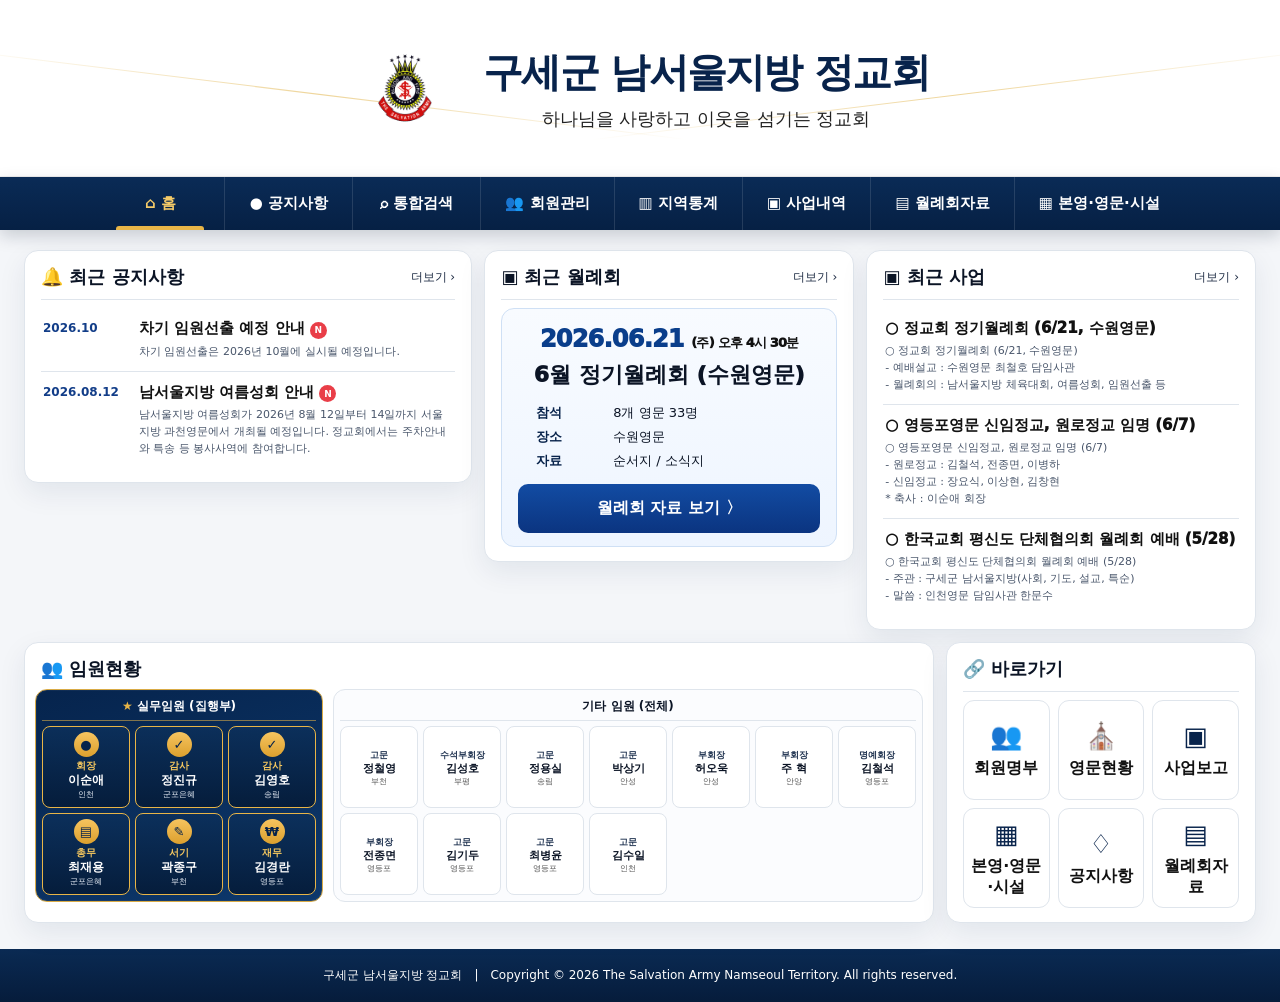
==== index.html @ 32d31b60 "Add files via upload" ====
<!doctype html>
<html lang="ko">
<head>
<meta charset="utf-8">
<meta name="viewport" content="width=device-width,initial-scale=1,viewport-fit=cover">
<meta name="theme-color" content="#08234b">
<title>구세군 남서울지방 정교회</title>
<style>
:root{
 --navy:#08234b;--navy2:#0d376e;--gold:#e8b547;--gold2:#f4ca68;
 --ink:#0b1425;--muted:#586579;--line:#dfe5ec;--bg:#f4f6f9;--card:#fff;
 --blue:#0d3d84;--shadow:0 10px 28px rgba(18,41,74,.08)
}
*{box-sizing:border-box}html{scroll-behavior:smooth}body{margin:0;background:var(--bg);color:var(--ink);font-family:system-ui,-apple-system,"Noto Sans KR","Malgun Gothic",sans-serif}
button,input,select{font:inherit}button{cursor:pointer}
.header{background:#fff;position:relative;overflow:hidden;border-bottom:1px solid #eee}
.header:before,.header:after{content:"";position:absolute;width:58%;height:1px;background:linear-gradient(90deg,transparent,#e7c36f,transparent);top:94px;transform:rotate(7deg);opacity:.7}
.header:before{left:-4%}.header:after{right:-4%;transform:rotate(-7deg)}
.brand{height:176px;display:flex;align-items:center;justify-content:center;gap:24px;position:relative;z-index:1}
.brand img{width:108px;height:108px;object-fit:contain}
.brand h1{font-size:40px;letter-spacing:-1.7px;margin:0;color:var(--navy);font-weight:900}
.brand p{font-size:18px;margin:7px 0 0;text-align:center;color:#222}
.nav{background:linear-gradient(180deg,#0a2b56,#062044);display:flex;justify-content:center;align-items:center;gap:0;box-shadow:0 6px 16px rgba(4,21,46,.18);position:sticky;top:0;z-index:30}
.nav button{border:0;background:transparent;color:#fff;padding:17px 24px;font-weight:850;font-size:15px;min-width:128px;position:relative}
.nav button+button{border-left:1px solid rgba(255,255,255,.12)}
.nav button:hover{background:rgba(255,255,255,.06)}.nav button.active{color:var(--gold2)}.nav button.active:after{content:"";position:absolute;left:20px;right:20px;bottom:0;height:4px;background:var(--gold);border-radius:3px 3px 0 0}
main{max-width:1500px;margin:auto;padding:20px 24px 26px}.page{display:none}.page.active{display:block}
.dashboard-grid{display:grid;grid-template-columns:1.15fr .95fr 1fr;gap:12px;align-items:start}
.card{background:#fff;border:1px solid var(--line);border-radius:14px;padding:14px 16px;box-shadow:var(--shadow)}
.card-head{display:flex;justify-content:space-between;align-items:center;padding-bottom:10px;border-bottom:1px solid var(--line);margin-bottom:8px}
.card-head h2{font-size:18px;margin:0;display:flex;align-items:center;gap:8px}.more{border:0;background:none;color:#1d2b43;font-size:12px;padding:3px 0}
.notice-item,.biz-item{padding:11px 2px;border-bottom:1px solid var(--line)}.notice-item:last-child,.biz-item:last-child{border-bottom:0}
.notice-row{display:grid;grid-template-columns:88px 1fr;gap:8px;align-items:start}.date{color:#123d88;font-weight:900;font-size:12px;padding-top:2px}
.notice-title,.biz-title{font-size:15px;font-weight:950;color:#111}.notice-text,.biz-text{font-size:11px;color:#49566b;line-height:1.55;margin-top:4px}
.newdot{display:inline-flex;align-items:center;justify-content:center;width:17px;height:17px;border-radius:50%;background:#e93e48;color:#fff;font-size:9px;font-weight:900;margin-left:5px}
.meeting-feature{background:linear-gradient(180deg,#f8fbff,#eef5ff);border:1px solid #cfe0f5;border-radius:13px;padding:16px 16px 13px;text-align:left}
.meeting-date{font-size:24px;color:#0a3e8b;font-weight:950;text-align:center;letter-spacing:-.8px}.meeting-title{font-size:22px;text-align:center;font-weight:950;margin:7px 0 14px}
.meeting-info{display:grid;grid-template-columns:70px 1fr;gap:7px;font-size:13px;margin:6px 18px}.meeting-info b{color:var(--navy)}
.primary{display:block;width:100%;border:0;border-radius:10px;padding:14px 18px;background:linear-gradient(180deg,#124ca3,#0b3480);color:white;font-weight:900;font-size:16px;margin-top:14px}
.lower-grid{display:grid;grid-template-columns:2.15fr 1fr;gap:12px;margin-top:12px}
.officers-wrap{padding:0}.officers-head{padding:14px 16px 8px;display:flex;justify-content:space-between;align-items:center}.officers-head h2{font-size:18px;margin:0}
.officers-body{display:grid;grid-template-columns:1.05fr .95fr;gap:8px;padding:0 12px 12px}
.exec-box{background:linear-gradient(160deg,#06244d,#0d386c);border:1px solid #d9ab46;border-radius:12px;padding:7px;box-shadow:inset 0 0 0 1px rgba(255,255,255,.04)}
.exec-title{text-align:center;color:#fff;border-bottom:1px solid rgba(232,181,71,.55);padding:3px 0 7px;font-weight:900;font-size:13px}.exec-title span{color:var(--gold)}
.exec-grid{display:grid;grid-template-columns:repeat(5,1fr);gap:5px;margin-top:7px}
.exec-card{border:1px solid var(--gold);border-radius:10px;padding:10px 5px;text-align:center;min-height:150px;background:linear-gradient(180deg,rgba(12,48,91,.85),rgba(5,28,58,.96))}
.exec-icon{width:40px;height:40px;border-radius:50%;margin:0 auto 8px;background:linear-gradient(180deg,#f6c45f,#dca02e);color:#07234b;display:flex;align-items:center;justify-content:center;font-size:20px;font-weight:900}
.exec-role{color:#f3c65f;font-weight:900;font-size:13px}.exec-name{color:#fff;font-weight:900;font-size:14px;margin-top:5px}.exec-meta{color:#e8eef7;font-size:10px;margin-top:4px;line-height:1.3}
.other-box{border:1px solid var(--line);border-radius:12px;padding:7px;background:#fbfcfe}.other-title{text-align:center;font-weight:900;border-bottom:1px solid var(--line);padding:3px 0 7px}
.other-grid{display:grid;grid-template-columns:repeat(4,1fr);gap:6px;margin-top:7px}.other-card{border:1px solid var(--line);border-radius:10px;background:#fff;padding:10px 4px;text-align:center;min-height:150px}
.other-icon{display:none!important;font-size:25px;color:var(--navy);margin-top:5px}.other-role{font-size:13px;font-weight:900;margin-top:8px}.other-name{font-size:14px;font-weight:900;margin-top:6px}.other-meta{font-size:10px;color:#555;margin-top:4px}
.quick-grid{display:grid;grid-template-columns:repeat(3,1fr);gap:8px}.quick-btn{border:1px solid var(--line);border-radius:11px;background:#fff;min-height:100px;display:flex;flex-direction:column;align-items:center;justify-content:center;gap:7px;font-weight:900;color:#111}
.quick-btn:hover{background:#f7faff;border-color:#c9d8ec}.quick-icon{font-size:26px;color:var(--navy)}.footer{background:linear-gradient(180deg,#0a2a53,#061c3b);color:#fff;padding:18px 20px;text-align:center;font-size:12px}
.subpage{background:#fff;border:1px solid var(--line);border-radius:16px;padding:20px;box-shadow:var(--shadow)}.subpage h2{margin:0 0 15px;font-size:24px;color:var(--navy)}.tools{display:flex;gap:8px;flex-wrap:wrap;margin-bottom:12px}input,select{border:1px solid var(--line);border-radius:9px;padding:9px 10px;outline:0;color:#111;background:#fff}.smallbtn{border:0;background:var(--navy);color:#fff;border-radius:9px;padding:9px 11px;font-weight:800}.light{background:#eef2f7;color:#111}
.table-wrap{overflow:auto;border:1px solid var(--line);border-radius:10px}table{width:100%;border-collapse:collapse;min-width:760px}th,td{padding:10px;border-bottom:1px solid var(--line);text-align:left;font-size:12px;color:#111}th{background:#f4f7fb}
.chart{display:grid;gap:9px}.barrow{display:grid;grid-template-columns:90px 1fr 40px;gap:8px;align-items:center;font-size:12px}.track{height:14px;background:#edf1f6;border-radius:999px;overflow:hidden}.fill{height:100%;background:linear-gradient(90deg,#0b3f85,#2c67b5);border-radius:999px}
.search-result{background:#fff;border:1px solid var(--line);border-radius:10px;padding:11px;margin:8px 0}.search-result strong{font-size:13px}.search-result p{font-size:11px;color:#555;margin:4px 0 0}
.archive-item{display:flex;justify-content:space-between;gap:12px;align-items:center;border:1px solid var(--line);border-radius:12px;padding:14px;margin:10px 0}.archive-item a{text-decoration:none;background:var(--navy);color:#fff;padding:8px 10px;border-radius:8px;font-size:11px;font-weight:800}
@media(max-width:1050px){.brand{height:140px}.brand h1{font-size:30px}.brand img{width:85px;height:85px}.nav{overflow:auto;justify-content:flex-start}.nav button{min-width:110px;padding:15px 16px;font-size:13px}.dashboard-grid,.lower-grid,.officers-body{grid-template-columns:1fr}.exec-grid{grid-template-columns:repeat(3,1fr)}.other-grid{grid-template-columns:repeat(2,1fr)}}
@media(max-width:640px){main{padding:12px 10px 20px}.brand{height:116px;gap:10px}.brand img{width:62px;height:62px}.brand h1{font-size:20px}.brand p{font-size:12px}.dashboard-grid{grid-template-columns:1fr}.exec-grid{grid-template-columns:repeat(2,1fr)}.quick-grid{grid-template-columns:repeat(2,1fr)}}

/* V5.7 compact officer layout */
.officers-body{
  grid-template-columns:1fr;
  gap:10px;
}
.exec-box,.other-box{
  width:100%;
}
.exec-grid{
  grid-template-columns:repeat(5,minmax(105px,1fr));
  gap:6px;
}
.exec-card{
  min-height:112px;
  padding:7px 4px;
}
.exec-icon{
  width:32px;height:32px;font-size:16px;margin-bottom:5px;
}
.exec-role{font-size:11px}
.exec-name{font-size:13px;margin-top:3px}
.exec-meta{font-size:9px;margin-top:2px}
.other-grid{
  grid-template-columns:repeat(6,minmax(105px,1fr));
  gap:6px;
}
.other-card{
  min-height:102px;
  padding:7px 4px;
}
.other-icon{display:none!important;font-size:19px;margin-top:2px}
.other-role{font-size:11px;margin-top:5px}
.other-name{font-size:13px;margin-top:4px}
.other-meta{font-size:9px;margin-top:2px}
.other-section-label{
  grid-column:1/-1;
  display:flex;
  align-items:center;
  gap:7px;
  font-size:12px;
  font-weight:900;
  color:#0b2c59;
  padding:3px 4px 0;
}
.other-section-label:before{
  content:"";
  width:4px;height:14px;border-radius:99px;background:#d9aa45;
}
@media(max-width:1200px){
  .other-grid{grid-template-columns:repeat(4,minmax(105px,1fr))}
}
@media(max-width:820px){
  .exec-grid{grid-template-columns:repeat(3,1fr)}
  .other-grid{grid-template-columns:repeat(3,1fr)}
}
@media(max-width:540px){
  .exec-grid{grid-template-columns:repeat(2,1fr)}
  .other-grid{grid-template-columns:repeat(2,1fr)}
  .exec-card,.other-card{min-height:96px}
}


/* V5.7 GitHub Pages final - compact officers */
.officers-body{
  display:grid !important;
  grid-template-columns: 0.78fr 1.22fr !important;
  gap:10px !important;
  padding:0 10px 10px !important;
}
.exec-box,.other-box{
  width:100%;
  padding:6px !important;
}
.exec-title,.other-title{
  padding:2px 0 5px !important;
  font-size:12px !important;
}
.exec-grid{
  grid-template-columns:repeat(3,minmax(88px,1fr)) !important;
  gap:5px !important;
  margin-top:5px !important;
}
.exec-card{
  min-height:82px !important;
  padding:5px 3px !important;
  border-radius:8px !important;
}
.exec-icon{
  width:25px !important;
  height:25px !important;
  font-size:13px !important;
  margin:0 auto 3px !important;
}
.exec-role{
  font-size:10px !important;
  line-height:1.15 !important;
}
.exec-name{
  font-size:12px !important;
  line-height:1.15 !important;
  margin-top:2px !important;
}
.exec-meta{
  font-size:8px !important;
  margin-top:2px !important;
  line-height:1.15 !important;
}
.other-grid{
  grid-template-columns:repeat(7,minmax(78px,1fr)) !important;
  gap:5px !important;
  margin-top:5px !important;
}
.other-card{
  min-height:82px !important;
  padding:5px 3px !important;
  border-radius:8px !important;
  display:flex;
  flex-direction:column;
  align-items:center;
  justify-content:center;
}
.other-icon{display:none!important;
  font-size:15px !important;
  margin:0 0 2px !important;
}
.other-role{
  font-size:9px !important;
  line-height:1.1 !important;
  margin-top:2px !important;
  color:#233653;
  font-weight:850;
}
.other-name{
  font-size:11px !important;
  line-height:1.15 !important;
  margin-top:2px !important;
}
.other-meta{
  font-size:8px !important;
  line-height:1.15 !important;
  margin-top:2px !important;
}
@media(max-width:1250px){
  .officers-body{grid-template-columns:1fr !important}
  .other-grid{grid-template-columns:repeat(7,minmax(76px,1fr)) !important}
}
@media(max-width:900px){
  .exec-grid{grid-template-columns:repeat(3,1fr) !important}
  .other-grid{grid-template-columns:repeat(4,1fr) !important}
}
@media(max-width:560px){
  .exec-grid{grid-template-columns:repeat(3,1fr) !important}
  .other-grid{grid-template-columns:repeat(3,1fr) !important}
  .exec-card,.other-card{min-height:76px !important}
}


.admin-unlocked{color:#0b6b3a!important;font-weight:900}
.pastor-badge{display:inline-block;padding:3px 7px;border-radius:999px;background:#eef4fb;color:#08234b;font-size:10px;font-weight:850}


.region-divider td{
  background:#eaf0f8!important;
  color:#08234b!important;
  font-weight:950!important;
  font-size:12px!important;
  border-top:2px solid #c9d5e5;
}


/* V5.7 본영·사회복지시설 테이블 디자인 개선 */
#orgs h3{
  font-size:15px;
  letter-spacing:-.2px;
}
#orgRows tr:first-child td{
  background:linear-gradient(90deg,#fff8e8,#fffdf7);
  border-top:2px solid #d4a84d;
  border-bottom:1px solid #ead8ae;
  font-weight:800;
}
#orgRows tr:first-child td:first-child{
  color:#8a6417;
}
#orgRows tr:not(:first-child) td{
  background:#fbfcfe;
}
#orgRows tr:not(:first-child):hover td{
  background:#f5f8fc;
}
#orgs .table-wrap{
  box-shadow:0 8px 22px rgba(20,40,70,.05);
}
#orgs th{
  background:#eef3f8;
  color:#111827;
  font-weight:900;
}


.admin-unlocked{color:#087343!important;font-weight:900!important}


/* V5.7 모바일 가로 본영·영문·시설 최적화 */
.pastor-table-wrap{overflow-x:auto}
.pastor-table{
  width:100%;
  min-width:0!important;
  table-layout:fixed;
}
.pastor-table th,.pastor-table td{
  padding:7px 6px!important;
  font-size:11px!important;
  white-space:normal!important;
  word-break:keep-all;
  line-height:1.25;
}
.pastor-table th:nth-child(1),.pastor-table td:nth-child(1),
.pastor-table th:nth-child(2),.pastor-table td:nth-child(2){
  text-align:center;
}
.pastor-table .region-divider td{
  padding:5px 7px!important;
  font-size:10px!important;
  text-align:left!important;
}
@media(max-width:900px) and (orientation:landscape){
  #orgs .subpage{padding:12px!important}
  #orgs h2{font-size:20px!important;margin-bottom:10px!important}
  #orgs h3{font-size:13px!important;margin-bottom:7px!important}
  .pastor-table th,.pastor-table td{
    padding:5px 4px!important;
    font-size:10px!important;
    line-height:1.15;
  }
  .pastor-table .region-divider td{
    padding:4px 5px!important;
    font-size:9px!important;
  }
}
@media(max-width:640px){
  .pastor-table th,.pastor-table td{
    padding:5px 3px!important;
    font-size:9.5px!important;
  }
}

/* V5.7 앱 내부 PDF 뷰어 */
.pdf-viewer-shell{
  height:calc(100vh - 62px);
  min-height:520px;
  background:#e9edf3;
  border-radius:14px;
  overflow:hidden;
  border:1px solid var(--line);
  box-shadow:var(--shadow);
}
.pdf-toolbar{
  min-height:56px;
  background:linear-gradient(180deg,#0a2b56,#062044);
  color:#fff;
  display:grid;
  grid-template-columns:auto 1fr auto;
  align-items:center;
  gap:10px;
  padding:8px 10px;
  position:sticky;
  top:0;
  z-index:2;
}
.pdf-toolbar-left{display:flex;gap:7px}
.pdf-nav-btn{
  border:1px solid rgba(255,255,255,.25);
  background:rgba(255,255,255,.10);
  color:#fff;
  text-decoration:none;
  padding:8px 10px;
  border-radius:9px;
  font-size:12px;
  font-weight:850;
  white-space:nowrap;
}
.pdf-nav-btn.home{
  background:linear-gradient(180deg,#f2c65e,#dba43a);
  color:#08234b;
  border-color:#f2d68b;
}
.pdf-nav-btn.external{justify-self:end}
.pdf-title{
  text-align:center;
  font-size:14px;
  font-weight:900;
  overflow:hidden;
  text-overflow:ellipsis;
  white-space:nowrap;
}
#pdfFrame{
  display:block;
  width:100%;
  height:calc(100% - 56px);
  border:0;
  background:#fff;
}
@media(max-width:640px){
  .pdf-viewer-shell{
    height:calc(100vh - 20px);
    min-height:0;
    border-radius:10px;
  }
  .pdf-toolbar{
    grid-template-columns:1fr auto;
    min-height:52px;
  }
  .pdf-toolbar-left{grid-column:1/2}
  .pdf-title{
    grid-column:1/-1;
    grid-row:2;
    font-size:11px;
    padding-bottom:2px;
  }
  .pdf-nav-btn{padding:7px 8px;font-size:10px}
  .pdf-nav-btn.external{grid-column:2;grid-row:1}
  #pdfFrame{height:calc(100% - 78px)}
}

</style>
</head>
<body>
<header class="header">
  <div class="brand">
    <img src="logo.png" alt="구세군 면류관">
    <div><h1>구세군 남서울지방 정교회</h1><p>하나님을 사랑하고 이웃을 섬기는 정교회</p></div>
  </div>
</header>

<nav class="nav">
<button class="active" data-page="home">⌂ 홈</button>
<button data-page="notices">● 공지사항</button>
<button data-page="search">⌕ 통합검색</button>
<button data-page="members">👥 회원관리</button>
<button data-page="stats">▥ 지역통계</button>
<button data-page="business">▣ 사업내역</button>
<button data-page="meetings">▤ 월례회자료</button>
<button data-page="orgs">▦ 본영·영문·시설</button>
</nav>

<main>
<section id="home" class="page active">
  <div class="dashboard-grid">
    <div class="card">
      <div class="card-head"><h2>🔔 최근 공지사항</h2><button class="more" onclick="showPage('notices')">더보기 ›</button></div>
      <div id="homeNotices"></div>
    </div>
    <div class="card">
      <div class="card-head"><h2>▣ 최근 월례회</h2><button class="more" onclick="showPage('meetings')">더보기 ›</button></div>
      <div class="meeting-feature">
        <div class="meeting-date">2026.06.21 <span style="font-size:13px;color:#111">(주) 오후 4시 30분</span></div>
        <div class="meeting-title">6월 정기월례회 (수원영문)</div>
        <div class="meeting-info"><b>참석</b><span>8개 영문 33명</span></div>
        <div class="meeting-info"><b>장소</b><span>수원영문</span></div>
        <div class="meeting-info"><b>자료</b><span>순서지 / 소식지</span></div>
        <button class="primary" onclick="showPage('meetings')">월례회 자료 보기 〉</button>
      </div>
    </div>
    <div class="card">
      <div class="card-head"><h2>▣ 최근 사업</h2><button class="more" onclick="showPage('business')">더보기 ›</button></div>
      <div id="homeBusiness"></div>
    </div>
  </div>

  <div class="lower-grid">
    <div class="card officers-wrap">
      <div class="officers-head"><h2>👥 임원현황</h2></div>
      <div class="officers-body">
        <div class="exec-box">
          <div class="exec-title"><span>★</span> 실무임원 (집행부)</div>
          <div class="exec-grid" id="execGrid"></div>
        </div>
        <div class="other-box">
          <div class="other-title">기타 임원 (전체)</div>
          <div class="other-grid" id="otherGrid"></div>
        </div>
      </div>
    </div>
    <div class="card">
      <div class="card-head"><h2>🔗 바로가기</h2></div>
      <div class="quick-grid">
        <button class="quick-btn" onclick="showPage('members')"><div class="quick-icon">👥</div>회원명부</button>
        <button class="quick-btn" onclick="showPage('stats')"><div class="quick-icon">⛪</div>영문현황</button>
        <button class="quick-btn" onclick="showPage('business')"><div class="quick-icon">▣</div>사업보고</button>
        <button class="quick-btn" onclick="showPage('orgs')"><div class="quick-icon">▦</div>본영·영문·시설</button>
        <button class="quick-btn" onclick="showPage('notices')"><div class="quick-icon">♢</div>공지사항</button>
        <button class="quick-btn" onclick="showPage('meetings')"><div class="quick-icon">▤</div>월례회자료</button>
      </div>
    </div>
  </div>
</section>

<section id="notices" class="page"><div class="subpage"><h2>공지사항</h2><div id="noticeList"></div></div></section>

<section id="search" class="page"><div class="subpage"><h2>통합검색</h2><div class="tools"><input id="globalSearch" style="min-width:280px" placeholder="이름, 영문, 직분, 사업내용, 시설명 검색"><button class="smallbtn" id="globalSearchBtn">검색</button></div><div id="searchResults"></div></div></section>

<section id="members" class="page"><div class="subpage"><h2>회원관리</h2><div class="tools"><input id="memberSearch" placeholder="회원 검색"><select id="regionFilter"><option value="">전체 지역</option></select><select id="corpsFilter"><option value="">전체 영문</option></select><button class="smallbtn" id="adminPhoneBtn">관리자 연락처 보기</button>
<button class="smallbtn light" id="changeAdminPwBtn">비밀번호 변경</button>
<button class="smallbtn light" id="lockPhoneBtn" style="display:none">관리자 로그아웃</button>
<span id="adminPhoneStatus" style="font-size:11px;color:#666">일반모드</span><span id="memberCount"></span></div><div class="table-wrap"><table><thead><tr><th>번호</th><th>지역</th><th>영문</th><th>직분</th><th>성명</th><th>연락처</th><th>임원</th></tr></thead><tbody id="memberRows"></tbody></table></div></div></section>

<section id="stats" class="page"><div class="subpage"><h2>지역통계</h2><div style="display:grid;grid-template-columns:1fr 1fr;gap:14px"><div><h3>지역별 회원 현황</h3><div class="chart" id="regionChart"></div></div><div><h3>직분별 회원 현황</h3><div class="chart" id="roleChart"></div></div></div><h3 style="margin-top:20px">영문별 회원 현황</h3><div class="chart" id="corpsChart"></div></div></section>

<section id="business" class="page"><div class="subpage"><h2>사업내역</h2><div id="businessList"></div></div></section>

<section id="meetings" class="page"><div class="subpage">
<h2>월례회자료</h2>
<div class="archive-item">
  <div>
    <strong>2026년 6월 정기월례회</strong>
    <p style="font-size:12px;color:#555">2026.06.21 · 수원영문 · 순서지 / 소식지</p>
  </div>
  <div style="display:flex;gap:7px;flex-wrap:wrap">
    <button class="smallbtn" type="button" onclick="openPdfViewer('2026-06_monthly_order.pdf','2026년 6월 월례회 순서지')">순서지 보기</button>
    <button class="smallbtn light" type="button" onclick="openPdfViewer('2026-06_newsletter.pdf','2026년 6월 월례회 소식지')">소식지 보기</button>
  </div>
</div>
</div></section>

<section id="pdfViewer" class="page">
  <div class="pdf-viewer-shell">
    <div class="pdf-toolbar">
      <div class="pdf-toolbar-left">
        <button class="pdf-nav-btn" type="button" onclick="closePdfViewer()">← 월례회자료</button>
        <button class="pdf-nav-btn home" type="button" onclick="goPdfHome()">⌂ 홈</button>
      </div>
      <div id="pdfViewerTitle" class="pdf-title">PDF 자료</div>
      <a id="pdfOpenExternal" class="pdf-nav-btn external" href="#" target="_blank" rel="noopener">새 창으로 열기</a>
    </div>
    <iframe id="pdfFrame" title="PDF 문서 보기"></iframe>
  </div>
</section>

<section id="orgs" class="page"><div class="subpage">
<h2>본영·영문·시설</h2>
<h3 style="margin:4px 0 10px;color:#08234b">영문별 담임사관 · 목양사관</h3>
<div class="table-wrap pastor-table-wrap"><table class="pastor-table"><colgroup><col style="width:14%"><col style="width:20%"><col style="width:33%"><col style="width:33%"></colgroup><thead><tr><th>지역</th><th>영문</th><th>담임사관</th><th>목양사관</th></tr></thead><tbody id="corpsPastorRows"></tbody></table></div>
<h3 style="margin:22px 0 10px;color:#08234b">지방본영 · 사회복지시설</h3>

<div class="table-wrap"><table><thead><tr><th>구분</th><th>기관/시설</th><th>대표1</th><th>대표2</th><th>연락처</th></tr></thead><tbody id="orgRows"></tbody></table></div>
</div></section>
</main>

<footer class="footer">구세군 남서울지방 정교회　|　Copyright © 2026 The Salvation Army Namseoul Territory. All rights reserved.</footer>

<script>
window.APP_DATA={"meta": {"version": "V5.7", "asOf": "2026년 7월"}, "members": [{"번호": "1", "지역": "중부", "영문": "강남", "직분": "서기", "성명": "신동수", "연락처": "010-****-3077", "남서울지방정교회 임원": "", "담임사관": "참령 안근정", "목양사관": "참령 김은애"}, {"번호": "2", "지역": "중부", "영문": "강남", "직분": "자산", "성명": "정구종", "연락처": "010-****-1653", "남서울지방정교회 임원": "", "담임사관": "참령 안근정", "목양사관": "참령 김은애"}, {"번호": "3", "지역": "강남", "영문": "관악", "직분": "선교", "성명": "김장호", "연락처": "010-****-0848", "남서울지방정교회 임원": "", "담임사관": "참령 이용운", "목양사관": "참령 김은주"}, {"번호": "4", "지역": "강남", "영문": "군포은혜", "직분": "선교", "성명": "김종찬", "연락처": "010-****-6225", "남서울지방정교회 임원": "", "담임사관": "정위 윤현충", "목양사관": "정위 김선화"}, {"번호": "5", "지역": "강남", "영문": "군포은혜", "직분": "서기", "성명": "최재용", "연락처": "010-****-0521", "남서울지방정교회 임원": "총무", "담임사관": "정위 윤현충", "목양사관": "정위 김선화"}, {"번호": "6", "지역": "강남", "영문": "군포은혜", "직분": "원로", "성명": "김윤수", "연락처": "010-****-3656", "남서울지방정교회 임원": "", "담임사관": "정위 윤현충", "목양사관": "정위 김선화"}, {"번호": "7", "지역": "강남", "영문": "군포은혜", "직분": "원로", "성명": "방기호", "연락처": "010-****-3112", "남서울지방정교회 임원": "", "담임사관": "정위 윤현충", "목양사관": "정위 김선화"}, {"번호": "8", "지역": "강남", "영문": "군포은혜", "직분": "원로", "성명": "정진규", "연락처": "010-****-1865", "남서울지방정교회 임원": "감사", "담임사관": "정위 윤현충", "목양사관": "정위 김선화"}, {"번호": "9", "지역": "중부", "영문": "남서울", "직분": "선교", "성명": "김수균", "연락처": "010-****-8866", "남서울지방정교회 임원": "", "담임사관": "참령 이재성", "목양사관": "참령 이은경"}, {"번호": "10", "지역": "중부", "영문": "남서울", "직분": "서기", "성명": "홍왕표", "연락처": "010-****-9855", "남서울지방정교회 임원": "", "담임사관": "참령 이재성", "목양사관": "참령 이은경"}, {"번호": "11", "지역": "중부", "영문": "남서울", "직분": "재무", "성명": "권영남", "연락처": "010-****-1504", "남서울지방정교회 임원": "", "담임사관": "참령 이재성", "목양사관": "참령 이은경"}, {"번호": "12", "지역": "중부", "영문": "남서울", "직분": "원로", "성명": "서판용", "연락처": "010-****-6455", "남서울지방정교회 임원": "", "담임사관": "참령 이재성", "목양사관": "참령 이은경"}, {"번호": "13", "지역": "인천", "영문": "만수", "직분": "선교", "성명": "서민석", "연락처": "010-****-0733", "남서울지방정교회 임원": "", "담임사관": "참령 박종서", "목양사관": "참령 김영순"}, {"번호": "14", "지역": "강남", "영문": "부천", "직분": "선교", "성명": "정철영", "연락처": "010-****-8331", "남서울지방정교회 임원": "고문", "담임사관": "참령 조한근", "목양사관": "참령 김선화"}, {"번호": "15", "지역": "강남", "영문": "부천", "직분": "서기", "성명": "곽종구", "연락처": "010-****-7921", "남서울지방정교회 임원": "서기", "담임사관": "참령 조한근", "목양사관": "참령 김선화"}, {"번호": "16", "지역": "강남", "영문": "부천", "직분": "재무", "성명": "송웅섭", "연락처": "010-****-9830", "남서울지방정교회 임원": "", "담임사관": "참령 조한근", "목양사관": "참령 김선화"}, {"번호": "17", "지역": "강남", "영문": "부천", "직분": "청년", "성명": "고성규", "연락처": "010-****-6150", "남서울지방정교회 임원": "", "담임사관": "참령 조한근", "목양사관": "참령 김선화"}, {"번호": "18", "지역": "강남", "영문": "부천", "직분": "원로", "성명": "이만희", "연락처": "010-****-6684", "남서울지방정교회 임원": "", "담임사관": "참령 조한근", "목양사관": "참령 김선화"}, {"번호": "19", "지역": "강남", "영문": "부천", "직분": "원로", "성명": "문공주", "연락처": "010-****-3117", "남서울지방정교회 임원": "", "담임사관": "참령 조한근", "목양사관": "참령 김선화"}, {"번호": "20", "지역": "인천", "영문": "부평", "직분": "서기", "성명": "천정수", "연락처": "010-****-5704", "남서울지방정교회 임원": "", "담임사관": "참령 염용돈", "목양사관": "참령 고현옥"}, {"번호": "21", "지역": "인천", "영문": "부평", "직분": "교육", "성명": "김성호", "연락처": "010-****-5032", "남서울지방정교회 임원": "수석부회장", "담임사관": "참령 염용돈", "목양사관": "참령 고현옥"}, {"번호": "22", "지역": "인천", "영문": "부평", "직분": "자산", "성명": "김재국", "연락처": "010-****-5722", "남서울지방정교회 임원": "", "담임사관": "참령 염용돈", "목양사관": "참령 고현옥"}, {"번호": "23", "지역": "인천", "영문": "부평", "직분": "청년", "성명": "최용호", "연락처": "010-****-6526", "남서울지방정교회 임원": "", "담임사관": "참령 염용돈", "목양사관": "참령 고현옥"}, {"번호": "24", "지역": "인천", "영문": "부평", "직분": "협동", "성명": "이순애", "연락처": "010-****-3232", "남서울지방정교회 임원": "", "담임사관": "참령 염용돈", "목양사관": "참령 고현옥"}, {"번호": "25", "지역": "인천", "영문": "부평", "직분": "원로", "성명": "한영식", "연락처": "010-****-3230", "남서울지방정교회 임원": "", "담임사관": "참령 염용돈", "목양사관": "참령 고현옥"}, {"번호": "26", "지역": "인천", "영문": "부평", "직분": "원로", "성명": "최광선", "연락처": "010-****-6526", "남서울지방정교회 임원": "", "담임사관": "참령 염용돈", "목양사관": "참령 고현옥"}, {"번호": "27", "지역": "인천", "영문": "부평", "직분": "원로", "성명": "이명자", "연락처": "010-****-7070", "남서울지방정교회 임원": "", "담임사관": "참령 염용돈", "목양사관": "참령 고현옥"}, {"번호": "28", "지역": "인천", "영문": "부평", "직분": "원로", "성명": "최승천", "연락처": "010-****-7251", "남서울지방정교회 임원": "", "담임사관": "참령 염용돈", "목양사관": "참령 고현옥"}, {"번호": "29", "지역": "인천", "영문": "송림", "직분": "선교", "성명": "정용실", "연락처": "010-****-3728", "남서울지방정교회 임원": "고문", "담임사관": "참령 임효민", "목양사관": "참령 김민정"}, {"번호": "30", "지역": "인천", "영문": "송림", "직분": "서기", "성명": "김영호", "연락처": "010-****-6208", "남서울지방정교회 임원": "감사", "담임사관": "참령 임효민", "목양사관": "참령 김민정"}, {"번호": "31", "지역": "인천", "영문": "송림", "직분": "재무", "성명": "이정관", "연락처": "010-****-0697", "남서울지방정교회 임원": "", "담임사관": "참령 임효민", "목양사관": "참령 김민정"}, {"번호": "32", "지역": "인천", "영문": "송림", "직분": "원로", "성명": "정영자", "연락처": "010-****-9880", "남서울지방정교회 임원": "", "담임사관": "참령 임효민", "목양사관": "참령 김민정"}, {"번호": "33", "지역": "인천", "영문": "송림", "직분": "원로", "성명": "김재규", "연락처": "010-****-6649", "남서울지방정교회 임원": "", "담임사관": "참령 임효민", "목양사관": "참령 김민정"}, {"번호": "34", "지역": "경기", "영문": "송탄", "직분": "선교", "성명": "서종근", "연락처": "010-****-5779", "남서울지방정교회 임원": "", "담임사관": "참령 유계준", "목양사관": "참령 김한정"}, {"번호": "35", "지역": "경기", "영문": "송탄", "직분": "서기", "성명": "최종기", "연락처": "010-****-1681", "남서울지방정교회 임원": "", "담임사관": "참령 유계준", "목양사관": "참령 김한정"}, {"번호": "36", "지역": "경기", "영문": "송탄", "직분": "원로", "성명": "박용세", "연락처": "010-****-7147", "남서울지방정교회 임원": "", "담임사관": "참령 유계준", "목양사관": "참령 김한정"}, {"번호": "37", "지역": "중부", "영문": "수원", "직분": "선교", "성명": "유현구", "연락처": "010-****-4470", "남서울지방정교회 임원": "", "담임사관": "정위 최철호", "목양사관": "정위 김유미"}, {"번호": "38", "지역": "중부", "영문": "수원", "직분": "서기", "성명": "최상욱", "연락처": "010-****-8423", "남서울지방정교회 임원": "", "담임사관": "정위 최철호", "목양사관": "정위 김유미"}, {"번호": "39", "지역": "중부", "영문": "수원", "직분": "자산", "성명": "김종호", "연락처": "010-****-2363", "남서울지방정교회 임원": "", "담임사관": "정위 최철호", "목양사관": "정위 김유미"}, {"번호": "40", "지역": "중부", "영문": "수원", "직분": "청년", "성명": "신훈영", "연락처": "010-****-0051", "남서울지방정교회 임원": "", "담임사관": "정위 최철호", "목양사관": "정위 김유미"}, {"번호": "41", "지역": "중부", "영문": "수원", "직분": "원로", "성명": "최경락", "연락처": "010-****-5053", "남서울지방정교회 임원": "", "담임사관": "정위 최철호", "목양사관": "정위 김유미"}, {"번호": "42", "지역": "중부", "영문": "수원", "직분": "원로", "성명": "최태석", "연락처": "010-****-7867", "남서울지방정교회 임원": "", "담임사관": "정위 최철호", "목양사관": "정위 김유미"}, {"번호": "43", "지역": "경기", "영문": "안성", "직분": "선교", "성명": "박상기", "연락처": "010-****-3859", "남서울지방정교회 임원": "고문", "담임사관": "참령 이덕균", "목양사관": "참령 장영주"}, {"번호": "44", "지역": "경기", "영문": "안성", "직분": "서기", "성명": "서정식", "연락처": "010-****-4704", "남서울지방정교회 임원": "", "담임사관": "참령 이덕균", "목양사관": "참령 장영주"}, {"번호": "45", "지역": "경기", "영문": "안성", "직분": "재무", "성명": "허오욱", "연락처": "010-****-3961", "남서울지방정교회 임원": "부회장", "담임사관": "참령 이덕균", "목양사관": "참령 장영주"}, {"번호": "46", "지역": "경기", "영문": "안성", "직분": "자산", "성명": "배인환", "연락처": "010-****-8572", "남서울지방정교회 임원": "", "담임사관": "참령 이덕균", "목양사관": "참령 장영주"}, {"번호": "47", "지역": "경기", "영문": "안성", "직분": "청년", "성명": "김은주", "연락처": "010-****-9586", "남서울지방정교회 임원": "", "담임사관": "참령 이덕균", "목양사관": "참령 장영주"}, {"번호": "48", "지역": "경기", "영문": "안성", "직분": "원로", "성명": "윤용민", "연락처": "010-****-3179", "남서울지방정교회 임원": "", "담임사관": "참령 이덕균", "목양사관": "참령 장영주"}, {"번호": "49", "지역": "경기", "영문": "안성", "직분": "원로", "성명": "윤종홍", "연락처": "010-****-3396", "남서울지방정교회 임원": "", "담임사관": "참령 이덕균", "목양사관": "참령 장영주"}, {"번호": "50", "지역": "중부", "영문": "안양", "직분": "서기", "성명": "주  혁", "연락처": "010-****-2451", "남서울지방정교회 임원": "부회장", "담임사관": "참령 김성순", "목양사관": "참령 김양희"}, {"번호": "51", "지역": "중부", "영문": "안양", "직분": "재무", "성명": "김상규", "연락처": "010-****-1990", "남서울지방정교회 임원": "", "담임사관": "참령 김성순", "목양사관": "참령 김양희"}, {"번호": "52", "지역": "중부", "영문": "안양", "직분": "원로", "성명": "고용운", "연락처": "010-****-9779", "남서울지방정교회 임원": "", "담임사관": "참령 김성순", "목양사관": "참령 김양희"}, {"번호": "53", "지역": "강남", "영문": "연합", "직분": "재무", "성명": "강근식", "연락처": "010-****-1913", "남서울지방정교회 임원": "", "담임사관": "정위 이상근", "목양사관": "정위 이한나"}, {"번호": "54", "지역": "강남", "영문": "영등포", "직분": "선교", "성명": "장요식", "연락처": "", "남서울지방정교회 임원": "", "담임사관": "참령 김병선", "목양사관": "참령 박윤희"}, {"번호": "55", "지역": "강남", "영문": "영등포", "직분": "서기", "성명": "이상현", "연락처": "", "남서울지방정교회 임원": "", "담임사관": "참령 김병선", "목양사관": "참령 박윤희"}, {"번호": "56", "지역": "강남", "영문": "영등포", "직분": "교육", "성명": "김찬현", "연락처": "", "남서울지방정교회 임원": "", "담임사관": "참령 김병선", "목양사관": "참령 박윤희"}, {"번호": "57", "지역": "강남", "영문": "영등포", "직분": "재무", "성명": "김경란", "연락처": "010-****-3080", "남서울지방정교회 임원": "재무", "담임사관": "참령 김병선", "목양사관": "참령 박윤희"}, {"번호": "58", "지역": "강남", "영문": "영등포", "직분": "청년", "성명": "강수형", "연락처": "010-****-6251", "남서울지방정교회 임원": "", "담임사관": "참령 김병선", "목양사관": "참령 박윤희"}, {"번호": "59", "지역": "강남", "영문": "영등포", "직분": "사회복지", "성명": "노숙희", "연락처": "010-****-2062", "남서울지방정교회 임원": "", "담임사관": "참령 김병선", "목양사관": "참령 박윤희"}, {"번호": "60", "지역": "강남", "영문": "영등포", "직분": "원로", "성명": "김철석", "연락처": "010-****-8156", "남서울지방정교회 임원": "명예회장", "담임사관": "참령 김병선", "목양사관": "참령 박윤희"}, {"번호": "61", "지역": "강남", "영문": "영등포", "직분": "원로", "성명": "이병하", "연락처": "010-****-2571", "남서울지방정교회 임원": "", "담임사관": "참령 김병선", "목양사관": "참령 박윤희"}, {"번호": "62", "지역": "강남", "영문": "영등포", "직분": "원로", "성명": "전종면", "연락처": "010-****-8254", "남서울지방정교회 임원": "부회장", "담임사관": "참령 김병선", "목양사관": "참령 박윤희"}, {"번호": "63", "지역": "강남", "영문": "영등포", "직분": "원로", "성명": "강  옥", "연락처": "010-****-6635", "남서울지방정교회 임원": "", "담임사관": "참령 김병선", "목양사관": "참령 박윤희"}, {"번호": "64", "지역": "강남", "영문": "영등포", "직분": "원로", "성명": "임세영", "연락처": "010-****-9171", "남서울지방정교회 임원": "", "담임사관": "참령 김병선", "목양사관": "참령 박윤희"}, {"번호": "65", "지역": "강남", "영문": "영등포", "직분": "원로", "성명": "이상국", "연락처": "010-****-0091", "남서울지방정교회 임원": "", "담임사관": "참령 김병선", "목양사관": "참령 박윤희"}, {"번호": "66", "지역": "강남", "영문": "영등포", "직분": "원로", "성명": "권승남", "연락처": "010-****-4764", "남서울지방정교회 임원": "", "담임사관": "참령 김병선", "목양사관": "참령 박윤희"}, {"번호": "67", "지역": "강남", "영문": "영등포", "직분": "원로", "성명": "김기두", "연락처": "010-****-2928", "남서울지방정교회 임원": "고문", "담임사관": "참령 김병선", "목양사관": "참령 박윤희"}, {"번호": "68", "지역": "강남", "영문": "영등포", "직분": "원로", "성명": "최병윤", "연락처": "010-****-5991", "남서울지방정교회 임원": "고문", "담임사관": "참령 김병선", "목양사관": "참령 박윤희"}, {"번호": "69", "지역": "강남", "영문": "영등포", "직분": "원로", "성명": "윤경용", "연락처": "010-****-2147", "남서울지방정교회 임원": "", "담임사관": "참령 김병선", "목양사관": "참령 박윤희"}, {"번호": "70", "지역": "강남", "영문": "영등포", "직분": "원로", "성명": "윤병기", "연락처": "010-****-7963", "남서울지방정교회 임원": "", "담임사관": "참령 김병선", "목양사관": "참령 박윤희"}, {"번호": "71", "지역": "경기", "영문": "이천", "직분": "서기", "성명": "신종만", "연락처": "010-****-2975", "남서울지방정교회 임원": "", "담임사관": "참령 정택영", "목양사관": "참령 박혜수"}, {"번호": "72", "지역": "경기", "영문": "이천", "직분": "재무", "성명": "김은수", "연락처": "010-****-5870", "남서울지방정교회 임원": "", "담임사관": "참령 정택영", "목양사관": "참령 박혜수"}, {"번호": "73", "지역": "경기", "영문": "이천", "직분": "원로", "성명": "박기우", "연락처": "010-****-7262", "남서울지방정교회 임원": "", "담임사관": "참령 정택영", "목양사관": "참령 박혜수"}, {"번호": "74", "지역": "인천", "영문": "인천", "직분": "선교", "성명": "이순애", "연락처": "010-****-8357", "남서울지방정교회 임원": "회장", "담임사관": "정위 한문수", "목양사관": "정위 구민정"}, {"번호": "75", "지역": "인천", "영문": "인천", "직분": "서기", "성명": "전두수", "연락처": "010-****-6276", "남서울지방정교회 임원": "", "담임사관": "정위 한문수", "목양사관": "정위 구민정"}, {"번호": "76", "지역": "인천", "영문": "인천", "직분": "복지", "성명": "김인곤", "연락처": "010-****-2877", "남서울지방정교회 임원": "", "담임사관": "정위 한문수", "목양사관": "정위 구민정"}, {"번호": "77", "지역": "인천", "영문": "인천", "직분": "교육", "성명": "최병우", "연락처": "010-****-5211", "남서울지방정교회 임원": "", "담임사관": "정위 한문수", "목양사관": "정위 구민정"}, {"번호": "78", "지역": "인천", "영문": "인천", "직분": "자산", "성명": "안병은", "연락처": "010-****-3815", "남서울지방정교회 임원": "", "담임사관": "정위 한문수", "목양사관": "정위 구민정"}, {"번호": "79", "지역": "인천", "영문": "인천", "직분": "원로", "성명": "손철헌", "연락처": "010-****-6475", "남서울지방정교회 임원": "", "담임사관": "정위 한문수", "목양사관": "정위 구민정"}, {"번호": "80", "지역": "인천", "영문": "인천", "직분": "원로", "성명": "홍순모", "연락처": "010-****-2320", "남서울지방정교회 임원": "", "담임사관": "정위 한문수", "목양사관": "정위 구민정"}, {"번호": "81", "지역": "인천", "영문": "인천", "직분": "원로", "성명": "배형선", "연락처": "010-****-0515", "남서울지방정교회 임원": "", "담임사관": "정위 한문수", "목양사관": "정위 구민정"}, {"번호": "82", "지역": "인천", "영문": "인천", "직분": "원로", "성명": "이경숙", "연락처": "010-****-4342", "남서울지방정교회 임원": "", "담임사관": "정위 한문수", "목양사관": "정위 구민정"}, {"번호": "83", "지역": "인천", "영문": "인천", "직분": "원로", "성명": "김수일", "연락처": "010-****-2031", "남서울지방정교회 임원": "고문", "담임사관": "정위 한문수", "목양사관": "정위 구민정"}, {"번호": "84", "지역": "인천", "영문": "인천", "직분": "원로", "성명": "권병돈", "연락처": "010-****-5448", "남서울지방정교회 임원": "", "담임사관": "정위 한문수", "목양사관": "정위 구민정"}, {"번호": "85", "지역": "인천", "영문": "인천", "직분": "원로", "성명": "이명섭", "연락처": "010-****-3362", "남서울지방정교회 임원": "", "담임사관": "정위 한문수", "목양사관": "정위 구민정"}, {"번호": "86", "지역": "인천", "영문": "인평", "직분": "선교", "성명": "손현식", "연락처": "010-****-7061", "남서울지방정교회 임원": "", "담임사관": "정위 정일해", "목양사관": "정위 윤효정"}, {"번호": "87", "지역": "경기", "영문": "오산", "직분": "선교", "성명": "강인구", "연락처": "010-****-1156", "남서울지방정교회 임원": "", "담임사관": "정위 정상혁", "목양사관": "정위 전혜원"}, {"번호": "88", "지역": "경기", "영문": "평택", "직분": "선교", "성명": "이기창", "연락처": "010-****-8159", "남서울지방정교회 임원": "", "담임사관": "참령 김필용", "목양사관": "참령 윤희정"}, {"번호": "89", "지역": "경기", "영문": "평택", "직분": "서기", "성명": "강이임", "연락처": "010-****-6296", "남서울지방정교회 임원": "", "담임사관": "참령 김필용", "목양사관": "참령 윤희정"}], "organizations": [{"번호": "90", "지역": "중부", "영문": "안산", "직분": "", "성명": "", "연락처": "", "남서울지방정교회 임원": "", "담임사관": "참령 김진태", "목양사관": "참령 정강숙"}, {"번호": "91", "지역": "중부", "영문": "밀알", "직분": "", "성명": "", "연락처": "", "남서울지방정교회 임원": "", "담임사관": "참령 김기태", "목양사관": "-"}, {"번호": "92", "지역": "인천", "영문": "평강", "직분": "", "성명": "", "연락처": "", "남서울지방정교회 임원": "", "담임사관": "참령 정홍례", "목양사관": "-"}, {"번호": "93", "지역": "인천", "영문": "미추홀", "직분": "", "성명": "", "연락처": "", "남서울지방정교회 임원": "", "담임사관": "부위 구현모", "목양사관": "부위 김수경"}, {"번호": "94", "지역": "경기", "영문": "남안성", "직분": "", "성명": "", "연락처": "", "남서울지방정교회 임원": "", "담임사관": "정위 현은숙", "목양사관": "-"}, {"번호": "95", "지역": "경기", "영문": "북안성", "직분": "", "성명": "", "연락처": "", "남서울지방정교회 임원": "", "담임사관": "참령 이종우", "목양사관": "참령 김회경"}, {"번호": "96", "지역": "사회복지시설", "영문": "합정노인복지세터", "직분": "", "성명": "", "연락처": "", "남서울지방정교회 임원": "", "담임사관": "센터장 참령 김필용", "목양사관": "-"}, {"번호": "97", "지역": "사회복지시설", "영문": "샛별어린이집", "직분": "", "성명": "", "연락처": "", "남서울지방정교회 임원": "", "담임사관": "대표 정위 전혜원", "목양사관": "-"}, {"번호": "98", "지역": "사회복지시설", "영문": "와동지역어린이센터", "직분": "", "성명": "", "연락처": "", "남서울지방정교회 임원": "", "담임사관": "센터장 참령 정강숙", "목양사관": "-"}, {"번호": "99", "지역": "사회복지시설", "영문": "평택재가복지센터", "직분": "", "성명": "", "연락처": "", "남서울지방정교회 임원": "", "담임사관": "센터장 참령 변진옥", "목양사관": "-"}, {"번호": "100", "지역": "지방본영", "영문": "지방본영", "직분": "", "성명": "", "연락처": "031-236-7811", "남서울지방정교회 임원": "", "담임사관": "지방장관 부정령 조진호", "목양사관": "지방여성사역서기관 부정령 김주연"}], "business": [{"month": "'25.10월", "detail": "○ 영등포영문 이병하 정교 장모 소천 (10/11)", "note": "근조화 전달"}, {"month": "'25.10월", "detail": "○ 인천영문 신임정교 및 원로정교 임명 (10/26)\n     - 원로정교 : 전두수\n     - 신임정교 : 최광복", "note": "축하화분 전달"}, {"month": "11월", "detail": "○ 정교회 정기월례회 (11/9, 영등포영문), 8개 영문/27명 참석\n     - 예배설교 : 영등포영문 김병선 담임사관\n     - 월례회의 : '26년 사관,정교 신년하례회 시행건 토의", "note": "참석인원 : 8개 영문 22명\n식사 : 영등포영문 가정단"}, {"month": "12월", "detail": "○ 남서울지방 자선냄비 봉사자 헌신예배 참석 (12/7)\n     - 장소 : 영등포영문", "note": "각 영문별 자선냄비 봉사"}, {"month": "'26.1월", "detail": "○ 신년축복성회 참석 (1/1~3)\n     - 장소 : 백화산수련원", "note": ""}, {"month": "'26.1월", "detail": "○ 남서울지방 신앙전진대회 (1/18, 영등포영문)\n ○ 임원 임시회의 (1/18, 영등포 영문 14:30~15:10)\n     - 참석자 : 이순애 회장 등 7명\n     - 안건 : '26년 사관.정교 신년하례회 시행안건 토의", "note": "태국 서비스코어 100만원 후원"}, {"month": "2월", "detail": "○ 남서울지방 지방장관, 지방여성사역서기관 환영예배\n       - 일시/장소 : 2월 1일, 영등포영문", "note": ""}, {"month": "2월", "detail": "○ '26년 사관.정교 신년하례회 (2/7, 인천영문)\n      - 예배설교 : 조진호 신임 지방장관\n      - 장학금(중,고등학생), 후원금 전달, 행운권 추첨 등", "note": "참석인원 : 70명\n정교/사관,지방장관"}, {"month": "4월", "detail": "○ 한국구세군 정교연합회 제38차 정기총회 참석 (4/25) \n     - 장소 : 충청지방 청주영문\n     - 연합회장 제38기 추대 : 부평명문 김재국 정교", "note": "참석인원 : 10개영문 25명"}, {"month": "4월", "detail": "○ 은퇴사관 봄 나들이 후원 (4/27)\n      - 춘천 제이든 가든 수목원", "note": "지방장관님 인솔 37명\n(100만원 후원)"}, {"month": "5월", "detail": "○ 한국교회 평신도 단체협의회 월례회 예배 (5/28)\n      - 주관 : 구세군 남서울지방(사회, 기도, 설교, 특순)\n      - 말씀 : 인천영문 담임사관 한문수", "note": "이순애 정교 등 9명 참석\n(선물비 70만원/사례비 20만원 후원)"}, {"month": "6월", "detail": "○ 영등포영문 신임정교, 원로정교 임명 (6/7)\n      - 원로정교 : 김철석, 전종면, 이병하\n      - 신임정교 : 장요식, 이상현, 김창현\n      * 축사 : 이순애 회장", "note": "축하화분 전달"}, {"month": "6월", "detail": "○ 정교회 정기월례회 (6/21, 수원영문)\n     - 예배설교 : 수원영문 최철호 담임사관\n     - 월례회의 : 남서울지방 체육대회, 여름성회, 임원선출 등", "note": "참석인원 : 8개영문 33명"}], "corpsPastors": [{"지역": "중부", "영문": "강남", "담임사관": "참령 안근정", "목양사관": "참령 김은애"}, {"지역": "중부", "영문": "남서울", "담임사관": "참령 이재성", "목양사관": "참령 이은경"}, {"지역": "중부", "영문": "밀알", "담임사관": "참령 김기태", "목양사관": "-"}, {"지역": "중부", "영문": "수원", "담임사관": "정위 최철호", "목양사관": "정위 김유미"}, {"지역": "중부", "영문": "안산", "담임사관": "참령 김진태", "목양사관": "참령 정강숙"}, {"지역": "중부", "영문": "안양", "담임사관": "참령 김성순", "목양사관": "참령 김양희"}, {"지역": "강남", "영문": "관악", "담임사관": "참령 이용운", "목양사관": "참령 김은주"}, {"지역": "강남", "영문": "군포은혜", "담임사관": "정위 윤현충", "목양사관": "정위 김선화"}, {"지역": "강남", "영문": "부천", "담임사관": "참령 조한근", "목양사관": "참령 김선화"}, {"지역": "강남", "영문": "연합", "담임사관": "정위 이상근", "목양사관": "정위 이한나"}, {"지역": "강남", "영문": "영등포", "담임사관": "참령 김병선", "목양사관": "참령 박윤희"}, {"지역": "경기", "영문": "남안성", "담임사관": "정위 현은숙", "목양사관": "-"}, {"지역": "경기", "영문": "북안성", "담임사관": "참령 이종우", "목양사관": "참령 김회경"}, {"지역": "경기", "영문": "송탄", "담임사관": "참령 유계준", "목양사관": "참령 김한정"}, {"지역": "경기", "영문": "안성", "담임사관": "참령 이덕균", "목양사관": "참령 장영주"}, {"지역": "경기", "영문": "오산", "담임사관": "정위 정상혁", "목양사관": "정위 전혜원"}, {"지역": "경기", "영문": "이천", "담임사관": "참령 정택영", "목양사관": "참령 박혜수"}, {"지역": "경기", "영문": "평택", "담임사관": "참령 김필용", "목양사관": "참령 윤희정"}, {"지역": "인천", "영문": "만수", "담임사관": "참령 박종서", "목양사관": "참령 김영순"}, {"지역": "인천", "영문": "미추홀", "담임사관": "부위 구현모", "목양사관": "부위 김수경"}, {"지역": "인천", "영문": "부평", "담임사관": "참령 염용돈", "목양사관": "참령 고현옥"}, {"지역": "인천", "영문": "송림", "담임사관": "참령 임효민", "목양사관": "참령 김민정"}, {"지역": "인천", "영문": "인천", "담임사관": "정위 한문수", "목양사관": "정위 구민정"}, {"지역": "인천", "영문": "인평", "담임사관": "정위 정일해", "목양사관": "정위 윤효정"}, {"지역": "인천", "영문": "평강", "담임사관": "참령 정홍례", "목양사관": "-"}]};
window.NOTICES=[{"date": "2026-08-12", "title": "남서울지방 여름성회 안내", "body": "남서울지방 여름성회가 2026년 8월 12일부터 14일까지 서울지방 과천영문에서 개최될 예정입니다. 정교회에서는 주차안내와 특송 등 봉사사역에 참여합니다.", "attachment": ""}, {"date": "2026-10", "title": "차기 임원선출 예정 안내", "body": "차기 임원선출은 2026년 10월에 실시될 예정입니다.", "attachment": ""}];
window.PHONE_CRYPTO={"salt": "ijgmB9rjrlAUuLFgxF2nWA==", "iv": "ajxGxCQwIRCQWf0B", "data": "Ay2hZ34hjummywlXlUwQl5/ZSGvaLr3suqASr5J1B7KPbw5yfhMU/SH7DVfXb4LKVXL7gMOV5NM+JvWnCpJDpuJq8WskWXCbnqGAdT2nYUc0JuAvjnTpSyXTPxmnpaa3hS28eiovtEV5aCHBu3+rYtDV/5+SDaZHN49wcbUIHskev8bFZ34fjaEbB+dpHjydIn4y5SpbwVNm0aBZDvXPDOo/OR3t4xlV7W4oFdc2Rp/WTPgj3pUkoyPRol/RFi+ptAEwlumUcmXzHlpmJlhz0EFZp8H9O4xfRtCmwC8WnXuqjqPn0dKoXAR2+T/bkk8yM3W0iPT8G9KkXyC2+7M/J4KyxUqbYXx03yz8zhyHouCfn0PTlT8nJbQrHcVM+RnNFv3NSIPHduQ/[base64]/m/WyDTsdmvXs21qJriNo2evdlsXC54gxIPyVaQQXtOurLQO0uDcPn7hbdT8Wl1H1xBn31T6v2A5KQ7urj6DRHfU8ZWMbriWmRqZTKAqSkiyco1FBVTblWR5HJ1doCmUdVGVoAPML/ZsTm7n3qKMWJFTURMUdsUBepAjJ7xErvwHlWyhaSCIOleZuN/f4YcEre1Acu9DZ1OaLWcbHe+BiJCN4m3xLkcFgplGu8Wuy6yTjmz7RAQZRHOY0QG1MNrsLnrRos+nl2JiGZnb3P8WzBbfX1730HN02Gb5Du0QAQNUFsUIS3gwLnU0wRjFF0gTlgTe6yH5JTYUV476/xAi3gTKEQqTY+JRg/XhG2YtuXCenBhbFld6PAJQ1kX9Uv6Ck7TY73q/gp2UE0//IVxz5okxruI4ipu7DDZz5f8WguQey4fgxUKgzlwR/Lrca1by6fGdKBj4xpFu0U+kATUbF+W8YT2WeEXW5qPlJVGNe70KOfG4qqsHhM2jSOrwXCuAFMuGu664PHgdbR+mRhHyltRfQYLESKuJ1fdxS737syFEbW48a4jg08wU8afA/0rtftD2FMrJDqXkrSBTXbrdorn2TeQSzbGTCjFcbt1oZDXLNb3yvGg6VelcJW6mGOjrl2PhO2TZzb23X578EMDV2Vw6eieDCF7se9EXacequ3UDQCKHxdxOkPtRfu2He2CvhD5gRMBQkRPTHPozDbrUVcgYj+NmuvOlXpBB0XB91Ai7s/erRLvQNj/rO06XOpC0nNmo6w8UV3YTT5Jj03AUkiMWhc1ZwKdU2PXuNMtJhPWW8+2Si4ilaeaZ3s0Tt4ygA5zCC5wbPO6E6G0+wJxyf+FCO3Z/[base64]/3bbAAKkVU3FMKubUT7Ld6+SkmlIAC9k0T1FzYpp/+5I64KLUDWVVdcn8R/NHyZt0+OETrbm0VO8j3PKOPObOweG+FFoYiQ/[base64]/OLDpKZBRj1ZdwNy8EZDhrelsO/WoSDIRt5Ml8EXL/H0W17uMcif86PKJ3jg34kJR9i/[base64]/L3aBtxi8in2nJ6THh7EgZe1oCE/LU0ot9fqix+ISSnxisqbaVXEmH8TT7b3f08rJVNA+oUFDTLxWN1gm5j4A8B2t2W4egEd9uOvHJeit9SZzBqwduQ8oPBEJ4c8VmocG5OW5HYbtgjh2y0BeqvC5YiOdKmBdJMusmZNZrBPHsCXhPP6QY//baHfnZfndwRLJo9c9OjQmKjF0EFQcj2BQvC5OgAXYHhDf3KFDoWku+AzSJP+m15hqbG3mHKIACZuc7jMlMxkipgPhxWRv01rCtrrQR2nZjYCStEyLL/gpPriUj/LywSE2sO+Q1xSOKrRrNc9yyZ3qlCu/QioMi", "iterations": 150000};
window.DEFAULT_PHONE_CRYPTO=window.PHONE_CRYPTO;
try{
  const saved=localStorage.getItem("nsjPhoneCryptoOverride");
  if(saved) window.PHONE_CRYPTO=JSON.parse(saved);
}catch(e){}

(function(){
"use strict";
const D=window.APP_DATA||{},members=D.members||[],business=D.business||[],orgs=D.organizations||[],corpsPastors=D.corpsPastors||[],notices=window.NOTICES||[];
const $=id=>document.getElementById(id),by=(a,k)=>a.reduce((o,x)=>(o[x[k]||"미분류"]=(o[x[k]||"미분류"]||0)+1,o),{}),unique=a=>Array.from(new Set(a.filter(Boolean)));
const officers=members.filter(x=>x["남서울지방정교회 임원"]);
window.showPage=function(page){
 document.querySelectorAll(".page").forEach(x=>x.classList.remove("active"));
 $(page)?.classList.add("active");
 document.querySelectorAll(".nav button").forEach(x=>x.classList.toggle("active",x.dataset.page===page));
 window.scrollTo(0,0);
};
document.querySelectorAll(".nav button").forEach(b=>b.onclick=()=>showPage(b.dataset.page));

// Notices
function noticeHTML(n){
 const d=String(n.date||"").replaceAll("-",".");
 return `<div class="notice-item"><div class="notice-row"><div class="date">${d}</div><div><div class="notice-title">${n.title}<span class="newdot">N</span></div><div class="notice-text">${n.body}</div></div></div></div>`;
}
const sortedNotices=notices.slice().sort((a,b)=>String(b.date).localeCompare(String(a.date)));
$("homeNotices").innerHTML=sortedNotices.slice(0,3).map(noticeHTML).join("");
$("noticeList").innerHTML=sortedNotices.map(n=>`<div class="search-result"><strong>${n.title}</strong><p>${n.date} · ${n.body}</p></div>`).join("");

// Business
const recentBiz=business.slice(-3).reverse();
$("homeBusiness").innerHTML=recentBiz.map(e=>`<div class="biz-item"><div class="biz-title">${(e.detail||"").split("\n")[0]}</div><div class="biz-text">${String(e.detail||"").replace(/\n/g,"<br>")}</div></div>`).join("");
$("businessList").innerHTML=business.map(e=>{
  const lines=String(e.detail||"").split("\n");
  const first=(lines.shift()||"").replace(/^○\s*/,"");
  const rest=lines.join(" · ").trim();
  return `<div class="search-result"><div style="font-size:14px;font-weight:950;color:#111">${first}</div><p><b>${e.month||""}</b>${rest?" · "+rest:""}${e.note?" · "+e.note:""}</p></div>`;
}).join("");

// Officers

const practicalOrder=["회장","감사","총무","서기","재무"];
const practicalOfficers=officers
  .filter(x=>practicalOrder.includes(x["남서울지방정교회 임원"]))
  .sort((a,b)=>{
    const ra=practicalOrder.indexOf(a["남서울지방정교회 임원"]);
    const rb=practicalOrder.indexOf(b["남서울지방정교회 임원"]);
    return ra-rb;
  });
const otherOfficers=officers.filter(x=>!practicalOrder.includes(x["남서울지방정교회 임원"]));

const iconMap={"회장":"●","감사":"✓","총무":"▤","서기":"✎","재무":"₩"};
$("execGrid").innerHTML=practicalOfficers.map(x=>`
  <div class="exec-card">
    <div class="exec-icon">${iconMap[x["남서울지방정교회 임원"]]||"★"}</div>
    <div class="exec-role">${x["남서울지방정교회 임원"]}</div>
    <div class="exec-name">${x["성명"]}</div>
    <div class="exec-meta">${x["영문"]}</div>
  </div>`).join("");

$("otherGrid").innerHTML=otherOfficers.map(x=>`
  <div class="other-card">
    <div class="other-role">${x["남서울지방정교회 임원"]}</div>
    <div class="other-name">${x["성명"]}</div>
    <div class="other-meta">${x["영문"]}</div>
  </div>`).join("");


// Member table
const regionFilter=$("regionFilter"),corpsFilter=$("corpsFilter");
unique(members.map(x=>x["지역"])).sort().forEach(v=>regionFilter.insertAdjacentHTML("beforeend",`<option>${v}</option>`));
unique(members.map(x=>x["영문"])).sort().forEach(v=>corpsFilter.insertAdjacentHTML("beforeend",`<option>${v}</option>`));


let adminUnlocked=false;
let decryptedPhones={};
let activeAdminPassword="";

function currentPhone(key,masked){
  return adminUnlocked ? (decryptedPhones[key]||masked||"-") : (masked||"-");
}
function renderMembers(){
 const q=$("memberSearch").value.trim().toLowerCase(),r=regionFilter.value,c=corpsFilter.value;
 const f=members.filter(x=>(!r||x["지역"]===r)&&(!c||x["영문"]===c)&&(!q||Object.values(x).some(v=>String(v||"").toLowerCase().includes(q))));
 $("memberCount").textContent=f.length+"명";
 $("memberRows").innerHTML=f.map(x=>{
   const key="m:"+x["번호"];
   return `<tr><td>${x["번호"]}</td><td>${x["지역"]}</td><td>${x["영문"]}</td><td>${x["직분"]||"-"}</td><td><b>${x["성명"]}</b></td><td class="phone">${currentPhone(key,x["연락처"])}</td><td>${x["남서울지방정교회 임원"]||"-"}</td></tr>`;
 }).join("");
}
$("memberSearch").oninput=renderMembers;regionFilter.onchange=renderMembers;corpsFilter.onchange=renderMembers;renderMembers();

function b64bytes(s){return Uint8Array.from(atob(s),c=>c.charCodeAt(0));}
function bytesB64(arr){return btoa(String.fromCharCode(...new Uint8Array(arr)));}

async function decryptPhoneMap(password,cfg){
  const km=await crypto.subtle.importKey("raw",new TextEncoder().encode(password),"PBKDF2",false,["deriveKey"]);
  const key=await crypto.subtle.deriveKey(
    {name:"PBKDF2",salt:b64bytes(cfg.salt),iterations:cfg.iterations,hash:"SHA-256"},
    km,{name:"AES-GCM",length:256},false,["decrypt"]
  );
  const plain=await crypto.subtle.decrypt({name:"AES-GCM",iv:b64bytes(cfg.iv)},key,b64bytes(cfg.data));
  return JSON.parse(new TextDecoder().decode(plain));
}

async function encryptPhoneMap(password,map){
  const salt=crypto.getRandomValues(new Uint8Array(16));
  const iv=crypto.getRandomValues(new Uint8Array(12));
  const iterations=150000;
  const km=await crypto.subtle.importKey("raw",new TextEncoder().encode(password),"PBKDF2",false,["deriveKey"]);
  const key=await crypto.subtle.deriveKey(
    {name:"PBKDF2",salt,iterations,hash:"SHA-256"},
    km,{name:"AES-GCM",length:256},false,["encrypt"]
  );
  const data=await crypto.subtle.encrypt(
    {name:"AES-GCM",iv},
    key,
    new TextEncoder().encode(JSON.stringify(map))
  );
  return {salt:bytesB64(salt),iv:bytesB64(iv),data:bytesB64(data),iterations};
}

function applyAdminSession(map,password){
  decryptedPhones=map||{};
  activeAdminPassword=password||"";
  adminUnlocked=true;
  $("adminPhoneStatus").textContent="관리자 모드";
  $("adminPhoneStatus").className="admin-unlocked";
  $("adminPhoneBtn").style.display="none";
  $("lockPhoneBtn").style.display="";
  renderMembers();
  if(typeof renderOrgs==="function")renderOrgs();
  try{sessionStorage.setItem("nsjAdminPhoneMap",JSON.stringify(decryptedPhones));}catch(e){}
}

async function unlockPhones(){
  const pw=prompt("관리자 연락처 암호를 입력하세요.");
  if(!pw)return;
  try{
    const map=await decryptPhoneMap(pw,window.PHONE_CRYPTO);
    applyAdminSession(map,pw);
  }catch(e){
    alert("관리자 암호가 올바르지 않습니다.");
  }
}

function lockPhones(){
  adminUnlocked=false;
  decryptedPhones={};
  activeAdminPassword="";
  $("adminPhoneStatus").textContent="일반모드";
  $("adminPhoneStatus").className="";
  $("adminPhoneBtn").style.display="";
  $("lockPhoneBtn").style.display="none";
  try{sessionStorage.removeItem("nsjAdminPhoneMap");}catch(e){}
  renderMembers();
  if(typeof renderOrgs==="function")renderOrgs();
}

async function changeAdminPassword(){
  let map=decryptedPhones;
  let currentPw=activeAdminPassword;
  if(!adminUnlocked){
    currentPw=prompt("현재 관리자 암호를 입력하세요.");
    if(!currentPw)return;
    try{
      map=await decryptPhoneMap(currentPw,window.PHONE_CRYPTO);
    }catch(e){
      alert("현재 관리자 암호가 올바르지 않습니다.");
      return;
    }
  }
  const newPw=prompt("새 관리자 암호를 입력하세요. (8자 이상)");
  if(!newPw)return;
  if(newPw.length<8){alert("보안을 위해 8자 이상으로 설정해 주세요.");return;}
  const confirmPw=prompt("새 관리자 암호를 다시 입력하세요.");
  if(newPw!==confirmPw){alert("새 암호가 일치하지 않습니다.");return;}
  try{
    const newCfg=await encryptPhoneMap(newPw,map);
    localStorage.setItem("nsjPhoneCryptoOverride",JSON.stringify(newCfg));
    window.PHONE_CRYPTO=newCfg;
    applyAdminSession(map,newPw);
    alert("관리자 암호가 변경되었습니다.\n이 브라우저에서 다음 로그인부터 새 암호를 사용하세요.");
  }catch(e){
    alert("암호 변경 중 오류가 발생했습니다.");
  }
}

$("adminPhoneBtn").onclick=unlockPhones;
$("lockPhoneBtn").onclick=lockPhones;
$("changeAdminPwBtn").onclick=changeAdminPassword;

try{
  const savedMap=sessionStorage.getItem("nsjAdminPhoneMap");
  if(savedMap) applyAdminSession(JSON.parse(savedMap),"");
}catch(e){}



// Charts
function chart(el,obj){
 const a=Object.entries(obj).sort((x,y)=>y[1]-x[1]),m=Math.max(...a.map(x=>x[1]),1);
 el.innerHTML=a.map(([k,v])=>`<div class="barrow"><span>${k}</span><div class="track"><div class="fill" style="width:${(v/m*100).toFixed(1)}%"></div></div><b>${v}</b></div>`).join("");
}
chart($("regionChart"),by(members,"지역"));chart($("roleChart"),by(members,"직분"));chart($("corpsChart"),by(members,"영문"));

// Organizations / corps pastors
let lastRegion="";
$("corpsPastorRows").innerHTML=corpsPastors.map(o=>{
  const header=o["지역"]!==lastRegion ? `<tr class="region-divider"><td colspan="4">${o["지역"]} 지역</td></tr>` : "";
  lastRegion=o["지역"];
  return header+`<tr><td>${o["지역"]}</td><td><b>${o["영문"]}</b></td><td>${o["담임사관"]||"-"}</td><td>${o["목양사관"]||"-"}</td></tr>`;
}).join("");
function renderOrgs(){
 const visibleOrgs=orgs.map((o,i)=>({o,i}))
   .filter(x=>x.o["지역"]==="지방본영" || x.o["지역"]==="사회복지시설")
   .sort((a,b)=>{
     const ar=a.o["지역"]==="지방본영"?0:1;
     const br=b.o["지역"]==="지방본영"?0:1;
     return ar-br || String(a.o["영문"]).localeCompare(String(b.o["영문"]),"ko");
   });
 $("orgRows").innerHTML=visibleOrgs.map(({o,i})=>{
   const phone=o["지역"]==="지방본영" ? (o["연락처"]||"-") : currentPhone("o:"+i,o["연락처"]);
   return `<tr><td>${o["지역"]}</td><td><b>${o["영문"]}</b></td><td>${o["담임사관"]||"-"}</td><td>${o["목양사관"]||"-"}</td><td>${phone}</td></tr>`;
 }).join("");
}
renderOrgs();


// Search
function doSearch(q){
 q=(q||"").trim().toLowerCase();
 if(!q){$("searchResults").innerHTML='<div class="search-result"><p>검색어를 입력하세요.</p></div>';return}
 let h="";
 notices.filter(x=>(x.title+" "+x.body+" "+x.date).toLowerCase().includes(q)).forEach(x=>h+=`<div class="search-result"><strong>공지 · ${x.title}</strong><p>${x.date} · ${x.body}</p></div>`);
 members.filter(x=>Object.values(x).some(v=>String(v||"").toLowerCase().includes(q))).slice(0,30).forEach(x=>h+=`<div class="search-result"><strong>회원 · ${x["성명"]}</strong><p>${x["지역"]} · ${x["영문"]} · ${x["직분"]||"-"}</p></div>`);
 business.filter(x=>(x.month+" "+x.detail+" "+x.note).toLowerCase().includes(q)).forEach(x=>h+=`<div class="search-result"><strong>사업 · ${x.month}</strong><p>${x.detail.replace(/\n/g," · ")}</p></div>`);
 orgs.filter(x=>Object.values(x).some(v=>String(v||"").toLowerCase().includes(q))).forEach(x=>h+=`<div class="search-result"><strong>시설 · ${x["영문"]}</strong><p>${x["지역"]} · ${x["담임사관"]||"-"}</p></div>`);
 $("searchResults").innerHTML=h||'<div class="search-result"><p>검색 결과가 없습니다.</p></div>';
}

let pdfReturnPage="meetings";
window.openPdfViewer=function(file,title){
  pdfReturnPage="meetings";
  $("pdfViewerTitle").textContent=title||"PDF 자료";
  $("pdfFrame").src=file;
  $("pdfOpenExternal").href=file;
  showPage("pdfViewer");
};
window.closePdfViewer=function(){
  $("pdfFrame").src="about:blank";
  showPage(pdfReturnPage||"meetings");
};
window.goPdfHome=function(){
  $("pdfFrame").src="about:blank";
  showPage("home");
};
$("globalSearchBtn").onclick=()=>doSearch($("globalSearch").value);$("globalSearch").onkeydown=e=>{if(e.key==="Enter")doSearch(e.target.value)};
})();
</script>
</body></html>
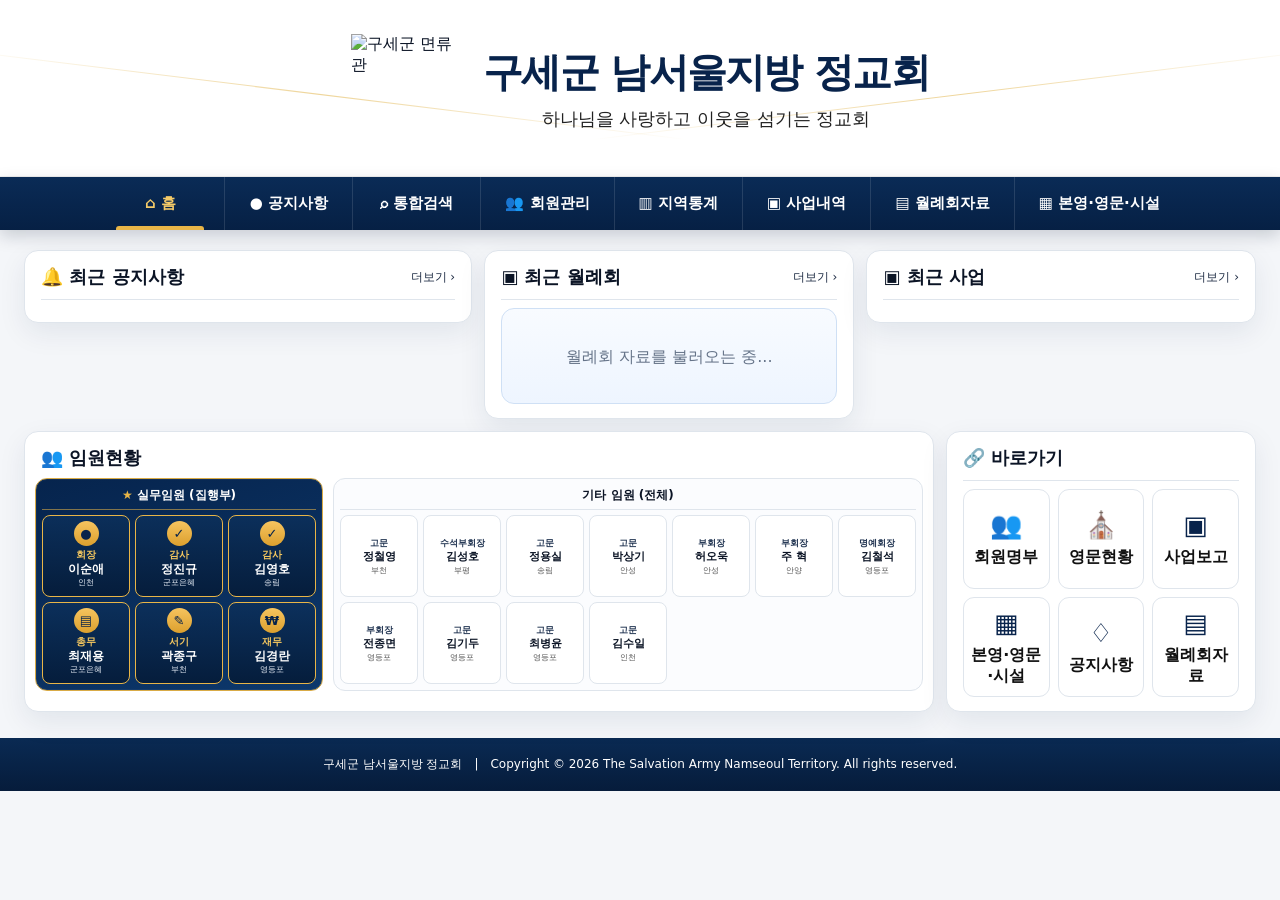
==== commit a925cce1: "Add files via upload" ====
--- a/index.html
+++ b/index.html
@@ -59,7 +59,7 @@
 @media(max-width:1050px){.brand{height:140px}.brand h1{font-size:30px}.brand img{width:85px;height:85px}.nav{overflow:auto;justify-content:flex-start}.nav button{min-width:110px;padding:15px 16px;font-size:13px}.dashboard-grid,.lower-grid,.officers-body{grid-template-columns:1fr}.exec-grid{grid-template-columns:repeat(3,1fr)}.other-grid{grid-template-columns:repeat(2,1fr)}}
 @media(max-width:640px){main{padding:12px 10px 20px}.brand{height:116px;gap:10px}.brand img{width:62px;height:62px}.brand h1{font-size:20px}.brand p{font-size:12px}.dashboard-grid{grid-template-columns:1fr}.exec-grid{grid-template-columns:repeat(2,1fr)}.quick-grid{grid-template-columns:repeat(2,1fr)}}
 
-/* V5.7 compact officer layout */
+/* V6.0 compact officer layout */
 .officers-body{
   grid-template-columns:1fr;
   gap:10px;
@@ -121,7 +121,7 @@
 }
 
 
-/* V5.7 GitHub Pages final - compact officers */
+/* V6.0 GitHub Pages final - compact officers */
 .officers-body{
   display:grid !important;
   grid-template-columns: 0.78fr 1.22fr !important;
@@ -229,7 +229,7 @@
 }
 
 
-/* V5.7 본영·사회복지시설 테이블 디자인 개선 */
+/* V6.0 본영·사회복지시설 테이블 디자인 개선 */
 #orgs h3{
   font-size:15px;
   letter-spacing:-.2px;
@@ -262,7 +262,7 @@
 .admin-unlocked{color:#087343!important;font-weight:900!important}
 
 
-/* V5.7 모바일 가로 본영·영문·시설 최적화 */
+/* V6.0 모바일 가로 본영·영문·시설 최적화 */
 .pastor-table-wrap{overflow-x:auto}
 .pastor-table{
   width:100%;
@@ -306,7 +306,7 @@
   }
 }
 
-/* V5.7 앱 내부 PDF 뷰어 */
+/* V6.0 앱 내부 PDF 뷰어 */
 .pdf-viewer-shell{
   height:calc(100vh - 62px);
   min-height:520px;
@@ -355,12 +355,38 @@
   text-overflow:ellipsis;
   white-space:nowrap;
 }
-#pdfFrame{
+#pdfPageContainer{
+  height:calc(100% - 56px);
+  overflow-y:auto;
+  overflow-x:hidden;
+  background:#dfe4eb;
+  padding:14px 10px 22px;
+  scroll-behavior:smooth;
+}
+.pdf-page{
+  width:min(100%,920px);
+  margin:0 auto 14px;
+  background:#fff;
+  border-radius:4px;
+  overflow:hidden;
+  box-shadow:0 4px 18px rgba(0,0,0,.14);
+  position:relative;
+}
+.pdf-page img{
   display:block;
   width:100%;
-  height:calc(100% - 56px);
-  border:0;
-  background:#fff;
+  height:auto;
+}
+.pdf-page-number{
+  position:absolute;
+  right:8px;
+  bottom:8px;
+  background:rgba(6,32,68,.82);
+  color:#fff;
+  padding:3px 7px;
+  border-radius:999px;
+  font-size:10px;
+  font-weight:850;
 }
 @media(max-width:640px){
   .pdf-viewer-shell{
@@ -381,15 +407,24 @@
   }
   .pdf-nav-btn{padding:7px 8px;font-size:10px}
   .pdf-nav-btn.external{grid-column:2;grid-row:1}
-  #pdfFrame{height:calc(100% - 78px)}
-}
-
+  #pdfPageContainer{height:calc(100% - 78px);padding:8px 5px 16px}.pdf-page{margin-bottom:8px;border-radius:2px}
+}
+
+
+.meeting-month-card{display:grid;grid-template-columns:1fr auto;gap:12px;align-items:center;background:#fff;border:1px solid var(--line);border-radius:12px;padding:14px;margin:9px 0}
+.meeting-month-card h3{margin:0 0 5px;font-size:15px;color:#08234b}
+.meeting-month-card p{margin:0;font-size:11px;color:#566377;line-height:1.55}
+.meeting-links{display:flex;gap:7px;flex-wrap:wrap}
+.meeting-links a{text-decoration:none;background:#08234b;color:#fff;padding:9px 11px;border-radius:9px;font-size:11px;font-weight:850}
+.meeting-links a.light{background:#eef2f7;color:#111;border:1px solid var(--line)}
+.data-help{margin-top:14px;padding:12px;background:#fff8e8;border:1px solid #ead6a4;border-radius:10px;font-size:11px;line-height:1.7;color:#57451e}
+@media(max-width:640px){.meeting-month-card{grid-template-columns:1fr}.meeting-links{justify-content:flex-start}}
 </style>
 </head>
 <body>
 <header class="header">
   <div class="brand">
-    <img src="logo.png" alt="구세군 면류관">
+    <img src="assets/logo.png" alt="구세군 면류관">
     <div><h1>구세군 남서울지방 정교회</h1><p>하나님을 사랑하고 이웃을 섬기는 정교회</p></div>
   </div>
 </header>
@@ -414,14 +449,7 @@
     </div>
     <div class="card">
       <div class="card-head"><h2>▣ 최근 월례회</h2><button class="more" onclick="showPage('meetings')">더보기 ›</button></div>
-      <div class="meeting-feature">
-        <div class="meeting-date">2026.06.21 <span style="font-size:13px;color:#111">(주) 오후 4시 30분</span></div>
-        <div class="meeting-title">6월 정기월례회 (수원영문)</div>
-        <div class="meeting-info"><b>참석</b><span>8개 영문 33명</span></div>
-        <div class="meeting-info"><b>장소</b><span>수원영문</span></div>
-        <div class="meeting-info"><b>자료</b><span>순서지 / 소식지</span></div>
-        <button class="primary" onclick="showPage('meetings')">월례회 자료 보기 〉</button>
-      </div>
+      <div class="meeting-feature" id="homeMeetingFeature"><div style="padding:22px;text-align:center;color:#667489">월례회 자료를 불러오는 중...</div></div>
     </div>
     <div class="card">
       <div class="card-head"><h2>▣ 최근 사업</h2><button class="more" onclick="showPage('business')">더보기 ›</button></div>
@@ -472,31 +500,11 @@
 
 <section id="meetings" class="page"><div class="subpage">
 <h2>월례회자료</h2>
-<div class="archive-item">
-  <div>
-    <strong>2026년 6월 정기월례회</strong>
-    <p style="font-size:12px;color:#555">2026.06.21 · 수원영문 · 순서지 / 소식지</p>
-  </div>
-  <div style="display:flex;gap:7px;flex-wrap:wrap">
-    <button class="smallbtn" type="button" onclick="openPdfViewer('2026-06_monthly_order.pdf','2026년 6월 월례회 순서지')">순서지 보기</button>
-    <button class="smallbtn light" type="button" onclick="openPdfViewer('2026-06_newsletter.pdf','2026년 6월 월례회 소식지')">소식지 보기</button>
-  </div>
-</div>
+<p style="font-size:12px;color:#556277;margin:-4px 0 12px">PDF는 새 창으로 열립니다. 모든 페이지를 본 뒤 새 창을 닫으면 앱 화면으로 바로 돌아옵니다.</p>
+<div id="meetingArchive"></div>
 </div></section>
 
-<section id="pdfViewer" class="page">
-  <div class="pdf-viewer-shell">
-    <div class="pdf-toolbar">
-      <div class="pdf-toolbar-left">
-        <button class="pdf-nav-btn" type="button" onclick="closePdfViewer()">← 월례회자료</button>
-        <button class="pdf-nav-btn home" type="button" onclick="goPdfHome()">⌂ 홈</button>
-      </div>
-      <div id="pdfViewerTitle" class="pdf-title">PDF 자료</div>
-      <a id="pdfOpenExternal" class="pdf-nav-btn external" href="#" target="_blank" rel="noopener">새 창으로 열기</a>
-    </div>
-    <iframe id="pdfFrame" title="PDF 문서 보기"></iframe>
-  </div>
-</section>
+
 
 <section id="orgs" class="page"><div class="subpage">
 <h2>본영·영문·시설</h2>
@@ -511,8 +519,8 @@
 <footer class="footer">구세군 남서울지방 정교회　|　Copyright © 2026 The Salvation Army Namseoul Territory. All rights reserved.</footer>
 
 <script>
-window.APP_DATA={"meta": {"version": "V5.7", "asOf": "2026년 7월"}, "members": [{"번호": "1", "지역": "중부", "영문": "강남", "직분": "서기", "성명": "신동수", "연락처": "010-****-3077", "남서울지방정교회 임원": "", "담임사관": "참령 안근정", "목양사관": "참령 김은애"}, {"번호": "2", "지역": "중부", "영문": "강남", "직분": "자산", "성명": "정구종", "연락처": "010-****-1653", "남서울지방정교회 임원": "", "담임사관": "참령 안근정", "목양사관": "참령 김은애"}, {"번호": "3", "지역": "강남", "영문": "관악", "직분": "선교", "성명": "김장호", "연락처": "010-****-0848", "남서울지방정교회 임원": "", "담임사관": "참령 이용운", "목양사관": "참령 김은주"}, {"번호": "4", "지역": "강남", "영문": "군포은혜", "직분": "선교", "성명": "김종찬", "연락처": "010-****-6225", "남서울지방정교회 임원": "", "담임사관": "정위 윤현충", "목양사관": "정위 김선화"}, {"번호": "5", "지역": "강남", "영문": "군포은혜", "직분": "서기", "성명": "최재용", "연락처": "010-****-0521", "남서울지방정교회 임원": "총무", "담임사관": "정위 윤현충", "목양사관": "정위 김선화"}, {"번호": "6", "지역": "강남", "영문": "군포은혜", "직분": "원로", "성명": "김윤수", "연락처": "010-****-3656", "남서울지방정교회 임원": "", "담임사관": "정위 윤현충", "목양사관": "정위 김선화"}, {"번호": "7", "지역": "강남", "영문": "군포은혜", "직분": "원로", "성명": "방기호", "연락처": "010-****-3112", "남서울지방정교회 임원": "", "담임사관": "정위 윤현충", "목양사관": "정위 김선화"}, {"번호": "8", "지역": "강남", "영문": "군포은혜", "직분": "원로", "성명": "정진규", "연락처": "010-****-1865", "남서울지방정교회 임원": "감사", "담임사관": "정위 윤현충", "목양사관": "정위 김선화"}, {"번호": "9", "지역": "중부", "영문": "남서울", "직분": "선교", "성명": "김수균", "연락처": "010-****-8866", "남서울지방정교회 임원": "", "담임사관": "참령 이재성", "목양사관": "참령 이은경"}, {"번호": "10", "지역": "중부", "영문": "남서울", "직분": "서기", "성명": "홍왕표", "연락처": "010-****-9855", "남서울지방정교회 임원": "", "담임사관": "참령 이재성", "목양사관": "참령 이은경"}, {"번호": "11", "지역": "중부", "영문": "남서울", "직분": "재무", "성명": "권영남", "연락처": "010-****-1504", "남서울지방정교회 임원": "", "담임사관": "참령 이재성", "목양사관": "참령 이은경"}, {"번호": "12", "지역": "중부", "영문": "남서울", "직분": "원로", "성명": "서판용", "연락처": "010-****-6455", "남서울지방정교회 임원": "", "담임사관": "참령 이재성", "목양사관": "참령 이은경"}, {"번호": "13", "지역": "인천", "영문": "만수", "직분": "선교", "성명": "서민석", "연락처": "010-****-0733", "남서울지방정교회 임원": "", "담임사관": "참령 박종서", "목양사관": "참령 김영순"}, {"번호": "14", "지역": "강남", "영문": "부천", "직분": "선교", "성명": "정철영", "연락처": "010-****-8331", "남서울지방정교회 임원": "고문", "담임사관": "참령 조한근", "목양사관": "참령 김선화"}, {"번호": "15", "지역": "강남", "영문": "부천", "직분": "서기", "성명": "곽종구", "연락처": "010-****-7921", "남서울지방정교회 임원": "서기", "담임사관": "참령 조한근", "목양사관": "참령 김선화"}, {"번호": "16", "지역": "강남", "영문": "부천", "직분": "재무", "성명": "송웅섭", "연락처": "010-****-9830", "남서울지방정교회 임원": "", "담임사관": "참령 조한근", "목양사관": "참령 김선화"}, {"번호": "17", "지역": "강남", "영문": "부천", "직분": "청년", "성명": "고성규", "연락처": "010-****-6150", "남서울지방정교회 임원": "", "담임사관": "참령 조한근", "목양사관": "참령 김선화"}, {"번호": "18", "지역": "강남", "영문": "부천", "직분": "원로", "성명": "이만희", "연락처": "010-****-6684", "남서울지방정교회 임원": "", "담임사관": "참령 조한근", "목양사관": "참령 김선화"}, {"번호": "19", "지역": "강남", "영문": "부천", "직분": "원로", "성명": "문공주", "연락처": "010-****-3117", "남서울지방정교회 임원": "", "담임사관": "참령 조한근", "목양사관": "참령 김선화"}, {"번호": "20", "지역": "인천", "영문": "부평", "직분": "서기", "성명": "천정수", "연락처": "010-****-5704", "남서울지방정교회 임원": "", "담임사관": "참령 염용돈", "목양사관": "참령 고현옥"}, {"번호": "21", "지역": "인천", "영문": "부평", "직분": "교육", "성명": "김성호", "연락처": "010-****-5032", "남서울지방정교회 임원": "수석부회장", "담임사관": "참령 염용돈", "목양사관": "참령 고현옥"}, {"번호": "22", "지역": "인천", "영문": "부평", "직분": "자산", "성명": "김재국", "연락처": "010-****-5722", "남서울지방정교회 임원": "", "담임사관": "참령 염용돈", "목양사관": "참령 고현옥"}, {"번호": "23", "지역": "인천", "영문": "부평", "직분": "청년", "성명": "최용호", "연락처": "010-****-6526", "남서울지방정교회 임원": "", "담임사관": "참령 염용돈", "목양사관": "참령 고현옥"}, {"번호": "24", "지역": "인천", "영문": "부평", "직분": "협동", "성명": "이순애", "연락처": "010-****-3232", "남서울지방정교회 임원": "", "담임사관": "참령 염용돈", "목양사관": "참령 고현옥"}, {"번호": "25", "지역": "인천", "영문": "부평", "직분": "원로", "성명": "한영식", "연락처": "010-****-3230", "남서울지방정교회 임원": "", "담임사관": "참령 염용돈", "목양사관": "참령 고현옥"}, {"번호": "26", "지역": "인천", "영문": "부평", "직분": "원로", "성명": "최광선", "연락처": "010-****-6526", "남서울지방정교회 임원": "", "담임사관": "참령 염용돈", "목양사관": "참령 고현옥"}, {"번호": "27", "지역": "인천", "영문": "부평", "직분": "원로", "성명": "이명자", "연락처": "010-****-7070", "남서울지방정교회 임원": "", "담임사관": "참령 염용돈", "목양사관": "참령 고현옥"}, {"번호": "28", "지역": "인천", "영문": "부평", "직분": "원로", "성명": "최승천", "연락처": "010-****-7251", "남서울지방정교회 임원": "", "담임사관": "참령 염용돈", "목양사관": "참령 고현옥"}, {"번호": "29", "지역": "인천", "영문": "송림", "직분": "선교", "성명": "정용실", "연락처": "010-****-3728", "남서울지방정교회 임원": "고문", "담임사관": "참령 임효민", "목양사관": "참령 김민정"}, {"번호": "30", "지역": "인천", "영문": "송림", "직분": "서기", "성명": "김영호", "연락처": "010-****-6208", "남서울지방정교회 임원": "감사", "담임사관": "참령 임효민", "목양사관": "참령 김민정"}, {"번호": "31", "지역": "인천", "영문": "송림", "직분": "재무", "성명": "이정관", "연락처": "010-****-0697", "남서울지방정교회 임원": "", "담임사관": "참령 임효민", "목양사관": "참령 김민정"}, {"번호": "32", "지역": "인천", "영문": "송림", "직분": "원로", "성명": "정영자", "연락처": "010-****-9880", "남서울지방정교회 임원": "", "담임사관": "참령 임효민", "목양사관": "참령 김민정"}, {"번호": "33", "지역": "인천", "영문": "송림", "직분": "원로", "성명": "김재규", "연락처": "010-****-6649", "남서울지방정교회 임원": "", "담임사관": "참령 임효민", "목양사관": "참령 김민정"}, {"번호": "34", "지역": "경기", "영문": "송탄", "직분": "선교", "성명": "서종근", "연락처": "010-****-5779", "남서울지방정교회 임원": "", "담임사관": "참령 유계준", "목양사관": "참령 김한정"}, {"번호": "35", "지역": "경기", "영문": "송탄", "직분": "서기", "성명": "최종기", "연락처": "010-****-1681", "남서울지방정교회 임원": "", "담임사관": "참령 유계준", "목양사관": "참령 김한정"}, {"번호": "36", "지역": "경기", "영문": "송탄", "직분": "원로", "성명": "박용세", "연락처": "010-****-7147", "남서울지방정교회 임원": "", "담임사관": "참령 유계준", "목양사관": "참령 김한정"}, {"번호": "37", "지역": "중부", "영문": "수원", "직분": "선교", "성명": "유현구", "연락처": "010-****-4470", "남서울지방정교회 임원": "", "담임사관": "정위 최철호", "목양사관": "정위 김유미"}, {"번호": "38", "지역": "중부", "영문": "수원", "직분": "서기", "성명": "최상욱", "연락처": "010-****-8423", "남서울지방정교회 임원": "", "담임사관": "정위 최철호", "목양사관": "정위 김유미"}, {"번호": "39", "지역": "중부", "영문": "수원", "직분": "자산", "성명": "김종호", "연락처": "010-****-2363", "남서울지방정교회 임원": "", "담임사관": "정위 최철호", "목양사관": "정위 김유미"}, {"번호": "40", "지역": "중부", "영문": "수원", "직분": "청년", "성명": "신훈영", "연락처": "010-****-0051", "남서울지방정교회 임원": "", "담임사관": "정위 최철호", "목양사관": "정위 김유미"}, {"번호": "41", "지역": "중부", "영문": "수원", "직분": "원로", "성명": "최경락", "연락처": "010-****-5053", "남서울지방정교회 임원": "", "담임사관": "정위 최철호", "목양사관": "정위 김유미"}, {"번호": "42", "지역": "중부", "영문": "수원", "직분": "원로", "성명": "최태석", "연락처": "010-****-7867", "남서울지방정교회 임원": "", "담임사관": "정위 최철호", "목양사관": "정위 김유미"}, {"번호": "43", "지역": "경기", "영문": "안성", "직분": "선교", "성명": "박상기", "연락처": "010-****-3859", "남서울지방정교회 임원": "고문", "담임사관": "참령 이덕균", "목양사관": "참령 장영주"}, {"번호": "44", "지역": "경기", "영문": "안성", "직분": "서기", "성명": "서정식", "연락처": "010-****-4704", "남서울지방정교회 임원": "", "담임사관": "참령 이덕균", "목양사관": "참령 장영주"}, {"번호": "45", "지역": "경기", "영문": "안성", "직분": "재무", "성명": "허오욱", "연락처": "010-****-3961", "남서울지방정교회 임원": "부회장", "담임사관": "참령 이덕균", "목양사관": "참령 장영주"}, {"번호": "46", "지역": "경기", "영문": "안성", "직분": "자산", "성명": "배인환", "연락처": "010-****-8572", "남서울지방정교회 임원": "", "담임사관": "참령 이덕균", "목양사관": "참령 장영주"}, {"번호": "47", "지역": "경기", "영문": "안성", "직분": "청년", "성명": "김은주", "연락처": "010-****-9586", "남서울지방정교회 임원": "", "담임사관": "참령 이덕균", "목양사관": "참령 장영주"}, {"번호": "48", "지역": "경기", "영문": "안성", "직분": "원로", "성명": "윤용민", "연락처": "010-****-3179", "남서울지방정교회 임원": "", "담임사관": "참령 이덕균", "목양사관": "참령 장영주"}, {"번호": "49", "지역": "경기", "영문": "안성", "직분": "원로", "성명": "윤종홍", "연락처": "010-****-3396", "남서울지방정교회 임원": "", "담임사관": "참령 이덕균", "목양사관": "참령 장영주"}, {"번호": "50", "지역": "중부", "영문": "안양", "직분": "서기", "성명": "주  혁", "연락처": "010-****-2451", "남서울지방정교회 임원": "부회장", "담임사관": "참령 김성순", "목양사관": "참령 김양희"}, {"번호": "51", "지역": "중부", "영문": "안양", "직분": "재무", "성명": "김상규", "연락처": "010-****-1990", "남서울지방정교회 임원": "", "담임사관": "참령 김성순", "목양사관": "참령 김양희"}, {"번호": "52", "지역": "중부", "영문": "안양", "직분": "원로", "성명": "고용운", "연락처": "010-****-9779", "남서울지방정교회 임원": "", "담임사관": "참령 김성순", "목양사관": "참령 김양희"}, {"번호": "53", "지역": "강남", "영문": "연합", "직분": "재무", "성명": "강근식", "연락처": "010-****-1913", "남서울지방정교회 임원": "", "담임사관": "정위 이상근", "목양사관": "정위 이한나"}, {"번호": "54", "지역": "강남", "영문": "영등포", "직분": "선교", "성명": "장요식", "연락처": "", "남서울지방정교회 임원": "", "담임사관": "참령 김병선", "목양사관": "참령 박윤희"}, {"번호": "55", "지역": "강남", "영문": "영등포", "직분": "서기", "성명": "이상현", "연락처": "", "남서울지방정교회 임원": "", "담임사관": "참령 김병선", "목양사관": "참령 박윤희"}, {"번호": "56", "지역": "강남", "영문": "영등포", "직분": "교육", "성명": "김찬현", "연락처": "", "남서울지방정교회 임원": "", "담임사관": "참령 김병선", "목양사관": "참령 박윤희"}, {"번호": "57", "지역": "강남", "영문": "영등포", "직분": "재무", "성명": "김경란", "연락처": "010-****-3080", "남서울지방정교회 임원": "재무", "담임사관": "참령 김병선", "목양사관": "참령 박윤희"}, {"번호": "58", "지역": "강남", "영문": "영등포", "직분": "청년", "성명": "강수형", "연락처": "010-****-6251", "남서울지방정교회 임원": "", "담임사관": "참령 김병선", "목양사관": "참령 박윤희"}, {"번호": "59", "지역": "강남", "영문": "영등포", "직분": "사회복지", "성명": "노숙희", "연락처": "010-****-2062", "남서울지방정교회 임원": "", "담임사관": "참령 김병선", "목양사관": "참령 박윤희"}, {"번호": "60", "지역": "강남", "영문": "영등포", "직분": "원로", "성명": "김철석", "연락처": "010-****-8156", "남서울지방정교회 임원": "명예회장", "담임사관": "참령 김병선", "목양사관": "참령 박윤희"}, {"번호": "61", "지역": "강남", "영문": "영등포", "직분": "원로", "성명": "이병하", "연락처": "010-****-2571", "남서울지방정교회 임원": "", "담임사관": "참령 김병선", "목양사관": "참령 박윤희"}, {"번호": "62", "지역": "강남", "영문": "영등포", "직분": "원로", "성명": "전종면", "연락처": "010-****-8254", "남서울지방정교회 임원": "부회장", "담임사관": "참령 김병선", "목양사관": "참령 박윤희"}, {"번호": "63", "지역": "강남", "영문": "영등포", "직분": "원로", "성명": "강  옥", "연락처": "010-****-6635", "남서울지방정교회 임원": "", "담임사관": "참령 김병선", "목양사관": "참령 박윤희"}, {"번호": "64", "지역": "강남", "영문": "영등포", "직분": "원로", "성명": "임세영", "연락처": "010-****-9171", "남서울지방정교회 임원": "", "담임사관": "참령 김병선", "목양사관": "참령 박윤희"}, {"번호": "65", "지역": "강남", "영문": "영등포", "직분": "원로", "성명": "이상국", "연락처": "010-****-0091", "남서울지방정교회 임원": "", "담임사관": "참령 김병선", "목양사관": "참령 박윤희"}, {"번호": "66", "지역": "강남", "영문": "영등포", "직분": "원로", "성명": "권승남", "연락처": "010-****-4764", "남서울지방정교회 임원": "", "담임사관": "참령 김병선", "목양사관": "참령 박윤희"}, {"번호": "67", "지역": "강남", "영문": "영등포", "직분": "원로", "성명": "김기두", "연락처": "010-****-2928", "남서울지방정교회 임원": "고문", "담임사관": "참령 김병선", "목양사관": "참령 박윤희"}, {"번호": "68", "지역": "강남", "영문": "영등포", "직분": "원로", "성명": "최병윤", "연락처": "010-****-5991", "남서울지방정교회 임원": "고문", "담임사관": "참령 김병선", "목양사관": "참령 박윤희"}, {"번호": "69", "지역": "강남", "영문": "영등포", "직분": "원로", "성명": "윤경용", "연락처": "010-****-2147", "남서울지방정교회 임원": "", "담임사관": "참령 김병선", "목양사관": "참령 박윤희"}, {"번호": "70", "지역": "강남", "영문": "영등포", "직분": "원로", "성명": "윤병기", "연락처": "010-****-7963", "남서울지방정교회 임원": "", "담임사관": "참령 김병선", "목양사관": "참령 박윤희"}, {"번호": "71", "지역": "경기", "영문": "이천", "직분": "서기", "성명": "신종만", "연락처": "010-****-2975", "남서울지방정교회 임원": "", "담임사관": "참령 정택영", "목양사관": "참령 박혜수"}, {"번호": "72", "지역": "경기", "영문": "이천", "직분": "재무", "성명": "김은수", "연락처": "010-****-5870", "남서울지방정교회 임원": "", "담임사관": "참령 정택영", "목양사관": "참령 박혜수"}, {"번호": "73", "지역": "경기", "영문": "이천", "직분": "원로", "성명": "박기우", "연락처": "010-****-7262", "남서울지방정교회 임원": "", "담임사관": "참령 정택영", "목양사관": "참령 박혜수"}, {"번호": "74", "지역": "인천", "영문": "인천", "직분": "선교", "성명": "이순애", "연락처": "010-****-8357", "남서울지방정교회 임원": "회장", "담임사관": "정위 한문수", "목양사관": "정위 구민정"}, {"번호": "75", "지역": "인천", "영문": "인천", "직분": "서기", "성명": "전두수", "연락처": "010-****-6276", "남서울지방정교회 임원": "", "담임사관": "정위 한문수", "목양사관": "정위 구민정"}, {"번호": "76", "지역": "인천", "영문": "인천", "직분": "복지", "성명": "김인곤", "연락처": "010-****-2877", "남서울지방정교회 임원": "", "담임사관": "정위 한문수", "목양사관": "정위 구민정"}, {"번호": "77", "지역": "인천", "영문": "인천", "직분": "교육", "성명": "최병우", "연락처": "010-****-5211", "남서울지방정교회 임원": "", "담임사관": "정위 한문수", "목양사관": "정위 구민정"}, {"번호": "78", "지역": "인천", "영문": "인천", "직분": "자산", "성명": "안병은", "연락처": "010-****-3815", "남서울지방정교회 임원": "", "담임사관": "정위 한문수", "목양사관": "정위 구민정"}, {"번호": "79", "지역": "인천", "영문": "인천", "직분": "원로", "성명": "손철헌", "연락처": "010-****-6475", "남서울지방정교회 임원": "", "담임사관": "정위 한문수", "목양사관": "정위 구민정"}, {"번호": "80", "지역": "인천", "영문": "인천", "직분": "원로", "성명": "홍순모", "연락처": "010-****-2320", "남서울지방정교회 임원": "", "담임사관": "정위 한문수", "목양사관": "정위 구민정"}, {"번호": "81", "지역": "인천", "영문": "인천", "직분": "원로", "성명": "배형선", "연락처": "010-****-0515", "남서울지방정교회 임원": "", "담임사관": "정위 한문수", "목양사관": "정위 구민정"}, {"번호": "82", "지역": "인천", "영문": "인천", "직분": "원로", "성명": "이경숙", "연락처": "010-****-4342", "남서울지방정교회 임원": "", "담임사관": "정위 한문수", "목양사관": "정위 구민정"}, {"번호": "83", "지역": "인천", "영문": "인천", "직분": "원로", "성명": "김수일", "연락처": "010-****-2031", "남서울지방정교회 임원": "고문", "담임사관": "정위 한문수", "목양사관": "정위 구민정"}, {"번호": "84", "지역": "인천", "영문": "인천", "직분": "원로", "성명": "권병돈", "연락처": "010-****-5448", "남서울지방정교회 임원": "", "담임사관": "정위 한문수", "목양사관": "정위 구민정"}, {"번호": "85", "지역": "인천", "영문": "인천", "직분": "원로", "성명": "이명섭", "연락처": "010-****-3362", "남서울지방정교회 임원": "", "담임사관": "정위 한문수", "목양사관": "정위 구민정"}, {"번호": "86", "지역": "인천", "영문": "인평", "직분": "선교", "성명": "손현식", "연락처": "010-****-7061", "남서울지방정교회 임원": "", "담임사관": "정위 정일해", "목양사관": "정위 윤효정"}, {"번호": "87", "지역": "경기", "영문": "오산", "직분": "선교", "성명": "강인구", "연락처": "010-****-1156", "남서울지방정교회 임원": "", "담임사관": "정위 정상혁", "목양사관": "정위 전혜원"}, {"번호": "88", "지역": "경기", "영문": "평택", "직분": "선교", "성명": "이기창", "연락처": "010-****-8159", "남서울지방정교회 임원": "", "담임사관": "참령 김필용", "목양사관": "참령 윤희정"}, {"번호": "89", "지역": "경기", "영문": "평택", "직분": "서기", "성명": "강이임", "연락처": "010-****-6296", "남서울지방정교회 임원": "", "담임사관": "참령 김필용", "목양사관": "참령 윤희정"}], "organizations": [{"번호": "90", "지역": "중부", "영문": "안산", "직분": "", "성명": "", "연락처": "", "남서울지방정교회 임원": "", "담임사관": "참령 김진태", "목양사관": "참령 정강숙"}, {"번호": "91", "지역": "중부", "영문": "밀알", "직분": "", "성명": "", "연락처": "", "남서울지방정교회 임원": "", "담임사관": "참령 김기태", "목양사관": "-"}, {"번호": "92", "지역": "인천", "영문": "평강", "직분": "", "성명": "", "연락처": "", "남서울지방정교회 임원": "", "담임사관": "참령 정홍례", "목양사관": "-"}, {"번호": "93", "지역": "인천", "영문": "미추홀", "직분": "", "성명": "", "연락처": "", "남서울지방정교회 임원": "", "담임사관": "부위 구현모", "목양사관": "부위 김수경"}, {"번호": "94", "지역": "경기", "영문": "남안성", "직분": "", "성명": "", "연락처": "", "남서울지방정교회 임원": "", "담임사관": "정위 현은숙", "목양사관": "-"}, {"번호": "95", "지역": "경기", "영문": "북안성", "직분": "", "성명": "", "연락처": "", "남서울지방정교회 임원": "", "담임사관": "참령 이종우", "목양사관": "참령 김회경"}, {"번호": "96", "지역": "사회복지시설", "영문": "합정노인복지세터", "직분": "", "성명": "", "연락처": "", "남서울지방정교회 임원": "", "담임사관": "센터장 참령 김필용", "목양사관": "-"}, {"번호": "97", "지역": "사회복지시설", "영문": "샛별어린이집", "직분": "", "성명": "", "연락처": "", "남서울지방정교회 임원": "", "담임사관": "대표 정위 전혜원", "목양사관": "-"}, {"번호": "98", "지역": "사회복지시설", "영문": "와동지역어린이센터", "직분": "", "성명": "", "연락처": "", "남서울지방정교회 임원": "", "담임사관": "센터장 참령 정강숙", "목양사관": "-"}, {"번호": "99", "지역": "사회복지시설", "영문": "평택재가복지센터", "직분": "", "성명": "", "연락처": "", "남서울지방정교회 임원": "", "담임사관": "센터장 참령 변진옥", "목양사관": "-"}, {"번호": "100", "지역": "지방본영", "영문": "지방본영", "직분": "", "성명": "", "연락처": "031-236-7811", "남서울지방정교회 임원": "", "담임사관": "지방장관 부정령 조진호", "목양사관": "지방여성사역서기관 부정령 김주연"}], "business": [{"month": "'25.10월", "detail": "○ 영등포영문 이병하 정교 장모 소천 (10/11)", "note": "근조화 전달"}, {"month": "'25.10월", "detail": "○ 인천영문 신임정교 및 원로정교 임명 (10/26)\n     - 원로정교 : 전두수\n     - 신임정교 : 최광복", "note": "축하화분 전달"}, {"month": "11월", "detail": "○ 정교회 정기월례회 (11/9, 영등포영문), 8개 영문/27명 참석\n     - 예배설교 : 영등포영문 김병선 담임사관\n     - 월례회의 : '26년 사관,정교 신년하례회 시행건 토의", "note": "참석인원 : 8개 영문 22명\n식사 : 영등포영문 가정단"}, {"month": "12월", "detail": "○ 남서울지방 자선냄비 봉사자 헌신예배 참석 (12/7)\n     - 장소 : 영등포영문", "note": "각 영문별 자선냄비 봉사"}, {"month": "'26.1월", "detail": "○ 신년축복성회 참석 (1/1~3)\n     - 장소 : 백화산수련원", "note": ""}, {"month": "'26.1월", "detail": "○ 남서울지방 신앙전진대회 (1/18, 영등포영문)\n ○ 임원 임시회의 (1/18, 영등포 영문 14:30~15:10)\n     - 참석자 : 이순애 회장 등 7명\n     - 안건 : '26년 사관.정교 신년하례회 시행안건 토의", "note": "태국 서비스코어 100만원 후원"}, {"month": "2월", "detail": "○ 남서울지방 지방장관, 지방여성사역서기관 환영예배\n       - 일시/장소 : 2월 1일, 영등포영문", "note": ""}, {"month": "2월", "detail": "○ '26년 사관.정교 신년하례회 (2/7, 인천영문)\n      - 예배설교 : 조진호 신임 지방장관\n      - 장학금(중,고등학생), 후원금 전달, 행운권 추첨 등", "note": "참석인원 : 70명\n정교/사관,지방장관"}, {"month": "4월", "detail": "○ 한국구세군 정교연합회 제38차 정기총회 참석 (4/25) \n     - 장소 : 충청지방 청주영문\n     - 연합회장 제38기 추대 : 부평명문 김재국 정교", "note": "참석인원 : 10개영문 25명"}, {"month": "4월", "detail": "○ 은퇴사관 봄 나들이 후원 (4/27)\n      - 춘천 제이든 가든 수목원", "note": "지방장관님 인솔 37명\n(100만원 후원)"}, {"month": "5월", "detail": "○ 한국교회 평신도 단체협의회 월례회 예배 (5/28)\n      - 주관 : 구세군 남서울지방(사회, 기도, 설교, 특순)\n      - 말씀 : 인천영문 담임사관 한문수", "note": "이순애 정교 등 9명 참석\n(선물비 70만원/사례비 20만원 후원)"}, {"month": "6월", "detail": "○ 영등포영문 신임정교, 원로정교 임명 (6/7)\n      - 원로정교 : 김철석, 전종면, 이병하\n      - 신임정교 : 장요식, 이상현, 김창현\n      * 축사 : 이순애 회장", "note": "축하화분 전달"}, {"month": "6월", "detail": "○ 정교회 정기월례회 (6/21, 수원영문)\n     - 예배설교 : 수원영문 최철호 담임사관\n     - 월례회의 : 남서울지방 체육대회, 여름성회, 임원선출 등", "note": "참석인원 : 8개영문 33명"}], "corpsPastors": [{"지역": "중부", "영문": "강남", "담임사관": "참령 안근정", "목양사관": "참령 김은애"}, {"지역": "중부", "영문": "남서울", "담임사관": "참령 이재성", "목양사관": "참령 이은경"}, {"지역": "중부", "영문": "밀알", "담임사관": "참령 김기태", "목양사관": "-"}, {"지역": "중부", "영문": "수원", "담임사관": "정위 최철호", "목양사관": "정위 김유미"}, {"지역": "중부", "영문": "안산", "담임사관": "참령 김진태", "목양사관": "참령 정강숙"}, {"지역": "중부", "영문": "안양", "담임사관": "참령 김성순", "목양사관": "참령 김양희"}, {"지역": "강남", "영문": "관악", "담임사관": "참령 이용운", "목양사관": "참령 김은주"}, {"지역": "강남", "영문": "군포은혜", "담임사관": "정위 윤현충", "목양사관": "정위 김선화"}, {"지역": "강남", "영문": "부천", "담임사관": "참령 조한근", "목양사관": "참령 김선화"}, {"지역": "강남", "영문": "연합", "담임사관": "정위 이상근", "목양사관": "정위 이한나"}, {"지역": "강남", "영문": "영등포", "담임사관": "참령 김병선", "목양사관": "참령 박윤희"}, {"지역": "경기", "영문": "남안성", "담임사관": "정위 현은숙", "목양사관": "-"}, {"지역": "경기", "영문": "북안성", "담임사관": "참령 이종우", "목양사관": "참령 김회경"}, {"지역": "경기", "영문": "송탄", "담임사관": "참령 유계준", "목양사관": "참령 김한정"}, {"지역": "경기", "영문": "안성", "담임사관": "참령 이덕균", "목양사관": "참령 장영주"}, {"지역": "경기", "영문": "오산", "담임사관": "정위 정상혁", "목양사관": "정위 전혜원"}, {"지역": "경기", "영문": "이천", "담임사관": "참령 정택영", "목양사관": "참령 박혜수"}, {"지역": "경기", "영문": "평택", "담임사관": "참령 김필용", "목양사관": "참령 윤희정"}, {"지역": "인천", "영문": "만수", "담임사관": "참령 박종서", "목양사관": "참령 김영순"}, {"지역": "인천", "영문": "미추홀", "담임사관": "부위 구현모", "목양사관": "부위 김수경"}, {"지역": "인천", "영문": "부평", "담임사관": "참령 염용돈", "목양사관": "참령 고현옥"}, {"지역": "인천", "영문": "송림", "담임사관": "참령 임효민", "목양사관": "참령 김민정"}, {"지역": "인천", "영문": "인천", "담임사관": "정위 한문수", "목양사관": "정위 구민정"}, {"지역": "인천", "영문": "인평", "담임사관": "정위 정일해", "목양사관": "정위 윤효정"}, {"지역": "인천", "영문": "평강", "담임사관": "참령 정홍례", "목양사관": "-"}]};
-window.NOTICES=[{"date": "2026-08-12", "title": "남서울지방 여름성회 안내", "body": "남서울지방 여름성회가 2026년 8월 12일부터 14일까지 서울지방 과천영문에서 개최될 예정입니다. 정교회에서는 주차안내와 특송 등 봉사사역에 참여합니다.", "attachment": ""}, {"date": "2026-10", "title": "차기 임원선출 예정 안내", "body": "차기 임원선출은 2026년 10월에 실시될 예정입니다.", "attachment": ""}];
+window.APP_DATA={"meta": {"version": "V6.0", "asOf": "2026년 7월"}, "members": [{"번호": "1", "지역": "중부", "영문": "강남", "직분": "서기", "성명": "신동수", "연락처": "010-****-3077", "남서울지방정교회 임원": "", "담임사관": "참령 안근정", "목양사관": "참령 김은애"}, {"번호": "2", "지역": "중부", "영문": "강남", "직분": "자산", "성명": "정구종", "연락처": "010-****-1653", "남서울지방정교회 임원": "", "담임사관": "참령 안근정", "목양사관": "참령 김은애"}, {"번호": "3", "지역": "강남", "영문": "관악", "직분": "선교", "성명": "김장호", "연락처": "010-****-0848", "남서울지방정교회 임원": "", "담임사관": "참령 이용운", "목양사관": "참령 김은주"}, {"번호": "4", "지역": "강남", "영문": "군포은혜", "직분": "선교", "성명": "김종찬", "연락처": "010-****-6225", "남서울지방정교회 임원": "", "담임사관": "정위 윤현충", "목양사관": "정위 김선화"}, {"번호": "5", "지역": "강남", "영문": "군포은혜", "직분": "서기", "성명": "최재용", "연락처": "010-****-0521", "남서울지방정교회 임원": "총무", "담임사관": "정위 윤현충", "목양사관": "정위 김선화"}, {"번호": "6", "지역": "강남", "영문": "군포은혜", "직분": "원로", "성명": "김윤수", "연락처": "010-****-3656", "남서울지방정교회 임원": "", "담임사관": "정위 윤현충", "목양사관": "정위 김선화"}, {"번호": "7", "지역": "강남", "영문": "군포은혜", "직분": "원로", "성명": "방기호", "연락처": "010-****-3112", "남서울지방정교회 임원": "", "담임사관": "정위 윤현충", "목양사관": "정위 김선화"}, {"번호": "8", "지역": "강남", "영문": "군포은혜", "직분": "원로", "성명": "정진규", "연락처": "010-****-1865", "남서울지방정교회 임원": "감사", "담임사관": "정위 윤현충", "목양사관": "정위 김선화"}, {"번호": "9", "지역": "중부", "영문": "남서울", "직분": "선교", "성명": "김수균", "연락처": "010-****-8866", "남서울지방정교회 임원": "", "담임사관": "참령 이재성", "목양사관": "참령 이은경"}, {"번호": "10", "지역": "중부", "영문": "남서울", "직분": "서기", "성명": "홍왕표", "연락처": "010-****-9855", "남서울지방정교회 임원": "", "담임사관": "참령 이재성", "목양사관": "참령 이은경"}, {"번호": "11", "지역": "중부", "영문": "남서울", "직분": "재무", "성명": "권영남", "연락처": "010-****-1504", "남서울지방정교회 임원": "", "담임사관": "참령 이재성", "목양사관": "참령 이은경"}, {"번호": "12", "지역": "중부", "영문": "남서울", "직분": "원로", "성명": "서판용", "연락처": "010-****-6455", "남서울지방정교회 임원": "", "담임사관": "참령 이재성", "목양사관": "참령 이은경"}, {"번호": "13", "지역": "인천", "영문": "만수", "직분": "선교", "성명": "서민석", "연락처": "010-****-0733", "남서울지방정교회 임원": "", "담임사관": "참령 박종서", "목양사관": "참령 김영순"}, {"번호": "14", "지역": "강남", "영문": "부천", "직분": "선교", "성명": "정철영", "연락처": "010-****-8331", "남서울지방정교회 임원": "고문", "담임사관": "참령 조한근", "목양사관": "참령 김선화"}, {"번호": "15", "지역": "강남", "영문": "부천", "직분": "서기", "성명": "곽종구", "연락처": "010-****-7921", "남서울지방정교회 임원": "서기", "담임사관": "참령 조한근", "목양사관": "참령 김선화"}, {"번호": "16", "지역": "강남", "영문": "부천", "직분": "재무", "성명": "송웅섭", "연락처": "010-****-9830", "남서울지방정교회 임원": "", "담임사관": "참령 조한근", "목양사관": "참령 김선화"}, {"번호": "17", "지역": "강남", "영문": "부천", "직분": "청년", "성명": "고성규", "연락처": "010-****-6150", "남서울지방정교회 임원": "", "담임사관": "참령 조한근", "목양사관": "참령 김선화"}, {"번호": "18", "지역": "강남", "영문": "부천", "직분": "원로", "성명": "이만희", "연락처": "010-****-6684", "남서울지방정교회 임원": "", "담임사관": "참령 조한근", "목양사관": "참령 김선화"}, {"번호": "19", "지역": "강남", "영문": "부천", "직분": "원로", "성명": "문공주", "연락처": "010-****-3117", "남서울지방정교회 임원": "", "담임사관": "참령 조한근", "목양사관": "참령 김선화"}, {"번호": "20", "지역": "인천", "영문": "부평", "직분": "서기", "성명": "천정수", "연락처": "010-****-5704", "남서울지방정교회 임원": "", "담임사관": "참령 염용돈", "목양사관": "참령 고현옥"}, {"번호": "21", "지역": "인천", "영문": "부평", "직분": "교육", "성명": "김성호", "연락처": "010-****-5032", "남서울지방정교회 임원": "수석부회장", "담임사관": "참령 염용돈", "목양사관": "참령 고현옥"}, {"번호": "22", "지역": "인천", "영문": "부평", "직분": "자산", "성명": "김재국", "연락처": "010-****-5722", "남서울지방정교회 임원": "", "담임사관": "참령 염용돈", "목양사관": "참령 고현옥"}, {"번호": "23", "지역": "인천", "영문": "부평", "직분": "청년", "성명": "최용호", "연락처": "010-****-6526", "남서울지방정교회 임원": "", "담임사관": "참령 염용돈", "목양사관": "참령 고현옥"}, {"번호": "24", "지역": "인천", "영문": "부평", "직분": "협동", "성명": "이순애", "연락처": "010-****-3232", "남서울지방정교회 임원": "", "담임사관": "참령 염용돈", "목양사관": "참령 고현옥"}, {"번호": "25", "지역": "인천", "영문": "부평", "직분": "원로", "성명": "한영식", "연락처": "010-****-3230", "남서울지방정교회 임원": "", "담임사관": "참령 염용돈", "목양사관": "참령 고현옥"}, {"번호": "26", "지역": "인천", "영문": "부평", "직분": "원로", "성명": "최광선", "연락처": "010-****-6526", "남서울지방정교회 임원": "", "담임사관": "참령 염용돈", "목양사관": "참령 고현옥"}, {"번호": "27", "지역": "인천", "영문": "부평", "직분": "원로", "성명": "이명자", "연락처": "010-****-7070", "남서울지방정교회 임원": "", "담임사관": "참령 염용돈", "목양사관": "참령 고현옥"}, {"번호": "28", "지역": "인천", "영문": "부평", "직분": "원로", "성명": "최승천", "연락처": "010-****-7251", "남서울지방정교회 임원": "", "담임사관": "참령 염용돈", "목양사관": "참령 고현옥"}, {"번호": "29", "지역": "인천", "영문": "송림", "직분": "선교", "성명": "정용실", "연락처": "010-****-3728", "남서울지방정교회 임원": "고문", "담임사관": "참령 임효민", "목양사관": "참령 김민정"}, {"번호": "30", "지역": "인천", "영문": "송림", "직분": "서기", "성명": "김영호", "연락처": "010-****-6208", "남서울지방정교회 임원": "감사", "담임사관": "참령 임효민", "목양사관": "참령 김민정"}, {"번호": "31", "지역": "인천", "영문": "송림", "직분": "재무", "성명": "이정관", "연락처": "010-****-0697", "남서울지방정교회 임원": "", "담임사관": "참령 임효민", "목양사관": "참령 김민정"}, {"번호": "32", "지역": "인천", "영문": "송림", "직분": "원로", "성명": "정영자", "연락처": "010-****-9880", "남서울지방정교회 임원": "", "담임사관": "참령 임효민", "목양사관": "참령 김민정"}, {"번호": "33", "지역": "인천", "영문": "송림", "직분": "원로", "성명": "김재규", "연락처": "010-****-6649", "남서울지방정교회 임원": "", "담임사관": "참령 임효민", "목양사관": "참령 김민정"}, {"번호": "34", "지역": "경기", "영문": "송탄", "직분": "선교", "성명": "서종근", "연락처": "010-****-5779", "남서울지방정교회 임원": "", "담임사관": "참령 유계준", "목양사관": "참령 김한정"}, {"번호": "35", "지역": "경기", "영문": "송탄", "직분": "서기", "성명": "최종기", "연락처": "010-****-1681", "남서울지방정교회 임원": "", "담임사관": "참령 유계준", "목양사관": "참령 김한정"}, {"번호": "36", "지역": "경기", "영문": "송탄", "직분": "원로", "성명": "박용세", "연락처": "010-****-7147", "남서울지방정교회 임원": "", "담임사관": "참령 유계준", "목양사관": "참령 김한정"}, {"번호": "37", "지역": "중부", "영문": "수원", "직분": "선교", "성명": "유현구", "연락처": "010-****-4470", "남서울지방정교회 임원": "", "담임사관": "정위 최철호", "목양사관": "정위 김유미"}, {"번호": "38", "지역": "중부", "영문": "수원", "직분": "서기", "성명": "최상욱", "연락처": "010-****-8423", "남서울지방정교회 임원": "", "담임사관": "정위 최철호", "목양사관": "정위 김유미"}, {"번호": "39", "지역": "중부", "영문": "수원", "직분": "자산", "성명": "김종호", "연락처": "010-****-2363", "남서울지방정교회 임원": "", "담임사관": "정위 최철호", "목양사관": "정위 김유미"}, {"번호": "40", "지역": "중부", "영문": "수원", "직분": "청년", "성명": "신훈영", "연락처": "010-****-0051", "남서울지방정교회 임원": "", "담임사관": "정위 최철호", "목양사관": "정위 김유미"}, {"번호": "41", "지역": "중부", "영문": "수원", "직분": "원로", "성명": "최경락", "연락처": "010-****-5053", "남서울지방정교회 임원": "", "담임사관": "정위 최철호", "목양사관": "정위 김유미"}, {"번호": "42", "지역": "중부", "영문": "수원", "직분": "원로", "성명": "최태석", "연락처": "010-****-7867", "남서울지방정교회 임원": "", "담임사관": "정위 최철호", "목양사관": "정위 김유미"}, {"번호": "43", "지역": "경기", "영문": "안성", "직분": "선교", "성명": "박상기", "연락처": "010-****-3859", "남서울지방정교회 임원": "고문", "담임사관": "참령 이덕균", "목양사관": "참령 장영주"}, {"번호": "44", "지역": "경기", "영문": "안성", "직분": "서기", "성명": "서정식", "연락처": "010-****-4704", "남서울지방정교회 임원": "", "담임사관": "참령 이덕균", "목양사관": "참령 장영주"}, {"번호": "45", "지역": "경기", "영문": "안성", "직분": "재무", "성명": "허오욱", "연락처": "010-****-3961", "남서울지방정교회 임원": "부회장", "담임사관": "참령 이덕균", "목양사관": "참령 장영주"}, {"번호": "46", "지역": "경기", "영문": "안성", "직분": "자산", "성명": "배인환", "연락처": "010-****-8572", "남서울지방정교회 임원": "", "담임사관": "참령 이덕균", "목양사관": "참령 장영주"}, {"번호": "47", "지역": "경기", "영문": "안성", "직분": "청년", "성명": "김은주", "연락처": "010-****-9586", "남서울지방정교회 임원": "", "담임사관": "참령 이덕균", "목양사관": "참령 장영주"}, {"번호": "48", "지역": "경기", "영문": "안성", "직분": "원로", "성명": "윤용민", "연락처": "010-****-3179", "남서울지방정교회 임원": "", "담임사관": "참령 이덕균", "목양사관": "참령 장영주"}, {"번호": "49", "지역": "경기", "영문": "안성", "직분": "원로", "성명": "윤종홍", "연락처": "010-****-3396", "남서울지방정교회 임원": "", "담임사관": "참령 이덕균", "목양사관": "참령 장영주"}, {"번호": "50", "지역": "중부", "영문": "안양", "직분": "서기", "성명": "주  혁", "연락처": "010-****-2451", "남서울지방정교회 임원": "부회장", "담임사관": "참령 김성순", "목양사관": "참령 김양희"}, {"번호": "51", "지역": "중부", "영문": "안양", "직분": "재무", "성명": "김상규", "연락처": "010-****-1990", "남서울지방정교회 임원": "", "담임사관": "참령 김성순", "목양사관": "참령 김양희"}, {"번호": "52", "지역": "중부", "영문": "안양", "직분": "원로", "성명": "고용운", "연락처": "010-****-9779", "남서울지방정교회 임원": "", "담임사관": "참령 김성순", "목양사관": "참령 김양희"}, {"번호": "53", "지역": "강남", "영문": "연합", "직분": "재무", "성명": "강근식", "연락처": "010-****-1913", "남서울지방정교회 임원": "", "담임사관": "정위 이상근", "목양사관": "정위 이한나"}, {"번호": "54", "지역": "강남", "영문": "영등포", "직분": "선교", "성명": "장요식", "연락처": "", "남서울지방정교회 임원": "", "담임사관": "참령 김병선", "목양사관": "참령 박윤희"}, {"번호": "55", "지역": "강남", "영문": "영등포", "직분": "서기", "성명": "이상현", "연락처": "", "남서울지방정교회 임원": "", "담임사관": "참령 김병선", "목양사관": "참령 박윤희"}, {"번호": "56", "지역": "강남", "영문": "영등포", "직분": "교육", "성명": "김찬현", "연락처": "", "남서울지방정교회 임원": "", "담임사관": "참령 김병선", "목양사관": "참령 박윤희"}, {"번호": "57", "지역": "강남", "영문": "영등포", "직분": "재무", "성명": "김경란", "연락처": "010-****-3080", "남서울지방정교회 임원": "재무", "담임사관": "참령 김병선", "목양사관": "참령 박윤희"}, {"번호": "58", "지역": "강남", "영문": "영등포", "직분": "청년", "성명": "강수형", "연락처": "010-****-6251", "남서울지방정교회 임원": "", "담임사관": "참령 김병선", "목양사관": "참령 박윤희"}, {"번호": "59", "지역": "강남", "영문": "영등포", "직분": "사회복지", "성명": "노숙희", "연락처": "010-****-2062", "남서울지방정교회 임원": "", "담임사관": "참령 김병선", "목양사관": "참령 박윤희"}, {"번호": "60", "지역": "강남", "영문": "영등포", "직분": "원로", "성명": "김철석", "연락처": "010-****-8156", "남서울지방정교회 임원": "명예회장", "담임사관": "참령 김병선", "목양사관": "참령 박윤희"}, {"번호": "61", "지역": "강남", "영문": "영등포", "직분": "원로", "성명": "이병하", "연락처": "010-****-2571", "남서울지방정교회 임원": "", "담임사관": "참령 김병선", "목양사관": "참령 박윤희"}, {"번호": "62", "지역": "강남", "영문": "영등포", "직분": "원로", "성명": "전종면", "연락처": "010-****-8254", "남서울지방정교회 임원": "부회장", "담임사관": "참령 김병선", "목양사관": "참령 박윤희"}, {"번호": "63", "지역": "강남", "영문": "영등포", "직분": "원로", "성명": "강  옥", "연락처": "010-****-6635", "남서울지방정교회 임원": "", "담임사관": "참령 김병선", "목양사관": "참령 박윤희"}, {"번호": "64", "지역": "강남", "영문": "영등포", "직분": "원로", "성명": "임세영", "연락처": "010-****-9171", "남서울지방정교회 임원": "", "담임사관": "참령 김병선", "목양사관": "참령 박윤희"}, {"번호": "65", "지역": "강남", "영문": "영등포", "직분": "원로", "성명": "이상국", "연락처": "010-****-0091", "남서울지방정교회 임원": "", "담임사관": "참령 김병선", "목양사관": "참령 박윤희"}, {"번호": "66", "지역": "강남", "영문": "영등포", "직분": "원로", "성명": "권승남", "연락처": "010-****-4764", "남서울지방정교회 임원": "", "담임사관": "참령 김병선", "목양사관": "참령 박윤희"}, {"번호": "67", "지역": "강남", "영문": "영등포", "직분": "원로", "성명": "김기두", "연락처": "010-****-2928", "남서울지방정교회 임원": "고문", "담임사관": "참령 김병선", "목양사관": "참령 박윤희"}, {"번호": "68", "지역": "강남", "영문": "영등포", "직분": "원로", "성명": "최병윤", "연락처": "010-****-5991", "남서울지방정교회 임원": "고문", "담임사관": "참령 김병선", "목양사관": "참령 박윤희"}, {"번호": "69", "지역": "강남", "영문": "영등포", "직분": "원로", "성명": "윤경용", "연락처": "010-****-2147", "남서울지방정교회 임원": "", "담임사관": "참령 김병선", "목양사관": "참령 박윤희"}, {"번호": "70", "지역": "강남", "영문": "영등포", "직분": "원로", "성명": "윤병기", "연락처": "010-****-7963", "남서울지방정교회 임원": "", "담임사관": "참령 김병선", "목양사관": "참령 박윤희"}, {"번호": "71", "지역": "경기", "영문": "이천", "직분": "서기", "성명": "신종만", "연락처": "010-****-2975", "남서울지방정교회 임원": "", "담임사관": "참령 정택영", "목양사관": "참령 박혜수"}, {"번호": "72", "지역": "경기", "영문": "이천", "직분": "재무", "성명": "김은수", "연락처": "010-****-5870", "남서울지방정교회 임원": "", "담임사관": "참령 정택영", "목양사관": "참령 박혜수"}, {"번호": "73", "지역": "경기", "영문": "이천", "직분": "원로", "성명": "박기우", "연락처": "010-****-7262", "남서울지방정교회 임원": "", "담임사관": "참령 정택영", "목양사관": "참령 박혜수"}, {"번호": "74", "지역": "인천", "영문": "인천", "직분": "선교", "성명": "이순애", "연락처": "010-****-8357", "남서울지방정교회 임원": "회장", "담임사관": "정위 한문수", "목양사관": "정위 구민정"}, {"번호": "75", "지역": "인천", "영문": "인천", "직분": "서기", "성명": "전두수", "연락처": "010-****-6276", "남서울지방정교회 임원": "", "담임사관": "정위 한문수", "목양사관": "정위 구민정"}, {"번호": "76", "지역": "인천", "영문": "인천", "직분": "복지", "성명": "김인곤", "연락처": "010-****-2877", "남서울지방정교회 임원": "", "담임사관": "정위 한문수", "목양사관": "정위 구민정"}, {"번호": "77", "지역": "인천", "영문": "인천", "직분": "교육", "성명": "최병우", "연락처": "010-****-5211", "남서울지방정교회 임원": "", "담임사관": "정위 한문수", "목양사관": "정위 구민정"}, {"번호": "78", "지역": "인천", "영문": "인천", "직분": "자산", "성명": "안병은", "연락처": "010-****-3815", "남서울지방정교회 임원": "", "담임사관": "정위 한문수", "목양사관": "정위 구민정"}, {"번호": "79", "지역": "인천", "영문": "인천", "직분": "원로", "성명": "손철헌", "연락처": "010-****-6475", "남서울지방정교회 임원": "", "담임사관": "정위 한문수", "목양사관": "정위 구민정"}, {"번호": "80", "지역": "인천", "영문": "인천", "직분": "원로", "성명": "홍순모", "연락처": "010-****-2320", "남서울지방정교회 임원": "", "담임사관": "정위 한문수", "목양사관": "정위 구민정"}, {"번호": "81", "지역": "인천", "영문": "인천", "직분": "원로", "성명": "배형선", "연락처": "010-****-0515", "남서울지방정교회 임원": "", "담임사관": "정위 한문수", "목양사관": "정위 구민정"}, {"번호": "82", "지역": "인천", "영문": "인천", "직분": "원로", "성명": "이경숙", "연락처": "010-****-4342", "남서울지방정교회 임원": "", "담임사관": "정위 한문수", "목양사관": "정위 구민정"}, {"번호": "83", "지역": "인천", "영문": "인천", "직분": "원로", "성명": "김수일", "연락처": "010-****-2031", "남서울지방정교회 임원": "고문", "담임사관": "정위 한문수", "목양사관": "정위 구민정"}, {"번호": "84", "지역": "인천", "영문": "인천", "직분": "원로", "성명": "권병돈", "연락처": "010-****-5448", "남서울지방정교회 임원": "", "담임사관": "정위 한문수", "목양사관": "정위 구민정"}, {"번호": "85", "지역": "인천", "영문": "인천", "직분": "원로", "성명": "이명섭", "연락처": "010-****-3362", "남서울지방정교회 임원": "", "담임사관": "정위 한문수", "목양사관": "정위 구민정"}, {"번호": "86", "지역": "인천", "영문": "인평", "직분": "선교", "성명": "손현식", "연락처": "010-****-7061", "남서울지방정교회 임원": "", "담임사관": "정위 정일해", "목양사관": "정위 윤효정"}, {"번호": "87", "지역": "경기", "영문": "오산", "직분": "선교", "성명": "강인구", "연락처": "010-****-1156", "남서울지방정교회 임원": "", "담임사관": "정위 정상혁", "목양사관": "정위 전혜원"}, {"번호": "88", "지역": "경기", "영문": "평택", "직분": "선교", "성명": "이기창", "연락처": "010-****-8159", "남서울지방정교회 임원": "", "담임사관": "참령 김필용", "목양사관": "참령 윤희정"}, {"번호": "89", "지역": "경기", "영문": "평택", "직분": "서기", "성명": "강이임", "연락처": "010-****-6296", "남서울지방정교회 임원": "", "담임사관": "참령 김필용", "목양사관": "참령 윤희정"}], "organizations": [{"번호": "90", "지역": "중부", "영문": "안산", "직분": "", "성명": "", "연락처": "", "남서울지방정교회 임원": "", "담임사관": "참령 김진태", "목양사관": "참령 정강숙"}, {"번호": "91", "지역": "중부", "영문": "밀알", "직분": "", "성명": "", "연락처": "", "남서울지방정교회 임원": "", "담임사관": "참령 김기태", "목양사관": "-"}, {"번호": "92", "지역": "인천", "영문": "평강", "직분": "", "성명": "", "연락처": "", "남서울지방정교회 임원": "", "담임사관": "참령 정홍례", "목양사관": "-"}, {"번호": "93", "지역": "인천", "영문": "미추홀", "직분": "", "성명": "", "연락처": "", "남서울지방정교회 임원": "", "담임사관": "부위 구현모", "목양사관": "부위 김수경"}, {"번호": "94", "지역": "경기", "영문": "남안성", "직분": "", "성명": "", "연락처": "", "남서울지방정교회 임원": "", "담임사관": "정위 현은숙", "목양사관": "-"}, {"번호": "95", "지역": "경기", "영문": "북안성", "직분": "", "성명": "", "연락처": "", "남서울지방정교회 임원": "", "담임사관": "참령 이종우", "목양사관": "참령 김회경"}, {"번호": "96", "지역": "사회복지시설", "영문": "합정노인복지세터", "직분": "", "성명": "", "연락처": "", "남서울지방정교회 임원": "", "담임사관": "센터장 참령 김필용", "목양사관": "-"}, {"번호": "97", "지역": "사회복지시설", "영문": "샛별어린이집", "직분": "", "성명": "", "연락처": "", "남서울지방정교회 임원": "", "담임사관": "대표 정위 전혜원", "목양사관": "-"}, {"번호": "98", "지역": "사회복지시설", "영문": "와동지역어린이센터", "직분": "", "성명": "", "연락처": "", "남서울지방정교회 임원": "", "담임사관": "센터장 참령 정강숙", "목양사관": "-"}, {"번호": "99", "지역": "사회복지시설", "영문": "평택재가복지센터", "직분": "", "성명": "", "연락처": "", "남서울지방정교회 임원": "", "담임사관": "센터장 참령 변진옥", "목양사관": "-"}, {"번호": "100", "지역": "지방본영", "영문": "지방본영", "직분": "", "성명": "", "연락처": "031-236-7811", "남서울지방정교회 임원": "", "담임사관": "지방장관 부정령 조진호", "목양사관": "지방여성사역서기관 부정령 김주연"}], "business": [], "corpsPastors": [{"지역": "중부", "영문": "강남", "담임사관": "참령 안근정", "목양사관": "참령 김은애"}, {"지역": "중부", "영문": "남서울", "담임사관": "참령 이재성", "목양사관": "참령 이은경"}, {"지역": "중부", "영문": "밀알", "담임사관": "참령 김기태", "목양사관": "-"}, {"지역": "중부", "영문": "수원", "담임사관": "정위 최철호", "목양사관": "정위 김유미"}, {"지역": "중부", "영문": "안산", "담임사관": "참령 김진태", "목양사관": "참령 정강숙"}, {"지역": "중부", "영문": "안양", "담임사관": "참령 김성순", "목양사관": "참령 김양희"}, {"지역": "강남", "영문": "관악", "담임사관": "참령 이용운", "목양사관": "참령 김은주"}, {"지역": "강남", "영문": "군포은혜", "담임사관": "정위 윤현충", "목양사관": "정위 김선화"}, {"지역": "강남", "영문": "부천", "담임사관": "참령 조한근", "목양사관": "참령 김선화"}, {"지역": "강남", "영문": "연합", "담임사관": "정위 이상근", "목양사관": "정위 이한나"}, {"지역": "강남", "영문": "영등포", "담임사관": "참령 김병선", "목양사관": "참령 박윤희"}, {"지역": "경기", "영문": "남안성", "담임사관": "정위 현은숙", "목양사관": "-"}, {"지역": "경기", "영문": "북안성", "담임사관": "참령 이종우", "목양사관": "참령 김회경"}, {"지역": "경기", "영문": "송탄", "담임사관": "참령 유계준", "목양사관": "참령 김한정"}, {"지역": "경기", "영문": "안성", "담임사관": "참령 이덕균", "목양사관": "참령 장영주"}, {"지역": "경기", "영문": "오산", "담임사관": "정위 정상혁", "목양사관": "정위 전혜원"}, {"지역": "경기", "영문": "이천", "담임사관": "참령 정택영", "목양사관": "참령 박혜수"}, {"지역": "경기", "영문": "평택", "담임사관": "참령 김필용", "목양사관": "참령 윤희정"}, {"지역": "인천", "영문": "만수", "담임사관": "참령 박종서", "목양사관": "참령 김영순"}, {"지역": "인천", "영문": "미추홀", "담임사관": "부위 구현모", "목양사관": "부위 김수경"}, {"지역": "인천", "영문": "부평", "담임사관": "참령 염용돈", "목양사관": "참령 고현옥"}, {"지역": "인천", "영문": "송림", "담임사관": "참령 임효민", "목양사관": "참령 김민정"}, {"지역": "인천", "영문": "인천", "담임사관": "정위 한문수", "목양사관": "정위 구민정"}, {"지역": "인천", "영문": "인평", "담임사관": "정위 정일해", "목양사관": "정위 윤효정"}, {"지역": "인천", "영문": "평강", "담임사관": "참령 정홍례", "목양사관": "-"}]};
+window.NOTICES=[];
 window.PHONE_CRYPTO={"salt": "ijgmB9rjrlAUuLFgxF2nWA==", "iv": "ajxGxCQwIRCQWf0B", "data": "Ay2hZ34hjummywlXlUwQl5/ZSGvaLr3suqASr5J1B7KPbw5yfhMU/SH7DVfXb4LKVXL7gMOV5NM+JvWnCpJDpuJq8WskWXCbnqGAdT2nYUc0JuAvjnTpSyXTPxmnpaa3hS28eiovtEV5aCHBu3+rYtDV/5+SDaZHN49wcbUIHskev8bFZ34fjaEbB+dpHjydIn4y5SpbwVNm0aBZDvXPDOo/OR3t4xlV7W4oFdc2Rp/WTPgj3pUkoyPRol/RFi+ptAEwlumUcmXzHlpmJlhz0EFZp8H9O4xfRtCmwC8WnXuqjqPn0dKoXAR2+T/bkk8yM3W0iPT8G9KkXyC2+7M/J4KyxUqbYXx03yz8zhyHouCfn0PTlT8nJbQrHcVM+RnNFv3NSIPHduQ/[base64]/m/WyDTsdmvXs21qJriNo2evdlsXC54gxIPyVaQQXtOurLQO0uDcPn7hbdT8Wl1H1xBn31T6v2A5KQ7urj6DRHfU8ZWMbriWmRqZTKAqSkiyco1FBVTblWR5HJ1doCmUdVGVoAPML/ZsTm7n3qKMWJFTURMUdsUBepAjJ7xErvwHlWyhaSCIOleZuN/f4YcEre1Acu9DZ1OaLWcbHe+BiJCN4m3xLkcFgplGu8Wuy6yTjmz7RAQZRHOY0QG1MNrsLnrRos+nl2JiGZnb3P8WzBbfX1730HN02Gb5Du0QAQNUFsUIS3gwLnU0wRjFF0gTlgTe6yH5JTYUV476/xAi3gTKEQqTY+JRg/XhG2YtuXCenBhbFld6PAJQ1kX9Uv6Ck7TY73q/gp2UE0//IVxz5okxruI4ipu7DDZz5f8WguQey4fgxUKgzlwR/Lrca1by6fGdKBj4xpFu0U+kATUbF+W8YT2WeEXW5qPlJVGNe70KOfG4qqsHhM2jSOrwXCuAFMuGu664PHgdbR+mRhHyltRfQYLESKuJ1fdxS737syFEbW48a4jg08wU8afA/0rtftD2FMrJDqXkrSBTXbrdorn2TeQSzbGTCjFcbt1oZDXLNb3yvGg6VelcJW6mGOjrl2PhO2TZzb23X578EMDV2Vw6eieDCF7se9EXacequ3UDQCKHxdxOkPtRfu2He2CvhD5gRMBQkRPTHPozDbrUVcgYj+NmuvOlXpBB0XB91Ai7s/erRLvQNj/rO06XOpC0nNmo6w8UV3YTT5Jj03AUkiMWhc1ZwKdU2PXuNMtJhPWW8+2Si4ilaeaZ3s0Tt4ygA5zCC5wbPO6E6G0+wJxyf+FCO3Z/[base64]/3bbAAKkVU3FMKubUT7Ld6+SkmlIAC9k0T1FzYpp/+5I64KLUDWVVdcn8R/NHyZt0+OETrbm0VO8j3PKOPObOweG+FFoYiQ/[base64]/OLDpKZBRj1ZdwNy8EZDhrelsO/WoSDIRt5Ml8EXL/H0W17uMcif86PKJ3jg34kJR9i/[base64]/L3aBtxi8in2nJ6THh7EgZe1oCE/LU0ot9fqix+ISSnxisqbaVXEmH8TT7b3f08rJVNA+oUFDTLxWN1gm5j4A8B2t2W4egEd9uOvHJeit9SZzBqwduQ8oPBEJ4c8VmocG5OW5HYbtgjh2y0BeqvC5YiOdKmBdJMusmZNZrBPHsCXhPP6QY//baHfnZfndwRLJo9c9OjQmKjF0EFQcj2BQvC5OgAXYHhDf3KFDoWku+AzSJP+m15hqbG3mHKIACZuc7jMlMxkipgPhxWRv01rCtrrQR2nZjYCStEyLL/gpPriUj/LywSE2sO+Q1xSOKrRrNc9yyZ3qlCu/QioMi", "iterations": 150000};
 window.DEFAULT_PHONE_CRYPTO=window.PHONE_CRYPTO;
 try{
@@ -522,7 +530,7 @@
 
 (function(){
 "use strict";
-const D=window.APP_DATA||{},members=D.members||[],business=D.business||[],orgs=D.organizations||[],corpsPastors=D.corpsPastors||[],notices=window.NOTICES||[];
+const D=window.APP_DATA||{},members=D.members||[],orgs=D.organizations||[],corpsPastors=D.corpsPastors||[]; let business=[],notices=[],meetings=[];
 const $=id=>document.getElementById(id),by=(a,k)=>a.reduce((o,x)=>(o[x[k]||"미분류"]=(o[x[k]||"미분류"]||0)+1,o),{}),unique=a=>Array.from(new Set(a.filter(Boolean)));
 const officers=members.filter(x=>x["남서울지방정교회 임원"]);
 window.showPage=function(page){
@@ -533,24 +541,60 @@
 };
 document.querySelectorAll(".nav button").forEach(b=>b.onclick=()=>showPage(b.dataset.page));
 
+
+async function loadJson(path,fallback=[]){
+ try{
+  const r=await fetch(path,{cache:"no-store"});
+  if(!r.ok)throw new Error(r.status);
+  return await r.json();
+ }catch(e){console.warn("자료 로드 실패",path,e);return fallback;}
+}
+function fmtDate(s){return String(s||"").replaceAll("-",".");}
+function renderMeetings(){
+ const sorted=meetings.slice().sort((a,b)=>String(b.date||"").localeCompare(String(a.date||"")));
+ const latest=sorted[0];
+ if(latest){
+  $("homeMeetingFeature").innerHTML=`<div class="meeting-date">${fmtDate(latest.date)} <span style="font-size:13px;color:#111">${latest.time?`(${latest.time})`:""}</span></div>
+  <div class="meeting-title">${latest.title}${latest.place?` (${latest.place})`:""}</div>
+  <div class="meeting-info"><b>참석</b><span>${latest.attendance||"-"}</span></div>
+  <div class="meeting-info"><b>장소</b><span>${latest.place||"-"}</span></div>
+  <div class="meeting-info"><b>자료</b><span>순서지 / 소식지</span></div>
+  <button class="primary" onclick="showPage('meetings')">월례회 자료 보기 〉</button>`;
+ }else $("homeMeetingFeature").innerHTML='<div style="padding:20px;text-align:center">등록된 월례회 자료가 없습니다.</div>';
+
+ $("meetingArchive").innerHTML=sorted.map(m=>`<div class="meeting-month-card"><div><h3>${m.title||m.id}</h3><p>${fmtDate(m.date)}${m.time?" · "+m.time:""}${m.place?" · "+m.place:""}${m.attendance?" · "+m.attendance:""}</p></div><div class="meeting-links">${m.order?`<a href="${m.order}" target="_blank" rel="noopener">순서지 보기</a>`:""}${m.newsletter?`<a href="${m.newsletter}" target="_blank" rel="noopener" class="light">소식지 보기</a>`:""}</div></div>`).join("");
+ $("meetingArchive").insertAdjacentHTML("beforeend",`<div class="data-help"><b>새 월례회 추가</b><br>① PDF를 docs 폴더에 업로드 → ② data/meetings.json에 새 항목 추가 → ③ index.html 수정 없음</div>`);
+}
+async function loadExternalData(){
+ [notices,business,meetings]=await Promise.all([
+  loadJson("data/notices.json",[]),
+  loadJson("data/business.json",[]),
+  loadJson("data/meetings.json",[])
+ ]);
+ renderNotices();renderBusiness();renderMeetings();
+}
 // Notices
 function noticeHTML(n){
  const d=String(n.date||"").replaceAll("-",".");
  return `<div class="notice-item"><div class="notice-row"><div class="date">${d}</div><div><div class="notice-title">${n.title}<span class="newdot">N</span></div><div class="notice-text">${n.body}</div></div></div></div>`;
 }
-const sortedNotices=notices.slice().sort((a,b)=>String(b.date).localeCompare(String(a.date)));
-$("homeNotices").innerHTML=sortedNotices.slice(0,3).map(noticeHTML).join("");
-$("noticeList").innerHTML=sortedNotices.map(n=>`<div class="search-result"><strong>${n.title}</strong><p>${n.date} · ${n.body}</p></div>`).join("");
+function renderNotices(){
+ const sortedNotices=notices.slice().sort((a,b)=>String(b.date).localeCompare(String(a.date)));
+ $("homeNotices").innerHTML=sortedNotices.slice(0,3).map(noticeHTML).join("");
+ $("noticeList").innerHTML=sortedNotices.map(n=>`<div class="search-result"><strong>${n.title}</strong><p>${n.date} · ${n.body}</p></div>`).join("");
+}
 
 // Business
-const recentBiz=business.slice(-3).reverse();
-$("homeBusiness").innerHTML=recentBiz.map(e=>`<div class="biz-item"><div class="biz-title">${(e.detail||"").split("\n")[0]}</div><div class="biz-text">${String(e.detail||"").replace(/\n/g,"<br>")}</div></div>`).join("");
-$("businessList").innerHTML=business.map(e=>{
-  const lines=String(e.detail||"").split("\n");
-  const first=(lines.shift()||"").replace(/^○\s*/,"");
-  const rest=lines.join(" · ").trim();
-  return `<div class="search-result"><div style="font-size:14px;font-weight:950;color:#111">${first}</div><p><b>${e.month||""}</b>${rest?" · "+rest:""}${e.note?" · "+e.note:""}</p></div>`;
-}).join("");
+function renderBusiness(){
+ const recentBiz=business.slice(-3).reverse();
+ $("homeBusiness").innerHTML=recentBiz.map(e=>`<div class="biz-item"><div class="biz-title">${(e.detail||"").split("\n")[0]}</div><div class="biz-text">${String(e.detail||"").replace(/\n/g,"<br>")}</div></div>`).join("");
+ $("businessList").innerHTML=business.map(e=>{
+   const lines=String(e.detail||"").split("\n");
+   const first=(lines.shift()||"").replace(/^○\s*/,"");
+   const rest=lines.join(" · ").trim();
+   return `<div class="search-result"><div style="font-size:14px;font-weight:950;color:#111">${first}</div><p><b>${e.month||""}</b>${rest?" · "+rest:""}${e.note?" · "+e.note:""}</p></div>`;
+ }).join("");
+}
 
 // Officers
 
@@ -754,22 +798,8 @@
  $("searchResults").innerHTML=h||'<div class="search-result"><p>검색 결과가 없습니다.</p></div>';
 }
 
-let pdfReturnPage="meetings";
-window.openPdfViewer=function(file,title){
-  pdfReturnPage="meetings";
-  $("pdfViewerTitle").textContent=title||"PDF 자료";
-  $("pdfFrame").src=file;
-  $("pdfOpenExternal").href=file;
-  showPage("pdfViewer");
-};
-window.closePdfViewer=function(){
-  $("pdfFrame").src="about:blank";
-  showPage(pdfReturnPage||"meetings");
-};
-window.goPdfHome=function(){
-  $("pdfFrame").src="about:blank";
-  showPage("home");
-};
+
+
 $("globalSearchBtn").onclick=()=>doSearch($("globalSearch").value);$("globalSearch").onkeydown=e=>{if(e.key==="Enter")doSearch(e.target.value)};
 })();
 </script>
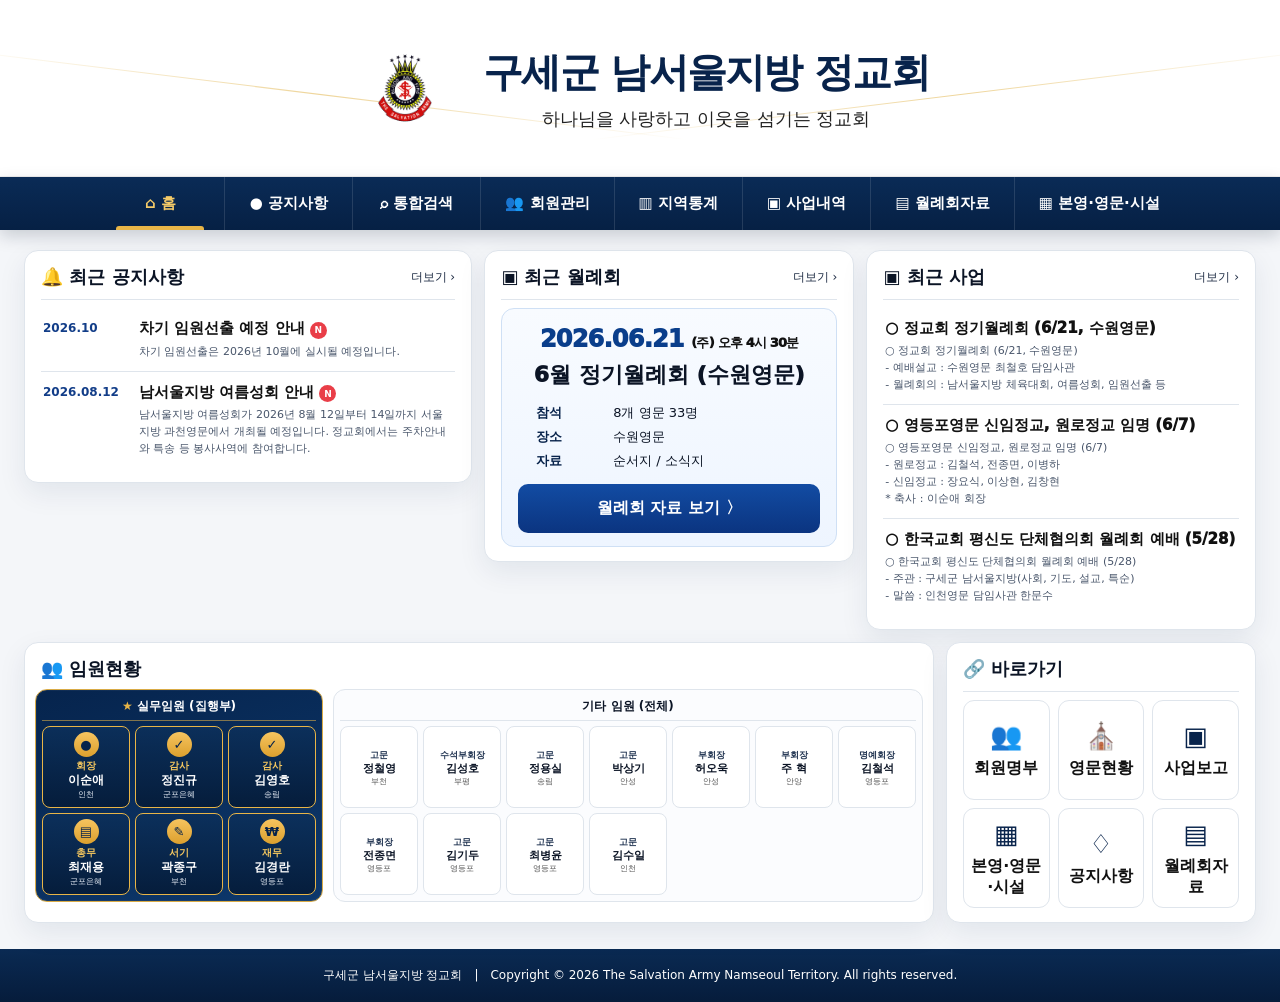
==== commit 890a182a: "Add files via upload" ====
--- a/index.html
+++ b/index.html
@@ -59,7 +59,7 @@
 @media(max-width:1050px){.brand{height:140px}.brand h1{font-size:30px}.brand img{width:85px;height:85px}.nav{overflow:auto;justify-content:flex-start}.nav button{min-width:110px;padding:15px 16px;font-size:13px}.dashboard-grid,.lower-grid,.officers-body{grid-template-columns:1fr}.exec-grid{grid-template-columns:repeat(3,1fr)}.other-grid{grid-template-columns:repeat(2,1fr)}}
 @media(max-width:640px){main{padding:12px 10px 20px}.brand{height:116px;gap:10px}.brand img{width:62px;height:62px}.brand h1{font-size:20px}.brand p{font-size:12px}.dashboard-grid{grid-template-columns:1fr}.exec-grid{grid-template-columns:repeat(2,1fr)}.quick-grid{grid-template-columns:repeat(2,1fr)}}
 
-/* V6.0 compact officer layout */
+/* V5.7 compact officer layout */
 .officers-body{
   grid-template-columns:1fr;
   gap:10px;
@@ -121,7 +121,7 @@
 }
 
 
-/* V6.0 GitHub Pages final - compact officers */
+/* V5.7 GitHub Pages final - compact officers */
 .officers-body{
   display:grid !important;
   grid-template-columns: 0.78fr 1.22fr !important;
@@ -229,7 +229,7 @@
 }
 
 
-/* V6.0 본영·사회복지시설 테이블 디자인 개선 */
+/* V5.7 본영·사회복지시설 테이블 디자인 개선 */
 #orgs h3{
   font-size:15px;
   letter-spacing:-.2px;
@@ -262,7 +262,7 @@
 .admin-unlocked{color:#087343!important;font-weight:900!important}
 
 
-/* V6.0 모바일 가로 본영·영문·시설 최적화 */
+/* V5.7 모바일 가로 본영·영문·시설 최적화 */
 .pastor-table-wrap{overflow-x:auto}
 .pastor-table{
   width:100%;
@@ -306,7 +306,7 @@
   }
 }
 
-/* V6.0 앱 내부 PDF 뷰어 */
+/* V5.7 앱 내부 PDF 뷰어 */
 .pdf-viewer-shell{
   height:calc(100vh - 62px);
   min-height:520px;
@@ -355,38 +355,12 @@
   text-overflow:ellipsis;
   white-space:nowrap;
 }
-#pdfPageContainer{
-  height:calc(100% - 56px);
-  overflow-y:auto;
-  overflow-x:hidden;
-  background:#dfe4eb;
-  padding:14px 10px 22px;
-  scroll-behavior:smooth;
-}
-.pdf-page{
-  width:min(100%,920px);
-  margin:0 auto 14px;
-  background:#fff;
-  border-radius:4px;
-  overflow:hidden;
-  box-shadow:0 4px 18px rgba(0,0,0,.14);
-  position:relative;
-}
-.pdf-page img{
+#pdfFrame{
   display:block;
   width:100%;
-  height:auto;
-}
-.pdf-page-number{
-  position:absolute;
-  right:8px;
-  bottom:8px;
-  background:rgba(6,32,68,.82);
-  color:#fff;
-  padding:3px 7px;
-  border-radius:999px;
-  font-size:10px;
-  font-weight:850;
+  height:calc(100% - 56px);
+  border:0;
+  background:#fff;
 }
 @media(max-width:640px){
   .pdf-viewer-shell{
@@ -407,24 +381,15 @@
   }
   .pdf-nav-btn{padding:7px 8px;font-size:10px}
   .pdf-nav-btn.external{grid-column:2;grid-row:1}
-  #pdfPageContainer{height:calc(100% - 78px);padding:8px 5px 16px}.pdf-page{margin-bottom:8px;border-radius:2px}
-}
-
-
-.meeting-month-card{display:grid;grid-template-columns:1fr auto;gap:12px;align-items:center;background:#fff;border:1px solid var(--line);border-radius:12px;padding:14px;margin:9px 0}
-.meeting-month-card h3{margin:0 0 5px;font-size:15px;color:#08234b}
-.meeting-month-card p{margin:0;font-size:11px;color:#566377;line-height:1.55}
-.meeting-links{display:flex;gap:7px;flex-wrap:wrap}
-.meeting-links a{text-decoration:none;background:#08234b;color:#fff;padding:9px 11px;border-radius:9px;font-size:11px;font-weight:850}
-.meeting-links a.light{background:#eef2f7;color:#111;border:1px solid var(--line)}
-.data-help{margin-top:14px;padding:12px;background:#fff8e8;border:1px solid #ead6a4;border-radius:10px;font-size:11px;line-height:1.7;color:#57451e}
-@media(max-width:640px){.meeting-month-card{grid-template-columns:1fr}.meeting-links{justify-content:flex-start}}
+  #pdfFrame{height:calc(100% - 78px)}
+}
+
 </style>
 </head>
 <body>
 <header class="header">
   <div class="brand">
-    <img src="assets/logo.png" alt="구세군 면류관">
+    <img src="logo.png" alt="구세군 면류관">
     <div><h1>구세군 남서울지방 정교회</h1><p>하나님을 사랑하고 이웃을 섬기는 정교회</p></div>
   </div>
 </header>
@@ -449,7 +414,14 @@
     </div>
     <div class="card">
       <div class="card-head"><h2>▣ 최근 월례회</h2><button class="more" onclick="showPage('meetings')">더보기 ›</button></div>
-      <div class="meeting-feature" id="homeMeetingFeature"><div style="padding:22px;text-align:center;color:#667489">월례회 자료를 불러오는 중...</div></div>
+      <div class="meeting-feature">
+        <div class="meeting-date">2026.06.21 <span style="font-size:13px;color:#111">(주) 오후 4시 30분</span></div>
+        <div class="meeting-title">6월 정기월례회 (수원영문)</div>
+        <div class="meeting-info"><b>참석</b><span>8개 영문 33명</span></div>
+        <div class="meeting-info"><b>장소</b><span>수원영문</span></div>
+        <div class="meeting-info"><b>자료</b><span>순서지 / 소식지</span></div>
+        <button class="primary" onclick="showPage('meetings')">월례회 자료 보기 〉</button>
+      </div>
     </div>
     <div class="card">
       <div class="card-head"><h2>▣ 최근 사업</h2><button class="more" onclick="showPage('business')">더보기 ›</button></div>
@@ -500,11 +472,31 @@
 
 <section id="meetings" class="page"><div class="subpage">
 <h2>월례회자료</h2>
-<p style="font-size:12px;color:#556277;margin:-4px 0 12px">PDF는 새 창으로 열립니다. 모든 페이지를 본 뒤 새 창을 닫으면 앱 화면으로 바로 돌아옵니다.</p>
-<div id="meetingArchive"></div>
+<div class="archive-item">
+  <div>
+    <strong>2026년 6월 정기월례회</strong>
+    <p style="font-size:12px;color:#555">2026.06.21 · 수원영문 · 순서지 / 소식지</p>
+  </div>
+  <div style="display:flex;gap:7px;flex-wrap:wrap">
+    <button class="smallbtn" type="button" onclick="openPdfViewer('2026-06_monthly_order.pdf','2026년 6월 월례회 순서지')">순서지 보기</button>
+    <button class="smallbtn light" type="button" onclick="openPdfViewer('2026-06_newsletter.pdf','2026년 6월 월례회 소식지')">소식지 보기</button>
+  </div>
+</div>
 </div></section>
 
-
+<section id="pdfViewer" class="page">
+  <div class="pdf-viewer-shell">
+    <div class="pdf-toolbar">
+      <div class="pdf-toolbar-left">
+        <button class="pdf-nav-btn" type="button" onclick="closePdfViewer()">← 월례회자료</button>
+        <button class="pdf-nav-btn home" type="button" onclick="goPdfHome()">⌂ 홈</button>
+      </div>
+      <div id="pdfViewerTitle" class="pdf-title">PDF 자료</div>
+      <a id="pdfOpenExternal" class="pdf-nav-btn external" href="#" target="_blank" rel="noopener">새 창으로 열기</a>
+    </div>
+    <iframe id="pdfFrame" title="PDF 문서 보기"></iframe>
+  </div>
+</section>
 
 <section id="orgs" class="page"><div class="subpage">
 <h2>본영·영문·시설</h2>
@@ -519,8 +511,8 @@
 <footer class="footer">구세군 남서울지방 정교회　|　Copyright © 2026 The Salvation Army Namseoul Territory. All rights reserved.</footer>
 
 <script>
-window.APP_DATA={"meta": {"version": "V6.0", "asOf": "2026년 7월"}, "members": [{"번호": "1", "지역": "중부", "영문": "강남", "직분": "서기", "성명": "신동수", "연락처": "010-****-3077", "남서울지방정교회 임원": "", "담임사관": "참령 안근정", "목양사관": "참령 김은애"}, {"번호": "2", "지역": "중부", "영문": "강남", "직분": "자산", "성명": "정구종", "연락처": "010-****-1653", "남서울지방정교회 임원": "", "담임사관": "참령 안근정", "목양사관": "참령 김은애"}, {"번호": "3", "지역": "강남", "영문": "관악", "직분": "선교", "성명": "김장호", "연락처": "010-****-0848", "남서울지방정교회 임원": "", "담임사관": "참령 이용운", "목양사관": "참령 김은주"}, {"번호": "4", "지역": "강남", "영문": "군포은혜", "직분": "선교", "성명": "김종찬", "연락처": "010-****-6225", "남서울지방정교회 임원": "", "담임사관": "정위 윤현충", "목양사관": "정위 김선화"}, {"번호": "5", "지역": "강남", "영문": "군포은혜", "직분": "서기", "성명": "최재용", "연락처": "010-****-0521", "남서울지방정교회 임원": "총무", "담임사관": "정위 윤현충", "목양사관": "정위 김선화"}, {"번호": "6", "지역": "강남", "영문": "군포은혜", "직분": "원로", "성명": "김윤수", "연락처": "010-****-3656", "남서울지방정교회 임원": "", "담임사관": "정위 윤현충", "목양사관": "정위 김선화"}, {"번호": "7", "지역": "강남", "영문": "군포은혜", "직분": "원로", "성명": "방기호", "연락처": "010-****-3112", "남서울지방정교회 임원": "", "담임사관": "정위 윤현충", "목양사관": "정위 김선화"}, {"번호": "8", "지역": "강남", "영문": "군포은혜", "직분": "원로", "성명": "정진규", "연락처": "010-****-1865", "남서울지방정교회 임원": "감사", "담임사관": "정위 윤현충", "목양사관": "정위 김선화"}, {"번호": "9", "지역": "중부", "영문": "남서울", "직분": "선교", "성명": "김수균", "연락처": "010-****-8866", "남서울지방정교회 임원": "", "담임사관": "참령 이재성", "목양사관": "참령 이은경"}, {"번호": "10", "지역": "중부", "영문": "남서울", "직분": "서기", "성명": "홍왕표", "연락처": "010-****-9855", "남서울지방정교회 임원": "", "담임사관": "참령 이재성", "목양사관": "참령 이은경"}, {"번호": "11", "지역": "중부", "영문": "남서울", "직분": "재무", "성명": "권영남", "연락처": "010-****-1504", "남서울지방정교회 임원": "", "담임사관": "참령 이재성", "목양사관": "참령 이은경"}, {"번호": "12", "지역": "중부", "영문": "남서울", "직분": "원로", "성명": "서판용", "연락처": "010-****-6455", "남서울지방정교회 임원": "", "담임사관": "참령 이재성", "목양사관": "참령 이은경"}, {"번호": "13", "지역": "인천", "영문": "만수", "직분": "선교", "성명": "서민석", "연락처": "010-****-0733", "남서울지방정교회 임원": "", "담임사관": "참령 박종서", "목양사관": "참령 김영순"}, {"번호": "14", "지역": "강남", "영문": "부천", "직분": "선교", "성명": "정철영", "연락처": "010-****-8331", "남서울지방정교회 임원": "고문", "담임사관": "참령 조한근", "목양사관": "참령 김선화"}, {"번호": "15", "지역": "강남", "영문": "부천", "직분": "서기", "성명": "곽종구", "연락처": "010-****-7921", "남서울지방정교회 임원": "서기", "담임사관": "참령 조한근", "목양사관": "참령 김선화"}, {"번호": "16", "지역": "강남", "영문": "부천", "직분": "재무", "성명": "송웅섭", "연락처": "010-****-9830", "남서울지방정교회 임원": "", "담임사관": "참령 조한근", "목양사관": "참령 김선화"}, {"번호": "17", "지역": "강남", "영문": "부천", "직분": "청년", "성명": "고성규", "연락처": "010-****-6150", "남서울지방정교회 임원": "", "담임사관": "참령 조한근", "목양사관": "참령 김선화"}, {"번호": "18", "지역": "강남", "영문": "부천", "직분": "원로", "성명": "이만희", "연락처": "010-****-6684", "남서울지방정교회 임원": "", "담임사관": "참령 조한근", "목양사관": "참령 김선화"}, {"번호": "19", "지역": "강남", "영문": "부천", "직분": "원로", "성명": "문공주", "연락처": "010-****-3117", "남서울지방정교회 임원": "", "담임사관": "참령 조한근", "목양사관": "참령 김선화"}, {"번호": "20", "지역": "인천", "영문": "부평", "직분": "서기", "성명": "천정수", "연락처": "010-****-5704", "남서울지방정교회 임원": "", "담임사관": "참령 염용돈", "목양사관": "참령 고현옥"}, {"번호": "21", "지역": "인천", "영문": "부평", "직분": "교육", "성명": "김성호", "연락처": "010-****-5032", "남서울지방정교회 임원": "수석부회장", "담임사관": "참령 염용돈", "목양사관": "참령 고현옥"}, {"번호": "22", "지역": "인천", "영문": "부평", "직분": "자산", "성명": "김재국", "연락처": "010-****-5722", "남서울지방정교회 임원": "", "담임사관": "참령 염용돈", "목양사관": "참령 고현옥"}, {"번호": "23", "지역": "인천", "영문": "부평", "직분": "청년", "성명": "최용호", "연락처": "010-****-6526", "남서울지방정교회 임원": "", "담임사관": "참령 염용돈", "목양사관": "참령 고현옥"}, {"번호": "24", "지역": "인천", "영문": "부평", "직분": "협동", "성명": "이순애", "연락처": "010-****-3232", "남서울지방정교회 임원": "", "담임사관": "참령 염용돈", "목양사관": "참령 고현옥"}, {"번호": "25", "지역": "인천", "영문": "부평", "직분": "원로", "성명": "한영식", "연락처": "010-****-3230", "남서울지방정교회 임원": "", "담임사관": "참령 염용돈", "목양사관": "참령 고현옥"}, {"번호": "26", "지역": "인천", "영문": "부평", "직분": "원로", "성명": "최광선", "연락처": "010-****-6526", "남서울지방정교회 임원": "", "담임사관": "참령 염용돈", "목양사관": "참령 고현옥"}, {"번호": "27", "지역": "인천", "영문": "부평", "직분": "원로", "성명": "이명자", "연락처": "010-****-7070", "남서울지방정교회 임원": "", "담임사관": "참령 염용돈", "목양사관": "참령 고현옥"}, {"번호": "28", "지역": "인천", "영문": "부평", "직분": "원로", "성명": "최승천", "연락처": "010-****-7251", "남서울지방정교회 임원": "", "담임사관": "참령 염용돈", "목양사관": "참령 고현옥"}, {"번호": "29", "지역": "인천", "영문": "송림", "직분": "선교", "성명": "정용실", "연락처": "010-****-3728", "남서울지방정교회 임원": "고문", "담임사관": "참령 임효민", "목양사관": "참령 김민정"}, {"번호": "30", "지역": "인천", "영문": "송림", "직분": "서기", "성명": "김영호", "연락처": "010-****-6208", "남서울지방정교회 임원": "감사", "담임사관": "참령 임효민", "목양사관": "참령 김민정"}, {"번호": "31", "지역": "인천", "영문": "송림", "직분": "재무", "성명": "이정관", "연락처": "010-****-0697", "남서울지방정교회 임원": "", "담임사관": "참령 임효민", "목양사관": "참령 김민정"}, {"번호": "32", "지역": "인천", "영문": "송림", "직분": "원로", "성명": "정영자", "연락처": "010-****-9880", "남서울지방정교회 임원": "", "담임사관": "참령 임효민", "목양사관": "참령 김민정"}, {"번호": "33", "지역": "인천", "영문": "송림", "직분": "원로", "성명": "김재규", "연락처": "010-****-6649", "남서울지방정교회 임원": "", "담임사관": "참령 임효민", "목양사관": "참령 김민정"}, {"번호": "34", "지역": "경기", "영문": "송탄", "직분": "선교", "성명": "서종근", "연락처": "010-****-5779", "남서울지방정교회 임원": "", "담임사관": "참령 유계준", "목양사관": "참령 김한정"}, {"번호": "35", "지역": "경기", "영문": "송탄", "직분": "서기", "성명": "최종기", "연락처": "010-****-1681", "남서울지방정교회 임원": "", "담임사관": "참령 유계준", "목양사관": "참령 김한정"}, {"번호": "36", "지역": "경기", "영문": "송탄", "직분": "원로", "성명": "박용세", "연락처": "010-****-7147", "남서울지방정교회 임원": "", "담임사관": "참령 유계준", "목양사관": "참령 김한정"}, {"번호": "37", "지역": "중부", "영문": "수원", "직분": "선교", "성명": "유현구", "연락처": "010-****-4470", "남서울지방정교회 임원": "", "담임사관": "정위 최철호", "목양사관": "정위 김유미"}, {"번호": "38", "지역": "중부", "영문": "수원", "직분": "서기", "성명": "최상욱", "연락처": "010-****-8423", "남서울지방정교회 임원": "", "담임사관": "정위 최철호", "목양사관": "정위 김유미"}, {"번호": "39", "지역": "중부", "영문": "수원", "직분": "자산", "성명": "김종호", "연락처": "010-****-2363", "남서울지방정교회 임원": "", "담임사관": "정위 최철호", "목양사관": "정위 김유미"}, {"번호": "40", "지역": "중부", "영문": "수원", "직분": "청년", "성명": "신훈영", "연락처": "010-****-0051", "남서울지방정교회 임원": "", "담임사관": "정위 최철호", "목양사관": "정위 김유미"}, {"번호": "41", "지역": "중부", "영문": "수원", "직분": "원로", "성명": "최경락", "연락처": "010-****-5053", "남서울지방정교회 임원": "", "담임사관": "정위 최철호", "목양사관": "정위 김유미"}, {"번호": "42", "지역": "중부", "영문": "수원", "직분": "원로", "성명": "최태석", "연락처": "010-****-7867", "남서울지방정교회 임원": "", "담임사관": "정위 최철호", "목양사관": "정위 김유미"}, {"번호": "43", "지역": "경기", "영문": "안성", "직분": "선교", "성명": "박상기", "연락처": "010-****-3859", "남서울지방정교회 임원": "고문", "담임사관": "참령 이덕균", "목양사관": "참령 장영주"}, {"번호": "44", "지역": "경기", "영문": "안성", "직분": "서기", "성명": "서정식", "연락처": "010-****-4704", "남서울지방정교회 임원": "", "담임사관": "참령 이덕균", "목양사관": "참령 장영주"}, {"번호": "45", "지역": "경기", "영문": "안성", "직분": "재무", "성명": "허오욱", "연락처": "010-****-3961", "남서울지방정교회 임원": "부회장", "담임사관": "참령 이덕균", "목양사관": "참령 장영주"}, {"번호": "46", "지역": "경기", "영문": "안성", "직분": "자산", "성명": "배인환", "연락처": "010-****-8572", "남서울지방정교회 임원": "", "담임사관": "참령 이덕균", "목양사관": "참령 장영주"}, {"번호": "47", "지역": "경기", "영문": "안성", "직분": "청년", "성명": "김은주", "연락처": "010-****-9586", "남서울지방정교회 임원": "", "담임사관": "참령 이덕균", "목양사관": "참령 장영주"}, {"번호": "48", "지역": "경기", "영문": "안성", "직분": "원로", "성명": "윤용민", "연락처": "010-****-3179", "남서울지방정교회 임원": "", "담임사관": "참령 이덕균", "목양사관": "참령 장영주"}, {"번호": "49", "지역": "경기", "영문": "안성", "직분": "원로", "성명": "윤종홍", "연락처": "010-****-3396", "남서울지방정교회 임원": "", "담임사관": "참령 이덕균", "목양사관": "참령 장영주"}, {"번호": "50", "지역": "중부", "영문": "안양", "직분": "서기", "성명": "주  혁", "연락처": "010-****-2451", "남서울지방정교회 임원": "부회장", "담임사관": "참령 김성순", "목양사관": "참령 김양희"}, {"번호": "51", "지역": "중부", "영문": "안양", "직분": "재무", "성명": "김상규", "연락처": "010-****-1990", "남서울지방정교회 임원": "", "담임사관": "참령 김성순", "목양사관": "참령 김양희"}, {"번호": "52", "지역": "중부", "영문": "안양", "직분": "원로", "성명": "고용운", "연락처": "010-****-9779", "남서울지방정교회 임원": "", "담임사관": "참령 김성순", "목양사관": "참령 김양희"}, {"번호": "53", "지역": "강남", "영문": "연합", "직분": "재무", "성명": "강근식", "연락처": "010-****-1913", "남서울지방정교회 임원": "", "담임사관": "정위 이상근", "목양사관": "정위 이한나"}, {"번호": "54", "지역": "강남", "영문": "영등포", "직분": "선교", "성명": "장요식", "연락처": "", "남서울지방정교회 임원": "", "담임사관": "참령 김병선", "목양사관": "참령 박윤희"}, {"번호": "55", "지역": "강남", "영문": "영등포", "직분": "서기", "성명": "이상현", "연락처": "", "남서울지방정교회 임원": "", "담임사관": "참령 김병선", "목양사관": "참령 박윤희"}, {"번호": "56", "지역": "강남", "영문": "영등포", "직분": "교육", "성명": "김찬현", "연락처": "", "남서울지방정교회 임원": "", "담임사관": "참령 김병선", "목양사관": "참령 박윤희"}, {"번호": "57", "지역": "강남", "영문": "영등포", "직분": "재무", "성명": "김경란", "연락처": "010-****-3080", "남서울지방정교회 임원": "재무", "담임사관": "참령 김병선", "목양사관": "참령 박윤희"}, {"번호": "58", "지역": "강남", "영문": "영등포", "직분": "청년", "성명": "강수형", "연락처": "010-****-6251", "남서울지방정교회 임원": "", "담임사관": "참령 김병선", "목양사관": "참령 박윤희"}, {"번호": "59", "지역": "강남", "영문": "영등포", "직분": "사회복지", "성명": "노숙희", "연락처": "010-****-2062", "남서울지방정교회 임원": "", "담임사관": "참령 김병선", "목양사관": "참령 박윤희"}, {"번호": "60", "지역": "강남", "영문": "영등포", "직분": "원로", "성명": "김철석", "연락처": "010-****-8156", "남서울지방정교회 임원": "명예회장", "담임사관": "참령 김병선", "목양사관": "참령 박윤희"}, {"번호": "61", "지역": "강남", "영문": "영등포", "직분": "원로", "성명": "이병하", "연락처": "010-****-2571", "남서울지방정교회 임원": "", "담임사관": "참령 김병선", "목양사관": "참령 박윤희"}, {"번호": "62", "지역": "강남", "영문": "영등포", "직분": "원로", "성명": "전종면", "연락처": "010-****-8254", "남서울지방정교회 임원": "부회장", "담임사관": "참령 김병선", "목양사관": "참령 박윤희"}, {"번호": "63", "지역": "강남", "영문": "영등포", "직분": "원로", "성명": "강  옥", "연락처": "010-****-6635", "남서울지방정교회 임원": "", "담임사관": "참령 김병선", "목양사관": "참령 박윤희"}, {"번호": "64", "지역": "강남", "영문": "영등포", "직분": "원로", "성명": "임세영", "연락처": "010-****-9171", "남서울지방정교회 임원": "", "담임사관": "참령 김병선", "목양사관": "참령 박윤희"}, {"번호": "65", "지역": "강남", "영문": "영등포", "직분": "원로", "성명": "이상국", "연락처": "010-****-0091", "남서울지방정교회 임원": "", "담임사관": "참령 김병선", "목양사관": "참령 박윤희"}, {"번호": "66", "지역": "강남", "영문": "영등포", "직분": "원로", "성명": "권승남", "연락처": "010-****-4764", "남서울지방정교회 임원": "", "담임사관": "참령 김병선", "목양사관": "참령 박윤희"}, {"번호": "67", "지역": "강남", "영문": "영등포", "직분": "원로", "성명": "김기두", "연락처": "010-****-2928", "남서울지방정교회 임원": "고문", "담임사관": "참령 김병선", "목양사관": "참령 박윤희"}, {"번호": "68", "지역": "강남", "영문": "영등포", "직분": "원로", "성명": "최병윤", "연락처": "010-****-5991", "남서울지방정교회 임원": "고문", "담임사관": "참령 김병선", "목양사관": "참령 박윤희"}, {"번호": "69", "지역": "강남", "영문": "영등포", "직분": "원로", "성명": "윤경용", "연락처": "010-****-2147", "남서울지방정교회 임원": "", "담임사관": "참령 김병선", "목양사관": "참령 박윤희"}, {"번호": "70", "지역": "강남", "영문": "영등포", "직분": "원로", "성명": "윤병기", "연락처": "010-****-7963", "남서울지방정교회 임원": "", "담임사관": "참령 김병선", "목양사관": "참령 박윤희"}, {"번호": "71", "지역": "경기", "영문": "이천", "직분": "서기", "성명": "신종만", "연락처": "010-****-2975", "남서울지방정교회 임원": "", "담임사관": "참령 정택영", "목양사관": "참령 박혜수"}, {"번호": "72", "지역": "경기", "영문": "이천", "직분": "재무", "성명": "김은수", "연락처": "010-****-5870", "남서울지방정교회 임원": "", "담임사관": "참령 정택영", "목양사관": "참령 박혜수"}, {"번호": "73", "지역": "경기", "영문": "이천", "직분": "원로", "성명": "박기우", "연락처": "010-****-7262", "남서울지방정교회 임원": "", "담임사관": "참령 정택영", "목양사관": "참령 박혜수"}, {"번호": "74", "지역": "인천", "영문": "인천", "직분": "선교", "성명": "이순애", "연락처": "010-****-8357", "남서울지방정교회 임원": "회장", "담임사관": "정위 한문수", "목양사관": "정위 구민정"}, {"번호": "75", "지역": "인천", "영문": "인천", "직분": "서기", "성명": "전두수", "연락처": "010-****-6276", "남서울지방정교회 임원": "", "담임사관": "정위 한문수", "목양사관": "정위 구민정"}, {"번호": "76", "지역": "인천", "영문": "인천", "직분": "복지", "성명": "김인곤", "연락처": "010-****-2877", "남서울지방정교회 임원": "", "담임사관": "정위 한문수", "목양사관": "정위 구민정"}, {"번호": "77", "지역": "인천", "영문": "인천", "직분": "교육", "성명": "최병우", "연락처": "010-****-5211", "남서울지방정교회 임원": "", "담임사관": "정위 한문수", "목양사관": "정위 구민정"}, {"번호": "78", "지역": "인천", "영문": "인천", "직분": "자산", "성명": "안병은", "연락처": "010-****-3815", "남서울지방정교회 임원": "", "담임사관": "정위 한문수", "목양사관": "정위 구민정"}, {"번호": "79", "지역": "인천", "영문": "인천", "직분": "원로", "성명": "손철헌", "연락처": "010-****-6475", "남서울지방정교회 임원": "", "담임사관": "정위 한문수", "목양사관": "정위 구민정"}, {"번호": "80", "지역": "인천", "영문": "인천", "직분": "원로", "성명": "홍순모", "연락처": "010-****-2320", "남서울지방정교회 임원": "", "담임사관": "정위 한문수", "목양사관": "정위 구민정"}, {"번호": "81", "지역": "인천", "영문": "인천", "직분": "원로", "성명": "배형선", "연락처": "010-****-0515", "남서울지방정교회 임원": "", "담임사관": "정위 한문수", "목양사관": "정위 구민정"}, {"번호": "82", "지역": "인천", "영문": "인천", "직분": "원로", "성명": "이경숙", "연락처": "010-****-4342", "남서울지방정교회 임원": "", "담임사관": "정위 한문수", "목양사관": "정위 구민정"}, {"번호": "83", "지역": "인천", "영문": "인천", "직분": "원로", "성명": "김수일", "연락처": "010-****-2031", "남서울지방정교회 임원": "고문", "담임사관": "정위 한문수", "목양사관": "정위 구민정"}, {"번호": "84", "지역": "인천", "영문": "인천", "직분": "원로", "성명": "권병돈", "연락처": "010-****-5448", "남서울지방정교회 임원": "", "담임사관": "정위 한문수", "목양사관": "정위 구민정"}, {"번호": "85", "지역": "인천", "영문": "인천", "직분": "원로", "성명": "이명섭", "연락처": "010-****-3362", "남서울지방정교회 임원": "", "담임사관": "정위 한문수", "목양사관": "정위 구민정"}, {"번호": "86", "지역": "인천", "영문": "인평", "직분": "선교", "성명": "손현식", "연락처": "010-****-7061", "남서울지방정교회 임원": "", "담임사관": "정위 정일해", "목양사관": "정위 윤효정"}, {"번호": "87", "지역": "경기", "영문": "오산", "직분": "선교", "성명": "강인구", "연락처": "010-****-1156", "남서울지방정교회 임원": "", "담임사관": "정위 정상혁", "목양사관": "정위 전혜원"}, {"번호": "88", "지역": "경기", "영문": "평택", "직분": "선교", "성명": "이기창", "연락처": "010-****-8159", "남서울지방정교회 임원": "", "담임사관": "참령 김필용", "목양사관": "참령 윤희정"}, {"번호": "89", "지역": "경기", "영문": "평택", "직분": "서기", "성명": "강이임", "연락처": "010-****-6296", "남서울지방정교회 임원": "", "담임사관": "참령 김필용", "목양사관": "참령 윤희정"}], "organizations": [{"번호": "90", "지역": "중부", "영문": "안산", "직분": "", "성명": "", "연락처": "", "남서울지방정교회 임원": "", "담임사관": "참령 김진태", "목양사관": "참령 정강숙"}, {"번호": "91", "지역": "중부", "영문": "밀알", "직분": "", "성명": "", "연락처": "", "남서울지방정교회 임원": "", "담임사관": "참령 김기태", "목양사관": "-"}, {"번호": "92", "지역": "인천", "영문": "평강", "직분": "", "성명": "", "연락처": "", "남서울지방정교회 임원": "", "담임사관": "참령 정홍례", "목양사관": "-"}, {"번호": "93", "지역": "인천", "영문": "미추홀", "직분": "", "성명": "", "연락처": "", "남서울지방정교회 임원": "", "담임사관": "부위 구현모", "목양사관": "부위 김수경"}, {"번호": "94", "지역": "경기", "영문": "남안성", "직분": "", "성명": "", "연락처": "", "남서울지방정교회 임원": "", "담임사관": "정위 현은숙", "목양사관": "-"}, {"번호": "95", "지역": "경기", "영문": "북안성", "직분": "", "성명": "", "연락처": "", "남서울지방정교회 임원": "", "담임사관": "참령 이종우", "목양사관": "참령 김회경"}, {"번호": "96", "지역": "사회복지시설", "영문": "합정노인복지세터", "직분": "", "성명": "", "연락처": "", "남서울지방정교회 임원": "", "담임사관": "센터장 참령 김필용", "목양사관": "-"}, {"번호": "97", "지역": "사회복지시설", "영문": "샛별어린이집", "직분": "", "성명": "", "연락처": "", "남서울지방정교회 임원": "", "담임사관": "대표 정위 전혜원", "목양사관": "-"}, {"번호": "98", "지역": "사회복지시설", "영문": "와동지역어린이센터", "직분": "", "성명": "", "연락처": "", "남서울지방정교회 임원": "", "담임사관": "센터장 참령 정강숙", "목양사관": "-"}, {"번호": "99", "지역": "사회복지시설", "영문": "평택재가복지센터", "직분": "", "성명": "", "연락처": "", "남서울지방정교회 임원": "", "담임사관": "센터장 참령 변진옥", "목양사관": "-"}, {"번호": "100", "지역": "지방본영", "영문": "지방본영", "직분": "", "성명": "", "연락처": "031-236-7811", "남서울지방정교회 임원": "", "담임사관": "지방장관 부정령 조진호", "목양사관": "지방여성사역서기관 부정령 김주연"}], "business": [], "corpsPastors": [{"지역": "중부", "영문": "강남", "담임사관": "참령 안근정", "목양사관": "참령 김은애"}, {"지역": "중부", "영문": "남서울", "담임사관": "참령 이재성", "목양사관": "참령 이은경"}, {"지역": "중부", "영문": "밀알", "담임사관": "참령 김기태", "목양사관": "-"}, {"지역": "중부", "영문": "수원", "담임사관": "정위 최철호", "목양사관": "정위 김유미"}, {"지역": "중부", "영문": "안산", "담임사관": "참령 김진태", "목양사관": "참령 정강숙"}, {"지역": "중부", "영문": "안양", "담임사관": "참령 김성순", "목양사관": "참령 김양희"}, {"지역": "강남", "영문": "관악", "담임사관": "참령 이용운", "목양사관": "참령 김은주"}, {"지역": "강남", "영문": "군포은혜", "담임사관": "정위 윤현충", "목양사관": "정위 김선화"}, {"지역": "강남", "영문": "부천", "담임사관": "참령 조한근", "목양사관": "참령 김선화"}, {"지역": "강남", "영문": "연합", "담임사관": "정위 이상근", "목양사관": "정위 이한나"}, {"지역": "강남", "영문": "영등포", "담임사관": "참령 김병선", "목양사관": "참령 박윤희"}, {"지역": "경기", "영문": "남안성", "담임사관": "정위 현은숙", "목양사관": "-"}, {"지역": "경기", "영문": "북안성", "담임사관": "참령 이종우", "목양사관": "참령 김회경"}, {"지역": "경기", "영문": "송탄", "담임사관": "참령 유계준", "목양사관": "참령 김한정"}, {"지역": "경기", "영문": "안성", "담임사관": "참령 이덕균", "목양사관": "참령 장영주"}, {"지역": "경기", "영문": "오산", "담임사관": "정위 정상혁", "목양사관": "정위 전혜원"}, {"지역": "경기", "영문": "이천", "담임사관": "참령 정택영", "목양사관": "참령 박혜수"}, {"지역": "경기", "영문": "평택", "담임사관": "참령 김필용", "목양사관": "참령 윤희정"}, {"지역": "인천", "영문": "만수", "담임사관": "참령 박종서", "목양사관": "참령 김영순"}, {"지역": "인천", "영문": "미추홀", "담임사관": "부위 구현모", "목양사관": "부위 김수경"}, {"지역": "인천", "영문": "부평", "담임사관": "참령 염용돈", "목양사관": "참령 고현옥"}, {"지역": "인천", "영문": "송림", "담임사관": "참령 임효민", "목양사관": "참령 김민정"}, {"지역": "인천", "영문": "인천", "담임사관": "정위 한문수", "목양사관": "정위 구민정"}, {"지역": "인천", "영문": "인평", "담임사관": "정위 정일해", "목양사관": "정위 윤효정"}, {"지역": "인천", "영문": "평강", "담임사관": "참령 정홍례", "목양사관": "-"}]};
-window.NOTICES=[];
+window.APP_DATA={"meta": {"version": "V5.7", "asOf": "2026년 7월"}, "members": [{"번호": "1", "지역": "중부", "영문": "강남", "직분": "서기", "성명": "신동수", "연락처": "010-****-3077", "남서울지방정교회 임원": "", "담임사관": "참령 안근정", "목양사관": "참령 김은애"}, {"번호": "2", "지역": "중부", "영문": "강남", "직분": "자산", "성명": "정구종", "연락처": "010-****-1653", "남서울지방정교회 임원": "", "담임사관": "참령 안근정", "목양사관": "참령 김은애"}, {"번호": "3", "지역": "강남", "영문": "관악", "직분": "선교", "성명": "김장호", "연락처": "010-****-0848", "남서울지방정교회 임원": "", "담임사관": "참령 이용운", "목양사관": "참령 김은주"}, {"번호": "4", "지역": "강남", "영문": "군포은혜", "직분": "선교", "성명": "김종찬", "연락처": "010-****-6225", "남서울지방정교회 임원": "", "담임사관": "정위 윤현충", "목양사관": "정위 김선화"}, {"번호": "5", "지역": "강남", "영문": "군포은혜", "직분": "서기", "성명": "최재용", "연락처": "010-****-0521", "남서울지방정교회 임원": "총무", "담임사관": "정위 윤현충", "목양사관": "정위 김선화"}, {"번호": "6", "지역": "강남", "영문": "군포은혜", "직분": "원로", "성명": "김윤수", "연락처": "010-****-3656", "남서울지방정교회 임원": "", "담임사관": "정위 윤현충", "목양사관": "정위 김선화"}, {"번호": "7", "지역": "강남", "영문": "군포은혜", "직분": "원로", "성명": "방기호", "연락처": "010-****-3112", "남서울지방정교회 임원": "", "담임사관": "정위 윤현충", "목양사관": "정위 김선화"}, {"번호": "8", "지역": "강남", "영문": "군포은혜", "직분": "원로", "성명": "정진규", "연락처": "010-****-1865", "남서울지방정교회 임원": "감사", "담임사관": "정위 윤현충", "목양사관": "정위 김선화"}, {"번호": "9", "지역": "중부", "영문": "남서울", "직분": "선교", "성명": "김수균", "연락처": "010-****-8866", "남서울지방정교회 임원": "", "담임사관": "참령 이재성", "목양사관": "참령 이은경"}, {"번호": "10", "지역": "중부", "영문": "남서울", "직분": "서기", "성명": "홍왕표", "연락처": "010-****-9855", "남서울지방정교회 임원": "", "담임사관": "참령 이재성", "목양사관": "참령 이은경"}, {"번호": "11", "지역": "중부", "영문": "남서울", "직분": "재무", "성명": "권영남", "연락처": "010-****-1504", "남서울지방정교회 임원": "", "담임사관": "참령 이재성", "목양사관": "참령 이은경"}, {"번호": "12", "지역": "중부", "영문": "남서울", "직분": "원로", "성명": "서판용", "연락처": "010-****-6455", "남서울지방정교회 임원": "", "담임사관": "참령 이재성", "목양사관": "참령 이은경"}, {"번호": "13", "지역": "인천", "영문": "만수", "직분": "선교", "성명": "서민석", "연락처": "010-****-0733", "남서울지방정교회 임원": "", "담임사관": "참령 박종서", "목양사관": "참령 김영순"}, {"번호": "14", "지역": "강남", "영문": "부천", "직분": "선교", "성명": "정철영", "연락처": "010-****-8331", "남서울지방정교회 임원": "고문", "담임사관": "참령 조한근", "목양사관": "참령 김선화"}, {"번호": "15", "지역": "강남", "영문": "부천", "직분": "서기", "성명": "곽종구", "연락처": "010-****-7921", "남서울지방정교회 임원": "서기", "담임사관": "참령 조한근", "목양사관": "참령 김선화"}, {"번호": "16", "지역": "강남", "영문": "부천", "직분": "재무", "성명": "송웅섭", "연락처": "010-****-9830", "남서울지방정교회 임원": "", "담임사관": "참령 조한근", "목양사관": "참령 김선화"}, {"번호": "17", "지역": "강남", "영문": "부천", "직분": "청년", "성명": "고성규", "연락처": "010-****-6150", "남서울지방정교회 임원": "", "담임사관": "참령 조한근", "목양사관": "참령 김선화"}, {"번호": "18", "지역": "강남", "영문": "부천", "직분": "원로", "성명": "이만희", "연락처": "010-****-6684", "남서울지방정교회 임원": "", "담임사관": "참령 조한근", "목양사관": "참령 김선화"}, {"번호": "19", "지역": "강남", "영문": "부천", "직분": "원로", "성명": "문공주", "연락처": "010-****-3117", "남서울지방정교회 임원": "", "담임사관": "참령 조한근", "목양사관": "참령 김선화"}, {"번호": "20", "지역": "인천", "영문": "부평", "직분": "서기", "성명": "천정수", "연락처": "010-****-5704", "남서울지방정교회 임원": "", "담임사관": "참령 염용돈", "목양사관": "참령 고현옥"}, {"번호": "21", "지역": "인천", "영문": "부평", "직분": "교육", "성명": "김성호", "연락처": "010-****-5032", "남서울지방정교회 임원": "수석부회장", "담임사관": "참령 염용돈", "목양사관": "참령 고현옥"}, {"번호": "22", "지역": "인천", "영문": "부평", "직분": "자산", "성명": "김재국", "연락처": "010-****-5722", "남서울지방정교회 임원": "", "담임사관": "참령 염용돈", "목양사관": "참령 고현옥"}, {"번호": "23", "지역": "인천", "영문": "부평", "직분": "청년", "성명": "최용호", "연락처": "010-****-6526", "남서울지방정교회 임원": "", "담임사관": "참령 염용돈", "목양사관": "참령 고현옥"}, {"번호": "24", "지역": "인천", "영문": "부평", "직분": "협동", "성명": "이순애", "연락처": "010-****-3232", "남서울지방정교회 임원": "", "담임사관": "참령 염용돈", "목양사관": "참령 고현옥"}, {"번호": "25", "지역": "인천", "영문": "부평", "직분": "원로", "성명": "한영식", "연락처": "010-****-3230", "남서울지방정교회 임원": "", "담임사관": "참령 염용돈", "목양사관": "참령 고현옥"}, {"번호": "26", "지역": "인천", "영문": "부평", "직분": "원로", "성명": "최광선", "연락처": "010-****-6526", "남서울지방정교회 임원": "", "담임사관": "참령 염용돈", "목양사관": "참령 고현옥"}, {"번호": "27", "지역": "인천", "영문": "부평", "직분": "원로", "성명": "이명자", "연락처": "010-****-7070", "남서울지방정교회 임원": "", "담임사관": "참령 염용돈", "목양사관": "참령 고현옥"}, {"번호": "28", "지역": "인천", "영문": "부평", "직분": "원로", "성명": "최승천", "연락처": "010-****-7251", "남서울지방정교회 임원": "", "담임사관": "참령 염용돈", "목양사관": "참령 고현옥"}, {"번호": "29", "지역": "인천", "영문": "송림", "직분": "선교", "성명": "정용실", "연락처": "010-****-3728", "남서울지방정교회 임원": "고문", "담임사관": "참령 임효민", "목양사관": "참령 김민정"}, {"번호": "30", "지역": "인천", "영문": "송림", "직분": "서기", "성명": "김영호", "연락처": "010-****-6208", "남서울지방정교회 임원": "감사", "담임사관": "참령 임효민", "목양사관": "참령 김민정"}, {"번호": "31", "지역": "인천", "영문": "송림", "직분": "재무", "성명": "이정관", "연락처": "010-****-0697", "남서울지방정교회 임원": "", "담임사관": "참령 임효민", "목양사관": "참령 김민정"}, {"번호": "32", "지역": "인천", "영문": "송림", "직분": "원로", "성명": "정영자", "연락처": "010-****-9880", "남서울지방정교회 임원": "", "담임사관": "참령 임효민", "목양사관": "참령 김민정"}, {"번호": "33", "지역": "인천", "영문": "송림", "직분": "원로", "성명": "김재규", "연락처": "010-****-6649", "남서울지방정교회 임원": "", "담임사관": "참령 임효민", "목양사관": "참령 김민정"}, {"번호": "34", "지역": "경기", "영문": "송탄", "직분": "선교", "성명": "서종근", "연락처": "010-****-5779", "남서울지방정교회 임원": "", "담임사관": "참령 유계준", "목양사관": "참령 김한정"}, {"번호": "35", "지역": "경기", "영문": "송탄", "직분": "서기", "성명": "최종기", "연락처": "010-****-1681", "남서울지방정교회 임원": "", "담임사관": "참령 유계준", "목양사관": "참령 김한정"}, {"번호": "36", "지역": "경기", "영문": "송탄", "직분": "원로", "성명": "박용세", "연락처": "010-****-7147", "남서울지방정교회 임원": "", "담임사관": "참령 유계준", "목양사관": "참령 김한정"}, {"번호": "37", "지역": "중부", "영문": "수원", "직분": "선교", "성명": "유현구", "연락처": "010-****-4470", "남서울지방정교회 임원": "", "담임사관": "정위 최철호", "목양사관": "정위 김유미"}, {"번호": "38", "지역": "중부", "영문": "수원", "직분": "서기", "성명": "최상욱", "연락처": "010-****-8423", "남서울지방정교회 임원": "", "담임사관": "정위 최철호", "목양사관": "정위 김유미"}, {"번호": "39", "지역": "중부", "영문": "수원", "직분": "자산", "성명": "김종호", "연락처": "010-****-2363", "남서울지방정교회 임원": "", "담임사관": "정위 최철호", "목양사관": "정위 김유미"}, {"번호": "40", "지역": "중부", "영문": "수원", "직분": "청년", "성명": "신훈영", "연락처": "010-****-0051", "남서울지방정교회 임원": "", "담임사관": "정위 최철호", "목양사관": "정위 김유미"}, {"번호": "41", "지역": "중부", "영문": "수원", "직분": "원로", "성명": "최경락", "연락처": "010-****-5053", "남서울지방정교회 임원": "", "담임사관": "정위 최철호", "목양사관": "정위 김유미"}, {"번호": "42", "지역": "중부", "영문": "수원", "직분": "원로", "성명": "최태석", "연락처": "010-****-7867", "남서울지방정교회 임원": "", "담임사관": "정위 최철호", "목양사관": "정위 김유미"}, {"번호": "43", "지역": "경기", "영문": "안성", "직분": "선교", "성명": "박상기", "연락처": "010-****-3859", "남서울지방정교회 임원": "고문", "담임사관": "참령 이덕균", "목양사관": "참령 장영주"}, {"번호": "44", "지역": "경기", "영문": "안성", "직분": "서기", "성명": "서정식", "연락처": "010-****-4704", "남서울지방정교회 임원": "", "담임사관": "참령 이덕균", "목양사관": "참령 장영주"}, {"번호": "45", "지역": "경기", "영문": "안성", "직분": "재무", "성명": "허오욱", "연락처": "010-****-3961", "남서울지방정교회 임원": "부회장", "담임사관": "참령 이덕균", "목양사관": "참령 장영주"}, {"번호": "46", "지역": "경기", "영문": "안성", "직분": "자산", "성명": "배인환", "연락처": "010-****-8572", "남서울지방정교회 임원": "", "담임사관": "참령 이덕균", "목양사관": "참령 장영주"}, {"번호": "47", "지역": "경기", "영문": "안성", "직분": "청년", "성명": "김은주", "연락처": "010-****-9586", "남서울지방정교회 임원": "", "담임사관": "참령 이덕균", "목양사관": "참령 장영주"}, {"번호": "48", "지역": "경기", "영문": "안성", "직분": "원로", "성명": "윤용민", "연락처": "010-****-3179", "남서울지방정교회 임원": "", "담임사관": "참령 이덕균", "목양사관": "참령 장영주"}, {"번호": "49", "지역": "경기", "영문": "안성", "직분": "원로", "성명": "윤종홍", "연락처": "010-****-3396", "남서울지방정교회 임원": "", "담임사관": "참령 이덕균", "목양사관": "참령 장영주"}, {"번호": "50", "지역": "중부", "영문": "안양", "직분": "서기", "성명": "주  혁", "연락처": "010-****-2451", "남서울지방정교회 임원": "부회장", "담임사관": "참령 김성순", "목양사관": "참령 김양희"}, {"번호": "51", "지역": "중부", "영문": "안양", "직분": "재무", "성명": "김상규", "연락처": "010-****-1990", "남서울지방정교회 임원": "", "담임사관": "참령 김성순", "목양사관": "참령 김양희"}, {"번호": "52", "지역": "중부", "영문": "안양", "직분": "원로", "성명": "고용운", "연락처": "010-****-9779", "남서울지방정교회 임원": "", "담임사관": "참령 김성순", "목양사관": "참령 김양희"}, {"번호": "53", "지역": "강남", "영문": "연합", "직분": "재무", "성명": "강근식", "연락처": "010-****-1913", "남서울지방정교회 임원": "", "담임사관": "정위 이상근", "목양사관": "정위 이한나"}, {"번호": "54", "지역": "강남", "영문": "영등포", "직분": "선교", "성명": "장요식", "연락처": "", "남서울지방정교회 임원": "", "담임사관": "참령 김병선", "목양사관": "참령 박윤희"}, {"번호": "55", "지역": "강남", "영문": "영등포", "직분": "서기", "성명": "이상현", "연락처": "", "남서울지방정교회 임원": "", "담임사관": "참령 김병선", "목양사관": "참령 박윤희"}, {"번호": "56", "지역": "강남", "영문": "영등포", "직분": "교육", "성명": "김찬현", "연락처": "", "남서울지방정교회 임원": "", "담임사관": "참령 김병선", "목양사관": "참령 박윤희"}, {"번호": "57", "지역": "강남", "영문": "영등포", "직분": "재무", "성명": "김경란", "연락처": "010-****-3080", "남서울지방정교회 임원": "재무", "담임사관": "참령 김병선", "목양사관": "참령 박윤희"}, {"번호": "58", "지역": "강남", "영문": "영등포", "직분": "청년", "성명": "강수형", "연락처": "010-****-6251", "남서울지방정교회 임원": "", "담임사관": "참령 김병선", "목양사관": "참령 박윤희"}, {"번호": "59", "지역": "강남", "영문": "영등포", "직분": "사회복지", "성명": "노숙희", "연락처": "010-****-2062", "남서울지방정교회 임원": "", "담임사관": "참령 김병선", "목양사관": "참령 박윤희"}, {"번호": "60", "지역": "강남", "영문": "영등포", "직분": "원로", "성명": "김철석", "연락처": "010-****-8156", "남서울지방정교회 임원": "명예회장", "담임사관": "참령 김병선", "목양사관": "참령 박윤희"}, {"번호": "61", "지역": "강남", "영문": "영등포", "직분": "원로", "성명": "이병하", "연락처": "010-****-2571", "남서울지방정교회 임원": "", "담임사관": "참령 김병선", "목양사관": "참령 박윤희"}, {"번호": "62", "지역": "강남", "영문": "영등포", "직분": "원로", "성명": "전종면", "연락처": "010-****-8254", "남서울지방정교회 임원": "부회장", "담임사관": "참령 김병선", "목양사관": "참령 박윤희"}, {"번호": "63", "지역": "강남", "영문": "영등포", "직분": "원로", "성명": "강  옥", "연락처": "010-****-6635", "남서울지방정교회 임원": "", "담임사관": "참령 김병선", "목양사관": "참령 박윤희"}, {"번호": "64", "지역": "강남", "영문": "영등포", "직분": "원로", "성명": "임세영", "연락처": "010-****-9171", "남서울지방정교회 임원": "", "담임사관": "참령 김병선", "목양사관": "참령 박윤희"}, {"번호": "65", "지역": "강남", "영문": "영등포", "직분": "원로", "성명": "이상국", "연락처": "010-****-0091", "남서울지방정교회 임원": "", "담임사관": "참령 김병선", "목양사관": "참령 박윤희"}, {"번호": "66", "지역": "강남", "영문": "영등포", "직분": "원로", "성명": "권승남", "연락처": "010-****-4764", "남서울지방정교회 임원": "", "담임사관": "참령 김병선", "목양사관": "참령 박윤희"}, {"번호": "67", "지역": "강남", "영문": "영등포", "직분": "원로", "성명": "김기두", "연락처": "010-****-2928", "남서울지방정교회 임원": "고문", "담임사관": "참령 김병선", "목양사관": "참령 박윤희"}, {"번호": "68", "지역": "강남", "영문": "영등포", "직분": "원로", "성명": "최병윤", "연락처": "010-****-5991", "남서울지방정교회 임원": "고문", "담임사관": "참령 김병선", "목양사관": "참령 박윤희"}, {"번호": "69", "지역": "강남", "영문": "영등포", "직분": "원로", "성명": "윤경용", "연락처": "010-****-2147", "남서울지방정교회 임원": "", "담임사관": "참령 김병선", "목양사관": "참령 박윤희"}, {"번호": "70", "지역": "강남", "영문": "영등포", "직분": "원로", "성명": "윤병기", "연락처": "010-****-7963", "남서울지방정교회 임원": "", "담임사관": "참령 김병선", "목양사관": "참령 박윤희"}, {"번호": "71", "지역": "경기", "영문": "이천", "직분": "서기", "성명": "신종만", "연락처": "010-****-2975", "남서울지방정교회 임원": "", "담임사관": "참령 정택영", "목양사관": "참령 박혜수"}, {"번호": "72", "지역": "경기", "영문": "이천", "직분": "재무", "성명": "김은수", "연락처": "010-****-5870", "남서울지방정교회 임원": "", "담임사관": "참령 정택영", "목양사관": "참령 박혜수"}, {"번호": "73", "지역": "경기", "영문": "이천", "직분": "원로", "성명": "박기우", "연락처": "010-****-7262", "남서울지방정교회 임원": "", "담임사관": "참령 정택영", "목양사관": "참령 박혜수"}, {"번호": "74", "지역": "인천", "영문": "인천", "직분": "선교", "성명": "이순애", "연락처": "010-****-8357", "남서울지방정교회 임원": "회장", "담임사관": "정위 한문수", "목양사관": "정위 구민정"}, {"번호": "75", "지역": "인천", "영문": "인천", "직분": "서기", "성명": "전두수", "연락처": "010-****-6276", "남서울지방정교회 임원": "", "담임사관": "정위 한문수", "목양사관": "정위 구민정"}, {"번호": "76", "지역": "인천", "영문": "인천", "직분": "복지", "성명": "김인곤", "연락처": "010-****-2877", "남서울지방정교회 임원": "", "담임사관": "정위 한문수", "목양사관": "정위 구민정"}, {"번호": "77", "지역": "인천", "영문": "인천", "직분": "교육", "성명": "최병우", "연락처": "010-****-5211", "남서울지방정교회 임원": "", "담임사관": "정위 한문수", "목양사관": "정위 구민정"}, {"번호": "78", "지역": "인천", "영문": "인천", "직분": "자산", "성명": "안병은", "연락처": "010-****-3815", "남서울지방정교회 임원": "", "담임사관": "정위 한문수", "목양사관": "정위 구민정"}, {"번호": "79", "지역": "인천", "영문": "인천", "직분": "원로", "성명": "손철헌", "연락처": "010-****-6475", "남서울지방정교회 임원": "", "담임사관": "정위 한문수", "목양사관": "정위 구민정"}, {"번호": "80", "지역": "인천", "영문": "인천", "직분": "원로", "성명": "홍순모", "연락처": "010-****-2320", "남서울지방정교회 임원": "", "담임사관": "정위 한문수", "목양사관": "정위 구민정"}, {"번호": "81", "지역": "인천", "영문": "인천", "직분": "원로", "성명": "배형선", "연락처": "010-****-0515", "남서울지방정교회 임원": "", "담임사관": "정위 한문수", "목양사관": "정위 구민정"}, {"번호": "82", "지역": "인천", "영문": "인천", "직분": "원로", "성명": "이경숙", "연락처": "010-****-4342", "남서울지방정교회 임원": "", "담임사관": "정위 한문수", "목양사관": "정위 구민정"}, {"번호": "83", "지역": "인천", "영문": "인천", "직분": "원로", "성명": "김수일", "연락처": "010-****-2031", "남서울지방정교회 임원": "고문", "담임사관": "정위 한문수", "목양사관": "정위 구민정"}, {"번호": "84", "지역": "인천", "영문": "인천", "직분": "원로", "성명": "권병돈", "연락처": "010-****-5448", "남서울지방정교회 임원": "", "담임사관": "정위 한문수", "목양사관": "정위 구민정"}, {"번호": "85", "지역": "인천", "영문": "인천", "직분": "원로", "성명": "이명섭", "연락처": "010-****-3362", "남서울지방정교회 임원": "", "담임사관": "정위 한문수", "목양사관": "정위 구민정"}, {"번호": "86", "지역": "인천", "영문": "인평", "직분": "선교", "성명": "손현식", "연락처": "010-****-7061", "남서울지방정교회 임원": "", "담임사관": "정위 정일해", "목양사관": "정위 윤효정"}, {"번호": "87", "지역": "경기", "영문": "오산", "직분": "선교", "성명": "강인구", "연락처": "010-****-1156", "남서울지방정교회 임원": "", "담임사관": "정위 정상혁", "목양사관": "정위 전혜원"}, {"번호": "88", "지역": "경기", "영문": "평택", "직분": "선교", "성명": "이기창", "연락처": "010-****-8159", "남서울지방정교회 임원": "", "담임사관": "참령 김필용", "목양사관": "참령 윤희정"}, {"번호": "89", "지역": "경기", "영문": "평택", "직분": "서기", "성명": "강이임", "연락처": "010-****-6296", "남서울지방정교회 임원": "", "담임사관": "참령 김필용", "목양사관": "참령 윤희정"}], "organizations": [{"번호": "90", "지역": "중부", "영문": "안산", "직분": "", "성명": "", "연락처": "", "남서울지방정교회 임원": "", "담임사관": "참령 김진태", "목양사관": "참령 정강숙"}, {"번호": "91", "지역": "중부", "영문": "밀알", "직분": "", "성명": "", "연락처": "", "남서울지방정교회 임원": "", "담임사관": "참령 김기태", "목양사관": "-"}, {"번호": "92", "지역": "인천", "영문": "평강", "직분": "", "성명": "", "연락처": "", "남서울지방정교회 임원": "", "담임사관": "참령 정홍례", "목양사관": "-"}, {"번호": "93", "지역": "인천", "영문": "미추홀", "직분": "", "성명": "", "연락처": "", "남서울지방정교회 임원": "", "담임사관": "부위 구현모", "목양사관": "부위 김수경"}, {"번호": "94", "지역": "경기", "영문": "남안성", "직분": "", "성명": "", "연락처": "", "남서울지방정교회 임원": "", "담임사관": "정위 현은숙", "목양사관": "-"}, {"번호": "95", "지역": "경기", "영문": "북안성", "직분": "", "성명": "", "연락처": "", "남서울지방정교회 임원": "", "담임사관": "참령 이종우", "목양사관": "참령 김회경"}, {"번호": "96", "지역": "사회복지시설", "영문": "합정노인복지세터", "직분": "", "성명": "", "연락처": "", "남서울지방정교회 임원": "", "담임사관": "센터장 참령 김필용", "목양사관": "-"}, {"번호": "97", "지역": "사회복지시설", "영문": "샛별어린이집", "직분": "", "성명": "", "연락처": "", "남서울지방정교회 임원": "", "담임사관": "대표 정위 전혜원", "목양사관": "-"}, {"번호": "98", "지역": "사회복지시설", "영문": "와동지역어린이센터", "직분": "", "성명": "", "연락처": "", "남서울지방정교회 임원": "", "담임사관": "센터장 참령 정강숙", "목양사관": "-"}, {"번호": "99", "지역": "사회복지시설", "영문": "평택재가복지센터", "직분": "", "성명": "", "연락처": "", "남서울지방정교회 임원": "", "담임사관": "센터장 참령 변진옥", "목양사관": "-"}, {"번호": "100", "지역": "지방본영", "영문": "지방본영", "직분": "", "성명": "", "연락처": "031-236-7811", "남서울지방정교회 임원": "", "담임사관": "지방장관 부정령 조진호", "목양사관": "지방여성사역서기관 부정령 김주연"}], "business": [{"month": "'25.10월", "detail": "○ 영등포영문 이병하 정교 장모 소천 (10/11)", "note": "근조화 전달"}, {"month": "'25.10월", "detail": "○ 인천영문 신임정교 및 원로정교 임명 (10/26)\n     - 원로정교 : 전두수\n     - 신임정교 : 최광복", "note": "축하화분 전달"}, {"month": "11월", "detail": "○ 정교회 정기월례회 (11/9, 영등포영문), 8개 영문/27명 참석\n     - 예배설교 : 영등포영문 김병선 담임사관\n     - 월례회의 : '26년 사관,정교 신년하례회 시행건 토의", "note": "참석인원 : 8개 영문 22명\n식사 : 영등포영문 가정단"}, {"month": "12월", "detail": "○ 남서울지방 자선냄비 봉사자 헌신예배 참석 (12/7)\n     - 장소 : 영등포영문", "note": "각 영문별 자선냄비 봉사"}, {"month": "'26.1월", "detail": "○ 신년축복성회 참석 (1/1~3)\n     - 장소 : 백화산수련원", "note": ""}, {"month": "'26.1월", "detail": "○ 남서울지방 신앙전진대회 (1/18, 영등포영문)\n ○ 임원 임시회의 (1/18, 영등포 영문 14:30~15:10)\n     - 참석자 : 이순애 회장 등 7명\n     - 안건 : '26년 사관.정교 신년하례회 시행안건 토의", "note": "태국 서비스코어 100만원 후원"}, {"month": "2월", "detail": "○ 남서울지방 지방장관, 지방여성사역서기관 환영예배\n       - 일시/장소 : 2월 1일, 영등포영문", "note": ""}, {"month": "2월", "detail": "○ '26년 사관.정교 신년하례회 (2/7, 인천영문)\n      - 예배설교 : 조진호 신임 지방장관\n      - 장학금(중,고등학생), 후원금 전달, 행운권 추첨 등", "note": "참석인원 : 70명\n정교/사관,지방장관"}, {"month": "4월", "detail": "○ 한국구세군 정교연합회 제38차 정기총회 참석 (4/25) \n     - 장소 : 충청지방 청주영문\n     - 연합회장 제38기 추대 : 부평명문 김재국 정교", "note": "참석인원 : 10개영문 25명"}, {"month": "4월", "detail": "○ 은퇴사관 봄 나들이 후원 (4/27)\n      - 춘천 제이든 가든 수목원", "note": "지방장관님 인솔 37명\n(100만원 후원)"}, {"month": "5월", "detail": "○ 한국교회 평신도 단체협의회 월례회 예배 (5/28)\n      - 주관 : 구세군 남서울지방(사회, 기도, 설교, 특순)\n      - 말씀 : 인천영문 담임사관 한문수", "note": "이순애 정교 등 9명 참석\n(선물비 70만원/사례비 20만원 후원)"}, {"month": "6월", "detail": "○ 영등포영문 신임정교, 원로정교 임명 (6/7)\n      - 원로정교 : 김철석, 전종면, 이병하\n      - 신임정교 : 장요식, 이상현, 김창현\n      * 축사 : 이순애 회장", "note": "축하화분 전달"}, {"month": "6월", "detail": "○ 정교회 정기월례회 (6/21, 수원영문)\n     - 예배설교 : 수원영문 최철호 담임사관\n     - 월례회의 : 남서울지방 체육대회, 여름성회, 임원선출 등", "note": "참석인원 : 8개영문 33명"}], "corpsPastors": [{"지역": "중부", "영문": "강남", "담임사관": "참령 안근정", "목양사관": "참령 김은애"}, {"지역": "중부", "영문": "남서울", "담임사관": "참령 이재성", "목양사관": "참령 이은경"}, {"지역": "중부", "영문": "밀알", "담임사관": "참령 김기태", "목양사관": "-"}, {"지역": "중부", "영문": "수원", "담임사관": "정위 최철호", "목양사관": "정위 김유미"}, {"지역": "중부", "영문": "안산", "담임사관": "참령 김진태", "목양사관": "참령 정강숙"}, {"지역": "중부", "영문": "안양", "담임사관": "참령 김성순", "목양사관": "참령 김양희"}, {"지역": "강남", "영문": "관악", "담임사관": "참령 이용운", "목양사관": "참령 김은주"}, {"지역": "강남", "영문": "군포은혜", "담임사관": "정위 윤현충", "목양사관": "정위 김선화"}, {"지역": "강남", "영문": "부천", "담임사관": "참령 조한근", "목양사관": "참령 김선화"}, {"지역": "강남", "영문": "연합", "담임사관": "정위 이상근", "목양사관": "정위 이한나"}, {"지역": "강남", "영문": "영등포", "담임사관": "참령 김병선", "목양사관": "참령 박윤희"}, {"지역": "경기", "영문": "남안성", "담임사관": "정위 현은숙", "목양사관": "-"}, {"지역": "경기", "영문": "북안성", "담임사관": "참령 이종우", "목양사관": "참령 김회경"}, {"지역": "경기", "영문": "송탄", "담임사관": "참령 유계준", "목양사관": "참령 김한정"}, {"지역": "경기", "영문": "안성", "담임사관": "참령 이덕균", "목양사관": "참령 장영주"}, {"지역": "경기", "영문": "오산", "담임사관": "정위 정상혁", "목양사관": "정위 전혜원"}, {"지역": "경기", "영문": "이천", "담임사관": "참령 정택영", "목양사관": "참령 박혜수"}, {"지역": "경기", "영문": "평택", "담임사관": "참령 김필용", "목양사관": "참령 윤희정"}, {"지역": "인천", "영문": "만수", "담임사관": "참령 박종서", "목양사관": "참령 김영순"}, {"지역": "인천", "영문": "미추홀", "담임사관": "부위 구현모", "목양사관": "부위 김수경"}, {"지역": "인천", "영문": "부평", "담임사관": "참령 염용돈", "목양사관": "참령 고현옥"}, {"지역": "인천", "영문": "송림", "담임사관": "참령 임효민", "목양사관": "참령 김민정"}, {"지역": "인천", "영문": "인천", "담임사관": "정위 한문수", "목양사관": "정위 구민정"}, {"지역": "인천", "영문": "인평", "담임사관": "정위 정일해", "목양사관": "정위 윤효정"}, {"지역": "인천", "영문": "평강", "담임사관": "참령 정홍례", "목양사관": "-"}]};
+window.NOTICES=[{"date": "2026-08-12", "title": "남서울지방 여름성회 안내", "body": "남서울지방 여름성회가 2026년 8월 12일부터 14일까지 서울지방 과천영문에서 개최될 예정입니다. 정교회에서는 주차안내와 특송 등 봉사사역에 참여합니다.", "attachment": ""}, {"date": "2026-10", "title": "차기 임원선출 예정 안내", "body": "차기 임원선출은 2026년 10월에 실시될 예정입니다.", "attachment": ""}];
 window.PHONE_CRYPTO={"salt": "ijgmB9rjrlAUuLFgxF2nWA==", "iv": "ajxGxCQwIRCQWf0B", "data": "Ay2hZ34hjummywlXlUwQl5/ZSGvaLr3suqASr5J1B7KPbw5yfhMU/SH7DVfXb4LKVXL7gMOV5NM+JvWnCpJDpuJq8WskWXCbnqGAdT2nYUc0JuAvjnTpSyXTPxmnpaa3hS28eiovtEV5aCHBu3+rYtDV/5+SDaZHN49wcbUIHskev8bFZ34fjaEbB+dpHjydIn4y5SpbwVNm0aBZDvXPDOo/OR3t4xlV7W4oFdc2Rp/WTPgj3pUkoyPRol/RFi+ptAEwlumUcmXzHlpmJlhz0EFZp8H9O4xfRtCmwC8WnXuqjqPn0dKoXAR2+T/bkk8yM3W0iPT8G9KkXyC2+7M/J4KyxUqbYXx03yz8zhyHouCfn0PTlT8nJbQrHcVM+RnNFv3NSIPHduQ/[base64]/m/WyDTsdmvXs21qJriNo2evdlsXC54gxIPyVaQQXtOurLQO0uDcPn7hbdT8Wl1H1xBn31T6v2A5KQ7urj6DRHfU8ZWMbriWmRqZTKAqSkiyco1FBVTblWR5HJ1doCmUdVGVoAPML/ZsTm7n3qKMWJFTURMUdsUBepAjJ7xErvwHlWyhaSCIOleZuN/f4YcEre1Acu9DZ1OaLWcbHe+BiJCN4m3xLkcFgplGu8Wuy6yTjmz7RAQZRHOY0QG1MNrsLnrRos+nl2JiGZnb3P8WzBbfX1730HN02Gb5Du0QAQNUFsUIS3gwLnU0wRjFF0gTlgTe6yH5JTYUV476/xAi3gTKEQqTY+JRg/XhG2YtuXCenBhbFld6PAJQ1kX9Uv6Ck7TY73q/gp2UE0//IVxz5okxruI4ipu7DDZz5f8WguQey4fgxUKgzlwR/Lrca1by6fGdKBj4xpFu0U+kATUbF+W8YT2WeEXW5qPlJVGNe70KOfG4qqsHhM2jSOrwXCuAFMuGu664PHgdbR+mRhHyltRfQYLESKuJ1fdxS737syFEbW48a4jg08wU8afA/0rtftD2FMrJDqXkrSBTXbrdorn2TeQSzbGTCjFcbt1oZDXLNb3yvGg6VelcJW6mGOjrl2PhO2TZzb23X578EMDV2Vw6eieDCF7se9EXacequ3UDQCKHxdxOkPtRfu2He2CvhD5gRMBQkRPTHPozDbrUVcgYj+NmuvOlXpBB0XB91Ai7s/erRLvQNj/rO06XOpC0nNmo6w8UV3YTT5Jj03AUkiMWhc1ZwKdU2PXuNMtJhPWW8+2Si4ilaeaZ3s0Tt4ygA5zCC5wbPO6E6G0+wJxyf+FCO3Z/[base64]/3bbAAKkVU3FMKubUT7Ld6+SkmlIAC9k0T1FzYpp/+5I64KLUDWVVdcn8R/NHyZt0+OETrbm0VO8j3PKOPObOweG+FFoYiQ/[base64]/OLDpKZBRj1ZdwNy8EZDhrelsO/WoSDIRt5Ml8EXL/H0W17uMcif86PKJ3jg34kJR9i/[base64]/L3aBtxi8in2nJ6THh7EgZe1oCE/LU0ot9fqix+ISSnxisqbaVXEmH8TT7b3f08rJVNA+oUFDTLxWN1gm5j4A8B2t2W4egEd9uOvHJeit9SZzBqwduQ8oPBEJ4c8VmocG5OW5HYbtgjh2y0BeqvC5YiOdKmBdJMusmZNZrBPHsCXhPP6QY//baHfnZfndwRLJo9c9OjQmKjF0EFQcj2BQvC5OgAXYHhDf3KFDoWku+AzSJP+m15hqbG3mHKIACZuc7jMlMxkipgPhxWRv01rCtrrQR2nZjYCStEyLL/gpPriUj/LywSE2sO+Q1xSOKrRrNc9yyZ3qlCu/QioMi", "iterations": 150000};
 window.DEFAULT_PHONE_CRYPTO=window.PHONE_CRYPTO;
 try{
@@ -530,7 +522,7 @@
 
 (function(){
 "use strict";
-const D=window.APP_DATA||{},members=D.members||[],orgs=D.organizations||[],corpsPastors=D.corpsPastors||[]; let business=[],notices=[],meetings=[];
+const D=window.APP_DATA||{},members=D.members||[],business=D.business||[],orgs=D.organizations||[],corpsPastors=D.corpsPastors||[],notices=window.NOTICES||[];
 const $=id=>document.getElementById(id),by=(a,k)=>a.reduce((o,x)=>(o[x[k]||"미분류"]=(o[x[k]||"미분류"]||0)+1,o),{}),unique=a=>Array.from(new Set(a.filter(Boolean)));
 const officers=members.filter(x=>x["남서울지방정교회 임원"]);
 window.showPage=function(page){
@@ -541,60 +533,24 @@
 };
 document.querySelectorAll(".nav button").forEach(b=>b.onclick=()=>showPage(b.dataset.page));
 
-
-async function loadJson(path,fallback=[]){
- try{
-  const r=await fetch(path,{cache:"no-store"});
-  if(!r.ok)throw new Error(r.status);
-  return await r.json();
- }catch(e){console.warn("자료 로드 실패",path,e);return fallback;}
-}
-function fmtDate(s){return String(s||"").replaceAll("-",".");}
-function renderMeetings(){
- const sorted=meetings.slice().sort((a,b)=>String(b.date||"").localeCompare(String(a.date||"")));
- const latest=sorted[0];
- if(latest){
-  $("homeMeetingFeature").innerHTML=`<div class="meeting-date">${fmtDate(latest.date)} <span style="font-size:13px;color:#111">${latest.time?`(${latest.time})`:""}</span></div>
-  <div class="meeting-title">${latest.title}${latest.place?` (${latest.place})`:""}</div>
-  <div class="meeting-info"><b>참석</b><span>${latest.attendance||"-"}</span></div>
-  <div class="meeting-info"><b>장소</b><span>${latest.place||"-"}</span></div>
-  <div class="meeting-info"><b>자료</b><span>순서지 / 소식지</span></div>
-  <button class="primary" onclick="showPage('meetings')">월례회 자료 보기 〉</button>`;
- }else $("homeMeetingFeature").innerHTML='<div style="padding:20px;text-align:center">등록된 월례회 자료가 없습니다.</div>';
-
- $("meetingArchive").innerHTML=sorted.map(m=>`<div class="meeting-month-card"><div><h3>${m.title||m.id}</h3><p>${fmtDate(m.date)}${m.time?" · "+m.time:""}${m.place?" · "+m.place:""}${m.attendance?" · "+m.attendance:""}</p></div><div class="meeting-links">${m.order?`<a href="${m.order}" target="_blank" rel="noopener">순서지 보기</a>`:""}${m.newsletter?`<a href="${m.newsletter}" target="_blank" rel="noopener" class="light">소식지 보기</a>`:""}</div></div>`).join("");
- $("meetingArchive").insertAdjacentHTML("beforeend",`<div class="data-help"><b>새 월례회 추가</b><br>① PDF를 docs 폴더에 업로드 → ② data/meetings.json에 새 항목 추가 → ③ index.html 수정 없음</div>`);
-}
-async function loadExternalData(){
- [notices,business,meetings]=await Promise.all([
-  loadJson("data/notices.json",[]),
-  loadJson("data/business.json",[]),
-  loadJson("data/meetings.json",[])
- ]);
- renderNotices();renderBusiness();renderMeetings();
-}
 // Notices
 function noticeHTML(n){
  const d=String(n.date||"").replaceAll("-",".");
  return `<div class="notice-item"><div class="notice-row"><div class="date">${d}</div><div><div class="notice-title">${n.title}<span class="newdot">N</span></div><div class="notice-text">${n.body}</div></div></div></div>`;
 }
-function renderNotices(){
- const sortedNotices=notices.slice().sort((a,b)=>String(b.date).localeCompare(String(a.date)));
- $("homeNotices").innerHTML=sortedNotices.slice(0,3).map(noticeHTML).join("");
- $("noticeList").innerHTML=sortedNotices.map(n=>`<div class="search-result"><strong>${n.title}</strong><p>${n.date} · ${n.body}</p></div>`).join("");
-}
+const sortedNotices=notices.slice().sort((a,b)=>String(b.date).localeCompare(String(a.date)));
+$("homeNotices").innerHTML=sortedNotices.slice(0,3).map(noticeHTML).join("");
+$("noticeList").innerHTML=sortedNotices.map(n=>`<div class="search-result"><strong>${n.title}</strong><p>${n.date} · ${n.body}</p></div>`).join("");
 
 // Business
-function renderBusiness(){
- const recentBiz=business.slice(-3).reverse();
- $("homeBusiness").innerHTML=recentBiz.map(e=>`<div class="biz-item"><div class="biz-title">${(e.detail||"").split("\n")[0]}</div><div class="biz-text">${String(e.detail||"").replace(/\n/g,"<br>")}</div></div>`).join("");
- $("businessList").innerHTML=business.map(e=>{
-   const lines=String(e.detail||"").split("\n");
-   const first=(lines.shift()||"").replace(/^○\s*/,"");
-   const rest=lines.join(" · ").trim();
-   return `<div class="search-result"><div style="font-size:14px;font-weight:950;color:#111">${first}</div><p><b>${e.month||""}</b>${rest?" · "+rest:""}${e.note?" · "+e.note:""}</p></div>`;
- }).join("");
-}
+const recentBiz=business.slice(-3).reverse();
+$("homeBusiness").innerHTML=recentBiz.map(e=>`<div class="biz-item"><div class="biz-title">${(e.detail||"").split("\n")[0]}</div><div class="biz-text">${String(e.detail||"").replace(/\n/g,"<br>")}</div></div>`).join("");
+$("businessList").innerHTML=business.map(e=>{
+  const lines=String(e.detail||"").split("\n");
+  const first=(lines.shift()||"").replace(/^○\s*/,"");
+  const rest=lines.join(" · ").trim();
+  return `<div class="search-result"><div style="font-size:14px;font-weight:950;color:#111">${first}</div><p><b>${e.month||""}</b>${rest?" · "+rest:""}${e.note?" · "+e.note:""}</p></div>`;
+}).join("");
 
 // Officers
 
@@ -798,8 +754,22 @@
  $("searchResults").innerHTML=h||'<div class="search-result"><p>검색 결과가 없습니다.</p></div>';
 }
 
-
-
+let pdfReturnPage="meetings";
+window.openPdfViewer=function(file,title){
+  pdfReturnPage="meetings";
+  $("pdfViewerTitle").textContent=title||"PDF 자료";
+  $("pdfFrame").src=file;
+  $("pdfOpenExternal").href=file;
+  showPage("pdfViewer");
+};
+window.closePdfViewer=function(){
+  $("pdfFrame").src="about:blank";
+  showPage(pdfReturnPage||"meetings");
+};
+window.goPdfHome=function(){
+  $("pdfFrame").src="about:blank";
+  showPage("home");
+};
 $("globalSearchBtn").onclick=()=>doSearch($("globalSearch").value);$("globalSearch").onkeydown=e=>{if(e.key==="Enter")doSearch(e.target.value)};
 })();
 </script>
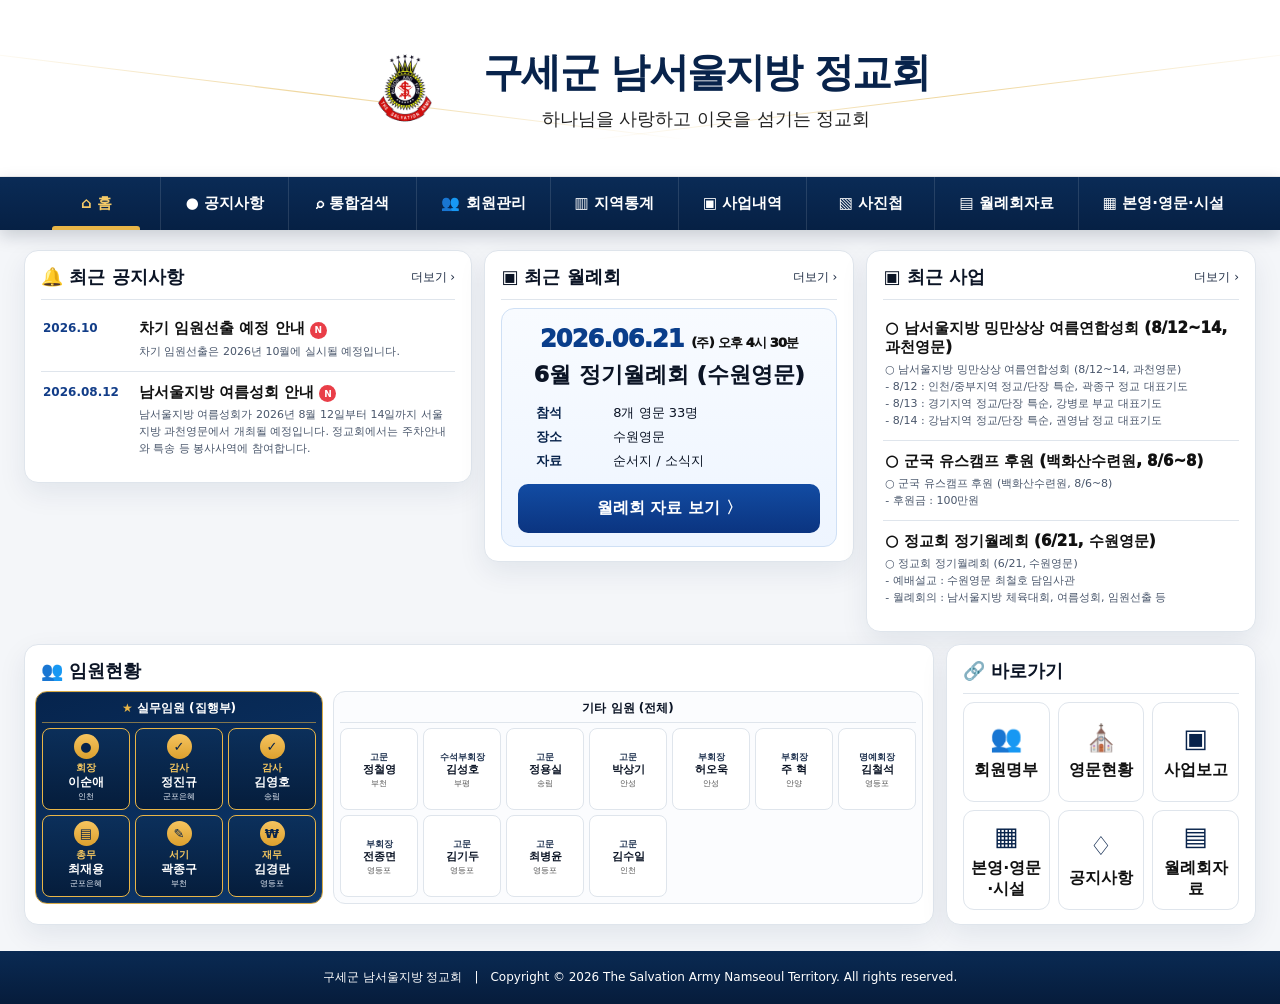
==== commit e3efbd1c: "Add files via upload" ====
--- a/index.html
+++ b/index.html
@@ -59,7 +59,7 @@
 @media(max-width:1050px){.brand{height:140px}.brand h1{font-size:30px}.brand img{width:85px;height:85px}.nav{overflow:auto;justify-content:flex-start}.nav button{min-width:110px;padding:15px 16px;font-size:13px}.dashboard-grid,.lower-grid,.officers-body{grid-template-columns:1fr}.exec-grid{grid-template-columns:repeat(3,1fr)}.other-grid{grid-template-columns:repeat(2,1fr)}}
 @media(max-width:640px){main{padding:12px 10px 20px}.brand{height:116px;gap:10px}.brand img{width:62px;height:62px}.brand h1{font-size:20px}.brand p{font-size:12px}.dashboard-grid{grid-template-columns:1fr}.exec-grid{grid-template-columns:repeat(2,1fr)}.quick-grid{grid-template-columns:repeat(2,1fr)}}
 
-/* V5.7 compact officer layout */
+/* V5.7.1 compact officer layout */
 .officers-body{
   grid-template-columns:1fr;
   gap:10px;
@@ -121,7 +121,7 @@
 }
 
 
-/* V5.7 GitHub Pages final - compact officers */
+/* V5.7.1 GitHub Pages final - compact officers */
 .officers-body{
   display:grid !important;
   grid-template-columns: 0.78fr 1.22fr !important;
@@ -229,7 +229,7 @@
 }
 
 
-/* V5.7 본영·사회복지시설 테이블 디자인 개선 */
+/* V5.7.1 본영·사회복지시설 테이블 디자인 개선 */
 #orgs h3{
   font-size:15px;
   letter-spacing:-.2px;
@@ -262,7 +262,7 @@
 .admin-unlocked{color:#087343!important;font-weight:900!important}
 
 
-/* V5.7 모바일 가로 본영·영문·시설 최적화 */
+/* V5.7.1 모바일 가로 본영·영문·시설 최적화 */
 .pastor-table-wrap{overflow-x:auto}
 .pastor-table{
   width:100%;
@@ -306,7 +306,7 @@
   }
 }
 
-/* V5.7 앱 내부 PDF 뷰어 */
+/* V5.7.1 앱 내부 PDF 뷰어 */
 .pdf-viewer-shell{
   height:calc(100vh - 62px);
   min-height:520px;
@@ -384,6 +384,38 @@
   #pdfFrame{height:calc(100% - 78px)}
 }
 
+
+/* V5.7.1 사진첩 - 기존 화면에는 영향 없음 */
+.gallery-album{
+  border:1px solid var(--line);border-radius:14px;background:#fff;padding:14px;
+}
+.gallery-album-head{
+  display:flex;justify-content:space-between;align-items:center;gap:10px;
+  margin-bottom:12px;padding-bottom:10px;border-bottom:1px solid var(--line)
+}
+.gallery-album-head h3{margin:0;color:#08234b;font-size:16px}
+.gallery-album-head p{margin:4px 0 0;font-size:11px;color:#667489}
+.gallery-album-head span{font-size:11px;font-weight:850;background:#eef3f8;color:#08234b;padding:5px 9px;border-radius:999px}
+.gallery-grid{display:grid;grid-template-columns:repeat(3,1fr);gap:8px}
+.gallery-item{
+  border:0;padding:0;background:#eef2f7;border-radius:10px;overflow:hidden;aspect-ratio:4/3
+}
+.gallery-item img{width:100%;height:100%;object-fit:cover;display:block;transition:transform .18s}
+.gallery-item:hover img{transform:scale(1.025)}
+.gallery-modal{
+  display:none;position:fixed;inset:0;background:rgba(0,0,0,.88);z-index:999;
+  align-items:center;justify-content:center;padding:18px
+}
+.gallery-modal.open{display:flex}
+.gallery-modal-inner{position:relative;max-width:1100px;width:100%;text-align:center}
+.gallery-modal-inner img{max-width:100%;max-height:82vh;object-fit:contain;border-radius:8px;background:#111}
+.gallery-close{
+  position:absolute;right:-5px;top:-42px;width:34px;height:34px;border:0;border-radius:50%;
+  background:#fff;color:#111;font-size:24px;line-height:1
+}
+.gallery-modal-title{color:#fff;font-size:12px;margin-top:8px}
+@media(max-width:700px){.gallery-grid{grid-template-columns:repeat(2,1fr)}}
+
 </style>
 </head>
 <body>
@@ -400,7 +432,7 @@
 <button data-page="search">⌕ 통합검색</button>
 <button data-page="members">👥 회원관리</button>
 <button data-page="stats">▥ 지역통계</button>
-<button data-page="business">▣ 사업내역</button>
+<button data-page="business">▣ 사업내역</button><button data-page="gallery">▧ 사진첩</button>
 <button data-page="meetings">▤ 월례회자료</button>
 <button data-page="orgs">▦ 본영·영문·시설</button>
 </nav>
@@ -469,6 +501,35 @@
 <section id="stats" class="page"><div class="subpage"><h2>지역통계</h2><div style="display:grid;grid-template-columns:1fr 1fr;gap:14px"><div><h3>지역별 회원 현황</h3><div class="chart" id="regionChart"></div></div><div><h3>직분별 회원 현황</h3><div class="chart" id="roleChart"></div></div></div><h3 style="margin-top:20px">영문별 회원 현황</h3><div class="chart" id="corpsChart"></div></div></section>
 
 <section id="business" class="page"><div class="subpage"><h2>사업내역</h2><div id="businessList"></div></div></section>
+<section id="gallery" class="page"><div class="subpage">
+<h2>사진첩</h2>
+<p style="font-size:12px;color:#556277;margin:-4px 0 14px">남서울지방정교회 주요 행사 사진을 모아볼 수 있습니다.</p>
+<div class="gallery-album">
+  <div class="gallery-album-head">
+    <div>
+      <h3>2026년 6월 정기월례회</h3>
+      <p>2026.06.21 · 수원영문</p>
+    </div>
+    <span>6장</span>
+  </div>
+  <div class="gallery-grid">
+    <button class="gallery-item" onclick="openGalleryPhoto('photos/2026-06-01.jpg','6월 정기월례회 사진 1')"><img src="photos/2026-06-01.jpg" alt="6월 정기월례회 사진 1"></button>
+    <button class="gallery-item" onclick="openGalleryPhoto('photos/2026-06-02.jpg','6월 정기월례회 사진 2')"><img src="photos/2026-06-02.jpg" alt="6월 정기월례회 사진 2"></button>
+    <button class="gallery-item" onclick="openGalleryPhoto('photos/2026-06-03.jpg','6월 정기월례회 사진 3')"><img src="photos/2026-06-03.jpg" alt="6월 정기월례회 사진 3"></button>
+    <button class="gallery-item" onclick="openGalleryPhoto('photos/2026-06-04.jpg','6월 정기월례회 사진 4')"><img src="photos/2026-06-04.jpg" alt="6월 정기월례회 사진 4"></button>
+    <button class="gallery-item" onclick="openGalleryPhoto('photos/2026-06-05.jpg','6월 정기월례회 사진 5')"><img src="photos/2026-06-05.jpg" alt="6월 정기월례회 사진 5"></button>
+    <button class="gallery-item" onclick="openGalleryPhoto('photos/2026-06-06.jpg','6월 정기월례회 사진 6')"><img src="photos/2026-06-06.jpg" alt="6월 정기월례회 사진 6"></button>
+  </div>
+</div>
+</div></section>
+
+<div id="galleryModal" class="gallery-modal" onclick="closeGalleryPhoto(event)">
+  <div class="gallery-modal-inner">
+    <button class="gallery-close" onclick="closeGalleryPhoto(event,true)">×</button>
+    <img id="galleryModalImg" src="" alt="">
+    <div id="galleryModalTitle" class="gallery-modal-title"></div>
+  </div>
+</div>
 
 <section id="meetings" class="page"><div class="subpage">
 <h2>월례회자료</h2>
@@ -511,7 +572,7 @@
 <footer class="footer">구세군 남서울지방 정교회　|　Copyright © 2026 The Salvation Army Namseoul Territory. All rights reserved.</footer>
 
 <script>
-window.APP_DATA={"meta": {"version": "V5.7", "asOf": "2026년 7월"}, "members": [{"번호": "1", "지역": "중부", "영문": "강남", "직분": "서기", "성명": "신동수", "연락처": "010-****-3077", "남서울지방정교회 임원": "", "담임사관": "참령 안근정", "목양사관": "참령 김은애"}, {"번호": "2", "지역": "중부", "영문": "강남", "직분": "자산", "성명": "정구종", "연락처": "010-****-1653", "남서울지방정교회 임원": "", "담임사관": "참령 안근정", "목양사관": "참령 김은애"}, {"번호": "3", "지역": "강남", "영문": "관악", "직분": "선교", "성명": "김장호", "연락처": "010-****-0848", "남서울지방정교회 임원": "", "담임사관": "참령 이용운", "목양사관": "참령 김은주"}, {"번호": "4", "지역": "강남", "영문": "군포은혜", "직분": "선교", "성명": "김종찬", "연락처": "010-****-6225", "남서울지방정교회 임원": "", "담임사관": "정위 윤현충", "목양사관": "정위 김선화"}, {"번호": "5", "지역": "강남", "영문": "군포은혜", "직분": "서기", "성명": "최재용", "연락처": "010-****-0521", "남서울지방정교회 임원": "총무", "담임사관": "정위 윤현충", "목양사관": "정위 김선화"}, {"번호": "6", "지역": "강남", "영문": "군포은혜", "직분": "원로", "성명": "김윤수", "연락처": "010-****-3656", "남서울지방정교회 임원": "", "담임사관": "정위 윤현충", "목양사관": "정위 김선화"}, {"번호": "7", "지역": "강남", "영문": "군포은혜", "직분": "원로", "성명": "방기호", "연락처": "010-****-3112", "남서울지방정교회 임원": "", "담임사관": "정위 윤현충", "목양사관": "정위 김선화"}, {"번호": "8", "지역": "강남", "영문": "군포은혜", "직분": "원로", "성명": "정진규", "연락처": "010-****-1865", "남서울지방정교회 임원": "감사", "담임사관": "정위 윤현충", "목양사관": "정위 김선화"}, {"번호": "9", "지역": "중부", "영문": "남서울", "직분": "선교", "성명": "김수균", "연락처": "010-****-8866", "남서울지방정교회 임원": "", "담임사관": "참령 이재성", "목양사관": "참령 이은경"}, {"번호": "10", "지역": "중부", "영문": "남서울", "직분": "서기", "성명": "홍왕표", "연락처": "010-****-9855", "남서울지방정교회 임원": "", "담임사관": "참령 이재성", "목양사관": "참령 이은경"}, {"번호": "11", "지역": "중부", "영문": "남서울", "직분": "재무", "성명": "권영남", "연락처": "010-****-1504", "남서울지방정교회 임원": "", "담임사관": "참령 이재성", "목양사관": "참령 이은경"}, {"번호": "12", "지역": "중부", "영문": "남서울", "직분": "원로", "성명": "서판용", "연락처": "010-****-6455", "남서울지방정교회 임원": "", "담임사관": "참령 이재성", "목양사관": "참령 이은경"}, {"번호": "13", "지역": "인천", "영문": "만수", "직분": "선교", "성명": "서민석", "연락처": "010-****-0733", "남서울지방정교회 임원": "", "담임사관": "참령 박종서", "목양사관": "참령 김영순"}, {"번호": "14", "지역": "강남", "영문": "부천", "직분": "선교", "성명": "정철영", "연락처": "010-****-8331", "남서울지방정교회 임원": "고문", "담임사관": "참령 조한근", "목양사관": "참령 김선화"}, {"번호": "15", "지역": "강남", "영문": "부천", "직분": "서기", "성명": "곽종구", "연락처": "010-****-7921", "남서울지방정교회 임원": "서기", "담임사관": "참령 조한근", "목양사관": "참령 김선화"}, {"번호": "16", "지역": "강남", "영문": "부천", "직분": "재무", "성명": "송웅섭", "연락처": "010-****-9830", "남서울지방정교회 임원": "", "담임사관": "참령 조한근", "목양사관": "참령 김선화"}, {"번호": "17", "지역": "강남", "영문": "부천", "직분": "청년", "성명": "고성규", "연락처": "010-****-6150", "남서울지방정교회 임원": "", "담임사관": "참령 조한근", "목양사관": "참령 김선화"}, {"번호": "18", "지역": "강남", "영문": "부천", "직분": "원로", "성명": "이만희", "연락처": "010-****-6684", "남서울지방정교회 임원": "", "담임사관": "참령 조한근", "목양사관": "참령 김선화"}, {"번호": "19", "지역": "강남", "영문": "부천", "직분": "원로", "성명": "문공주", "연락처": "010-****-3117", "남서울지방정교회 임원": "", "담임사관": "참령 조한근", "목양사관": "참령 김선화"}, {"번호": "20", "지역": "인천", "영문": "부평", "직분": "서기", "성명": "천정수", "연락처": "010-****-5704", "남서울지방정교회 임원": "", "담임사관": "참령 염용돈", "목양사관": "참령 고현옥"}, {"번호": "21", "지역": "인천", "영문": "부평", "직분": "교육", "성명": "김성호", "연락처": "010-****-5032", "남서울지방정교회 임원": "수석부회장", "담임사관": "참령 염용돈", "목양사관": "참령 고현옥"}, {"번호": "22", "지역": "인천", "영문": "부평", "직분": "자산", "성명": "김재국", "연락처": "010-****-5722", "남서울지방정교회 임원": "", "담임사관": "참령 염용돈", "목양사관": "참령 고현옥"}, {"번호": "23", "지역": "인천", "영문": "부평", "직분": "청년", "성명": "최용호", "연락처": "010-****-6526", "남서울지방정교회 임원": "", "담임사관": "참령 염용돈", "목양사관": "참령 고현옥"}, {"번호": "24", "지역": "인천", "영문": "부평", "직분": "협동", "성명": "이순애", "연락처": "010-****-3232", "남서울지방정교회 임원": "", "담임사관": "참령 염용돈", "목양사관": "참령 고현옥"}, {"번호": "25", "지역": "인천", "영문": "부평", "직분": "원로", "성명": "한영식", "연락처": "010-****-3230", "남서울지방정교회 임원": "", "담임사관": "참령 염용돈", "목양사관": "참령 고현옥"}, {"번호": "26", "지역": "인천", "영문": "부평", "직분": "원로", "성명": "최광선", "연락처": "010-****-6526", "남서울지방정교회 임원": "", "담임사관": "참령 염용돈", "목양사관": "참령 고현옥"}, {"번호": "27", "지역": "인천", "영문": "부평", "직분": "원로", "성명": "이명자", "연락처": "010-****-7070", "남서울지방정교회 임원": "", "담임사관": "참령 염용돈", "목양사관": "참령 고현옥"}, {"번호": "28", "지역": "인천", "영문": "부평", "직분": "원로", "성명": "최승천", "연락처": "010-****-7251", "남서울지방정교회 임원": "", "담임사관": "참령 염용돈", "목양사관": "참령 고현옥"}, {"번호": "29", "지역": "인천", "영문": "송림", "직분": "선교", "성명": "정용실", "연락처": "010-****-3728", "남서울지방정교회 임원": "고문", "담임사관": "참령 임효민", "목양사관": "참령 김민정"}, {"번호": "30", "지역": "인천", "영문": "송림", "직분": "서기", "성명": "김영호", "연락처": "010-****-6208", "남서울지방정교회 임원": "감사", "담임사관": "참령 임효민", "목양사관": "참령 김민정"}, {"번호": "31", "지역": "인천", "영문": "송림", "직분": "재무", "성명": "이정관", "연락처": "010-****-0697", "남서울지방정교회 임원": "", "담임사관": "참령 임효민", "목양사관": "참령 김민정"}, {"번호": "32", "지역": "인천", "영문": "송림", "직분": "원로", "성명": "정영자", "연락처": "010-****-9880", "남서울지방정교회 임원": "", "담임사관": "참령 임효민", "목양사관": "참령 김민정"}, {"번호": "33", "지역": "인천", "영문": "송림", "직분": "원로", "성명": "김재규", "연락처": "010-****-6649", "남서울지방정교회 임원": "", "담임사관": "참령 임효민", "목양사관": "참령 김민정"}, {"번호": "34", "지역": "경기", "영문": "송탄", "직분": "선교", "성명": "서종근", "연락처": "010-****-5779", "남서울지방정교회 임원": "", "담임사관": "참령 유계준", "목양사관": "참령 김한정"}, {"번호": "35", "지역": "경기", "영문": "송탄", "직분": "서기", "성명": "최종기", "연락처": "010-****-1681", "남서울지방정교회 임원": "", "담임사관": "참령 유계준", "목양사관": "참령 김한정"}, {"번호": "36", "지역": "경기", "영문": "송탄", "직분": "원로", "성명": "박용세", "연락처": "010-****-7147", "남서울지방정교회 임원": "", "담임사관": "참령 유계준", "목양사관": "참령 김한정"}, {"번호": "37", "지역": "중부", "영문": "수원", "직분": "선교", "성명": "유현구", "연락처": "010-****-4470", "남서울지방정교회 임원": "", "담임사관": "정위 최철호", "목양사관": "정위 김유미"}, {"번호": "38", "지역": "중부", "영문": "수원", "직분": "서기", "성명": "최상욱", "연락처": "010-****-8423", "남서울지방정교회 임원": "", "담임사관": "정위 최철호", "목양사관": "정위 김유미"}, {"번호": "39", "지역": "중부", "영문": "수원", "직분": "자산", "성명": "김종호", "연락처": "010-****-2363", "남서울지방정교회 임원": "", "담임사관": "정위 최철호", "목양사관": "정위 김유미"}, {"번호": "40", "지역": "중부", "영문": "수원", "직분": "청년", "성명": "신훈영", "연락처": "010-****-0051", "남서울지방정교회 임원": "", "담임사관": "정위 최철호", "목양사관": "정위 김유미"}, {"번호": "41", "지역": "중부", "영문": "수원", "직분": "원로", "성명": "최경락", "연락처": "010-****-5053", "남서울지방정교회 임원": "", "담임사관": "정위 최철호", "목양사관": "정위 김유미"}, {"번호": "42", "지역": "중부", "영문": "수원", "직분": "원로", "성명": "최태석", "연락처": "010-****-7867", "남서울지방정교회 임원": "", "담임사관": "정위 최철호", "목양사관": "정위 김유미"}, {"번호": "43", "지역": "경기", "영문": "안성", "직분": "선교", "성명": "박상기", "연락처": "010-****-3859", "남서울지방정교회 임원": "고문", "담임사관": "참령 이덕균", "목양사관": "참령 장영주"}, {"번호": "44", "지역": "경기", "영문": "안성", "직분": "서기", "성명": "서정식", "연락처": "010-****-4704", "남서울지방정교회 임원": "", "담임사관": "참령 이덕균", "목양사관": "참령 장영주"}, {"번호": "45", "지역": "경기", "영문": "안성", "직분": "재무", "성명": "허오욱", "연락처": "010-****-3961", "남서울지방정교회 임원": "부회장", "담임사관": "참령 이덕균", "목양사관": "참령 장영주"}, {"번호": "46", "지역": "경기", "영문": "안성", "직분": "자산", "성명": "배인환", "연락처": "010-****-8572", "남서울지방정교회 임원": "", "담임사관": "참령 이덕균", "목양사관": "참령 장영주"}, {"번호": "47", "지역": "경기", "영문": "안성", "직분": "청년", "성명": "김은주", "연락처": "010-****-9586", "남서울지방정교회 임원": "", "담임사관": "참령 이덕균", "목양사관": "참령 장영주"}, {"번호": "48", "지역": "경기", "영문": "안성", "직분": "원로", "성명": "윤용민", "연락처": "010-****-3179", "남서울지방정교회 임원": "", "담임사관": "참령 이덕균", "목양사관": "참령 장영주"}, {"번호": "49", "지역": "경기", "영문": "안성", "직분": "원로", "성명": "윤종홍", "연락처": "010-****-3396", "남서울지방정교회 임원": "", "담임사관": "참령 이덕균", "목양사관": "참령 장영주"}, {"번호": "50", "지역": "중부", "영문": "안양", "직분": "서기", "성명": "주  혁", "연락처": "010-****-2451", "남서울지방정교회 임원": "부회장", "담임사관": "참령 김성순", "목양사관": "참령 김양희"}, {"번호": "51", "지역": "중부", "영문": "안양", "직분": "재무", "성명": "김상규", "연락처": "010-****-1990", "남서울지방정교회 임원": "", "담임사관": "참령 김성순", "목양사관": "참령 김양희"}, {"번호": "52", "지역": "중부", "영문": "안양", "직분": "원로", "성명": "고용운", "연락처": "010-****-9779", "남서울지방정교회 임원": "", "담임사관": "참령 김성순", "목양사관": "참령 김양희"}, {"번호": "53", "지역": "강남", "영문": "연합", "직분": "재무", "성명": "강근식", "연락처": "010-****-1913", "남서울지방정교회 임원": "", "담임사관": "정위 이상근", "목양사관": "정위 이한나"}, {"번호": "54", "지역": "강남", "영문": "영등포", "직분": "선교", "성명": "장요식", "연락처": "", "남서울지방정교회 임원": "", "담임사관": "참령 김병선", "목양사관": "참령 박윤희"}, {"번호": "55", "지역": "강남", "영문": "영등포", "직분": "서기", "성명": "이상현", "연락처": "", "남서울지방정교회 임원": "", "담임사관": "참령 김병선", "목양사관": "참령 박윤희"}, {"번호": "56", "지역": "강남", "영문": "영등포", "직분": "교육", "성명": "김찬현", "연락처": "", "남서울지방정교회 임원": "", "담임사관": "참령 김병선", "목양사관": "참령 박윤희"}, {"번호": "57", "지역": "강남", "영문": "영등포", "직분": "재무", "성명": "김경란", "연락처": "010-****-3080", "남서울지방정교회 임원": "재무", "담임사관": "참령 김병선", "목양사관": "참령 박윤희"}, {"번호": "58", "지역": "강남", "영문": "영등포", "직분": "청년", "성명": "강수형", "연락처": "010-****-6251", "남서울지방정교회 임원": "", "담임사관": "참령 김병선", "목양사관": "참령 박윤희"}, {"번호": "59", "지역": "강남", "영문": "영등포", "직분": "사회복지", "성명": "노숙희", "연락처": "010-****-2062", "남서울지방정교회 임원": "", "담임사관": "참령 김병선", "목양사관": "참령 박윤희"}, {"번호": "60", "지역": "강남", "영문": "영등포", "직분": "원로", "성명": "김철석", "연락처": "010-****-8156", "남서울지방정교회 임원": "명예회장", "담임사관": "참령 김병선", "목양사관": "참령 박윤희"}, {"번호": "61", "지역": "강남", "영문": "영등포", "직분": "원로", "성명": "이병하", "연락처": "010-****-2571", "남서울지방정교회 임원": "", "담임사관": "참령 김병선", "목양사관": "참령 박윤희"}, {"번호": "62", "지역": "강남", "영문": "영등포", "직분": "원로", "성명": "전종면", "연락처": "010-****-8254", "남서울지방정교회 임원": "부회장", "담임사관": "참령 김병선", "목양사관": "참령 박윤희"}, {"번호": "63", "지역": "강남", "영문": "영등포", "직분": "원로", "성명": "강  옥", "연락처": "010-****-6635", "남서울지방정교회 임원": "", "담임사관": "참령 김병선", "목양사관": "참령 박윤희"}, {"번호": "64", "지역": "강남", "영문": "영등포", "직분": "원로", "성명": "임세영", "연락처": "010-****-9171", "남서울지방정교회 임원": "", "담임사관": "참령 김병선", "목양사관": "참령 박윤희"}, {"번호": "65", "지역": "강남", "영문": "영등포", "직분": "원로", "성명": "이상국", "연락처": "010-****-0091", "남서울지방정교회 임원": "", "담임사관": "참령 김병선", "목양사관": "참령 박윤희"}, {"번호": "66", "지역": "강남", "영문": "영등포", "직분": "원로", "성명": "권승남", "연락처": "010-****-4764", "남서울지방정교회 임원": "", "담임사관": "참령 김병선", "목양사관": "참령 박윤희"}, {"번호": "67", "지역": "강남", "영문": "영등포", "직분": "원로", "성명": "김기두", "연락처": "010-****-2928", "남서울지방정교회 임원": "고문", "담임사관": "참령 김병선", "목양사관": "참령 박윤희"}, {"번호": "68", "지역": "강남", "영문": "영등포", "직분": "원로", "성명": "최병윤", "연락처": "010-****-5991", "남서울지방정교회 임원": "고문", "담임사관": "참령 김병선", "목양사관": "참령 박윤희"}, {"번호": "69", "지역": "강남", "영문": "영등포", "직분": "원로", "성명": "윤경용", "연락처": "010-****-2147", "남서울지방정교회 임원": "", "담임사관": "참령 김병선", "목양사관": "참령 박윤희"}, {"번호": "70", "지역": "강남", "영문": "영등포", "직분": "원로", "성명": "윤병기", "연락처": "010-****-7963", "남서울지방정교회 임원": "", "담임사관": "참령 김병선", "목양사관": "참령 박윤희"}, {"번호": "71", "지역": "경기", "영문": "이천", "직분": "서기", "성명": "신종만", "연락처": "010-****-2975", "남서울지방정교회 임원": "", "담임사관": "참령 정택영", "목양사관": "참령 박혜수"}, {"번호": "72", "지역": "경기", "영문": "이천", "직분": "재무", "성명": "김은수", "연락처": "010-****-5870", "남서울지방정교회 임원": "", "담임사관": "참령 정택영", "목양사관": "참령 박혜수"}, {"번호": "73", "지역": "경기", "영문": "이천", "직분": "원로", "성명": "박기우", "연락처": "010-****-7262", "남서울지방정교회 임원": "", "담임사관": "참령 정택영", "목양사관": "참령 박혜수"}, {"번호": "74", "지역": "인천", "영문": "인천", "직분": "선교", "성명": "이순애", "연락처": "010-****-8357", "남서울지방정교회 임원": "회장", "담임사관": "정위 한문수", "목양사관": "정위 구민정"}, {"번호": "75", "지역": "인천", "영문": "인천", "직분": "서기", "성명": "전두수", "연락처": "010-****-6276", "남서울지방정교회 임원": "", "담임사관": "정위 한문수", "목양사관": "정위 구민정"}, {"번호": "76", "지역": "인천", "영문": "인천", "직분": "복지", "성명": "김인곤", "연락처": "010-****-2877", "남서울지방정교회 임원": "", "담임사관": "정위 한문수", "목양사관": "정위 구민정"}, {"번호": "77", "지역": "인천", "영문": "인천", "직분": "교육", "성명": "최병우", "연락처": "010-****-5211", "남서울지방정교회 임원": "", "담임사관": "정위 한문수", "목양사관": "정위 구민정"}, {"번호": "78", "지역": "인천", "영문": "인천", "직분": "자산", "성명": "안병은", "연락처": "010-****-3815", "남서울지방정교회 임원": "", "담임사관": "정위 한문수", "목양사관": "정위 구민정"}, {"번호": "79", "지역": "인천", "영문": "인천", "직분": "원로", "성명": "손철헌", "연락처": "010-****-6475", "남서울지방정교회 임원": "", "담임사관": "정위 한문수", "목양사관": "정위 구민정"}, {"번호": "80", "지역": "인천", "영문": "인천", "직분": "원로", "성명": "홍순모", "연락처": "010-****-2320", "남서울지방정교회 임원": "", "담임사관": "정위 한문수", "목양사관": "정위 구민정"}, {"번호": "81", "지역": "인천", "영문": "인천", "직분": "원로", "성명": "배형선", "연락처": "010-****-0515", "남서울지방정교회 임원": "", "담임사관": "정위 한문수", "목양사관": "정위 구민정"}, {"번호": "82", "지역": "인천", "영문": "인천", "직분": "원로", "성명": "이경숙", "연락처": "010-****-4342", "남서울지방정교회 임원": "", "담임사관": "정위 한문수", "목양사관": "정위 구민정"}, {"번호": "83", "지역": "인천", "영문": "인천", "직분": "원로", "성명": "김수일", "연락처": "010-****-2031", "남서울지방정교회 임원": "고문", "담임사관": "정위 한문수", "목양사관": "정위 구민정"}, {"번호": "84", "지역": "인천", "영문": "인천", "직분": "원로", "성명": "권병돈", "연락처": "010-****-5448", "남서울지방정교회 임원": "", "담임사관": "정위 한문수", "목양사관": "정위 구민정"}, {"번호": "85", "지역": "인천", "영문": "인천", "직분": "원로", "성명": "이명섭", "연락처": "010-****-3362", "남서울지방정교회 임원": "", "담임사관": "정위 한문수", "목양사관": "정위 구민정"}, {"번호": "86", "지역": "인천", "영문": "인평", "직분": "선교", "성명": "손현식", "연락처": "010-****-7061", "남서울지방정교회 임원": "", "담임사관": "정위 정일해", "목양사관": "정위 윤효정"}, {"번호": "87", "지역": "경기", "영문": "오산", "직분": "선교", "성명": "강인구", "연락처": "010-****-1156", "남서울지방정교회 임원": "", "담임사관": "정위 정상혁", "목양사관": "정위 전혜원"}, {"번호": "88", "지역": "경기", "영문": "평택", "직분": "선교", "성명": "이기창", "연락처": "010-****-8159", "남서울지방정교회 임원": "", "담임사관": "참령 김필용", "목양사관": "참령 윤희정"}, {"번호": "89", "지역": "경기", "영문": "평택", "직분": "서기", "성명": "강이임", "연락처": "010-****-6296", "남서울지방정교회 임원": "", "담임사관": "참령 김필용", "목양사관": "참령 윤희정"}], "organizations": [{"번호": "90", "지역": "중부", "영문": "안산", "직분": "", "성명": "", "연락처": "", "남서울지방정교회 임원": "", "담임사관": "참령 김진태", "목양사관": "참령 정강숙"}, {"번호": "91", "지역": "중부", "영문": "밀알", "직분": "", "성명": "", "연락처": "", "남서울지방정교회 임원": "", "담임사관": "참령 김기태", "목양사관": "-"}, {"번호": "92", "지역": "인천", "영문": "평강", "직분": "", "성명": "", "연락처": "", "남서울지방정교회 임원": "", "담임사관": "참령 정홍례", "목양사관": "-"}, {"번호": "93", "지역": "인천", "영문": "미추홀", "직분": "", "성명": "", "연락처": "", "남서울지방정교회 임원": "", "담임사관": "부위 구현모", "목양사관": "부위 김수경"}, {"번호": "94", "지역": "경기", "영문": "남안성", "직분": "", "성명": "", "연락처": "", "남서울지방정교회 임원": "", "담임사관": "정위 현은숙", "목양사관": "-"}, {"번호": "95", "지역": "경기", "영문": "북안성", "직분": "", "성명": "", "연락처": "", "남서울지방정교회 임원": "", "담임사관": "참령 이종우", "목양사관": "참령 김회경"}, {"번호": "96", "지역": "사회복지시설", "영문": "합정노인복지세터", "직분": "", "성명": "", "연락처": "", "남서울지방정교회 임원": "", "담임사관": "센터장 참령 김필용", "목양사관": "-"}, {"번호": "97", "지역": "사회복지시설", "영문": "샛별어린이집", "직분": "", "성명": "", "연락처": "", "남서울지방정교회 임원": "", "담임사관": "대표 정위 전혜원", "목양사관": "-"}, {"번호": "98", "지역": "사회복지시설", "영문": "와동지역어린이센터", "직분": "", "성명": "", "연락처": "", "남서울지방정교회 임원": "", "담임사관": "센터장 참령 정강숙", "목양사관": "-"}, {"번호": "99", "지역": "사회복지시설", "영문": "평택재가복지센터", "직분": "", "성명": "", "연락처": "", "남서울지방정교회 임원": "", "담임사관": "센터장 참령 변진옥", "목양사관": "-"}, {"번호": "100", "지역": "지방본영", "영문": "지방본영", "직분": "", "성명": "", "연락처": "031-236-7811", "남서울지방정교회 임원": "", "담임사관": "지방장관 부정령 조진호", "목양사관": "지방여성사역서기관 부정령 김주연"}], "business": [{"month": "'25.10월", "detail": "○ 영등포영문 이병하 정교 장모 소천 (10/11)", "note": "근조화 전달"}, {"month": "'25.10월", "detail": "○ 인천영문 신임정교 및 원로정교 임명 (10/26)\n     - 원로정교 : 전두수\n     - 신임정교 : 최광복", "note": "축하화분 전달"}, {"month": "11월", "detail": "○ 정교회 정기월례회 (11/9, 영등포영문), 8개 영문/27명 참석\n     - 예배설교 : 영등포영문 김병선 담임사관\n     - 월례회의 : '26년 사관,정교 신년하례회 시행건 토의", "note": "참석인원 : 8개 영문 22명\n식사 : 영등포영문 가정단"}, {"month": "12월", "detail": "○ 남서울지방 자선냄비 봉사자 헌신예배 참석 (12/7)\n     - 장소 : 영등포영문", "note": "각 영문별 자선냄비 봉사"}, {"month": "'26.1월", "detail": "○ 신년축복성회 참석 (1/1~3)\n     - 장소 : 백화산수련원", "note": ""}, {"month": "'26.1월", "detail": "○ 남서울지방 신앙전진대회 (1/18, 영등포영문)\n ○ 임원 임시회의 (1/18, 영등포 영문 14:30~15:10)\n     - 참석자 : 이순애 회장 등 7명\n     - 안건 : '26년 사관.정교 신년하례회 시행안건 토의", "note": "태국 서비스코어 100만원 후원"}, {"month": "2월", "detail": "○ 남서울지방 지방장관, 지방여성사역서기관 환영예배\n       - 일시/장소 : 2월 1일, 영등포영문", "note": ""}, {"month": "2월", "detail": "○ '26년 사관.정교 신년하례회 (2/7, 인천영문)\n      - 예배설교 : 조진호 신임 지방장관\n      - 장학금(중,고등학생), 후원금 전달, 행운권 추첨 등", "note": "참석인원 : 70명\n정교/사관,지방장관"}, {"month": "4월", "detail": "○ 한국구세군 정교연합회 제38차 정기총회 참석 (4/25) \n     - 장소 : 충청지방 청주영문\n     - 연합회장 제38기 추대 : 부평명문 김재국 정교", "note": "참석인원 : 10개영문 25명"}, {"month": "4월", "detail": "○ 은퇴사관 봄 나들이 후원 (4/27)\n      - 춘천 제이든 가든 수목원", "note": "지방장관님 인솔 37명\n(100만원 후원)"}, {"month": "5월", "detail": "○ 한국교회 평신도 단체협의회 월례회 예배 (5/28)\n      - 주관 : 구세군 남서울지방(사회, 기도, 설교, 특순)\n      - 말씀 : 인천영문 담임사관 한문수", "note": "이순애 정교 등 9명 참석\n(선물비 70만원/사례비 20만원 후원)"}, {"month": "6월", "detail": "○ 영등포영문 신임정교, 원로정교 임명 (6/7)\n      - 원로정교 : 김철석, 전종면, 이병하\n      - 신임정교 : 장요식, 이상현, 김창현\n      * 축사 : 이순애 회장", "note": "축하화분 전달"}, {"month": "6월", "detail": "○ 정교회 정기월례회 (6/21, 수원영문)\n     - 예배설교 : 수원영문 최철호 담임사관\n     - 월례회의 : 남서울지방 체육대회, 여름성회, 임원선출 등", "note": "참석인원 : 8개영문 33명"}], "corpsPastors": [{"지역": "중부", "영문": "강남", "담임사관": "참령 안근정", "목양사관": "참령 김은애"}, {"지역": "중부", "영문": "남서울", "담임사관": "참령 이재성", "목양사관": "참령 이은경"}, {"지역": "중부", "영문": "밀알", "담임사관": "참령 김기태", "목양사관": "-"}, {"지역": "중부", "영문": "수원", "담임사관": "정위 최철호", "목양사관": "정위 김유미"}, {"지역": "중부", "영문": "안산", "담임사관": "참령 김진태", "목양사관": "참령 정강숙"}, {"지역": "중부", "영문": "안양", "담임사관": "참령 김성순", "목양사관": "참령 김양희"}, {"지역": "강남", "영문": "관악", "담임사관": "참령 이용운", "목양사관": "참령 김은주"}, {"지역": "강남", "영문": "군포은혜", "담임사관": "정위 윤현충", "목양사관": "정위 김선화"}, {"지역": "강남", "영문": "부천", "담임사관": "참령 조한근", "목양사관": "참령 김선화"}, {"지역": "강남", "영문": "연합", "담임사관": "정위 이상근", "목양사관": "정위 이한나"}, {"지역": "강남", "영문": "영등포", "담임사관": "참령 김병선", "목양사관": "참령 박윤희"}, {"지역": "경기", "영문": "남안성", "담임사관": "정위 현은숙", "목양사관": "-"}, {"지역": "경기", "영문": "북안성", "담임사관": "참령 이종우", "목양사관": "참령 김회경"}, {"지역": "경기", "영문": "송탄", "담임사관": "참령 유계준", "목양사관": "참령 김한정"}, {"지역": "경기", "영문": "안성", "담임사관": "참령 이덕균", "목양사관": "참령 장영주"}, {"지역": "경기", "영문": "오산", "담임사관": "정위 정상혁", "목양사관": "정위 전혜원"}, {"지역": "경기", "영문": "이천", "담임사관": "참령 정택영", "목양사관": "참령 박혜수"}, {"지역": "경기", "영문": "평택", "담임사관": "참령 김필용", "목양사관": "참령 윤희정"}, {"지역": "인천", "영문": "만수", "담임사관": "참령 박종서", "목양사관": "참령 김영순"}, {"지역": "인천", "영문": "미추홀", "담임사관": "부위 구현모", "목양사관": "부위 김수경"}, {"지역": "인천", "영문": "부평", "담임사관": "참령 염용돈", "목양사관": "참령 고현옥"}, {"지역": "인천", "영문": "송림", "담임사관": "참령 임효민", "목양사관": "참령 김민정"}, {"지역": "인천", "영문": "인천", "담임사관": "정위 한문수", "목양사관": "정위 구민정"}, {"지역": "인천", "영문": "인평", "담임사관": "정위 정일해", "목양사관": "정위 윤효정"}, {"지역": "인천", "영문": "평강", "담임사관": "참령 정홍례", "목양사관": "-"}]};
+window.APP_DATA={"meta": {"version": "V5.7.1", "asOf": "2026년 7월"}, "members": [{"번호": "1", "지역": "중부", "영문": "강남", "직분": "서기", "성명": "신동수", "연락처": "010-****-3077", "남서울지방정교회 임원": "", "담임사관": "참령 안근정", "목양사관": "참령 김은애"}, {"번호": "2", "지역": "중부", "영문": "강남", "직분": "자산", "성명": "정구종", "연락처": "010-****-1653", "남서울지방정교회 임원": "", "담임사관": "참령 안근정", "목양사관": "참령 김은애"}, {"번호": "3", "지역": "강남", "영문": "관악", "직분": "선교", "성명": "김장호", "연락처": "010-****-0848", "남서울지방정교회 임원": "", "담임사관": "참령 이용운", "목양사관": "참령 김은주"}, {"번호": "4", "지역": "강남", "영문": "군포은혜", "직분": "선교", "성명": "김종찬", "연락처": "010-****-6225", "남서울지방정교회 임원": "", "담임사관": "정위 윤현충", "목양사관": "정위 김선화"}, {"번호": "5", "지역": "강남", "영문": "군포은혜", "직분": "서기", "성명": "최재용", "연락처": "010-****-0521", "남서울지방정교회 임원": "총무", "담임사관": "정위 윤현충", "목양사관": "정위 김선화"}, {"번호": "6", "지역": "강남", "영문": "군포은혜", "직분": "원로", "성명": "김윤수", "연락처": "010-****-3656", "남서울지방정교회 임원": "", "담임사관": "정위 윤현충", "목양사관": "정위 김선화"}, {"번호": "7", "지역": "강남", "영문": "군포은혜", "직분": "원로", "성명": "방기호", "연락처": "010-****-3112", "남서울지방정교회 임원": "", "담임사관": "정위 윤현충", "목양사관": "정위 김선화"}, {"번호": "8", "지역": "강남", "영문": "군포은혜", "직분": "원로", "성명": "정진규", "연락처": "010-****-1865", "남서울지방정교회 임원": "감사", "담임사관": "정위 윤현충", "목양사관": "정위 김선화"}, {"번호": "9", "지역": "중부", "영문": "남서울", "직분": "선교", "성명": "김수균", "연락처": "010-****-8866", "남서울지방정교회 임원": "", "담임사관": "참령 이재성", "목양사관": "참령 이은경"}, {"번호": "10", "지역": "중부", "영문": "남서울", "직분": "서기", "성명": "홍왕표", "연락처": "010-****-9855", "남서울지방정교회 임원": "", "담임사관": "참령 이재성", "목양사관": "참령 이은경"}, {"번호": "11", "지역": "중부", "영문": "남서울", "직분": "재무", "성명": "권영남", "연락처": "010-****-1504", "남서울지방정교회 임원": "", "담임사관": "참령 이재성", "목양사관": "참령 이은경"}, {"번호": "12", "지역": "중부", "영문": "남서울", "직분": "원로", "성명": "서판용", "연락처": "010-****-6455", "남서울지방정교회 임원": "", "담임사관": "참령 이재성", "목양사관": "참령 이은경"}, {"번호": "13", "지역": "인천", "영문": "만수", "직분": "선교", "성명": "서민석", "연락처": "010-****-0733", "남서울지방정교회 임원": "", "담임사관": "참령 박종서", "목양사관": "참령 김영순"}, {"번호": "14", "지역": "강남", "영문": "부천", "직분": "선교", "성명": "정철영", "연락처": "010-****-8331", "남서울지방정교회 임원": "고문", "담임사관": "참령 조한근", "목양사관": "참령 김선화"}, {"번호": "15", "지역": "강남", "영문": "부천", "직분": "서기", "성명": "곽종구", "연락처": "010-****-7921", "남서울지방정교회 임원": "서기", "담임사관": "참령 조한근", "목양사관": "참령 김선화"}, {"번호": "16", "지역": "강남", "영문": "부천", "직분": "재무", "성명": "송웅섭", "연락처": "010-****-9830", "남서울지방정교회 임원": "", "담임사관": "참령 조한근", "목양사관": "참령 김선화"}, {"번호": "17", "지역": "강남", "영문": "부천", "직분": "청년", "성명": "고성규", "연락처": "010-****-6150", "남서울지방정교회 임원": "", "담임사관": "참령 조한근", "목양사관": "참령 김선화"}, {"번호": "18", "지역": "강남", "영문": "부천", "직분": "원로", "성명": "이만희", "연락처": "010-****-6684", "남서울지방정교회 임원": "", "담임사관": "참령 조한근", "목양사관": "참령 김선화"}, {"번호": "19", "지역": "강남", "영문": "부천", "직분": "원로", "성명": "문공주", "연락처": "010-****-3117", "남서울지방정교회 임원": "", "담임사관": "참령 조한근", "목양사관": "참령 김선화"}, {"번호": "20", "지역": "인천", "영문": "부평", "직분": "서기", "성명": "천정수", "연락처": "010-****-5704", "남서울지방정교회 임원": "", "담임사관": "참령 염용돈", "목양사관": "참령 고현옥"}, {"번호": "21", "지역": "인천", "영문": "부평", "직분": "교육", "성명": "김성호", "연락처": "010-****-5032", "남서울지방정교회 임원": "수석부회장", "담임사관": "참령 염용돈", "목양사관": "참령 고현옥"}, {"번호": "22", "지역": "인천", "영문": "부평", "직분": "자산", "성명": "김재국", "연락처": "010-****-5722", "남서울지방정교회 임원": "", "담임사관": "참령 염용돈", "목양사관": "참령 고현옥"}, {"번호": "23", "지역": "인천", "영문": "부평", "직분": "청년", "성명": "최용호", "연락처": "010-****-6526", "남서울지방정교회 임원": "", "담임사관": "참령 염용돈", "목양사관": "참령 고현옥"}, {"번호": "24", "지역": "인천", "영문": "부평", "직분": "협동", "성명": "이순애", "연락처": "010-****-3232", "남서울지방정교회 임원": "", "담임사관": "참령 염용돈", "목양사관": "참령 고현옥"}, {"번호": "25", "지역": "인천", "영문": "부평", "직분": "원로", "성명": "한영식", "연락처": "010-****-3230", "남서울지방정교회 임원": "", "담임사관": "참령 염용돈", "목양사관": "참령 고현옥"}, {"번호": "26", "지역": "인천", "영문": "부평", "직분": "원로", "성명": "최광선", "연락처": "010-****-6526", "남서울지방정교회 임원": "", "담임사관": "참령 염용돈", "목양사관": "참령 고현옥"}, {"번호": "27", "지역": "인천", "영문": "부평", "직분": "원로", "성명": "이명자", "연락처": "010-****-7070", "남서울지방정교회 임원": "", "담임사관": "참령 염용돈", "목양사관": "참령 고현옥"}, {"번호": "28", "지역": "인천", "영문": "부평", "직분": "원로", "성명": "최승천", "연락처": "010-****-7251", "남서울지방정교회 임원": "", "담임사관": "참령 염용돈", "목양사관": "참령 고현옥"}, {"번호": "29", "지역": "인천", "영문": "송림", "직분": "선교", "성명": "정용실", "연락처": "010-****-3728", "남서울지방정교회 임원": "고문", "담임사관": "참령 임효민", "목양사관": "참령 김민정"}, {"번호": "30", "지역": "인천", "영문": "송림", "직분": "서기", "성명": "김영호", "연락처": "010-****-6208", "남서울지방정교회 임원": "감사", "담임사관": "참령 임효민", "목양사관": "참령 김민정"}, {"번호": "31", "지역": "인천", "영문": "송림", "직분": "재무", "성명": "이정관", "연락처": "010-****-0697", "남서울지방정교회 임원": "", "담임사관": "참령 임효민", "목양사관": "참령 김민정"}, {"번호": "32", "지역": "인천", "영문": "송림", "직분": "원로", "성명": "정영자", "연락처": "010-****-9880", "남서울지방정교회 임원": "", "담임사관": "참령 임효민", "목양사관": "참령 김민정"}, {"번호": "33", "지역": "인천", "영문": "송림", "직분": "원로", "성명": "김재규", "연락처": "010-****-6649", "남서울지방정교회 임원": "", "담임사관": "참령 임효민", "목양사관": "참령 김민정"}, {"번호": "34", "지역": "경기", "영문": "송탄", "직분": "선교", "성명": "서종근", "연락처": "010-****-5779", "남서울지방정교회 임원": "", "담임사관": "참령 유계준", "목양사관": "참령 김한정"}, {"번호": "35", "지역": "경기", "영문": "송탄", "직분": "서기", "성명": "최종기", "연락처": "010-****-1681", "남서울지방정교회 임원": "", "담임사관": "참령 유계준", "목양사관": "참령 김한정"}, {"번호": "36", "지역": "경기", "영문": "송탄", "직분": "원로", "성명": "박용세", "연락처": "010-****-7147", "남서울지방정교회 임원": "", "담임사관": "참령 유계준", "목양사관": "참령 김한정"}, {"번호": "37", "지역": "중부", "영문": "수원", "직분": "선교", "성명": "유현구", "연락처": "010-****-4470", "남서울지방정교회 임원": "", "담임사관": "정위 최철호", "목양사관": "정위 김유미"}, {"번호": "38", "지역": "중부", "영문": "수원", "직분": "서기", "성명": "최상욱", "연락처": "010-****-8423", "남서울지방정교회 임원": "", "담임사관": "정위 최철호", "목양사관": "정위 김유미"}, {"번호": "39", "지역": "중부", "영문": "수원", "직분": "자산", "성명": "김종호", "연락처": "010-****-2363", "남서울지방정교회 임원": "", "담임사관": "정위 최철호", "목양사관": "정위 김유미"}, {"번호": "40", "지역": "중부", "영문": "수원", "직분": "청년", "성명": "신훈영", "연락처": "010-****-0051", "남서울지방정교회 임원": "", "담임사관": "정위 최철호", "목양사관": "정위 김유미"}, {"번호": "41", "지역": "중부", "영문": "수원", "직분": "원로", "성명": "최경락", "연락처": "010-****-5053", "남서울지방정교회 임원": "", "담임사관": "정위 최철호", "목양사관": "정위 김유미"}, {"번호": "42", "지역": "중부", "영문": "수원", "직분": "원로", "성명": "최태석", "연락처": "010-****-7867", "남서울지방정교회 임원": "", "담임사관": "정위 최철호", "목양사관": "정위 김유미"}, {"번호": "43", "지역": "경기", "영문": "안성", "직분": "선교", "성명": "박상기", "연락처": "010-****-3859", "남서울지방정교회 임원": "고문", "담임사관": "참령 이덕균", "목양사관": "참령 장영주"}, {"번호": "44", "지역": "경기", "영문": "안성", "직분": "서기", "성명": "서정식", "연락처": "010-****-4704", "남서울지방정교회 임원": "", "담임사관": "참령 이덕균", "목양사관": "참령 장영주"}, {"번호": "45", "지역": "경기", "영문": "안성", "직분": "재무", "성명": "허오욱", "연락처": "010-****-3961", "남서울지방정교회 임원": "부회장", "담임사관": "참령 이덕균", "목양사관": "참령 장영주"}, {"번호": "46", "지역": "경기", "영문": "안성", "직분": "자산", "성명": "배인환", "연락처": "010-****-8572", "남서울지방정교회 임원": "", "담임사관": "참령 이덕균", "목양사관": "참령 장영주"}, {"번호": "47", "지역": "경기", "영문": "안성", "직분": "청년", "성명": "김은주", "연락처": "010-****-9586", "남서울지방정교회 임원": "", "담임사관": "참령 이덕균", "목양사관": "참령 장영주"}, {"번호": "48", "지역": "경기", "영문": "안성", "직분": "원로", "성명": "윤용민", "연락처": "010-****-3179", "남서울지방정교회 임원": "", "담임사관": "참령 이덕균", "목양사관": "참령 장영주"}, {"번호": "49", "지역": "경기", "영문": "안성", "직분": "원로", "성명": "윤종홍", "연락처": "010-****-3396", "남서울지방정교회 임원": "", "담임사관": "참령 이덕균", "목양사관": "참령 장영주"}, {"번호": "50", "지역": "중부", "영문": "안양", "직분": "서기", "성명": "주  혁", "연락처": "010-****-2451", "남서울지방정교회 임원": "부회장", "담임사관": "참령 김성순", "목양사관": "참령 김양희"}, {"번호": "51", "지역": "중부", "영문": "안양", "직분": "재무", "성명": "김상규", "연락처": "010-****-1990", "남서울지방정교회 임원": "", "담임사관": "참령 김성순", "목양사관": "참령 김양희"}, {"번호": "52", "지역": "중부", "영문": "안양", "직분": "원로", "성명": "고용운", "연락처": "010-****-9779", "남서울지방정교회 임원": "", "담임사관": "참령 김성순", "목양사관": "참령 김양희"}, {"번호": "53", "지역": "강남", "영문": "연합", "직분": "재무", "성명": "강근식", "연락처": "010-****-1913", "남서울지방정교회 임원": "", "담임사관": "정위 이상근", "목양사관": "정위 이한나"}, {"번호": "54", "지역": "강남", "영문": "영등포", "직분": "선교", "성명": "장요식", "연락처": "", "남서울지방정교회 임원": "", "담임사관": "참령 김병선", "목양사관": "참령 박윤희"}, {"번호": "55", "지역": "강남", "영문": "영등포", "직분": "서기", "성명": "이상현", "연락처": "", "남서울지방정교회 임원": "", "담임사관": "참령 김병선", "목양사관": "참령 박윤희"}, {"번호": "56", "지역": "강남", "영문": "영등포", "직분": "교육", "성명": "김찬현", "연락처": "", "남서울지방정교회 임원": "", "담임사관": "참령 김병선", "목양사관": "참령 박윤희"}, {"번호": "57", "지역": "강남", "영문": "영등포", "직분": "재무", "성명": "김경란", "연락처": "010-****-3080", "남서울지방정교회 임원": "재무", "담임사관": "참령 김병선", "목양사관": "참령 박윤희"}, {"번호": "58", "지역": "강남", "영문": "영등포", "직분": "청년", "성명": "강수형", "연락처": "010-****-6251", "남서울지방정교회 임원": "", "담임사관": "참령 김병선", "목양사관": "참령 박윤희"}, {"번호": "59", "지역": "강남", "영문": "영등포", "직분": "사회복지", "성명": "노숙희", "연락처": "010-****-2062", "남서울지방정교회 임원": "", "담임사관": "참령 김병선", "목양사관": "참령 박윤희"}, {"번호": "60", "지역": "강남", "영문": "영등포", "직분": "원로", "성명": "김철석", "연락처": "010-****-8156", "남서울지방정교회 임원": "명예회장", "담임사관": "참령 김병선", "목양사관": "참령 박윤희"}, {"번호": "61", "지역": "강남", "영문": "영등포", "직분": "원로", "성명": "이병하", "연락처": "010-****-2571", "남서울지방정교회 임원": "", "담임사관": "참령 김병선", "목양사관": "참령 박윤희"}, {"번호": "62", "지역": "강남", "영문": "영등포", "직분": "원로", "성명": "전종면", "연락처": "010-****-8254", "남서울지방정교회 임원": "부회장", "담임사관": "참령 김병선", "목양사관": "참령 박윤희"}, {"번호": "63", "지역": "강남", "영문": "영등포", "직분": "원로", "성명": "강  옥", "연락처": "010-****-6635", "남서울지방정교회 임원": "", "담임사관": "참령 김병선", "목양사관": "참령 박윤희"}, {"번호": "64", "지역": "강남", "영문": "영등포", "직분": "원로", "성명": "임세영", "연락처": "010-****-9171", "남서울지방정교회 임원": "", "담임사관": "참령 김병선", "목양사관": "참령 박윤희"}, {"번호": "65", "지역": "강남", "영문": "영등포", "직분": "원로", "성명": "이상국", "연락처": "010-****-0091", "남서울지방정교회 임원": "", "담임사관": "참령 김병선", "목양사관": "참령 박윤희"}, {"번호": "66", "지역": "강남", "영문": "영등포", "직분": "원로", "성명": "권승남", "연락처": "010-****-4764", "남서울지방정교회 임원": "", "담임사관": "참령 김병선", "목양사관": "참령 박윤희"}, {"번호": "67", "지역": "강남", "영문": "영등포", "직분": "원로", "성명": "김기두", "연락처": "010-****-2928", "남서울지방정교회 임원": "고문", "담임사관": "참령 김병선", "목양사관": "참령 박윤희"}, {"번호": "68", "지역": "강남", "영문": "영등포", "직분": "원로", "성명": "최병윤", "연락처": "010-****-5991", "남서울지방정교회 임원": "고문", "담임사관": "참령 김병선", "목양사관": "참령 박윤희"}, {"번호": "69", "지역": "강남", "영문": "영등포", "직분": "원로", "성명": "윤경용", "연락처": "010-****-2147", "남서울지방정교회 임원": "", "담임사관": "참령 김병선", "목양사관": "참령 박윤희"}, {"번호": "70", "지역": "강남", "영문": "영등포", "직분": "원로", "성명": "윤병기", "연락처": "010-****-7963", "남서울지방정교회 임원": "", "담임사관": "참령 김병선", "목양사관": "참령 박윤희"}, {"번호": "71", "지역": "경기", "영문": "이천", "직분": "서기", "성명": "신종만", "연락처": "010-****-2975", "남서울지방정교회 임원": "", "담임사관": "참령 정택영", "목양사관": "참령 박혜수"}, {"번호": "72", "지역": "경기", "영문": "이천", "직분": "재무", "성명": "김은수", "연락처": "010-****-5870", "남서울지방정교회 임원": "", "담임사관": "참령 정택영", "목양사관": "참령 박혜수"}, {"번호": "73", "지역": "경기", "영문": "이천", "직분": "원로", "성명": "박기우", "연락처": "010-****-7262", "남서울지방정교회 임원": "", "담임사관": "참령 정택영", "목양사관": "참령 박혜수"}, {"번호": "74", "지역": "인천", "영문": "인천", "직분": "선교", "성명": "이순애", "연락처": "010-****-8357", "남서울지방정교회 임원": "회장", "담임사관": "정위 한문수", "목양사관": "정위 구민정"}, {"번호": "75", "지역": "인천", "영문": "인천", "직분": "서기", "성명": "전두수", "연락처": "010-****-6276", "남서울지방정교회 임원": "", "담임사관": "정위 한문수", "목양사관": "정위 구민정"}, {"번호": "76", "지역": "인천", "영문": "인천", "직분": "복지", "성명": "김인곤", "연락처": "010-****-2877", "남서울지방정교회 임원": "", "담임사관": "정위 한문수", "목양사관": "정위 구민정"}, {"번호": "77", "지역": "인천", "영문": "인천", "직분": "교육", "성명": "최병우", "연락처": "010-****-5211", "남서울지방정교회 임원": "", "담임사관": "정위 한문수", "목양사관": "정위 구민정"}, {"번호": "78", "지역": "인천", "영문": "인천", "직분": "자산", "성명": "안병은", "연락처": "010-****-3815", "남서울지방정교회 임원": "", "담임사관": "정위 한문수", "목양사관": "정위 구민정"}, {"번호": "79", "지역": "인천", "영문": "인천", "직분": "원로", "성명": "손철헌", "연락처": "010-****-6475", "남서울지방정교회 임원": "", "담임사관": "정위 한문수", "목양사관": "정위 구민정"}, {"번호": "80", "지역": "인천", "영문": "인천", "직분": "원로", "성명": "홍순모", "연락처": "010-****-2320", "남서울지방정교회 임원": "", "담임사관": "정위 한문수", "목양사관": "정위 구민정"}, {"번호": "81", "지역": "인천", "영문": "인천", "직분": "원로", "성명": "배형선", "연락처": "010-****-0515", "남서울지방정교회 임원": "", "담임사관": "정위 한문수", "목양사관": "정위 구민정"}, {"번호": "82", "지역": "인천", "영문": "인천", "직분": "원로", "성명": "이경숙", "연락처": "010-****-4342", "남서울지방정교회 임원": "", "담임사관": "정위 한문수", "목양사관": "정위 구민정"}, {"번호": "83", "지역": "인천", "영문": "인천", "직분": "원로", "성명": "김수일", "연락처": "010-****-2031", "남서울지방정교회 임원": "고문", "담임사관": "정위 한문수", "목양사관": "정위 구민정"}, {"번호": "84", "지역": "인천", "영문": "인천", "직분": "원로", "성명": "권병돈", "연락처": "010-****-5448", "남서울지방정교회 임원": "", "담임사관": "정위 한문수", "목양사관": "정위 구민정"}, {"번호": "85", "지역": "인천", "영문": "인천", "직분": "원로", "성명": "이명섭", "연락처": "010-****-3362", "남서울지방정교회 임원": "", "담임사관": "정위 한문수", "목양사관": "정위 구민정"}, {"번호": "86", "지역": "인천", "영문": "인평", "직분": "선교", "성명": "손현식", "연락처": "010-****-7061", "남서울지방정교회 임원": "", "담임사관": "정위 정일해", "목양사관": "정위 윤효정"}, {"번호": "87", "지역": "경기", "영문": "오산", "직분": "선교", "성명": "강인구", "연락처": "010-****-1156", "남서울지방정교회 임원": "", "담임사관": "정위 정상혁", "목양사관": "정위 전혜원"}, {"번호": "88", "지역": "경기", "영문": "평택", "직분": "선교", "성명": "이기창", "연락처": "010-****-8159", "남서울지방정교회 임원": "", "담임사관": "참령 김필용", "목양사관": "참령 윤희정"}, {"번호": "89", "지역": "경기", "영문": "평택", "직분": "서기", "성명": "강이임", "연락처": "010-****-6296", "남서울지방정교회 임원": "", "담임사관": "참령 김필용", "목양사관": "참령 윤희정"}], "organizations": [{"번호": "90", "지역": "중부", "영문": "안산", "직분": "", "성명": "", "연락처": "", "남서울지방정교회 임원": "", "담임사관": "참령 김진태", "목양사관": "참령 정강숙"}, {"번호": "91", "지역": "중부", "영문": "밀알", "직분": "", "성명": "", "연락처": "", "남서울지방정교회 임원": "", "담임사관": "참령 김기태", "목양사관": "-"}, {"번호": "92", "지역": "인천", "영문": "평강", "직분": "", "성명": "", "연락처": "", "남서울지방정교회 임원": "", "담임사관": "참령 정홍례", "목양사관": "-"}, {"번호": "93", "지역": "인천", "영문": "미추홀", "직분": "", "성명": "", "연락처": "", "남서울지방정교회 임원": "", "담임사관": "부위 구현모", "목양사관": "부위 김수경"}, {"번호": "94", "지역": "경기", "영문": "남안성", "직분": "", "성명": "", "연락처": "", "남서울지방정교회 임원": "", "담임사관": "정위 현은숙", "목양사관": "-"}, {"번호": "95", "지역": "경기", "영문": "북안성", "직분": "", "성명": "", "연락처": "", "남서울지방정교회 임원": "", "담임사관": "참령 이종우", "목양사관": "참령 김회경"}, {"번호": "96", "지역": "사회복지시설", "영문": "합정노인복지세터", "직분": "", "성명": "", "연락처": "", "남서울지방정교회 임원": "", "담임사관": "센터장 참령 김필용", "목양사관": "-"}, {"번호": "97", "지역": "사회복지시설", "영문": "샛별어린이집", "직분": "", "성명": "", "연락처": "", "남서울지방정교회 임원": "", "담임사관": "대표 정위 전혜원", "목양사관": "-"}, {"번호": "98", "지역": "사회복지시설", "영문": "와동지역어린이센터", "직분": "", "성명": "", "연락처": "", "남서울지방정교회 임원": "", "담임사관": "센터장 참령 정강숙", "목양사관": "-"}, {"번호": "99", "지역": "사회복지시설", "영문": "평택재가복지센터", "직분": "", "성명": "", "연락처": "", "남서울지방정교회 임원": "", "담임사관": "센터장 참령 변진옥", "목양사관": "-"}, {"번호": "100", "지역": "지방본영", "영문": "지방본영", "직분": "", "성명": "", "연락처": "031-236-7811", "남서울지방정교회 임원": "", "담임사관": "지방장관 부정령 조진호", "목양사관": "지방여성사역서기관 부정령 김주연"}], "business": [{"month": "'25.10월", "detail": "○ 영등포영문 이병하 정교 장모 소천 (10/11)", "note": "근조화 전달"}, {"month": "'25.10월", "detail": "○ 인천영문 신임정교 및 원로정교 임명 (10/26)\n     - 원로정교 : 전두수\n     - 신임정교 : 최광복", "note": "축하화분 전달"}, {"month": "11월", "detail": "○ 정교회 정기월례회 (11/9, 영등포영문), 8개 영문/27명 참석\n     - 예배설교 : 영등포영문 김병선 담임사관\n     - 월례회의 : '26년 사관,정교 신년하례회 시행건 토의", "note": "참석인원 : 8개 영문 22명\n식사 : 영등포영문 가정단"}, {"month": "12월", "detail": "○ 남서울지방 자선냄비 봉사자 헌신예배 참석 (12/7)\n     - 장소 : 영등포영문", "note": "각 영문별 자선냄비 봉사"}, {"month": "'26.1월", "detail": "○ 신년축복성회 참석 (1/1~3)\n     - 장소 : 백화산수련원", "note": ""}, {"month": "'26.1월", "detail": "○ 남서울지방 신앙전진대회 (1/18, 영등포영문)\n ○ 임원 임시회의 (1/18, 영등포 영문 14:30~15:10)\n     - 참석자 : 이순애 회장 등 7명\n     - 안건 : '26년 사관.정교 신년하례회 시행안건 토의", "note": "태국 서비스코어 100만원 후원"}, {"month": "2월", "detail": "○ 남서울지방 지방장관, 지방여성사역서기관 환영예배\n       - 일시/장소 : 2월 1일, 영등포영문", "note": ""}, {"month": "2월", "detail": "○ '26년 사관.정교 신년하례회 (2/7, 인천영문)\n      - 예배설교 : 조진호 신임 지방장관\n      - 장학금(중,고등학생), 후원금 전달, 행운권 추첨 등", "note": "참석인원 : 70명\n정교/사관,지방장관"}, {"month": "4월", "detail": "○ 한국구세군 정교연합회 제38차 정기총회 참석 (4/25) \n     - 장소 : 충청지방 청주영문\n     - 연합회장 제38기 추대 : 부평명문 김재국 정교", "note": "참석인원 : 10개영문 25명"}, {"month": "4월", "detail": "○ 은퇴사관 봄 나들이 후원 (4/27)\n      - 춘천 제이든 가든 수목원", "note": "지방장관님 인솔 37명\n(100만원 후원)"}, {"month": "5월", "detail": "○ 한국교회 평신도 단체협의회 월례회 예배 (5/28)\n      - 주관 : 구세군 남서울지방(사회, 기도, 설교, 특순)\n      - 말씀 : 인천영문 담임사관 한문수", "note": "이순애 정교 등 9명 참석\n(선물비 70만원/사례비 20만원 후원)"}, {"month": "6월", "detail": "○ 영등포영문 신임정교, 원로정교 임명 (6/7)\n      - 원로정교 : 김철석, 전종면, 이병하\n      - 신임정교 : 장요식, 이상현, 김창현\n      * 축사 : 이순애 회장", "note": "축하화분 전달"}, {"month": "6월", "detail": "○ 정교회 정기월례회 (6/21, 수원영문)\n     - 예배설교 : 수원영문 최철호 담임사관\n     - 월례회의 : 남서울지방 체육대회, 여름성회, 임원선출 등", "note": "참석인원 : 8개영문 33명"}, {"month": "8월", "detail": "○ 군국 유스캠프 후원 (백화산수련원, 8/6~8)\n     - 후원금 : 100만원", "note": "군국 청년부 이명섭 사관"}, {"month": "8월", "detail": "○ 남서울지방 밍만상상 여름연합성회 (8/12~14, 과천영문)\n     - 8/12 : 인천/중부지역 정교/단장 특순, 곽종구 정교 대표기도\n     - 8/13 : 경기지역 정교/단장 특순, 강병로 부교 대표기도\n     - 8/14 : 강남지역 정교/단장 특순, 권영남 정교 대표기도", "note": "8/14일 집회 간식 후원"}], "corpsPastors": [{"지역": "중부", "영문": "강남", "담임사관": "참령 안근정", "목양사관": "참령 김은애"}, {"지역": "중부", "영문": "남서울", "담임사관": "참령 이재성", "목양사관": "참령 이은경"}, {"지역": "중부", "영문": "밀알", "담임사관": "참령 김기태", "목양사관": "-"}, {"지역": "중부", "영문": "수원", "담임사관": "정위 최철호", "목양사관": "정위 김유미"}, {"지역": "중부", "영문": "안산", "담임사관": "참령 김진태", "목양사관": "참령 정강숙"}, {"지역": "중부", "영문": "안양", "담임사관": "참령 김성순", "목양사관": "참령 김양희"}, {"지역": "강남", "영문": "관악", "담임사관": "참령 이용운", "목양사관": "참령 김은주"}, {"지역": "강남", "영문": "군포은혜", "담임사관": "정위 윤현충", "목양사관": "정위 김선화"}, {"지역": "강남", "영문": "부천", "담임사관": "참령 조한근", "목양사관": "참령 김선화"}, {"지역": "강남", "영문": "연합", "담임사관": "정위 이상근", "목양사관": "정위 이한나"}, {"지역": "강남", "영문": "영등포", "담임사관": "참령 김병선", "목양사관": "참령 박윤희"}, {"지역": "경기", "영문": "남안성", "담임사관": "정위 현은숙", "목양사관": "-"}, {"지역": "경기", "영문": "북안성", "담임사관": "참령 이종우", "목양사관": "참령 김회경"}, {"지역": "경기", "영문": "송탄", "담임사관": "참령 유계준", "목양사관": "참령 김한정"}, {"지역": "경기", "영문": "안성", "담임사관": "참령 이덕균", "목양사관": "참령 장영주"}, {"지역": "경기", "영문": "오산", "담임사관": "정위 정상혁", "목양사관": "정위 전혜원"}, {"지역": "경기", "영문": "이천", "담임사관": "참령 정택영", "목양사관": "참령 박혜수"}, {"지역": "경기", "영문": "평택", "담임사관": "참령 김필용", "목양사관": "참령 윤희정"}, {"지역": "인천", "영문": "만수", "담임사관": "참령 박종서", "목양사관": "참령 김영순"}, {"지역": "인천", "영문": "미추홀", "담임사관": "부위 구현모", "목양사관": "부위 김수경"}, {"지역": "인천", "영문": "부평", "담임사관": "참령 염용돈", "목양사관": "참령 고현옥"}, {"지역": "인천", "영문": "송림", "담임사관": "참령 임효민", "목양사관": "참령 김민정"}, {"지역": "인천", "영문": "인천", "담임사관": "정위 한문수", "목양사관": "정위 구민정"}, {"지역": "인천", "영문": "인평", "담임사관": "정위 정일해", "목양사관": "정위 윤효정"}, {"지역": "인천", "영문": "평강", "담임사관": "참령 정홍례", "목양사관": "-"}]};
 window.NOTICES=[{"date": "2026-08-12", "title": "남서울지방 여름성회 안내", "body": "남서울지방 여름성회가 2026년 8월 12일부터 14일까지 서울지방 과천영문에서 개최될 예정입니다. 정교회에서는 주차안내와 특송 등 봉사사역에 참여합니다.", "attachment": ""}, {"date": "2026-10", "title": "차기 임원선출 예정 안내", "body": "차기 임원선출은 2026년 10월에 실시될 예정입니다.", "attachment": ""}];
 window.PHONE_CRYPTO={"salt": "ijgmB9rjrlAUuLFgxF2nWA==", "iv": "ajxGxCQwIRCQWf0B", "data": "Ay2hZ34hjummywlXlUwQl5/ZSGvaLr3suqASr5J1B7KPbw5yfhMU/SH7DVfXb4LKVXL7gMOV5NM+JvWnCpJDpuJq8WskWXCbnqGAdT2nYUc0JuAvjnTpSyXTPxmnpaa3hS28eiovtEV5aCHBu3+rYtDV/5+SDaZHN49wcbUIHskev8bFZ34fjaEbB+dpHjydIn4y5SpbwVNm0aBZDvXPDOo/OR3t4xlV7W4oFdc2Rp/WTPgj3pUkoyPRol/RFi+ptAEwlumUcmXzHlpmJlhz0EFZp8H9O4xfRtCmwC8WnXuqjqPn0dKoXAR2+T/bkk8yM3W0iPT8G9KkXyC2+7M/J4KyxUqbYXx03yz8zhyHouCfn0PTlT8nJbQrHcVM+RnNFv3NSIPHduQ/[base64]/m/WyDTsdmvXs21qJriNo2evdlsXC54gxIPyVaQQXtOurLQO0uDcPn7hbdT8Wl1H1xBn31T6v2A5KQ7urj6DRHfU8ZWMbriWmRqZTKAqSkiyco1FBVTblWR5HJ1doCmUdVGVoAPML/ZsTm7n3qKMWJFTURMUdsUBepAjJ7xErvwHlWyhaSCIOleZuN/f4YcEre1Acu9DZ1OaLWcbHe+BiJCN4m3xLkcFgplGu8Wuy6yTjmz7RAQZRHOY0QG1MNrsLnrRos+nl2JiGZnb3P8WzBbfX1730HN02Gb5Du0QAQNUFsUIS3gwLnU0wRjFF0gTlgTe6yH5JTYUV476/xAi3gTKEQqTY+JRg/XhG2YtuXCenBhbFld6PAJQ1kX9Uv6Ck7TY73q/gp2UE0//IVxz5okxruI4ipu7DDZz5f8WguQey4fgxUKgzlwR/Lrca1by6fGdKBj4xpFu0U+kATUbF+W8YT2WeEXW5qPlJVGNe70KOfG4qqsHhM2jSOrwXCuAFMuGu664PHgdbR+mRhHyltRfQYLESKuJ1fdxS737syFEbW48a4jg08wU8afA/0rtftD2FMrJDqXkrSBTXbrdorn2TeQSzbGTCjFcbt1oZDXLNb3yvGg6VelcJW6mGOjrl2PhO2TZzb23X578EMDV2Vw6eieDCF7se9EXacequ3UDQCKHxdxOkPtRfu2He2CvhD5gRMBQkRPTHPozDbrUVcgYj+NmuvOlXpBB0XB91Ai7s/erRLvQNj/rO06XOpC0nNmo6w8UV3YTT5Jj03AUkiMWhc1ZwKdU2PXuNMtJhPWW8+2Si4ilaeaZ3s0Tt4ygA5zCC5wbPO6E6G0+wJxyf+FCO3Z/[base64]/3bbAAKkVU3FMKubUT7Ld6+SkmlIAC9k0T1FzYpp/+5I64KLUDWVVdcn8R/NHyZt0+OETrbm0VO8j3PKOPObOweG+FFoYiQ/[base64]/OLDpKZBRj1ZdwNy8EZDhrelsO/WoSDIRt5Ml8EXL/H0W17uMcif86PKJ3jg34kJR9i/[base64]/L3aBtxi8in2nJ6THh7EgZe1oCE/LU0ot9fqix+ISSnxisqbaVXEmH8TT7b3f08rJVNA+oUFDTLxWN1gm5j4A8B2t2W4egEd9uOvHJeit9SZzBqwduQ8oPBEJ4c8VmocG5OW5HYbtgjh2y0BeqvC5YiOdKmBdJMusmZNZrBPHsCXhPP6QY//baHfnZfndwRLJo9c9OjQmKjF0EFQcj2BQvC5OgAXYHhDf3KFDoWku+AzSJP+m15hqbG3mHKIACZuc7jMlMxkipgPhxWRv01rCtrrQR2nZjYCStEyLL/gpPriUj/LywSE2sO+Q1xSOKrRrNc9yyZ3qlCu/QioMi", "iterations": 150000};
 window.DEFAULT_PHONE_CRYPTO=window.PHONE_CRYPTO;
@@ -770,6 +831,21 @@
   $("pdfFrame").src="about:blank";
   showPage("home");
 };
+
+window.openGalleryPhoto=function(src,title){
+  $("galleryModalImg").src=src;
+  $("galleryModalImg").alt=title||"사진";
+  $("galleryModalTitle").textContent=title||"";
+  $("galleryModal").classList.add("open");
+  document.body.style.overflow="hidden";
+};
+window.closeGalleryPhoto=function(e,force){
+  if(force || e.target.id==="galleryModal"){
+    $("galleryModal").classList.remove("open");
+    $("galleryModalImg").src="";
+    document.body.style.overflow="";
+  }
+};
 $("globalSearchBtn").onclick=()=>doSearch($("globalSearch").value);$("globalSearch").onkeydown=e=>{if(e.key==="Enter")doSearch(e.target.value)};
 })();
 </script>
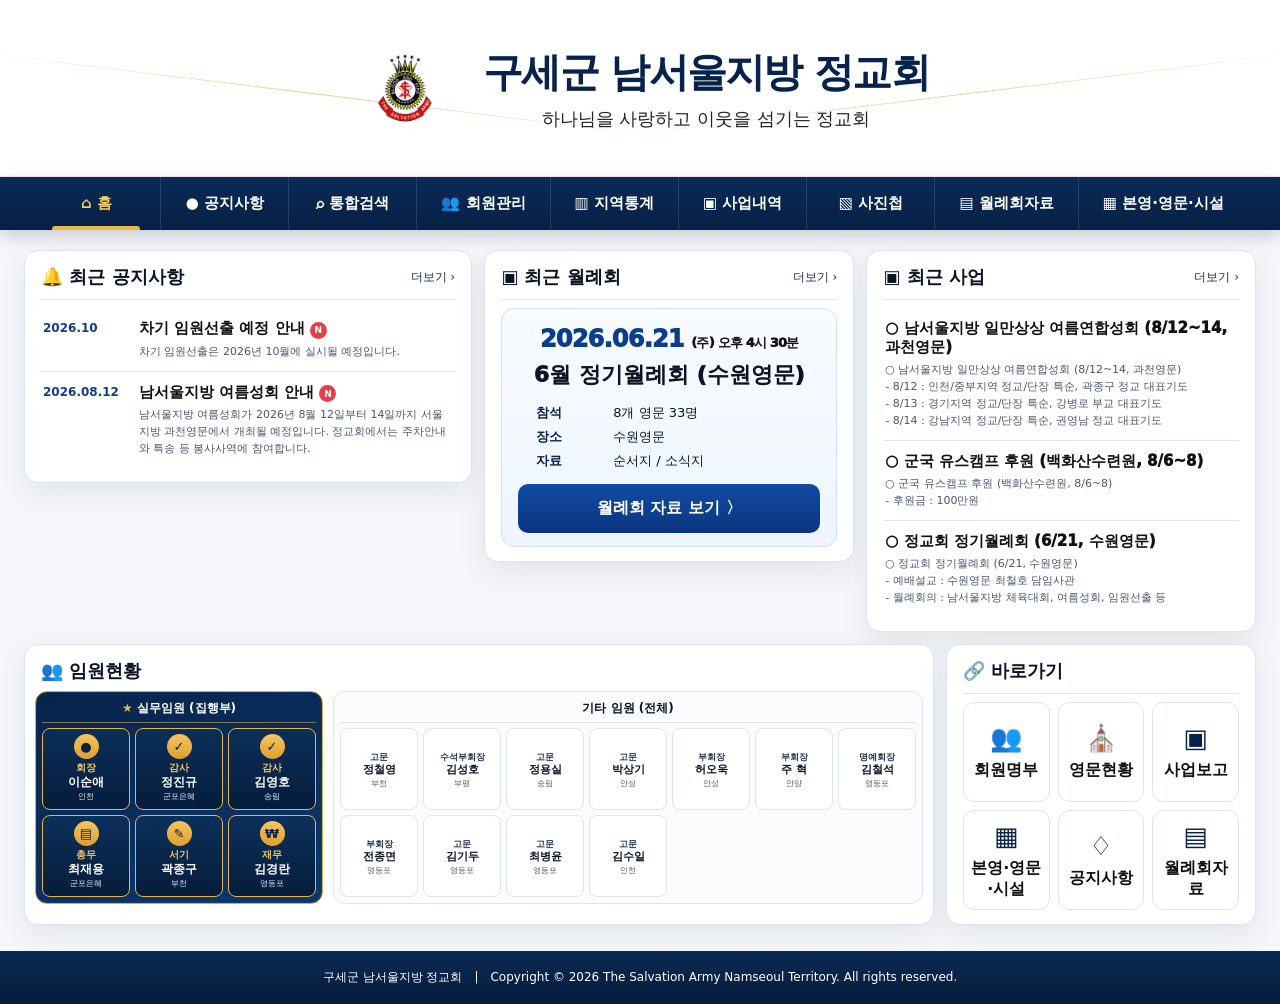
==== commit d6ab1f9c: "Add files via upload" ====
--- a/index.html
+++ b/index.html
@@ -59,7 +59,7 @@
 @media(max-width:1050px){.brand{height:140px}.brand h1{font-size:30px}.brand img{width:85px;height:85px}.nav{overflow:auto;justify-content:flex-start}.nav button{min-width:110px;padding:15px 16px;font-size:13px}.dashboard-grid,.lower-grid,.officers-body{grid-template-columns:1fr}.exec-grid{grid-template-columns:repeat(3,1fr)}.other-grid{grid-template-columns:repeat(2,1fr)}}
 @media(max-width:640px){main{padding:12px 10px 20px}.brand{height:116px;gap:10px}.brand img{width:62px;height:62px}.brand h1{font-size:20px}.brand p{font-size:12px}.dashboard-grid{grid-template-columns:1fr}.exec-grid{grid-template-columns:repeat(2,1fr)}.quick-grid{grid-template-columns:repeat(2,1fr)}}
 
-/* V5.7.1 compact officer layout */
+/* V5.7.2 compact officer layout */
 .officers-body{
   grid-template-columns:1fr;
   gap:10px;
@@ -121,7 +121,7 @@
 }
 
 
-/* V5.7.1 GitHub Pages final - compact officers */
+/* V5.7.2 GitHub Pages final - compact officers */
 .officers-body{
   display:grid !important;
   grid-template-columns: 0.78fr 1.22fr !important;
@@ -229,7 +229,7 @@
 }
 
 
-/* V5.7.1 본영·사회복지시설 테이블 디자인 개선 */
+/* V5.7.2 본영·사회복지시설 테이블 디자인 개선 */
 #orgs h3{
   font-size:15px;
   letter-spacing:-.2px;
@@ -262,7 +262,7 @@
 .admin-unlocked{color:#087343!important;font-weight:900!important}
 
 
-/* V5.7.1 모바일 가로 본영·영문·시설 최적화 */
+/* V5.7.2 모바일 가로 본영·영문·시설 최적화 */
 .pastor-table-wrap{overflow-x:auto}
 .pastor-table{
   width:100%;
@@ -306,7 +306,7 @@
   }
 }
 
-/* V5.7.1 앱 내부 PDF 뷰어 */
+/* V5.7.2 앱 내부 PDF 뷰어 */
 .pdf-viewer-shell{
   height:calc(100vh - 62px);
   min-height:520px;
@@ -385,7 +385,7 @@
 }
 
 
-/* V5.7.1 사진첩 - 기존 화면에는 영향 없음 */
+/* V5.7.2 사진첩 - 기존 화면에는 영향 없음 */
 .gallery-album{
   border:1px solid var(--line);border-radius:14px;background:#fff;padding:14px;
 }
@@ -415,6 +415,56 @@
 }
 .gallery-modal-title{color:#fff;font-size:12px;margin-top:8px}
 @media(max-width:700px){.gallery-grid{grid-template-columns:repeat(2,1fr)}}
+
+
+/* V5.7.2 행사별 사진첩 */
+.album-card{
+  border:1px solid var(--line);
+  border-radius:14px;
+  background:#fff;
+  padding:14px;
+  margin-bottom:14px;
+  box-shadow:0 7px 22px rgba(20,40,70,.05);
+}
+.album-head{
+  display:flex;
+  justify-content:space-between;
+  align-items:flex-start;
+  gap:12px;
+  padding-bottom:10px;
+  margin-bottom:12px;
+  border-bottom:1px solid var(--line);
+}
+.album-year{
+  display:inline-block;
+  font-size:10px;
+  font-weight:900;
+  color:#8a6417;
+  background:#fff7e5;
+  border:1px solid #ead6a4;
+  padding:3px 7px;
+  border-radius:999px;
+  margin-bottom:6px;
+}
+.album-head h3{
+  margin:0;
+  color:#08234b;
+  font-size:16px;
+}
+.album-head p{
+  margin:4px 0 0;
+  color:#667489;
+  font-size:11px;
+}
+.album-count{
+  flex:0 0 auto;
+  font-size:11px;
+  font-weight:900;
+  color:#08234b;
+  background:#eef3f8;
+  padding:5px 9px;
+  border-radius:999px;
+}
 
 </style>
 </head>
@@ -503,22 +553,40 @@
 <section id="business" class="page"><div class="subpage"><h2>사업내역</h2><div id="businessList"></div></div></section>
 <section id="gallery" class="page"><div class="subpage">
 <h2>사진첩</h2>
-<p style="font-size:12px;color:#556277;margin:-4px 0 14px">남서울지방정교회 주요 행사 사진을 모아볼 수 있습니다.</p>
-<div class="gallery-album">
-  <div class="gallery-album-head">
+<p style="font-size:12px;color:#556277;margin:-4px 0 14px">행사별로 사진을 모아볼 수 있습니다.</p>
+
+<div class="album-card">
+  <div class="album-head">
     <div>
-      <h3>2026년 6월 정기월례회</h3>
+      <div class="album-year">2026년</div>
+      <h3>남서울지방 일만상상 여름연합성회</h3>
+      <p>2026.08.12 ~ 08.14 · 과천영문 · 정교·단장 특순</p>
+    </div>
+    <span class="album-count">3장</span>
+  </div>
+  <div class="gallery-grid">
+    <button class="gallery-item" onclick="openGalleryPhoto('photos/summer2026/01.jpg','일만상상 여름연합성회 특순 사진 1')"><img src="photos/summer2026/01.jpg" alt="일만상상 여름연합성회 특순 사진 1"></button>
+    <button class="gallery-item" onclick="openGalleryPhoto('photos/summer2026/02.jpg','일만상상 여름연합성회 특순 사진 2')"><img src="photos/summer2026/02.jpg" alt="일만상상 여름연합성회 특순 사진 2"></button>
+    <button class="gallery-item" onclick="openGalleryPhoto('photos/summer2026/03.jpg','일만상상 여름연합성회 특순 사진 3')"><img src="photos/summer2026/03.jpg" alt="일만상상 여름연합성회 특순 사진 3"></button>
+  </div>
+</div>
+
+<div class="album-card">
+  <div class="album-head">
+    <div>
+      <div class="album-year">2026년</div>
+      <h3>6월 정기월례회</h3>
       <p>2026.06.21 · 수원영문</p>
     </div>
-    <span>6장</span>
+    <span class="album-count">6장</span>
   </div>
   <div class="gallery-grid">
-    <button class="gallery-item" onclick="openGalleryPhoto('photos/2026-06-01.jpg','6월 정기월례회 사진 1')"><img src="photos/2026-06-01.jpg" alt="6월 정기월례회 사진 1"></button>
-    <button class="gallery-item" onclick="openGalleryPhoto('photos/2026-06-02.jpg','6월 정기월례회 사진 2')"><img src="photos/2026-06-02.jpg" alt="6월 정기월례회 사진 2"></button>
-    <button class="gallery-item" onclick="openGalleryPhoto('photos/2026-06-03.jpg','6월 정기월례회 사진 3')"><img src="photos/2026-06-03.jpg" alt="6월 정기월례회 사진 3"></button>
-    <button class="gallery-item" onclick="openGalleryPhoto('photos/2026-06-04.jpg','6월 정기월례회 사진 4')"><img src="photos/2026-06-04.jpg" alt="6월 정기월례회 사진 4"></button>
-    <button class="gallery-item" onclick="openGalleryPhoto('photos/2026-06-05.jpg','6월 정기월례회 사진 5')"><img src="photos/2026-06-05.jpg" alt="6월 정기월례회 사진 5"></button>
-    <button class="gallery-item" onclick="openGalleryPhoto('photos/2026-06-06.jpg','6월 정기월례회 사진 6')"><img src="photos/2026-06-06.jpg" alt="6월 정기월례회 사진 6"></button>
+    <button class="gallery-item" onclick="openGalleryPhoto('photos/monthly202606/01.jpg','6월 정기월례회 사진 1')"><img src="photos/monthly202606/01.jpg" alt="6월 정기월례회 사진 1"></button>
+    <button class="gallery-item" onclick="openGalleryPhoto('photos/monthly202606/02.jpg','6월 정기월례회 사진 2')"><img src="photos/monthly202606/02.jpg" alt="6월 정기월례회 사진 2"></button>
+    <button class="gallery-item" onclick="openGalleryPhoto('photos/monthly202606/03.jpg','6월 정기월례회 사진 3')"><img src="photos/monthly202606/03.jpg" alt="6월 정기월례회 사진 3"></button>
+    <button class="gallery-item" onclick="openGalleryPhoto('photos/monthly202606/04.jpg','6월 정기월례회 사진 4')"><img src="photos/monthly202606/04.jpg" alt="6월 정기월례회 사진 4"></button>
+    <button class="gallery-item" onclick="openGalleryPhoto('photos/monthly202606/05.jpg','6월 정기월례회 사진 5')"><img src="photos/monthly202606/05.jpg" alt="6월 정기월례회 사진 5"></button>
+    <button class="gallery-item" onclick="openGalleryPhoto('photos/monthly202606/06.jpg','6월 정기월례회 사진 6')"><img src="photos/monthly202606/06.jpg" alt="6월 정기월례회 사진 6"></button>
   </div>
 </div>
 </div></section>
@@ -572,7 +640,7 @@
 <footer class="footer">구세군 남서울지방 정교회　|　Copyright © 2026 The Salvation Army Namseoul Territory. All rights reserved.</footer>
 
 <script>
-window.APP_DATA={"meta": {"version": "V5.7.1", "asOf": "2026년 7월"}, "members": [{"번호": "1", "지역": "중부", "영문": "강남", "직분": "서기", "성명": "신동수", "연락처": "010-****-3077", "남서울지방정교회 임원": "", "담임사관": "참령 안근정", "목양사관": "참령 김은애"}, {"번호": "2", "지역": "중부", "영문": "강남", "직분": "자산", "성명": "정구종", "연락처": "010-****-1653", "남서울지방정교회 임원": "", "담임사관": "참령 안근정", "목양사관": "참령 김은애"}, {"번호": "3", "지역": "강남", "영문": "관악", "직분": "선교", "성명": "김장호", "연락처": "010-****-0848", "남서울지방정교회 임원": "", "담임사관": "참령 이용운", "목양사관": "참령 김은주"}, {"번호": "4", "지역": "강남", "영문": "군포은혜", "직분": "선교", "성명": "김종찬", "연락처": "010-****-6225", "남서울지방정교회 임원": "", "담임사관": "정위 윤현충", "목양사관": "정위 김선화"}, {"번호": "5", "지역": "강남", "영문": "군포은혜", "직분": "서기", "성명": "최재용", "연락처": "010-****-0521", "남서울지방정교회 임원": "총무", "담임사관": "정위 윤현충", "목양사관": "정위 김선화"}, {"번호": "6", "지역": "강남", "영문": "군포은혜", "직분": "원로", "성명": "김윤수", "연락처": "010-****-3656", "남서울지방정교회 임원": "", "담임사관": "정위 윤현충", "목양사관": "정위 김선화"}, {"번호": "7", "지역": "강남", "영문": "군포은혜", "직분": "원로", "성명": "방기호", "연락처": "010-****-3112", "남서울지방정교회 임원": "", "담임사관": "정위 윤현충", "목양사관": "정위 김선화"}, {"번호": "8", "지역": "강남", "영문": "군포은혜", "직분": "원로", "성명": "정진규", "연락처": "010-****-1865", "남서울지방정교회 임원": "감사", "담임사관": "정위 윤현충", "목양사관": "정위 김선화"}, {"번호": "9", "지역": "중부", "영문": "남서울", "직분": "선교", "성명": "김수균", "연락처": "010-****-8866", "남서울지방정교회 임원": "", "담임사관": "참령 이재성", "목양사관": "참령 이은경"}, {"번호": "10", "지역": "중부", "영문": "남서울", "직분": "서기", "성명": "홍왕표", "연락처": "010-****-9855", "남서울지방정교회 임원": "", "담임사관": "참령 이재성", "목양사관": "참령 이은경"}, {"번호": "11", "지역": "중부", "영문": "남서울", "직분": "재무", "성명": "권영남", "연락처": "010-****-1504", "남서울지방정교회 임원": "", "담임사관": "참령 이재성", "목양사관": "참령 이은경"}, {"번호": "12", "지역": "중부", "영문": "남서울", "직분": "원로", "성명": "서판용", "연락처": "010-****-6455", "남서울지방정교회 임원": "", "담임사관": "참령 이재성", "목양사관": "참령 이은경"}, {"번호": "13", "지역": "인천", "영문": "만수", "직분": "선교", "성명": "서민석", "연락처": "010-****-0733", "남서울지방정교회 임원": "", "담임사관": "참령 박종서", "목양사관": "참령 김영순"}, {"번호": "14", "지역": "강남", "영문": "부천", "직분": "선교", "성명": "정철영", "연락처": "010-****-8331", "남서울지방정교회 임원": "고문", "담임사관": "참령 조한근", "목양사관": "참령 김선화"}, {"번호": "15", "지역": "강남", "영문": "부천", "직분": "서기", "성명": "곽종구", "연락처": "010-****-7921", "남서울지방정교회 임원": "서기", "담임사관": "참령 조한근", "목양사관": "참령 김선화"}, {"번호": "16", "지역": "강남", "영문": "부천", "직분": "재무", "성명": "송웅섭", "연락처": "010-****-9830", "남서울지방정교회 임원": "", "담임사관": "참령 조한근", "목양사관": "참령 김선화"}, {"번호": "17", "지역": "강남", "영문": "부천", "직분": "청년", "성명": "고성규", "연락처": "010-****-6150", "남서울지방정교회 임원": "", "담임사관": "참령 조한근", "목양사관": "참령 김선화"}, {"번호": "18", "지역": "강남", "영문": "부천", "직분": "원로", "성명": "이만희", "연락처": "010-****-6684", "남서울지방정교회 임원": "", "담임사관": "참령 조한근", "목양사관": "참령 김선화"}, {"번호": "19", "지역": "강남", "영문": "부천", "직분": "원로", "성명": "문공주", "연락처": "010-****-3117", "남서울지방정교회 임원": "", "담임사관": "참령 조한근", "목양사관": "참령 김선화"}, {"번호": "20", "지역": "인천", "영문": "부평", "직분": "서기", "성명": "천정수", "연락처": "010-****-5704", "남서울지방정교회 임원": "", "담임사관": "참령 염용돈", "목양사관": "참령 고현옥"}, {"번호": "21", "지역": "인천", "영문": "부평", "직분": "교육", "성명": "김성호", "연락처": "010-****-5032", "남서울지방정교회 임원": "수석부회장", "담임사관": "참령 염용돈", "목양사관": "참령 고현옥"}, {"번호": "22", "지역": "인천", "영문": "부평", "직분": "자산", "성명": "김재국", "연락처": "010-****-5722", "남서울지방정교회 임원": "", "담임사관": "참령 염용돈", "목양사관": "참령 고현옥"}, {"번호": "23", "지역": "인천", "영문": "부평", "직분": "청년", "성명": "최용호", "연락처": "010-****-6526", "남서울지방정교회 임원": "", "담임사관": "참령 염용돈", "목양사관": "참령 고현옥"}, {"번호": "24", "지역": "인천", "영문": "부평", "직분": "협동", "성명": "이순애", "연락처": "010-****-3232", "남서울지방정교회 임원": "", "담임사관": "참령 염용돈", "목양사관": "참령 고현옥"}, {"번호": "25", "지역": "인천", "영문": "부평", "직분": "원로", "성명": "한영식", "연락처": "010-****-3230", "남서울지방정교회 임원": "", "담임사관": "참령 염용돈", "목양사관": "참령 고현옥"}, {"번호": "26", "지역": "인천", "영문": "부평", "직분": "원로", "성명": "최광선", "연락처": "010-****-6526", "남서울지방정교회 임원": "", "담임사관": "참령 염용돈", "목양사관": "참령 고현옥"}, {"번호": "27", "지역": "인천", "영문": "부평", "직분": "원로", "성명": "이명자", "연락처": "010-****-7070", "남서울지방정교회 임원": "", "담임사관": "참령 염용돈", "목양사관": "참령 고현옥"}, {"번호": "28", "지역": "인천", "영문": "부평", "직분": "원로", "성명": "최승천", "연락처": "010-****-7251", "남서울지방정교회 임원": "", "담임사관": "참령 염용돈", "목양사관": "참령 고현옥"}, {"번호": "29", "지역": "인천", "영문": "송림", "직분": "선교", "성명": "정용실", "연락처": "010-****-3728", "남서울지방정교회 임원": "고문", "담임사관": "참령 임효민", "목양사관": "참령 김민정"}, {"번호": "30", "지역": "인천", "영문": "송림", "직분": "서기", "성명": "김영호", "연락처": "010-****-6208", "남서울지방정교회 임원": "감사", "담임사관": "참령 임효민", "목양사관": "참령 김민정"}, {"번호": "31", "지역": "인천", "영문": "송림", "직분": "재무", "성명": "이정관", "연락처": "010-****-0697", "남서울지방정교회 임원": "", "담임사관": "참령 임효민", "목양사관": "참령 김민정"}, {"번호": "32", "지역": "인천", "영문": "송림", "직분": "원로", "성명": "정영자", "연락처": "010-****-9880", "남서울지방정교회 임원": "", "담임사관": "참령 임효민", "목양사관": "참령 김민정"}, {"번호": "33", "지역": "인천", "영문": "송림", "직분": "원로", "성명": "김재규", "연락처": "010-****-6649", "남서울지방정교회 임원": "", "담임사관": "참령 임효민", "목양사관": "참령 김민정"}, {"번호": "34", "지역": "경기", "영문": "송탄", "직분": "선교", "성명": "서종근", "연락처": "010-****-5779", "남서울지방정교회 임원": "", "담임사관": "참령 유계준", "목양사관": "참령 김한정"}, {"번호": "35", "지역": "경기", "영문": "송탄", "직분": "서기", "성명": "최종기", "연락처": "010-****-1681", "남서울지방정교회 임원": "", "담임사관": "참령 유계준", "목양사관": "참령 김한정"}, {"번호": "36", "지역": "경기", "영문": "송탄", "직분": "원로", "성명": "박용세", "연락처": "010-****-7147", "남서울지방정교회 임원": "", "담임사관": "참령 유계준", "목양사관": "참령 김한정"}, {"번호": "37", "지역": "중부", "영문": "수원", "직분": "선교", "성명": "유현구", "연락처": "010-****-4470", "남서울지방정교회 임원": "", "담임사관": "정위 최철호", "목양사관": "정위 김유미"}, {"번호": "38", "지역": "중부", "영문": "수원", "직분": "서기", "성명": "최상욱", "연락처": "010-****-8423", "남서울지방정교회 임원": "", "담임사관": "정위 최철호", "목양사관": "정위 김유미"}, {"번호": "39", "지역": "중부", "영문": "수원", "직분": "자산", "성명": "김종호", "연락처": "010-****-2363", "남서울지방정교회 임원": "", "담임사관": "정위 최철호", "목양사관": "정위 김유미"}, {"번호": "40", "지역": "중부", "영문": "수원", "직분": "청년", "성명": "신훈영", "연락처": "010-****-0051", "남서울지방정교회 임원": "", "담임사관": "정위 최철호", "목양사관": "정위 김유미"}, {"번호": "41", "지역": "중부", "영문": "수원", "직분": "원로", "성명": "최경락", "연락처": "010-****-5053", "남서울지방정교회 임원": "", "담임사관": "정위 최철호", "목양사관": "정위 김유미"}, {"번호": "42", "지역": "중부", "영문": "수원", "직분": "원로", "성명": "최태석", "연락처": "010-****-7867", "남서울지방정교회 임원": "", "담임사관": "정위 최철호", "목양사관": "정위 김유미"}, {"번호": "43", "지역": "경기", "영문": "안성", "직분": "선교", "성명": "박상기", "연락처": "010-****-3859", "남서울지방정교회 임원": "고문", "담임사관": "참령 이덕균", "목양사관": "참령 장영주"}, {"번호": "44", "지역": "경기", "영문": "안성", "직분": "서기", "성명": "서정식", "연락처": "010-****-4704", "남서울지방정교회 임원": "", "담임사관": "참령 이덕균", "목양사관": "참령 장영주"}, {"번호": "45", "지역": "경기", "영문": "안성", "직분": "재무", "성명": "허오욱", "연락처": "010-****-3961", "남서울지방정교회 임원": "부회장", "담임사관": "참령 이덕균", "목양사관": "참령 장영주"}, {"번호": "46", "지역": "경기", "영문": "안성", "직분": "자산", "성명": "배인환", "연락처": "010-****-8572", "남서울지방정교회 임원": "", "담임사관": "참령 이덕균", "목양사관": "참령 장영주"}, {"번호": "47", "지역": "경기", "영문": "안성", "직분": "청년", "성명": "김은주", "연락처": "010-****-9586", "남서울지방정교회 임원": "", "담임사관": "참령 이덕균", "목양사관": "참령 장영주"}, {"번호": "48", "지역": "경기", "영문": "안성", "직분": "원로", "성명": "윤용민", "연락처": "010-****-3179", "남서울지방정교회 임원": "", "담임사관": "참령 이덕균", "목양사관": "참령 장영주"}, {"번호": "49", "지역": "경기", "영문": "안성", "직분": "원로", "성명": "윤종홍", "연락처": "010-****-3396", "남서울지방정교회 임원": "", "담임사관": "참령 이덕균", "목양사관": "참령 장영주"}, {"번호": "50", "지역": "중부", "영문": "안양", "직분": "서기", "성명": "주  혁", "연락처": "010-****-2451", "남서울지방정교회 임원": "부회장", "담임사관": "참령 김성순", "목양사관": "참령 김양희"}, {"번호": "51", "지역": "중부", "영문": "안양", "직분": "재무", "성명": "김상규", "연락처": "010-****-1990", "남서울지방정교회 임원": "", "담임사관": "참령 김성순", "목양사관": "참령 김양희"}, {"번호": "52", "지역": "중부", "영문": "안양", "직분": "원로", "성명": "고용운", "연락처": "010-****-9779", "남서울지방정교회 임원": "", "담임사관": "참령 김성순", "목양사관": "참령 김양희"}, {"번호": "53", "지역": "강남", "영문": "연합", "직분": "재무", "성명": "강근식", "연락처": "010-****-1913", "남서울지방정교회 임원": "", "담임사관": "정위 이상근", "목양사관": "정위 이한나"}, {"번호": "54", "지역": "강남", "영문": "영등포", "직분": "선교", "성명": "장요식", "연락처": "", "남서울지방정교회 임원": "", "담임사관": "참령 김병선", "목양사관": "참령 박윤희"}, {"번호": "55", "지역": "강남", "영문": "영등포", "직분": "서기", "성명": "이상현", "연락처": "", "남서울지방정교회 임원": "", "담임사관": "참령 김병선", "목양사관": "참령 박윤희"}, {"번호": "56", "지역": "강남", "영문": "영등포", "직분": "교육", "성명": "김찬현", "연락처": "", "남서울지방정교회 임원": "", "담임사관": "참령 김병선", "목양사관": "참령 박윤희"}, {"번호": "57", "지역": "강남", "영문": "영등포", "직분": "재무", "성명": "김경란", "연락처": "010-****-3080", "남서울지방정교회 임원": "재무", "담임사관": "참령 김병선", "목양사관": "참령 박윤희"}, {"번호": "58", "지역": "강남", "영문": "영등포", "직분": "청년", "성명": "강수형", "연락처": "010-****-6251", "남서울지방정교회 임원": "", "담임사관": "참령 김병선", "목양사관": "참령 박윤희"}, {"번호": "59", "지역": "강남", "영문": "영등포", "직분": "사회복지", "성명": "노숙희", "연락처": "010-****-2062", "남서울지방정교회 임원": "", "담임사관": "참령 김병선", "목양사관": "참령 박윤희"}, {"번호": "60", "지역": "강남", "영문": "영등포", "직분": "원로", "성명": "김철석", "연락처": "010-****-8156", "남서울지방정교회 임원": "명예회장", "담임사관": "참령 김병선", "목양사관": "참령 박윤희"}, {"번호": "61", "지역": "강남", "영문": "영등포", "직분": "원로", "성명": "이병하", "연락처": "010-****-2571", "남서울지방정교회 임원": "", "담임사관": "참령 김병선", "목양사관": "참령 박윤희"}, {"번호": "62", "지역": "강남", "영문": "영등포", "직분": "원로", "성명": "전종면", "연락처": "010-****-8254", "남서울지방정교회 임원": "부회장", "담임사관": "참령 김병선", "목양사관": "참령 박윤희"}, {"번호": "63", "지역": "강남", "영문": "영등포", "직분": "원로", "성명": "강  옥", "연락처": "010-****-6635", "남서울지방정교회 임원": "", "담임사관": "참령 김병선", "목양사관": "참령 박윤희"}, {"번호": "64", "지역": "강남", "영문": "영등포", "직분": "원로", "성명": "임세영", "연락처": "010-****-9171", "남서울지방정교회 임원": "", "담임사관": "참령 김병선", "목양사관": "참령 박윤희"}, {"번호": "65", "지역": "강남", "영문": "영등포", "직분": "원로", "성명": "이상국", "연락처": "010-****-0091", "남서울지방정교회 임원": "", "담임사관": "참령 김병선", "목양사관": "참령 박윤희"}, {"번호": "66", "지역": "강남", "영문": "영등포", "직분": "원로", "성명": "권승남", "연락처": "010-****-4764", "남서울지방정교회 임원": "", "담임사관": "참령 김병선", "목양사관": "참령 박윤희"}, {"번호": "67", "지역": "강남", "영문": "영등포", "직분": "원로", "성명": "김기두", "연락처": "010-****-2928", "남서울지방정교회 임원": "고문", "담임사관": "참령 김병선", "목양사관": "참령 박윤희"}, {"번호": "68", "지역": "강남", "영문": "영등포", "직분": "원로", "성명": "최병윤", "연락처": "010-****-5991", "남서울지방정교회 임원": "고문", "담임사관": "참령 김병선", "목양사관": "참령 박윤희"}, {"번호": "69", "지역": "강남", "영문": "영등포", "직분": "원로", "성명": "윤경용", "연락처": "010-****-2147", "남서울지방정교회 임원": "", "담임사관": "참령 김병선", "목양사관": "참령 박윤희"}, {"번호": "70", "지역": "강남", "영문": "영등포", "직분": "원로", "성명": "윤병기", "연락처": "010-****-7963", "남서울지방정교회 임원": "", "담임사관": "참령 김병선", "목양사관": "참령 박윤희"}, {"번호": "71", "지역": "경기", "영문": "이천", "직분": "서기", "성명": "신종만", "연락처": "010-****-2975", "남서울지방정교회 임원": "", "담임사관": "참령 정택영", "목양사관": "참령 박혜수"}, {"번호": "72", "지역": "경기", "영문": "이천", "직분": "재무", "성명": "김은수", "연락처": "010-****-5870", "남서울지방정교회 임원": "", "담임사관": "참령 정택영", "목양사관": "참령 박혜수"}, {"번호": "73", "지역": "경기", "영문": "이천", "직분": "원로", "성명": "박기우", "연락처": "010-****-7262", "남서울지방정교회 임원": "", "담임사관": "참령 정택영", "목양사관": "참령 박혜수"}, {"번호": "74", "지역": "인천", "영문": "인천", "직분": "선교", "성명": "이순애", "연락처": "010-****-8357", "남서울지방정교회 임원": "회장", "담임사관": "정위 한문수", "목양사관": "정위 구민정"}, {"번호": "75", "지역": "인천", "영문": "인천", "직분": "서기", "성명": "전두수", "연락처": "010-****-6276", "남서울지방정교회 임원": "", "담임사관": "정위 한문수", "목양사관": "정위 구민정"}, {"번호": "76", "지역": "인천", "영문": "인천", "직분": "복지", "성명": "김인곤", "연락처": "010-****-2877", "남서울지방정교회 임원": "", "담임사관": "정위 한문수", "목양사관": "정위 구민정"}, {"번호": "77", "지역": "인천", "영문": "인천", "직분": "교육", "성명": "최병우", "연락처": "010-****-5211", "남서울지방정교회 임원": "", "담임사관": "정위 한문수", "목양사관": "정위 구민정"}, {"번호": "78", "지역": "인천", "영문": "인천", "직분": "자산", "성명": "안병은", "연락처": "010-****-3815", "남서울지방정교회 임원": "", "담임사관": "정위 한문수", "목양사관": "정위 구민정"}, {"번호": "79", "지역": "인천", "영문": "인천", "직분": "원로", "성명": "손철헌", "연락처": "010-****-6475", "남서울지방정교회 임원": "", "담임사관": "정위 한문수", "목양사관": "정위 구민정"}, {"번호": "80", "지역": "인천", "영문": "인천", "직분": "원로", "성명": "홍순모", "연락처": "010-****-2320", "남서울지방정교회 임원": "", "담임사관": "정위 한문수", "목양사관": "정위 구민정"}, {"번호": "81", "지역": "인천", "영문": "인천", "직분": "원로", "성명": "배형선", "연락처": "010-****-0515", "남서울지방정교회 임원": "", "담임사관": "정위 한문수", "목양사관": "정위 구민정"}, {"번호": "82", "지역": "인천", "영문": "인천", "직분": "원로", "성명": "이경숙", "연락처": "010-****-4342", "남서울지방정교회 임원": "", "담임사관": "정위 한문수", "목양사관": "정위 구민정"}, {"번호": "83", "지역": "인천", "영문": "인천", "직분": "원로", "성명": "김수일", "연락처": "010-****-2031", "남서울지방정교회 임원": "고문", "담임사관": "정위 한문수", "목양사관": "정위 구민정"}, {"번호": "84", "지역": "인천", "영문": "인천", "직분": "원로", "성명": "권병돈", "연락처": "010-****-5448", "남서울지방정교회 임원": "", "담임사관": "정위 한문수", "목양사관": "정위 구민정"}, {"번호": "85", "지역": "인천", "영문": "인천", "직분": "원로", "성명": "이명섭", "연락처": "010-****-3362", "남서울지방정교회 임원": "", "담임사관": "정위 한문수", "목양사관": "정위 구민정"}, {"번호": "86", "지역": "인천", "영문": "인평", "직분": "선교", "성명": "손현식", "연락처": "010-****-7061", "남서울지방정교회 임원": "", "담임사관": "정위 정일해", "목양사관": "정위 윤효정"}, {"번호": "87", "지역": "경기", "영문": "오산", "직분": "선교", "성명": "강인구", "연락처": "010-****-1156", "남서울지방정교회 임원": "", "담임사관": "정위 정상혁", "목양사관": "정위 전혜원"}, {"번호": "88", "지역": "경기", "영문": "평택", "직분": "선교", "성명": "이기창", "연락처": "010-****-8159", "남서울지방정교회 임원": "", "담임사관": "참령 김필용", "목양사관": "참령 윤희정"}, {"번호": "89", "지역": "경기", "영문": "평택", "직분": "서기", "성명": "강이임", "연락처": "010-****-6296", "남서울지방정교회 임원": "", "담임사관": "참령 김필용", "목양사관": "참령 윤희정"}], "organizations": [{"번호": "90", "지역": "중부", "영문": "안산", "직분": "", "성명": "", "연락처": "", "남서울지방정교회 임원": "", "담임사관": "참령 김진태", "목양사관": "참령 정강숙"}, {"번호": "91", "지역": "중부", "영문": "밀알", "직분": "", "성명": "", "연락처": "", "남서울지방정교회 임원": "", "담임사관": "참령 김기태", "목양사관": "-"}, {"번호": "92", "지역": "인천", "영문": "평강", "직분": "", "성명": "", "연락처": "", "남서울지방정교회 임원": "", "담임사관": "참령 정홍례", "목양사관": "-"}, {"번호": "93", "지역": "인천", "영문": "미추홀", "직분": "", "성명": "", "연락처": "", "남서울지방정교회 임원": "", "담임사관": "부위 구현모", "목양사관": "부위 김수경"}, {"번호": "94", "지역": "경기", "영문": "남안성", "직분": "", "성명": "", "연락처": "", "남서울지방정교회 임원": "", "담임사관": "정위 현은숙", "목양사관": "-"}, {"번호": "95", "지역": "경기", "영문": "북안성", "직분": "", "성명": "", "연락처": "", "남서울지방정교회 임원": "", "담임사관": "참령 이종우", "목양사관": "참령 김회경"}, {"번호": "96", "지역": "사회복지시설", "영문": "합정노인복지세터", "직분": "", "성명": "", "연락처": "", "남서울지방정교회 임원": "", "담임사관": "센터장 참령 김필용", "목양사관": "-"}, {"번호": "97", "지역": "사회복지시설", "영문": "샛별어린이집", "직분": "", "성명": "", "연락처": "", "남서울지방정교회 임원": "", "담임사관": "대표 정위 전혜원", "목양사관": "-"}, {"번호": "98", "지역": "사회복지시설", "영문": "와동지역어린이센터", "직분": "", "성명": "", "연락처": "", "남서울지방정교회 임원": "", "담임사관": "센터장 참령 정강숙", "목양사관": "-"}, {"번호": "99", "지역": "사회복지시설", "영문": "평택재가복지센터", "직분": "", "성명": "", "연락처": "", "남서울지방정교회 임원": "", "담임사관": "센터장 참령 변진옥", "목양사관": "-"}, {"번호": "100", "지역": "지방본영", "영문": "지방본영", "직분": "", "성명": "", "연락처": "031-236-7811", "남서울지방정교회 임원": "", "담임사관": "지방장관 부정령 조진호", "목양사관": "지방여성사역서기관 부정령 김주연"}], "business": [{"month": "'25.10월", "detail": "○ 영등포영문 이병하 정교 장모 소천 (10/11)", "note": "근조화 전달"}, {"month": "'25.10월", "detail": "○ 인천영문 신임정교 및 원로정교 임명 (10/26)\n     - 원로정교 : 전두수\n     - 신임정교 : 최광복", "note": "축하화분 전달"}, {"month": "11월", "detail": "○ 정교회 정기월례회 (11/9, 영등포영문), 8개 영문/27명 참석\n     - 예배설교 : 영등포영문 김병선 담임사관\n     - 월례회의 : '26년 사관,정교 신년하례회 시행건 토의", "note": "참석인원 : 8개 영문 22명\n식사 : 영등포영문 가정단"}, {"month": "12월", "detail": "○ 남서울지방 자선냄비 봉사자 헌신예배 참석 (12/7)\n     - 장소 : 영등포영문", "note": "각 영문별 자선냄비 봉사"}, {"month": "'26.1월", "detail": "○ 신년축복성회 참석 (1/1~3)\n     - 장소 : 백화산수련원", "note": ""}, {"month": "'26.1월", "detail": "○ 남서울지방 신앙전진대회 (1/18, 영등포영문)\n ○ 임원 임시회의 (1/18, 영등포 영문 14:30~15:10)\n     - 참석자 : 이순애 회장 등 7명\n     - 안건 : '26년 사관.정교 신년하례회 시행안건 토의", "note": "태국 서비스코어 100만원 후원"}, {"month": "2월", "detail": "○ 남서울지방 지방장관, 지방여성사역서기관 환영예배\n       - 일시/장소 : 2월 1일, 영등포영문", "note": ""}, {"month": "2월", "detail": "○ '26년 사관.정교 신년하례회 (2/7, 인천영문)\n      - 예배설교 : 조진호 신임 지방장관\n      - 장학금(중,고등학생), 후원금 전달, 행운권 추첨 등", "note": "참석인원 : 70명\n정교/사관,지방장관"}, {"month": "4월", "detail": "○ 한국구세군 정교연합회 제38차 정기총회 참석 (4/25) \n     - 장소 : 충청지방 청주영문\n     - 연합회장 제38기 추대 : 부평명문 김재국 정교", "note": "참석인원 : 10개영문 25명"}, {"month": "4월", "detail": "○ 은퇴사관 봄 나들이 후원 (4/27)\n      - 춘천 제이든 가든 수목원", "note": "지방장관님 인솔 37명\n(100만원 후원)"}, {"month": "5월", "detail": "○ 한국교회 평신도 단체협의회 월례회 예배 (5/28)\n      - 주관 : 구세군 남서울지방(사회, 기도, 설교, 특순)\n      - 말씀 : 인천영문 담임사관 한문수", "note": "이순애 정교 등 9명 참석\n(선물비 70만원/사례비 20만원 후원)"}, {"month": "6월", "detail": "○ 영등포영문 신임정교, 원로정교 임명 (6/7)\n      - 원로정교 : 김철석, 전종면, 이병하\n      - 신임정교 : 장요식, 이상현, 김창현\n      * 축사 : 이순애 회장", "note": "축하화분 전달"}, {"month": "6월", "detail": "○ 정교회 정기월례회 (6/21, 수원영문)\n     - 예배설교 : 수원영문 최철호 담임사관\n     - 월례회의 : 남서울지방 체육대회, 여름성회, 임원선출 등", "note": "참석인원 : 8개영문 33명"}, {"month": "8월", "detail": "○ 군국 유스캠프 후원 (백화산수련원, 8/6~8)\n     - 후원금 : 100만원", "note": "군국 청년부 이명섭 사관"}, {"month": "8월", "detail": "○ 남서울지방 밍만상상 여름연합성회 (8/12~14, 과천영문)\n     - 8/12 : 인천/중부지역 정교/단장 특순, 곽종구 정교 대표기도\n     - 8/13 : 경기지역 정교/단장 특순, 강병로 부교 대표기도\n     - 8/14 : 강남지역 정교/단장 특순, 권영남 정교 대표기도", "note": "8/14일 집회 간식 후원"}], "corpsPastors": [{"지역": "중부", "영문": "강남", "담임사관": "참령 안근정", "목양사관": "참령 김은애"}, {"지역": "중부", "영문": "남서울", "담임사관": "참령 이재성", "목양사관": "참령 이은경"}, {"지역": "중부", "영문": "밀알", "담임사관": "참령 김기태", "목양사관": "-"}, {"지역": "중부", "영문": "수원", "담임사관": "정위 최철호", "목양사관": "정위 김유미"}, {"지역": "중부", "영문": "안산", "담임사관": "참령 김진태", "목양사관": "참령 정강숙"}, {"지역": "중부", "영문": "안양", "담임사관": "참령 김성순", "목양사관": "참령 김양희"}, {"지역": "강남", "영문": "관악", "담임사관": "참령 이용운", "목양사관": "참령 김은주"}, {"지역": "강남", "영문": "군포은혜", "담임사관": "정위 윤현충", "목양사관": "정위 김선화"}, {"지역": "강남", "영문": "부천", "담임사관": "참령 조한근", "목양사관": "참령 김선화"}, {"지역": "강남", "영문": "연합", "담임사관": "정위 이상근", "목양사관": "정위 이한나"}, {"지역": "강남", "영문": "영등포", "담임사관": "참령 김병선", "목양사관": "참령 박윤희"}, {"지역": "경기", "영문": "남안성", "담임사관": "정위 현은숙", "목양사관": "-"}, {"지역": "경기", "영문": "북안성", "담임사관": "참령 이종우", "목양사관": "참령 김회경"}, {"지역": "경기", "영문": "송탄", "담임사관": "참령 유계준", "목양사관": "참령 김한정"}, {"지역": "경기", "영문": "안성", "담임사관": "참령 이덕균", "목양사관": "참령 장영주"}, {"지역": "경기", "영문": "오산", "담임사관": "정위 정상혁", "목양사관": "정위 전혜원"}, {"지역": "경기", "영문": "이천", "담임사관": "참령 정택영", "목양사관": "참령 박혜수"}, {"지역": "경기", "영문": "평택", "담임사관": "참령 김필용", "목양사관": "참령 윤희정"}, {"지역": "인천", "영문": "만수", "담임사관": "참령 박종서", "목양사관": "참령 김영순"}, {"지역": "인천", "영문": "미추홀", "담임사관": "부위 구현모", "목양사관": "부위 김수경"}, {"지역": "인천", "영문": "부평", "담임사관": "참령 염용돈", "목양사관": "참령 고현옥"}, {"지역": "인천", "영문": "송림", "담임사관": "참령 임효민", "목양사관": "참령 김민정"}, {"지역": "인천", "영문": "인천", "담임사관": "정위 한문수", "목양사관": "정위 구민정"}, {"지역": "인천", "영문": "인평", "담임사관": "정위 정일해", "목양사관": "정위 윤효정"}, {"지역": "인천", "영문": "평강", "담임사관": "참령 정홍례", "목양사관": "-"}]};
+window.APP_DATA={"meta": {"version": "V5.7.2", "asOf": "2026년 7월"}, "members": [{"번호": "1", "지역": "중부", "영문": "강남", "직분": "서기", "성명": "신동수", "연락처": "010-****-3077", "남서울지방정교회 임원": "", "담임사관": "참령 안근정", "목양사관": "참령 김은애"}, {"번호": "2", "지역": "중부", "영문": "강남", "직분": "자산", "성명": "정구종", "연락처": "010-****-1653", "남서울지방정교회 임원": "", "담임사관": "참령 안근정", "목양사관": "참령 김은애"}, {"번호": "3", "지역": "강남", "영문": "관악", "직분": "선교", "성명": "김장호", "연락처": "010-****-0848", "남서울지방정교회 임원": "", "담임사관": "참령 이용운", "목양사관": "참령 김은주"}, {"번호": "4", "지역": "강남", "영문": "군포은혜", "직분": "선교", "성명": "김종찬", "연락처": "010-****-6225", "남서울지방정교회 임원": "", "담임사관": "정위 윤현충", "목양사관": "정위 김선화"}, {"번호": "5", "지역": "강남", "영문": "군포은혜", "직분": "서기", "성명": "최재용", "연락처": "010-****-0521", "남서울지방정교회 임원": "총무", "담임사관": "정위 윤현충", "목양사관": "정위 김선화"}, {"번호": "6", "지역": "강남", "영문": "군포은혜", "직분": "원로", "성명": "김윤수", "연락처": "010-****-3656", "남서울지방정교회 임원": "", "담임사관": "정위 윤현충", "목양사관": "정위 김선화"}, {"번호": "7", "지역": "강남", "영문": "군포은혜", "직분": "원로", "성명": "방기호", "연락처": "010-****-3112", "남서울지방정교회 임원": "", "담임사관": "정위 윤현충", "목양사관": "정위 김선화"}, {"번호": "8", "지역": "강남", "영문": "군포은혜", "직분": "원로", "성명": "정진규", "연락처": "010-****-1865", "남서울지방정교회 임원": "감사", "담임사관": "정위 윤현충", "목양사관": "정위 김선화"}, {"번호": "9", "지역": "중부", "영문": "남서울", "직분": "선교", "성명": "김수균", "연락처": "010-****-8866", "남서울지방정교회 임원": "", "담임사관": "참령 이재성", "목양사관": "참령 이은경"}, {"번호": "10", "지역": "중부", "영문": "남서울", "직분": "서기", "성명": "홍왕표", "연락처": "010-****-9855", "남서울지방정교회 임원": "", "담임사관": "참령 이재성", "목양사관": "참령 이은경"}, {"번호": "11", "지역": "중부", "영문": "남서울", "직분": "재무", "성명": "권영남", "연락처": "010-****-1504", "남서울지방정교회 임원": "", "담임사관": "참령 이재성", "목양사관": "참령 이은경"}, {"번호": "12", "지역": "중부", "영문": "남서울", "직분": "원로", "성명": "서판용", "연락처": "010-****-6455", "남서울지방정교회 임원": "", "담임사관": "참령 이재성", "목양사관": "참령 이은경"}, {"번호": "13", "지역": "인천", "영문": "만수", "직분": "선교", "성명": "서민석", "연락처": "010-****-0733", "남서울지방정교회 임원": "", "담임사관": "참령 박종서", "목양사관": "참령 김영순"}, {"번호": "14", "지역": "강남", "영문": "부천", "직분": "선교", "성명": "정철영", "연락처": "010-****-8331", "남서울지방정교회 임원": "고문", "담임사관": "참령 조한근", "목양사관": "참령 김선화"}, {"번호": "15", "지역": "강남", "영문": "부천", "직분": "서기", "성명": "곽종구", "연락처": "010-****-7921", "남서울지방정교회 임원": "서기", "담임사관": "참령 조한근", "목양사관": "참령 김선화"}, {"번호": "16", "지역": "강남", "영문": "부천", "직분": "재무", "성명": "송웅섭", "연락처": "010-****-9830", "남서울지방정교회 임원": "", "담임사관": "참령 조한근", "목양사관": "참령 김선화"}, {"번호": "17", "지역": "강남", "영문": "부천", "직분": "청년", "성명": "고성규", "연락처": "010-****-6150", "남서울지방정교회 임원": "", "담임사관": "참령 조한근", "목양사관": "참령 김선화"}, {"번호": "18", "지역": "강남", "영문": "부천", "직분": "원로", "성명": "이만희", "연락처": "010-****-6684", "남서울지방정교회 임원": "", "담임사관": "참령 조한근", "목양사관": "참령 김선화"}, {"번호": "19", "지역": "강남", "영문": "부천", "직분": "원로", "성명": "문공주", "연락처": "010-****-3117", "남서울지방정교회 임원": "", "담임사관": "참령 조한근", "목양사관": "참령 김선화"}, {"번호": "20", "지역": "인천", "영문": "부평", "직분": "서기", "성명": "천정수", "연락처": "010-****-5704", "남서울지방정교회 임원": "", "담임사관": "참령 염용돈", "목양사관": "참령 고현옥"}, {"번호": "21", "지역": "인천", "영문": "부평", "직분": "교육", "성명": "김성호", "연락처": "010-****-5032", "남서울지방정교회 임원": "수석부회장", "담임사관": "참령 염용돈", "목양사관": "참령 고현옥"}, {"번호": "22", "지역": "인천", "영문": "부평", "직분": "자산", "성명": "김재국", "연락처": "010-****-5722", "남서울지방정교회 임원": "", "담임사관": "참령 염용돈", "목양사관": "참령 고현옥"}, {"번호": "23", "지역": "인천", "영문": "부평", "직분": "청년", "성명": "최용호", "연락처": "010-****-6526", "남서울지방정교회 임원": "", "담임사관": "참령 염용돈", "목양사관": "참령 고현옥"}, {"번호": "24", "지역": "인천", "영문": "부평", "직분": "협동", "성명": "이순애", "연락처": "010-****-3232", "남서울지방정교회 임원": "", "담임사관": "참령 염용돈", "목양사관": "참령 고현옥"}, {"번호": "25", "지역": "인천", "영문": "부평", "직분": "원로", "성명": "한영식", "연락처": "010-****-3230", "남서울지방정교회 임원": "", "담임사관": "참령 염용돈", "목양사관": "참령 고현옥"}, {"번호": "26", "지역": "인천", "영문": "부평", "직분": "원로", "성명": "최광선", "연락처": "010-****-6526", "남서울지방정교회 임원": "", "담임사관": "참령 염용돈", "목양사관": "참령 고현옥"}, {"번호": "27", "지역": "인천", "영문": "부평", "직분": "원로", "성명": "이명자", "연락처": "010-****-7070", "남서울지방정교회 임원": "", "담임사관": "참령 염용돈", "목양사관": "참령 고현옥"}, {"번호": "28", "지역": "인천", "영문": "부평", "직분": "원로", "성명": "최승천", "연락처": "010-****-7251", "남서울지방정교회 임원": "", "담임사관": "참령 염용돈", "목양사관": "참령 고현옥"}, {"번호": "29", "지역": "인천", "영문": "송림", "직분": "선교", "성명": "정용실", "연락처": "010-****-3728", "남서울지방정교회 임원": "고문", "담임사관": "참령 임효민", "목양사관": "참령 김민정"}, {"번호": "30", "지역": "인천", "영문": "송림", "직분": "서기", "성명": "김영호", "연락처": "010-****-6208", "남서울지방정교회 임원": "감사", "담임사관": "참령 임효민", "목양사관": "참령 김민정"}, {"번호": "31", "지역": "인천", "영문": "송림", "직분": "재무", "성명": "이정관", "연락처": "010-****-0697", "남서울지방정교회 임원": "", "담임사관": "참령 임효민", "목양사관": "참령 김민정"}, {"번호": "32", "지역": "인천", "영문": "송림", "직분": "원로", "성명": "정영자", "연락처": "010-****-9880", "남서울지방정교회 임원": "", "담임사관": "참령 임효민", "목양사관": "참령 김민정"}, {"번호": "33", "지역": "인천", "영문": "송림", "직분": "원로", "성명": "김재규", "연락처": "010-****-6649", "남서울지방정교회 임원": "", "담임사관": "참령 임효민", "목양사관": "참령 김민정"}, {"번호": "34", "지역": "경기", "영문": "송탄", "직분": "선교", "성명": "서종근", "연락처": "010-****-5779", "남서울지방정교회 임원": "", "담임사관": "참령 유계준", "목양사관": "참령 김한정"}, {"번호": "35", "지역": "경기", "영문": "송탄", "직분": "서기", "성명": "최종기", "연락처": "010-****-1681", "남서울지방정교회 임원": "", "담임사관": "참령 유계준", "목양사관": "참령 김한정"}, {"번호": "36", "지역": "경기", "영문": "송탄", "직분": "원로", "성명": "박용세", "연락처": "010-****-7147", "남서울지방정교회 임원": "", "담임사관": "참령 유계준", "목양사관": "참령 김한정"}, {"번호": "37", "지역": "중부", "영문": "수원", "직분": "선교", "성명": "유현구", "연락처": "010-****-4470", "남서울지방정교회 임원": "", "담임사관": "정위 최철호", "목양사관": "정위 김유미"}, {"번호": "38", "지역": "중부", "영문": "수원", "직분": "서기", "성명": "최상욱", "연락처": "010-****-8423", "남서울지방정교회 임원": "", "담임사관": "정위 최철호", "목양사관": "정위 김유미"}, {"번호": "39", "지역": "중부", "영문": "수원", "직분": "자산", "성명": "김종호", "연락처": "010-****-2363", "남서울지방정교회 임원": "", "담임사관": "정위 최철호", "목양사관": "정위 김유미"}, {"번호": "40", "지역": "중부", "영문": "수원", "직분": "청년", "성명": "신훈영", "연락처": "010-****-0051", "남서울지방정교회 임원": "", "담임사관": "정위 최철호", "목양사관": "정위 김유미"}, {"번호": "41", "지역": "중부", "영문": "수원", "직분": "원로", "성명": "최경락", "연락처": "010-****-5053", "남서울지방정교회 임원": "", "담임사관": "정위 최철호", "목양사관": "정위 김유미"}, {"번호": "42", "지역": "중부", "영문": "수원", "직분": "원로", "성명": "최태석", "연락처": "010-****-7867", "남서울지방정교회 임원": "", "담임사관": "정위 최철호", "목양사관": "정위 김유미"}, {"번호": "43", "지역": "경기", "영문": "안성", "직분": "선교", "성명": "박상기", "연락처": "010-****-3859", "남서울지방정교회 임원": "고문", "담임사관": "참령 이덕균", "목양사관": "참령 장영주"}, {"번호": "44", "지역": "경기", "영문": "안성", "직분": "서기", "성명": "서정식", "연락처": "010-****-4704", "남서울지방정교회 임원": "", "담임사관": "참령 이덕균", "목양사관": "참령 장영주"}, {"번호": "45", "지역": "경기", "영문": "안성", "직분": "재무", "성명": "허오욱", "연락처": "010-****-3961", "남서울지방정교회 임원": "부회장", "담임사관": "참령 이덕균", "목양사관": "참령 장영주"}, {"번호": "46", "지역": "경기", "영문": "안성", "직분": "자산", "성명": "배인환", "연락처": "010-****-8572", "남서울지방정교회 임원": "", "담임사관": "참령 이덕균", "목양사관": "참령 장영주"}, {"번호": "47", "지역": "경기", "영문": "안성", "직분": "청년", "성명": "김은주", "연락처": "010-****-9586", "남서울지방정교회 임원": "", "담임사관": "참령 이덕균", "목양사관": "참령 장영주"}, {"번호": "48", "지역": "경기", "영문": "안성", "직분": "원로", "성명": "윤용민", "연락처": "010-****-3179", "남서울지방정교회 임원": "", "담임사관": "참령 이덕균", "목양사관": "참령 장영주"}, {"번호": "49", "지역": "경기", "영문": "안성", "직분": "원로", "성명": "윤종홍", "연락처": "010-****-3396", "남서울지방정교회 임원": "", "담임사관": "참령 이덕균", "목양사관": "참령 장영주"}, {"번호": "50", "지역": "중부", "영문": "안양", "직분": "서기", "성명": "주  혁", "연락처": "010-****-2451", "남서울지방정교회 임원": "부회장", "담임사관": "참령 김성순", "목양사관": "참령 김양희"}, {"번호": "51", "지역": "중부", "영문": "안양", "직분": "재무", "성명": "김상규", "연락처": "010-****-1990", "남서울지방정교회 임원": "", "담임사관": "참령 김성순", "목양사관": "참령 김양희"}, {"번호": "52", "지역": "중부", "영문": "안양", "직분": "원로", "성명": "고용운", "연락처": "010-****-9779", "남서울지방정교회 임원": "", "담임사관": "참령 김성순", "목양사관": "참령 김양희"}, {"번호": "53", "지역": "강남", "영문": "연합", "직분": "재무", "성명": "강근식", "연락처": "010-****-1913", "남서울지방정교회 임원": "", "담임사관": "정위 이상근", "목양사관": "정위 이한나"}, {"번호": "54", "지역": "강남", "영문": "영등포", "직분": "선교", "성명": "장요식", "연락처": "", "남서울지방정교회 임원": "", "담임사관": "참령 김병선", "목양사관": "참령 박윤희"}, {"번호": "55", "지역": "강남", "영문": "영등포", "직분": "서기", "성명": "이상현", "연락처": "", "남서울지방정교회 임원": "", "담임사관": "참령 김병선", "목양사관": "참령 박윤희"}, {"번호": "56", "지역": "강남", "영문": "영등포", "직분": "교육", "성명": "김찬현", "연락처": "", "남서울지방정교회 임원": "", "담임사관": "참령 김병선", "목양사관": "참령 박윤희"}, {"번호": "57", "지역": "강남", "영문": "영등포", "직분": "재무", "성명": "김경란", "연락처": "010-****-3080", "남서울지방정교회 임원": "재무", "담임사관": "참령 김병선", "목양사관": "참령 박윤희"}, {"번호": "58", "지역": "강남", "영문": "영등포", "직분": "청년", "성명": "강수형", "연락처": "010-****-6251", "남서울지방정교회 임원": "", "담임사관": "참령 김병선", "목양사관": "참령 박윤희"}, {"번호": "59", "지역": "강남", "영문": "영등포", "직분": "사회복지", "성명": "노숙희", "연락처": "010-****-2062", "남서울지방정교회 임원": "", "담임사관": "참령 김병선", "목양사관": "참령 박윤희"}, {"번호": "60", "지역": "강남", "영문": "영등포", "직분": "원로", "성명": "김철석", "연락처": "010-****-8156", "남서울지방정교회 임원": "명예회장", "담임사관": "참령 김병선", "목양사관": "참령 박윤희"}, {"번호": "61", "지역": "강남", "영문": "영등포", "직분": "원로", "성명": "이병하", "연락처": "010-****-2571", "남서울지방정교회 임원": "", "담임사관": "참령 김병선", "목양사관": "참령 박윤희"}, {"번호": "62", "지역": "강남", "영문": "영등포", "직분": "원로", "성명": "전종면", "연락처": "010-****-8254", "남서울지방정교회 임원": "부회장", "담임사관": "참령 김병선", "목양사관": "참령 박윤희"}, {"번호": "63", "지역": "강남", "영문": "영등포", "직분": "원로", "성명": "강  옥", "연락처": "010-****-6635", "남서울지방정교회 임원": "", "담임사관": "참령 김병선", "목양사관": "참령 박윤희"}, {"번호": "64", "지역": "강남", "영문": "영등포", "직분": "원로", "성명": "임세영", "연락처": "010-****-9171", "남서울지방정교회 임원": "", "담임사관": "참령 김병선", "목양사관": "참령 박윤희"}, {"번호": "65", "지역": "강남", "영문": "영등포", "직분": "원로", "성명": "이상국", "연락처": "010-****-0091", "남서울지방정교회 임원": "", "담임사관": "참령 김병선", "목양사관": "참령 박윤희"}, {"번호": "66", "지역": "강남", "영문": "영등포", "직분": "원로", "성명": "권승남", "연락처": "010-****-4764", "남서울지방정교회 임원": "", "담임사관": "참령 김병선", "목양사관": "참령 박윤희"}, {"번호": "67", "지역": "강남", "영문": "영등포", "직분": "원로", "성명": "김기두", "연락처": "010-****-2928", "남서울지방정교회 임원": "고문", "담임사관": "참령 김병선", "목양사관": "참령 박윤희"}, {"번호": "68", "지역": "강남", "영문": "영등포", "직분": "원로", "성명": "최병윤", "연락처": "010-****-5991", "남서울지방정교회 임원": "고문", "담임사관": "참령 김병선", "목양사관": "참령 박윤희"}, {"번호": "69", "지역": "강남", "영문": "영등포", "직분": "원로", "성명": "윤경용", "연락처": "010-****-2147", "남서울지방정교회 임원": "", "담임사관": "참령 김병선", "목양사관": "참령 박윤희"}, {"번호": "70", "지역": "강남", "영문": "영등포", "직분": "원로", "성명": "윤병기", "연락처": "010-****-7963", "남서울지방정교회 임원": "", "담임사관": "참령 김병선", "목양사관": "참령 박윤희"}, {"번호": "71", "지역": "경기", "영문": "이천", "직분": "서기", "성명": "신종만", "연락처": "010-****-2975", "남서울지방정교회 임원": "", "담임사관": "참령 정택영", "목양사관": "참령 박혜수"}, {"번호": "72", "지역": "경기", "영문": "이천", "직분": "재무", "성명": "김은수", "연락처": "010-****-5870", "남서울지방정교회 임원": "", "담임사관": "참령 정택영", "목양사관": "참령 박혜수"}, {"번호": "73", "지역": "경기", "영문": "이천", "직분": "원로", "성명": "박기우", "연락처": "010-****-7262", "남서울지방정교회 임원": "", "담임사관": "참령 정택영", "목양사관": "참령 박혜수"}, {"번호": "74", "지역": "인천", "영문": "인천", "직분": "선교", "성명": "이순애", "연락처": "010-****-8357", "남서울지방정교회 임원": "회장", "담임사관": "정위 한문수", "목양사관": "정위 구민정"}, {"번호": "75", "지역": "인천", "영문": "인천", "직분": "서기", "성명": "전두수", "연락처": "010-****-6276", "남서울지방정교회 임원": "", "담임사관": "정위 한문수", "목양사관": "정위 구민정"}, {"번호": "76", "지역": "인천", "영문": "인천", "직분": "복지", "성명": "김인곤", "연락처": "010-****-2877", "남서울지방정교회 임원": "", "담임사관": "정위 한문수", "목양사관": "정위 구민정"}, {"번호": "77", "지역": "인천", "영문": "인천", "직분": "교육", "성명": "최병우", "연락처": "010-****-5211", "남서울지방정교회 임원": "", "담임사관": "정위 한문수", "목양사관": "정위 구민정"}, {"번호": "78", "지역": "인천", "영문": "인천", "직분": "자산", "성명": "안병은", "연락처": "010-****-3815", "남서울지방정교회 임원": "", "담임사관": "정위 한문수", "목양사관": "정위 구민정"}, {"번호": "79", "지역": "인천", "영문": "인천", "직분": "원로", "성명": "손철헌", "연락처": "010-****-6475", "남서울지방정교회 임원": "", "담임사관": "정위 한문수", "목양사관": "정위 구민정"}, {"번호": "80", "지역": "인천", "영문": "인천", "직분": "원로", "성명": "홍순모", "연락처": "010-****-2320", "남서울지방정교회 임원": "", "담임사관": "정위 한문수", "목양사관": "정위 구민정"}, {"번호": "81", "지역": "인천", "영문": "인천", "직분": "원로", "성명": "배형선", "연락처": "010-****-0515", "남서울지방정교회 임원": "", "담임사관": "정위 한문수", "목양사관": "정위 구민정"}, {"번호": "82", "지역": "인천", "영문": "인천", "직분": "원로", "성명": "이경숙", "연락처": "010-****-4342", "남서울지방정교회 임원": "", "담임사관": "정위 한문수", "목양사관": "정위 구민정"}, {"번호": "83", "지역": "인천", "영문": "인천", "직분": "원로", "성명": "김수일", "연락처": "010-****-2031", "남서울지방정교회 임원": "고문", "담임사관": "정위 한문수", "목양사관": "정위 구민정"}, {"번호": "84", "지역": "인천", "영문": "인천", "직분": "원로", "성명": "권병돈", "연락처": "010-****-5448", "남서울지방정교회 임원": "", "담임사관": "정위 한문수", "목양사관": "정위 구민정"}, {"번호": "85", "지역": "인천", "영문": "인천", "직분": "원로", "성명": "이명섭", "연락처": "010-****-3362", "남서울지방정교회 임원": "", "담임사관": "정위 한문수", "목양사관": "정위 구민정"}, {"번호": "86", "지역": "인천", "영문": "인평", "직분": "선교", "성명": "손현식", "연락처": "010-****-7061", "남서울지방정교회 임원": "", "담임사관": "정위 정일해", "목양사관": "정위 윤효정"}, {"번호": "87", "지역": "경기", "영문": "오산", "직분": "선교", "성명": "강인구", "연락처": "010-****-1156", "남서울지방정교회 임원": "", "담임사관": "정위 정상혁", "목양사관": "정위 전혜원"}, {"번호": "88", "지역": "경기", "영문": "평택", "직분": "선교", "성명": "이기창", "연락처": "010-****-8159", "남서울지방정교회 임원": "", "담임사관": "참령 김필용", "목양사관": "참령 윤희정"}, {"번호": "89", "지역": "경기", "영문": "평택", "직분": "서기", "성명": "강이임", "연락처": "010-****-6296", "남서울지방정교회 임원": "", "담임사관": "참령 김필용", "목양사관": "참령 윤희정"}], "organizations": [{"번호": "90", "지역": "중부", "영문": "안산", "직분": "", "성명": "", "연락처": "", "남서울지방정교회 임원": "", "담임사관": "참령 김진태", "목양사관": "참령 정강숙"}, {"번호": "91", "지역": "중부", "영문": "밀알", "직분": "", "성명": "", "연락처": "", "남서울지방정교회 임원": "", "담임사관": "참령 김기태", "목양사관": "-"}, {"번호": "92", "지역": "인천", "영문": "평강", "직분": "", "성명": "", "연락처": "", "남서울지방정교회 임원": "", "담임사관": "참령 정홍례", "목양사관": "-"}, {"번호": "93", "지역": "인천", "영문": "미추홀", "직분": "", "성명": "", "연락처": "", "남서울지방정교회 임원": "", "담임사관": "부위 구현모", "목양사관": "부위 김수경"}, {"번호": "94", "지역": "경기", "영문": "남안성", "직분": "", "성명": "", "연락처": "", "남서울지방정교회 임원": "", "담임사관": "정위 현은숙", "목양사관": "-"}, {"번호": "95", "지역": "경기", "영문": "북안성", "직분": "", "성명": "", "연락처": "", "남서울지방정교회 임원": "", "담임사관": "참령 이종우", "목양사관": "참령 김회경"}, {"번호": "96", "지역": "사회복지시설", "영문": "합정노인복지세터", "직분": "", "성명": "", "연락처": "", "남서울지방정교회 임원": "", "담임사관": "센터장 참령 김필용", "목양사관": "-"}, {"번호": "97", "지역": "사회복지시설", "영문": "샛별어린이집", "직분": "", "성명": "", "연락처": "", "남서울지방정교회 임원": "", "담임사관": "대표 정위 전혜원", "목양사관": "-"}, {"번호": "98", "지역": "사회복지시설", "영문": "와동지역어린이센터", "직분": "", "성명": "", "연락처": "", "남서울지방정교회 임원": "", "담임사관": "센터장 참령 정강숙", "목양사관": "-"}, {"번호": "99", "지역": "사회복지시설", "영문": "평택재가복지센터", "직분": "", "성명": "", "연락처": "", "남서울지방정교회 임원": "", "담임사관": "센터장 참령 변진옥", "목양사관": "-"}, {"번호": "100", "지역": "지방본영", "영문": "지방본영", "직분": "", "성명": "", "연락처": "031-236-7811", "남서울지방정교회 임원": "", "담임사관": "지방장관 부정령 조진호", "목양사관": "지방여성사역서기관 부정령 김주연"}], "business": [{"month": "'25.10월", "detail": "○ 영등포영문 이병하 정교 장모 소천 (10/11)", "note": "근조화 전달"}, {"month": "'25.10월", "detail": "○ 인천영문 신임정교 및 원로정교 임명 (10/26)\n     - 원로정교 : 전두수\n     - 신임정교 : 최광복", "note": "축하화분 전달"}, {"month": "11월", "detail": "○ 정교회 정기월례회 (11/9, 영등포영문), 8개 영문/27명 참석\n     - 예배설교 : 영등포영문 김병선 담임사관\n     - 월례회의 : '26년 사관,정교 신년하례회 시행건 토의", "note": "참석인원 : 8개 영문 22명\n식사 : 영등포영문 가정단"}, {"month": "12월", "detail": "○ 남서울지방 자선냄비 봉사자 헌신예배 참석 (12/7)\n     - 장소 : 영등포영문", "note": "각 영문별 자선냄비 봉사"}, {"month": "'26.1월", "detail": "○ 신년축복성회 참석 (1/1~3)\n     - 장소 : 백화산수련원", "note": ""}, {"month": "'26.1월", "detail": "○ 남서울지방 신앙전진대회 (1/18, 영등포영문)\n ○ 임원 임시회의 (1/18, 영등포 영문 14:30~15:10)\n     - 참석자 : 이순애 회장 등 7명\n     - 안건 : '26년 사관.정교 신년하례회 시행안건 토의", "note": "태국 서비스코어 100만원 후원"}, {"month": "2월", "detail": "○ 남서울지방 지방장관, 지방여성사역서기관 환영예배\n       - 일시/장소 : 2월 1일, 영등포영문", "note": ""}, {"month": "2월", "detail": "○ '26년 사관.정교 신년하례회 (2/7, 인천영문)\n      - 예배설교 : 조진호 신임 지방장관\n      - 장학금(중,고등학생), 후원금 전달, 행운권 추첨 등", "note": "참석인원 : 70명\n정교/사관,지방장관"}, {"month": "4월", "detail": "○ 한국구세군 정교연합회 제38차 정기총회 참석 (4/25) \n     - 장소 : 충청지방 청주영문\n     - 연합회장 제38기 추대 : 부평명문 김재국 정교", "note": "참석인원 : 10개영문 25명"}, {"month": "4월", "detail": "○ 은퇴사관 봄 나들이 후원 (4/27)\n      - 춘천 제이든 가든 수목원", "note": "지방장관님 인솔 37명\n(100만원 후원)"}, {"month": "5월", "detail": "○ 한국교회 평신도 단체협의회 월례회 예배 (5/28)\n      - 주관 : 구세군 남서울지방(사회, 기도, 설교, 특순)\n      - 말씀 : 인천영문 담임사관 한문수", "note": "이순애 정교 등 9명 참석\n(선물비 70만원/사례비 20만원 후원)"}, {"month": "6월", "detail": "○ 영등포영문 신임정교, 원로정교 임명 (6/7)\n      - 원로정교 : 김철석, 전종면, 이병하\n      - 신임정교 : 장요식, 이상현, 김창현\n      * 축사 : 이순애 회장", "note": "축하화분 전달"}, {"month": "6월", "detail": "○ 정교회 정기월례회 (6/21, 수원영문)\n     - 예배설교 : 수원영문 최철호 담임사관\n     - 월례회의 : 남서울지방 체육대회, 여름성회, 임원선출 등", "note": "참석인원 : 8개영문 33명"}, {"month": "8월", "detail": "○ 군국 유스캠프 후원 (백화산수련원, 8/6~8)\n     - 후원금 : 100만원", "note": "군국 청년부 이명섭 사관"}, {"month": "8월", "detail": "○ 남서울지방 일만상상 여름연합성회 (8/12~14, 과천영문)\n     - 8/12 : 인천/중부지역 정교/단장 특순, 곽종구 정교 대표기도\n     - 8/13 : 경기지역 정교/단장 특순, 강병로 부교 대표기도\n     - 8/14 : 강남지역 정교/단장 특순, 권영남 정교 대표기도", "note": "8/14일 집회 간식 후원"}], "corpsPastors": [{"지역": "중부", "영문": "강남", "담임사관": "참령 안근정", "목양사관": "참령 김은애"}, {"지역": "중부", "영문": "남서울", "담임사관": "참령 이재성", "목양사관": "참령 이은경"}, {"지역": "중부", "영문": "밀알", "담임사관": "참령 김기태", "목양사관": "-"}, {"지역": "중부", "영문": "수원", "담임사관": "정위 최철호", "목양사관": "정위 김유미"}, {"지역": "중부", "영문": "안산", "담임사관": "참령 김진태", "목양사관": "참령 정강숙"}, {"지역": "중부", "영문": "안양", "담임사관": "참령 김성순", "목양사관": "참령 김양희"}, {"지역": "강남", "영문": "관악", "담임사관": "참령 이용운", "목양사관": "참령 김은주"}, {"지역": "강남", "영문": "군포은혜", "담임사관": "정위 윤현충", "목양사관": "정위 김선화"}, {"지역": "강남", "영문": "부천", "담임사관": "참령 조한근", "목양사관": "참령 김선화"}, {"지역": "강남", "영문": "연합", "담임사관": "정위 이상근", "목양사관": "정위 이한나"}, {"지역": "강남", "영문": "영등포", "담임사관": "참령 김병선", "목양사관": "참령 박윤희"}, {"지역": "경기", "영문": "남안성", "담임사관": "정위 현은숙", "목양사관": "-"}, {"지역": "경기", "영문": "북안성", "담임사관": "참령 이종우", "목양사관": "참령 김회경"}, {"지역": "경기", "영문": "송탄", "담임사관": "참령 유계준", "목양사관": "참령 김한정"}, {"지역": "경기", "영문": "안성", "담임사관": "참령 이덕균", "목양사관": "참령 장영주"}, {"지역": "경기", "영문": "오산", "담임사관": "정위 정상혁", "목양사관": "정위 전혜원"}, {"지역": "경기", "영문": "이천", "담임사관": "참령 정택영", "목양사관": "참령 박혜수"}, {"지역": "경기", "영문": "평택", "담임사관": "참령 김필용", "목양사관": "참령 윤희정"}, {"지역": "인천", "영문": "만수", "담임사관": "참령 박종서", "목양사관": "참령 김영순"}, {"지역": "인천", "영문": "미추홀", "담임사관": "부위 구현모", "목양사관": "부위 김수경"}, {"지역": "인천", "영문": "부평", "담임사관": "참령 염용돈", "목양사관": "참령 고현옥"}, {"지역": "인천", "영문": "송림", "담임사관": "참령 임효민", "목양사관": "참령 김민정"}, {"지역": "인천", "영문": "인천", "담임사관": "정위 한문수", "목양사관": "정위 구민정"}, {"지역": "인천", "영문": "인평", "담임사관": "정위 정일해", "목양사관": "정위 윤효정"}, {"지역": "인천", "영문": "평강", "담임사관": "참령 정홍례", "목양사관": "-"}]};
 window.NOTICES=[{"date": "2026-08-12", "title": "남서울지방 여름성회 안내", "body": "남서울지방 여름성회가 2026년 8월 12일부터 14일까지 서울지방 과천영문에서 개최될 예정입니다. 정교회에서는 주차안내와 특송 등 봉사사역에 참여합니다.", "attachment": ""}, {"date": "2026-10", "title": "차기 임원선출 예정 안내", "body": "차기 임원선출은 2026년 10월에 실시될 예정입니다.", "attachment": ""}];
 window.PHONE_CRYPTO={"salt": "ijgmB9rjrlAUuLFgxF2nWA==", "iv": "ajxGxCQwIRCQWf0B", "data": "Ay2hZ34hjummywlXlUwQl5/ZSGvaLr3suqASr5J1B7KPbw5yfhMU/SH7DVfXb4LKVXL7gMOV5NM+JvWnCpJDpuJq8WskWXCbnqGAdT2nYUc0JuAvjnTpSyXTPxmnpaa3hS28eiovtEV5aCHBu3+rYtDV/5+SDaZHN49wcbUIHskev8bFZ34fjaEbB+dpHjydIn4y5SpbwVNm0aBZDvXPDOo/OR3t4xlV7W4oFdc2Rp/WTPgj3pUkoyPRol/RFi+ptAEwlumUcmXzHlpmJlhz0EFZp8H9O4xfRtCmwC8WnXuqjqPn0dKoXAR2+T/bkk8yM3W0iPT8G9KkXyC2+7M/J4KyxUqbYXx03yz8zhyHouCfn0PTlT8nJbQrHcVM+RnNFv3NSIPHduQ/[base64]/m/WyDTsdmvXs21qJriNo2evdlsXC54gxIPyVaQQXtOurLQO0uDcPn7hbdT8Wl1H1xBn31T6v2A5KQ7urj6DRHfU8ZWMbriWmRqZTKAqSkiyco1FBVTblWR5HJ1doCmUdVGVoAPML/ZsTm7n3qKMWJFTURMUdsUBepAjJ7xErvwHlWyhaSCIOleZuN/f4YcEre1Acu9DZ1OaLWcbHe+BiJCN4m3xLkcFgplGu8Wuy6yTjmz7RAQZRHOY0QG1MNrsLnrRos+nl2JiGZnb3P8WzBbfX1730HN02Gb5Du0QAQNUFsUIS3gwLnU0wRjFF0gTlgTe6yH5JTYUV476/xAi3gTKEQqTY+JRg/XhG2YtuXCenBhbFld6PAJQ1kX9Uv6Ck7TY73q/gp2UE0//IVxz5okxruI4ipu7DDZz5f8WguQey4fgxUKgzlwR/Lrca1by6fGdKBj4xpFu0U+kATUbF+W8YT2WeEXW5qPlJVGNe70KOfG4qqsHhM2jSOrwXCuAFMuGu664PHgdbR+mRhHyltRfQYLESKuJ1fdxS737syFEbW48a4jg08wU8afA/0rtftD2FMrJDqXkrSBTXbrdorn2TeQSzbGTCjFcbt1oZDXLNb3yvGg6VelcJW6mGOjrl2PhO2TZzb23X578EMDV2Vw6eieDCF7se9EXacequ3UDQCKHxdxOkPtRfu2He2CvhD5gRMBQkRPTHPozDbrUVcgYj+NmuvOlXpBB0XB91Ai7s/erRLvQNj/rO06XOpC0nNmo6w8UV3YTT5Jj03AUkiMWhc1ZwKdU2PXuNMtJhPWW8+2Si4ilaeaZ3s0Tt4ygA5zCC5wbPO6E6G0+wJxyf+FCO3Z/[base64]/3bbAAKkVU3FMKubUT7Ld6+SkmlIAC9k0T1FzYpp/+5I64KLUDWVVdcn8R/NHyZt0+OETrbm0VO8j3PKOPObOweG+FFoYiQ/[base64]/OLDpKZBRj1ZdwNy8EZDhrelsO/WoSDIRt5Ml8EXL/H0W17uMcif86PKJ3jg34kJR9i/[base64]/L3aBtxi8in2nJ6THh7EgZe1oCE/LU0ot9fqix+ISSnxisqbaVXEmH8TT7b3f08rJVNA+oUFDTLxWN1gm5j4A8B2t2W4egEd9uOvHJeit9SZzBqwduQ8oPBEJ4c8VmocG5OW5HYbtgjh2y0BeqvC5YiOdKmBdJMusmZNZrBPHsCXhPP6QY//baHfnZfndwRLJo9c9OjQmKjF0EFQcj2BQvC5OgAXYHhDf3KFDoWku+AzSJP+m15hqbG3mHKIACZuc7jMlMxkipgPhxWRv01rCtrrQR2nZjYCStEyLL/gpPriUj/LywSE2sO+Q1xSOKrRrNc9yyZ3qlCu/QioMi", "iterations": 150000};
 window.DEFAULT_PHONE_CRYPTO=window.PHONE_CRYPTO;
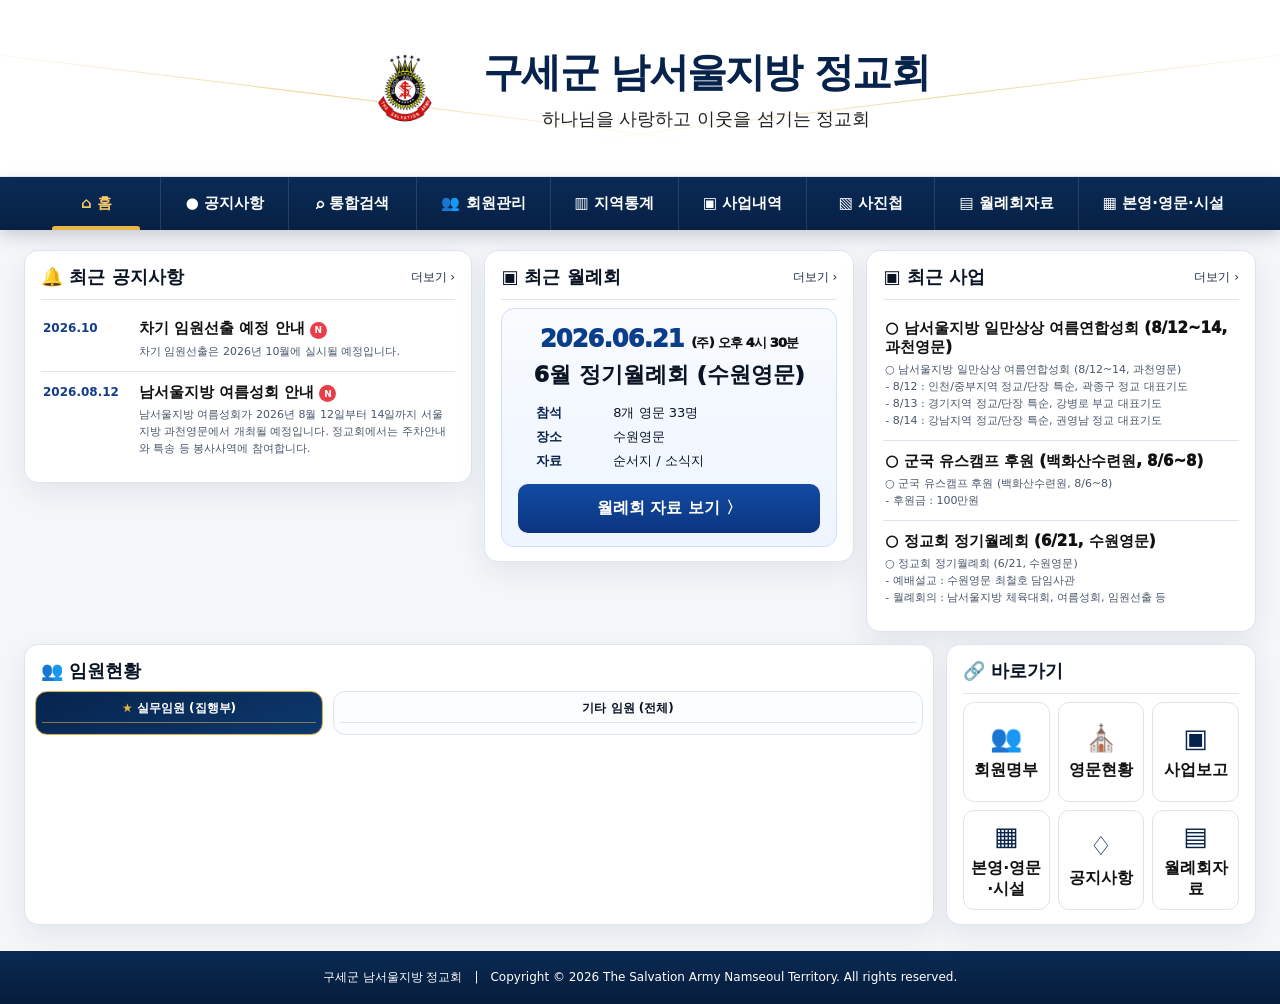
==== commit a4cacd2c: "Add files via upload" ====
--- a/index.html
+++ b/index.html
@@ -59,7 +59,7 @@
 @media(max-width:1050px){.brand{height:140px}.brand h1{font-size:30px}.brand img{width:85px;height:85px}.nav{overflow:auto;justify-content:flex-start}.nav button{min-width:110px;padding:15px 16px;font-size:13px}.dashboard-grid,.lower-grid,.officers-body{grid-template-columns:1fr}.exec-grid{grid-template-columns:repeat(3,1fr)}.other-grid{grid-template-columns:repeat(2,1fr)}}
 @media(max-width:640px){main{padding:12px 10px 20px}.brand{height:116px;gap:10px}.brand img{width:62px;height:62px}.brand h1{font-size:20px}.brand p{font-size:12px}.dashboard-grid{grid-template-columns:1fr}.exec-grid{grid-template-columns:repeat(2,1fr)}.quick-grid{grid-template-columns:repeat(2,1fr)}}
 
-/* V5.7.2 compact officer layout */
+/* V5.7.3 compact officer layout */
 .officers-body{
   grid-template-columns:1fr;
   gap:10px;
@@ -121,7 +121,7 @@
 }
 
 
-/* V5.7.2 GitHub Pages final - compact officers */
+/* V5.7.3 GitHub Pages final - compact officers */
 .officers-body{
   display:grid !important;
   grid-template-columns: 0.78fr 1.22fr !important;
@@ -229,7 +229,7 @@
 }
 
 
-/* V5.7.2 본영·사회복지시설 테이블 디자인 개선 */
+/* V5.7.3 본영·사회복지시설 테이블 디자인 개선 */
 #orgs h3{
   font-size:15px;
   letter-spacing:-.2px;
@@ -262,7 +262,7 @@
 .admin-unlocked{color:#087343!important;font-weight:900!important}
 
 
-/* V5.7.2 모바일 가로 본영·영문·시설 최적화 */
+/* V5.7.3 모바일 가로 본영·영문·시설 최적화 */
 .pastor-table-wrap{overflow-x:auto}
 .pastor-table{
   width:100%;
@@ -306,7 +306,7 @@
   }
 }
 
-/* V5.7.2 앱 내부 PDF 뷰어 */
+/* V5.7.3 앱 내부 PDF 뷰어 */
 .pdf-viewer-shell{
   height:calc(100vh - 62px);
   min-height:520px;
@@ -385,7 +385,7 @@
 }
 
 
-/* V5.7.2 사진첩 - 기존 화면에는 영향 없음 */
+/* V5.7.3 사진첩 - 기존 화면에는 영향 없음 */
 .gallery-album{
   border:1px solid var(--line);border-radius:14px;background:#fff;padding:14px;
 }
@@ -417,7 +417,7 @@
 @media(max-width:700px){.gallery-grid{grid-template-columns:repeat(2,1fr)}}
 
 
-/* V5.7.2 행사별 사진첩 */
+/* V5.7.3 행사별 사진첩 */
 .album-card{
   border:1px solid var(--line);
   border-radius:14px;
@@ -640,7 +640,7 @@
 <footer class="footer">구세군 남서울지방 정교회　|　Copyright © 2026 The Salvation Army Namseoul Territory. All rights reserved.</footer>
 
 <script>
-window.APP_DATA={"meta": {"version": "V5.7.2", "asOf": "2026년 7월"}, "members": [{"번호": "1", "지역": "중부", "영문": "강남", "직분": "서기", "성명": "신동수", "연락처": "010-****-3077", "남서울지방정교회 임원": "", "담임사관": "참령 안근정", "목양사관": "참령 김은애"}, {"번호": "2", "지역": "중부", "영문": "강남", "직분": "자산", "성명": "정구종", "연락처": "010-****-1653", "남서울지방정교회 임원": "", "담임사관": "참령 안근정", "목양사관": "참령 김은애"}, {"번호": "3", "지역": "강남", "영문": "관악", "직분": "선교", "성명": "김장호", "연락처": "010-****-0848", "남서울지방정교회 임원": "", "담임사관": "참령 이용운", "목양사관": "참령 김은주"}, {"번호": "4", "지역": "강남", "영문": "군포은혜", "직분": "선교", "성명": "김종찬", "연락처": "010-****-6225", "남서울지방정교회 임원": "", "담임사관": "정위 윤현충", "목양사관": "정위 김선화"}, {"번호": "5", "지역": "강남", "영문": "군포은혜", "직분": "서기", "성명": "최재용", "연락처": "010-****-0521", "남서울지방정교회 임원": "총무", "담임사관": "정위 윤현충", "목양사관": "정위 김선화"}, {"번호": "6", "지역": "강남", "영문": "군포은혜", "직분": "원로", "성명": "김윤수", "연락처": "010-****-3656", "남서울지방정교회 임원": "", "담임사관": "정위 윤현충", "목양사관": "정위 김선화"}, {"번호": "7", "지역": "강남", "영문": "군포은혜", "직분": "원로", "성명": "방기호", "연락처": "010-****-3112", "남서울지방정교회 임원": "", "담임사관": "정위 윤현충", "목양사관": "정위 김선화"}, {"번호": "8", "지역": "강남", "영문": "군포은혜", "직분": "원로", "성명": "정진규", "연락처": "010-****-1865", "남서울지방정교회 임원": "감사", "담임사관": "정위 윤현충", "목양사관": "정위 김선화"}, {"번호": "9", "지역": "중부", "영문": "남서울", "직분": "선교", "성명": "김수균", "연락처": "010-****-8866", "남서울지방정교회 임원": "", "담임사관": "참령 이재성", "목양사관": "참령 이은경"}, {"번호": "10", "지역": "중부", "영문": "남서울", "직분": "서기", "성명": "홍왕표", "연락처": "010-****-9855", "남서울지방정교회 임원": "", "담임사관": "참령 이재성", "목양사관": "참령 이은경"}, {"번호": "11", "지역": "중부", "영문": "남서울", "직분": "재무", "성명": "권영남", "연락처": "010-****-1504", "남서울지방정교회 임원": "", "담임사관": "참령 이재성", "목양사관": "참령 이은경"}, {"번호": "12", "지역": "중부", "영문": "남서울", "직분": "원로", "성명": "서판용", "연락처": "010-****-6455", "남서울지방정교회 임원": "", "담임사관": "참령 이재성", "목양사관": "참령 이은경"}, {"번호": "13", "지역": "인천", "영문": "만수", "직분": "선교", "성명": "서민석", "연락처": "010-****-0733", "남서울지방정교회 임원": "", "담임사관": "참령 박종서", "목양사관": "참령 김영순"}, {"번호": "14", "지역": "강남", "영문": "부천", "직분": "선교", "성명": "정철영", "연락처": "010-****-8331", "남서울지방정교회 임원": "고문", "담임사관": "참령 조한근", "목양사관": "참령 김선화"}, {"번호": "15", "지역": "강남", "영문": "부천", "직분": "서기", "성명": "곽종구", "연락처": "010-****-7921", "남서울지방정교회 임원": "서기", "담임사관": "참령 조한근", "목양사관": "참령 김선화"}, {"번호": "16", "지역": "강남", "영문": "부천", "직분": "재무", "성명": "송웅섭", "연락처": "010-****-9830", "남서울지방정교회 임원": "", "담임사관": "참령 조한근", "목양사관": "참령 김선화"}, {"번호": "17", "지역": "강남", "영문": "부천", "직분": "청년", "성명": "고성규", "연락처": "010-****-6150", "남서울지방정교회 임원": "", "담임사관": "참령 조한근", "목양사관": "참령 김선화"}, {"번호": "18", "지역": "강남", "영문": "부천", "직분": "원로", "성명": "이만희", "연락처": "010-****-6684", "남서울지방정교회 임원": "", "담임사관": "참령 조한근", "목양사관": "참령 김선화"}, {"번호": "19", "지역": "강남", "영문": "부천", "직분": "원로", "성명": "문공주", "연락처": "010-****-3117", "남서울지방정교회 임원": "", "담임사관": "참령 조한근", "목양사관": "참령 김선화"}, {"번호": "20", "지역": "인천", "영문": "부평", "직분": "서기", "성명": "천정수", "연락처": "010-****-5704", "남서울지방정교회 임원": "", "담임사관": "참령 염용돈", "목양사관": "참령 고현옥"}, {"번호": "21", "지역": "인천", "영문": "부평", "직분": "교육", "성명": "김성호", "연락처": "010-****-5032", "남서울지방정교회 임원": "수석부회장", "담임사관": "참령 염용돈", "목양사관": "참령 고현옥"}, {"번호": "22", "지역": "인천", "영문": "부평", "직분": "자산", "성명": "김재국", "연락처": "010-****-5722", "남서울지방정교회 임원": "", "담임사관": "참령 염용돈", "목양사관": "참령 고현옥"}, {"번호": "23", "지역": "인천", "영문": "부평", "직분": "청년", "성명": "최용호", "연락처": "010-****-6526", "남서울지방정교회 임원": "", "담임사관": "참령 염용돈", "목양사관": "참령 고현옥"}, {"번호": "24", "지역": "인천", "영문": "부평", "직분": "협동", "성명": "이순애", "연락처": "010-****-3232", "남서울지방정교회 임원": "", "담임사관": "참령 염용돈", "목양사관": "참령 고현옥"}, {"번호": "25", "지역": "인천", "영문": "부평", "직분": "원로", "성명": "한영식", "연락처": "010-****-3230", "남서울지방정교회 임원": "", "담임사관": "참령 염용돈", "목양사관": "참령 고현옥"}, {"번호": "26", "지역": "인천", "영문": "부평", "직분": "원로", "성명": "최광선", "연락처": "010-****-6526", "남서울지방정교회 임원": "", "담임사관": "참령 염용돈", "목양사관": "참령 고현옥"}, {"번호": "27", "지역": "인천", "영문": "부평", "직분": "원로", "성명": "이명자", "연락처": "010-****-7070", "남서울지방정교회 임원": "", "담임사관": "참령 염용돈", "목양사관": "참령 고현옥"}, {"번호": "28", "지역": "인천", "영문": "부평", "직분": "원로", "성명": "최승천", "연락처": "010-****-7251", "남서울지방정교회 임원": "", "담임사관": "참령 염용돈", "목양사관": "참령 고현옥"}, {"번호": "29", "지역": "인천", "영문": "송림", "직분": "선교", "성명": "정용실", "연락처": "010-****-3728", "남서울지방정교회 임원": "고문", "담임사관": "참령 임효민", "목양사관": "참령 김민정"}, {"번호": "30", "지역": "인천", "영문": "송림", "직분": "서기", "성명": "김영호", "연락처": "010-****-6208", "남서울지방정교회 임원": "감사", "담임사관": "참령 임효민", "목양사관": "참령 김민정"}, {"번호": "31", "지역": "인천", "영문": "송림", "직분": "재무", "성명": "이정관", "연락처": "010-****-0697", "남서울지방정교회 임원": "", "담임사관": "참령 임효민", "목양사관": "참령 김민정"}, {"번호": "32", "지역": "인천", "영문": "송림", "직분": "원로", "성명": "정영자", "연락처": "010-****-9880", "남서울지방정교회 임원": "", "담임사관": "참령 임효민", "목양사관": "참령 김민정"}, {"번호": "33", "지역": "인천", "영문": "송림", "직분": "원로", "성명": "김재규", "연락처": "010-****-6649", "남서울지방정교회 임원": "", "담임사관": "참령 임효민", "목양사관": "참령 김민정"}, {"번호": "34", "지역": "경기", "영문": "송탄", "직분": "선교", "성명": "서종근", "연락처": "010-****-5779", "남서울지방정교회 임원": "", "담임사관": "참령 유계준", "목양사관": "참령 김한정"}, {"번호": "35", "지역": "경기", "영문": "송탄", "직분": "서기", "성명": "최종기", "연락처": "010-****-1681", "남서울지방정교회 임원": "", "담임사관": "참령 유계준", "목양사관": "참령 김한정"}, {"번호": "36", "지역": "경기", "영문": "송탄", "직분": "원로", "성명": "박용세", "연락처": "010-****-7147", "남서울지방정교회 임원": "", "담임사관": "참령 유계준", "목양사관": "참령 김한정"}, {"번호": "37", "지역": "중부", "영문": "수원", "직분": "선교", "성명": "유현구", "연락처": "010-****-4470", "남서울지방정교회 임원": "", "담임사관": "정위 최철호", "목양사관": "정위 김유미"}, {"번호": "38", "지역": "중부", "영문": "수원", "직분": "서기", "성명": "최상욱", "연락처": "010-****-8423", "남서울지방정교회 임원": "", "담임사관": "정위 최철호", "목양사관": "정위 김유미"}, {"번호": "39", "지역": "중부", "영문": "수원", "직분": "자산", "성명": "김종호", "연락처": "010-****-2363", "남서울지방정교회 임원": "", "담임사관": "정위 최철호", "목양사관": "정위 김유미"}, {"번호": "40", "지역": "중부", "영문": "수원", "직분": "청년", "성명": "신훈영", "연락처": "010-****-0051", "남서울지방정교회 임원": "", "담임사관": "정위 최철호", "목양사관": "정위 김유미"}, {"번호": "41", "지역": "중부", "영문": "수원", "직분": "원로", "성명": "최경락", "연락처": "010-****-5053", "남서울지방정교회 임원": "", "담임사관": "정위 최철호", "목양사관": "정위 김유미"}, {"번호": "42", "지역": "중부", "영문": "수원", "직분": "원로", "성명": "최태석", "연락처": "010-****-7867", "남서울지방정교회 임원": "", "담임사관": "정위 최철호", "목양사관": "정위 김유미"}, {"번호": "43", "지역": "경기", "영문": "안성", "직분": "선교", "성명": "박상기", "연락처": "010-****-3859", "남서울지방정교회 임원": "고문", "담임사관": "참령 이덕균", "목양사관": "참령 장영주"}, {"번호": "44", "지역": "경기", "영문": "안성", "직분": "서기", "성명": "서정식", "연락처": "010-****-4704", "남서울지방정교회 임원": "", "담임사관": "참령 이덕균", "목양사관": "참령 장영주"}, {"번호": "45", "지역": "경기", "영문": "안성", "직분": "재무", "성명": "허오욱", "연락처": "010-****-3961", "남서울지방정교회 임원": "부회장", "담임사관": "참령 이덕균", "목양사관": "참령 장영주"}, {"번호": "46", "지역": "경기", "영문": "안성", "직분": "자산", "성명": "배인환", "연락처": "010-****-8572", "남서울지방정교회 임원": "", "담임사관": "참령 이덕균", "목양사관": "참령 장영주"}, {"번호": "47", "지역": "경기", "영문": "안성", "직분": "청년", "성명": "김은주", "연락처": "010-****-9586", "남서울지방정교회 임원": "", "담임사관": "참령 이덕균", "목양사관": "참령 장영주"}, {"번호": "48", "지역": "경기", "영문": "안성", "직분": "원로", "성명": "윤용민", "연락처": "010-****-3179", "남서울지방정교회 임원": "", "담임사관": "참령 이덕균", "목양사관": "참령 장영주"}, {"번호": "49", "지역": "경기", "영문": "안성", "직분": "원로", "성명": "윤종홍", "연락처": "010-****-3396", "남서울지방정교회 임원": "", "담임사관": "참령 이덕균", "목양사관": "참령 장영주"}, {"번호": "50", "지역": "중부", "영문": "안양", "직분": "서기", "성명": "주  혁", "연락처": "010-****-2451", "남서울지방정교회 임원": "부회장", "담임사관": "참령 김성순", "목양사관": "참령 김양희"}, {"번호": "51", "지역": "중부", "영문": "안양", "직분": "재무", "성명": "김상규", "연락처": "010-****-1990", "남서울지방정교회 임원": "", "담임사관": "참령 김성순", "목양사관": "참령 김양희"}, {"번호": "52", "지역": "중부", "영문": "안양", "직분": "원로", "성명": "고용운", "연락처": "010-****-9779", "남서울지방정교회 임원": "", "담임사관": "참령 김성순", "목양사관": "참령 김양희"}, {"번호": "53", "지역": "강남", "영문": "연합", "직분": "재무", "성명": "강근식", "연락처": "010-****-1913", "남서울지방정교회 임원": "", "담임사관": "정위 이상근", "목양사관": "정위 이한나"}, {"번호": "54", "지역": "강남", "영문": "영등포", "직분": "선교", "성명": "장요식", "연락처": "", "남서울지방정교회 임원": "", "담임사관": "참령 김병선", "목양사관": "참령 박윤희"}, {"번호": "55", "지역": "강남", "영문": "영등포", "직분": "서기", "성명": "이상현", "연락처": "", "남서울지방정교회 임원": "", "담임사관": "참령 김병선", "목양사관": "참령 박윤희"}, {"번호": "56", "지역": "강남", "영문": "영등포", "직분": "교육", "성명": "김찬현", "연락처": "", "남서울지방정교회 임원": "", "담임사관": "참령 김병선", "목양사관": "참령 박윤희"}, {"번호": "57", "지역": "강남", "영문": "영등포", "직분": "재무", "성명": "김경란", "연락처": "010-****-3080", "남서울지방정교회 임원": "재무", "담임사관": "참령 김병선", "목양사관": "참령 박윤희"}, {"번호": "58", "지역": "강남", "영문": "영등포", "직분": "청년", "성명": "강수형", "연락처": "010-****-6251", "남서울지방정교회 임원": "", "담임사관": "참령 김병선", "목양사관": "참령 박윤희"}, {"번호": "59", "지역": "강남", "영문": "영등포", "직분": "사회복지", "성명": "노숙희", "연락처": "010-****-2062", "남서울지방정교회 임원": "", "담임사관": "참령 김병선", "목양사관": "참령 박윤희"}, {"번호": "60", "지역": "강남", "영문": "영등포", "직분": "원로", "성명": "김철석", "연락처": "010-****-8156", "남서울지방정교회 임원": "명예회장", "담임사관": "참령 김병선", "목양사관": "참령 박윤희"}, {"번호": "61", "지역": "강남", "영문": "영등포", "직분": "원로", "성명": "이병하", "연락처": "010-****-2571", "남서울지방정교회 임원": "", "담임사관": "참령 김병선", "목양사관": "참령 박윤희"}, {"번호": "62", "지역": "강남", "영문": "영등포", "직분": "원로", "성명": "전종면", "연락처": "010-****-8254", "남서울지방정교회 임원": "부회장", "담임사관": "참령 김병선", "목양사관": "참령 박윤희"}, {"번호": "63", "지역": "강남", "영문": "영등포", "직분": "원로", "성명": "강  옥", "연락처": "010-****-6635", "남서울지방정교회 임원": "", "담임사관": "참령 김병선", "목양사관": "참령 박윤희"}, {"번호": "64", "지역": "강남", "영문": "영등포", "직분": "원로", "성명": "임세영", "연락처": "010-****-9171", "남서울지방정교회 임원": "", "담임사관": "참령 김병선", "목양사관": "참령 박윤희"}, {"번호": "65", "지역": "강남", "영문": "영등포", "직분": "원로", "성명": "이상국", "연락처": "010-****-0091", "남서울지방정교회 임원": "", "담임사관": "참령 김병선", "목양사관": "참령 박윤희"}, {"번호": "66", "지역": "강남", "영문": "영등포", "직분": "원로", "성명": "권승남", "연락처": "010-****-4764", "남서울지방정교회 임원": "", "담임사관": "참령 김병선", "목양사관": "참령 박윤희"}, {"번호": "67", "지역": "강남", "영문": "영등포", "직분": "원로", "성명": "김기두", "연락처": "010-****-2928", "남서울지방정교회 임원": "고문", "담임사관": "참령 김병선", "목양사관": "참령 박윤희"}, {"번호": "68", "지역": "강남", "영문": "영등포", "직분": "원로", "성명": "최병윤", "연락처": "010-****-5991", "남서울지방정교회 임원": "고문", "담임사관": "참령 김병선", "목양사관": "참령 박윤희"}, {"번호": "69", "지역": "강남", "영문": "영등포", "직분": "원로", "성명": "윤경용", "연락처": "010-****-2147", "남서울지방정교회 임원": "", "담임사관": "참령 김병선", "목양사관": "참령 박윤희"}, {"번호": "70", "지역": "강남", "영문": "영등포", "직분": "원로", "성명": "윤병기", "연락처": "010-****-7963", "남서울지방정교회 임원": "", "담임사관": "참령 김병선", "목양사관": "참령 박윤희"}, {"번호": "71", "지역": "경기", "영문": "이천", "직분": "서기", "성명": "신종만", "연락처": "010-****-2975", "남서울지방정교회 임원": "", "담임사관": "참령 정택영", "목양사관": "참령 박혜수"}, {"번호": "72", "지역": "경기", "영문": "이천", "직분": "재무", "성명": "김은수", "연락처": "010-****-5870", "남서울지방정교회 임원": "", "담임사관": "참령 정택영", "목양사관": "참령 박혜수"}, {"번호": "73", "지역": "경기", "영문": "이천", "직분": "원로", "성명": "박기우", "연락처": "010-****-7262", "남서울지방정교회 임원": "", "담임사관": "참령 정택영", "목양사관": "참령 박혜수"}, {"번호": "74", "지역": "인천", "영문": "인천", "직분": "선교", "성명": "이순애", "연락처": "010-****-8357", "남서울지방정교회 임원": "회장", "담임사관": "정위 한문수", "목양사관": "정위 구민정"}, {"번호": "75", "지역": "인천", "영문": "인천", "직분": "서기", "성명": "전두수", "연락처": "010-****-6276", "남서울지방정교회 임원": "", "담임사관": "정위 한문수", "목양사관": "정위 구민정"}, {"번호": "76", "지역": "인천", "영문": "인천", "직분": "복지", "성명": "김인곤", "연락처": "010-****-2877", "남서울지방정교회 임원": "", "담임사관": "정위 한문수", "목양사관": "정위 구민정"}, {"번호": "77", "지역": "인천", "영문": "인천", "직분": "교육", "성명": "최병우", "연락처": "010-****-5211", "남서울지방정교회 임원": "", "담임사관": "정위 한문수", "목양사관": "정위 구민정"}, {"번호": "78", "지역": "인천", "영문": "인천", "직분": "자산", "성명": "안병은", "연락처": "010-****-3815", "남서울지방정교회 임원": "", "담임사관": "정위 한문수", "목양사관": "정위 구민정"}, {"번호": "79", "지역": "인천", "영문": "인천", "직분": "원로", "성명": "손철헌", "연락처": "010-****-6475", "남서울지방정교회 임원": "", "담임사관": "정위 한문수", "목양사관": "정위 구민정"}, {"번호": "80", "지역": "인천", "영문": "인천", "직분": "원로", "성명": "홍순모", "연락처": "010-****-2320", "남서울지방정교회 임원": "", "담임사관": "정위 한문수", "목양사관": "정위 구민정"}, {"번호": "81", "지역": "인천", "영문": "인천", "직분": "원로", "성명": "배형선", "연락처": "010-****-0515", "남서울지방정교회 임원": "", "담임사관": "정위 한문수", "목양사관": "정위 구민정"}, {"번호": "82", "지역": "인천", "영문": "인천", "직분": "원로", "성명": "이경숙", "연락처": "010-****-4342", "남서울지방정교회 임원": "", "담임사관": "정위 한문수", "목양사관": "정위 구민정"}, {"번호": "83", "지역": "인천", "영문": "인천", "직분": "원로", "성명": "김수일", "연락처": "010-****-2031", "남서울지방정교회 임원": "고문", "담임사관": "정위 한문수", "목양사관": "정위 구민정"}, {"번호": "84", "지역": "인천", "영문": "인천", "직분": "원로", "성명": "권병돈", "연락처": "010-****-5448", "남서울지방정교회 임원": "", "담임사관": "정위 한문수", "목양사관": "정위 구민정"}, {"번호": "85", "지역": "인천", "영문": "인천", "직분": "원로", "성명": "이명섭", "연락처": "010-****-3362", "남서울지방정교회 임원": "", "담임사관": "정위 한문수", "목양사관": "정위 구민정"}, {"번호": "86", "지역": "인천", "영문": "인평", "직분": "선교", "성명": "손현식", "연락처": "010-****-7061", "남서울지방정교회 임원": "", "담임사관": "정위 정일해", "목양사관": "정위 윤효정"}, {"번호": "87", "지역": "경기", "영문": "오산", "직분": "선교", "성명": "강인구", "연락처": "010-****-1156", "남서울지방정교회 임원": "", "담임사관": "정위 정상혁", "목양사관": "정위 전혜원"}, {"번호": "88", "지역": "경기", "영문": "평택", "직분": "선교", "성명": "이기창", "연락처": "010-****-8159", "남서울지방정교회 임원": "", "담임사관": "참령 김필용", "목양사관": "참령 윤희정"}, {"번호": "89", "지역": "경기", "영문": "평택", "직분": "서기", "성명": "강이임", "연락처": "010-****-6296", "남서울지방정교회 임원": "", "담임사관": "참령 김필용", "목양사관": "참령 윤희정"}], "organizations": [{"번호": "90", "지역": "중부", "영문": "안산", "직분": "", "성명": "", "연락처": "", "남서울지방정교회 임원": "", "담임사관": "참령 김진태", "목양사관": "참령 정강숙"}, {"번호": "91", "지역": "중부", "영문": "밀알", "직분": "", "성명": "", "연락처": "", "남서울지방정교회 임원": "", "담임사관": "참령 김기태", "목양사관": "-"}, {"번호": "92", "지역": "인천", "영문": "평강", "직분": "", "성명": "", "연락처": "", "남서울지방정교회 임원": "", "담임사관": "참령 정홍례", "목양사관": "-"}, {"번호": "93", "지역": "인천", "영문": "미추홀", "직분": "", "성명": "", "연락처": "", "남서울지방정교회 임원": "", "담임사관": "부위 구현모", "목양사관": "부위 김수경"}, {"번호": "94", "지역": "경기", "영문": "남안성", "직분": "", "성명": "", "연락처": "", "남서울지방정교회 임원": "", "담임사관": "정위 현은숙", "목양사관": "-"}, {"번호": "95", "지역": "경기", "영문": "북안성", "직분": "", "성명": "", "연락처": "", "남서울지방정교회 임원": "", "담임사관": "참령 이종우", "목양사관": "참령 김회경"}, {"번호": "96", "지역": "사회복지시설", "영문": "합정노인복지세터", "직분": "", "성명": "", "연락처": "", "남서울지방정교회 임원": "", "담임사관": "센터장 참령 김필용", "목양사관": "-"}, {"번호": "97", "지역": "사회복지시설", "영문": "샛별어린이집", "직분": "", "성명": "", "연락처": "", "남서울지방정교회 임원": "", "담임사관": "대표 정위 전혜원", "목양사관": "-"}, {"번호": "98", "지역": "사회복지시설", "영문": "와동지역어린이센터", "직분": "", "성명": "", "연락처": "", "남서울지방정교회 임원": "", "담임사관": "센터장 참령 정강숙", "목양사관": "-"}, {"번호": "99", "지역": "사회복지시설", "영문": "평택재가복지센터", "직분": "", "성명": "", "연락처": "", "남서울지방정교회 임원": "", "담임사관": "센터장 참령 변진옥", "목양사관": "-"}, {"번호": "100", "지역": "지방본영", "영문": "지방본영", "직분": "", "성명": "", "연락처": "031-236-7811", "남서울지방정교회 임원": "", "담임사관": "지방장관 부정령 조진호", "목양사관": "지방여성사역서기관 부정령 김주연"}], "business": [{"month": "'25.10월", "detail": "○ 영등포영문 이병하 정교 장모 소천 (10/11)", "note": "근조화 전달"}, {"month": "'25.10월", "detail": "○ 인천영문 신임정교 및 원로정교 임명 (10/26)\n     - 원로정교 : 전두수\n     - 신임정교 : 최광복", "note": "축하화분 전달"}, {"month": "11월", "detail": "○ 정교회 정기월례회 (11/9, 영등포영문), 8개 영문/27명 참석\n     - 예배설교 : 영등포영문 김병선 담임사관\n     - 월례회의 : '26년 사관,정교 신년하례회 시행건 토의", "note": "참석인원 : 8개 영문 22명\n식사 : 영등포영문 가정단"}, {"month": "12월", "detail": "○ 남서울지방 자선냄비 봉사자 헌신예배 참석 (12/7)\n     - 장소 : 영등포영문", "note": "각 영문별 자선냄비 봉사"}, {"month": "'26.1월", "detail": "○ 신년축복성회 참석 (1/1~3)\n     - 장소 : 백화산수련원", "note": ""}, {"month": "'26.1월", "detail": "○ 남서울지방 신앙전진대회 (1/18, 영등포영문)\n ○ 임원 임시회의 (1/18, 영등포 영문 14:30~15:10)\n     - 참석자 : 이순애 회장 등 7명\n     - 안건 : '26년 사관.정교 신년하례회 시행안건 토의", "note": "태국 서비스코어 100만원 후원"}, {"month": "2월", "detail": "○ 남서울지방 지방장관, 지방여성사역서기관 환영예배\n       - 일시/장소 : 2월 1일, 영등포영문", "note": ""}, {"month": "2월", "detail": "○ '26년 사관.정교 신년하례회 (2/7, 인천영문)\n      - 예배설교 : 조진호 신임 지방장관\n      - 장학금(중,고등학생), 후원금 전달, 행운권 추첨 등", "note": "참석인원 : 70명\n정교/사관,지방장관"}, {"month": "4월", "detail": "○ 한국구세군 정교연합회 제38차 정기총회 참석 (4/25) \n     - 장소 : 충청지방 청주영문\n     - 연합회장 제38기 추대 : 부평명문 김재국 정교", "note": "참석인원 : 10개영문 25명"}, {"month": "4월", "detail": "○ 은퇴사관 봄 나들이 후원 (4/27)\n      - 춘천 제이든 가든 수목원", "note": "지방장관님 인솔 37명\n(100만원 후원)"}, {"month": "5월", "detail": "○ 한국교회 평신도 단체협의회 월례회 예배 (5/28)\n      - 주관 : 구세군 남서울지방(사회, 기도, 설교, 특순)\n      - 말씀 : 인천영문 담임사관 한문수", "note": "이순애 정교 등 9명 참석\n(선물비 70만원/사례비 20만원 후원)"}, {"month": "6월", "detail": "○ 영등포영문 신임정교, 원로정교 임명 (6/7)\n      - 원로정교 : 김철석, 전종면, 이병하\n      - 신임정교 : 장요식, 이상현, 김창현\n      * 축사 : 이순애 회장", "note": "축하화분 전달"}, {"month": "6월", "detail": "○ 정교회 정기월례회 (6/21, 수원영문)\n     - 예배설교 : 수원영문 최철호 담임사관\n     - 월례회의 : 남서울지방 체육대회, 여름성회, 임원선출 등", "note": "참석인원 : 8개영문 33명"}, {"month": "8월", "detail": "○ 군국 유스캠프 후원 (백화산수련원, 8/6~8)\n     - 후원금 : 100만원", "note": "군국 청년부 이명섭 사관"}, {"month": "8월", "detail": "○ 남서울지방 일만상상 여름연합성회 (8/12~14, 과천영문)\n     - 8/12 : 인천/중부지역 정교/단장 특순, 곽종구 정교 대표기도\n     - 8/13 : 경기지역 정교/단장 특순, 강병로 부교 대표기도\n     - 8/14 : 강남지역 정교/단장 특순, 권영남 정교 대표기도", "note": "8/14일 집회 간식 후원"}], "corpsPastors": [{"지역": "중부", "영문": "강남", "담임사관": "참령 안근정", "목양사관": "참령 김은애"}, {"지역": "중부", "영문": "남서울", "담임사관": "참령 이재성", "목양사관": "참령 이은경"}, {"지역": "중부", "영문": "밀알", "담임사관": "참령 김기태", "목양사관": "-"}, {"지역": "중부", "영문": "수원", "담임사관": "정위 최철호", "목양사관": "정위 김유미"}, {"지역": "중부", "영문": "안산", "담임사관": "참령 김진태", "목양사관": "참령 정강숙"}, {"지역": "중부", "영문": "안양", "담임사관": "참령 김성순", "목양사관": "참령 김양희"}, {"지역": "강남", "영문": "관악", "담임사관": "참령 이용운", "목양사관": "참령 김은주"}, {"지역": "강남", "영문": "군포은혜", "담임사관": "정위 윤현충", "목양사관": "정위 김선화"}, {"지역": "강남", "영문": "부천", "담임사관": "참령 조한근", "목양사관": "참령 김선화"}, {"지역": "강남", "영문": "연합", "담임사관": "정위 이상근", "목양사관": "정위 이한나"}, {"지역": "강남", "영문": "영등포", "담임사관": "참령 김병선", "목양사관": "참령 박윤희"}, {"지역": "경기", "영문": "남안성", "담임사관": "정위 현은숙", "목양사관": "-"}, {"지역": "경기", "영문": "북안성", "담임사관": "참령 이종우", "목양사관": "참령 김회경"}, {"지역": "경기", "영문": "송탄", "담임사관": "참령 유계준", "목양사관": "참령 김한정"}, {"지역": "경기", "영문": "안성", "담임사관": "참령 이덕균", "목양사관": "참령 장영주"}, {"지역": "경기", "영문": "오산", "담임사관": "정위 정상혁", "목양사관": "정위 전혜원"}, {"지역": "경기", "영문": "이천", "담임사관": "참령 정택영", "목양사관": "참령 박혜수"}, {"지역": "경기", "영문": "평택", "담임사관": "참령 김필용", "목양사관": "참령 윤희정"}, {"지역": "인천", "영문": "만수", "담임사관": "참령 박종서", "목양사관": "참령 김영순"}, {"지역": "인천", "영문": "미추홀", "담임사관": "부위 구현모", "목양사관": "부위 김수경"}, {"지역": "인천", "영문": "부평", "담임사관": "참령 염용돈", "목양사관": "참령 고현옥"}, {"지역": "인천", "영문": "송림", "담임사관": "참령 임효민", "목양사관": "참령 김민정"}, {"지역": "인천", "영문": "인천", "담임사관": "정위 한문수", "목양사관": "정위 구민정"}, {"지역": "인천", "영문": "인평", "담임사관": "정위 정일해", "목양사관": "정위 윤효정"}, {"지역": "인천", "영문": "평강", "담임사관": "참령 정홍례", "목양사관": "-"}]};
+window.APP_DATA={"meta": {"version": "V5.7.3", "asOf": "2026년 7월"}, "members": [{"month":"'25.10월","detail":"○ 영등포영문 이병하 정교 장모 소천 (10/11)","note":"근조화 전달"},{"month":"","detail":"○ 인천영문 신임정교 및 원로정교 임명 (10/26)\n     - 원로정교 : 전두수\n     - 신임정교 : 최광복","note":"축하화분 전달"},{"month":"11월","detail":"○ 정교회 정기월례회 (11/9, 영등포영문), 8개 영문/27명 참석\n     - 예배설교 : 영등포영문 김병선 담임사관\n     - 월례회의 : '26년 사관,정교 신년하례회 시행건 토의","note":"참석인원 : 8개 영문 22명\n식사 : 영등포영문 가정단"},{"month":"12월","detail":"○ 남서울지방 자선냄비 봉사자 헌신예배 참석 (12/7)\n     - 장소 : 영등포영문","note":"각 영문별 자선냄비 봉사"},{"month":"'26.1월","detail":"○ 신년축복성회 참석 (1/1~3)\n     - 장소 : 백화산수련원","note":""},{"month":"","detail":"○ 남서울지방 신앙전진대회 (1/18, 영등포영문)\n○ 임원 임시회의 (1/18, 영등포 영문 14:30~15:10)\n     - 참석자 : 이순애 회장 등 7명\n     - 안건 : '26년 사관.정교 신년하례회 시행안건 토의","note":"태국 서비스코어 100만원 후원"},{"month":"2월","detail":"○ 남서울지방 지방장관, 지방여성사역서기관 환영예배\n     - 일시/장소 : 2월 1일, 영등포영문","note":""},{"month":"","detail":"○ '26년 사관.정교 신년하례회 (2/7, 인천영문)\n     - 예배설교 : 조진호 신임 지방장관\n     - 장학금(중,고등학생), 후원금 전달, 행운권 추첨 등","note":"참석인원 : 70명\n정교/사관,지방장관"},{"month":"4월","detail":"○ 한국구세군 정교연합회 제38차 정기총회 참석 (4/25)\n     - 장소 : 충청지방 청주영문\n     - 연합회장 제38기 추대 : 부평명문 김재국 정교","note":"참석인원 : 10개영문 25명"},{"month":"","detail":"○ 은퇴사관 봄 나들이 후원 (4/27)\n     - 춘천 제이든 가든 수목원","note":"지방장관님 인솔 37명\n(100만원 후원)"},{"month":"5월","detail":"○ 한국교회 평신도 단체협의회 월례회 예배 (5/28)\n     - 주관 : 구세군 남서울지방(사회, 기도, 설교, 특순)\n     - 말씀 : 인천영문 담임사관 한문수","note":"이순애 정교 등 9명 참석\n(선물비 70만원/사례비 20만원 후원)"},{"month":"6월","detail":"○ 영등포영문 신임정교, 원로정교 임명 (6/7)\n     - 원로정교 : 김철석, 전종면, 이병하\n     - 신임정교 : 장요식, 이상현, 김창현\n     * 축사 : 이순애 회장","note":"축하화분 전달"},{"month":"","detail":"○ 정교회 정기월례회 (6/21, 수원영문)\n     - 예배설교 : 수원영문 최철호 담임사관\n     - 월례회의 : 남서울지방 체육대회, 여름성회, 임원선출 등","note":"참석인원 : 8개영문 33명"},{"month":"8월","detail":"○ 군국 유스캠프 후원 (백화산수련원, 8/6~8)\n     - 후원금 : 100만원","note":"군국 청년부 이명섭 사관"},{"month":"","detail":"○ 남서울지방 일만상상 여름연합성회 (8/12~14, 과천영문)\n     - 8/12 : 인천/중부지역 정교/단장 특순, 곽종구 정교 대표기도\n     - 8/13 : 경기지역 정교/단장 특순, 강병로 부교 대표기도\n     - 8/14 : 강남지역 정교/단장 특순, 권영남 정교 대표기도","note":"8/14일 집회 간식 후원"},{"month":"9월","detail":"○ 전국정교연합회 주최 '26 희망캠프' 후원 (10/12~17)\n     - 캄보디아 프놈펜 및 6개 지역 집수리 봉사","note":"30만원 후원"},{"month":"","detail":"○ 부천영문 정철영 정교 장모 소천 (9/7)","note":"근조화 전달"}], "organizations": [{"번호": "90", "지역": "중부", "영문": "안산", "직분": "", "성명": "", "연락처": "", "남서울지방정교회 임원": "", "담임사관": "참령 김진태", "목양사관": "참령 정강숙"}, {"번호": "91", "지역": "중부", "영문": "밀알", "직분": "", "성명": "", "연락처": "", "남서울지방정교회 임원": "", "담임사관": "참령 김기태", "목양사관": "-"}, {"번호": "92", "지역": "인천", "영문": "평강", "직분": "", "성명": "", "연락처": "", "남서울지방정교회 임원": "", "담임사관": "참령 정홍례", "목양사관": "-"}, {"번호": "93", "지역": "인천", "영문": "미추홀", "직분": "", "성명": "", "연락처": "", "남서울지방정교회 임원": "", "담임사관": "부위 구현모", "목양사관": "부위 김수경"}, {"번호": "94", "지역": "경기", "영문": "남안성", "직분": "", "성명": "", "연락처": "", "남서울지방정교회 임원": "", "담임사관": "정위 현은숙", "목양사관": "-"}, {"번호": "95", "지역": "경기", "영문": "북안성", "직분": "", "성명": "", "연락처": "", "남서울지방정교회 임원": "", "담임사관": "참령 이종우", "목양사관": "참령 김회경"}, {"번호": "96", "지역": "사회복지시설", "영문": "합정노인복지세터", "직분": "", "성명": "", "연락처": "", "남서울지방정교회 임원": "", "담임사관": "센터장 참령 김필용", "목양사관": "-"}, {"번호": "97", "지역": "사회복지시설", "영문": "샛별어린이집", "직분": "", "성명": "", "연락처": "", "남서울지방정교회 임원": "", "담임사관": "대표 정위 전혜원", "목양사관": "-"}, {"번호": "98", "지역": "사회복지시설", "영문": "와동지역어린이센터", "직분": "", "성명": "", "연락처": "", "남서울지방정교회 임원": "", "담임사관": "센터장 참령 정강숙", "목양사관": "-"}, {"번호": "99", "지역": "사회복지시설", "영문": "평택재가복지센터", "직분": "", "성명": "", "연락처": "", "남서울지방정교회 임원": "", "담임사관": "센터장 참령 변진옥", "목양사관": "-"}, {"번호": "100", "지역": "지방본영", "영문": "지방본영", "직분": "", "성명": "", "연락처": "031-236-7811", "남서울지방정교회 임원": "", "담임사관": "지방장관 부정령 조진호", "목양사관": "지방여성사역서기관 부정령 김주연"}], "business": [{"month": "'25.10월", "detail": "○ 영등포영문 이병하 정교 장모 소천 (10/11)", "note": "근조화 전달"}, {"month": "'25.10월", "detail": "○ 인천영문 신임정교 및 원로정교 임명 (10/26)\n     - 원로정교 : 전두수\n     - 신임정교 : 최광복", "note": "축하화분 전달"}, {"month": "11월", "detail": "○ 정교회 정기월례회 (11/9, 영등포영문), 8개 영문/27명 참석\n     - 예배설교 : 영등포영문 김병선 담임사관\n     - 월례회의 : '26년 사관,정교 신년하례회 시행건 토의", "note": "참석인원 : 8개 영문 22명\n식사 : 영등포영문 가정단"}, {"month": "12월", "detail": "○ 남서울지방 자선냄비 봉사자 헌신예배 참석 (12/7)\n     - 장소 : 영등포영문", "note": "각 영문별 자선냄비 봉사"}, {"month": "'26.1월", "detail": "○ 신년축복성회 참석 (1/1~3)\n     - 장소 : 백화산수련원", "note": ""}, {"month": "'26.1월", "detail": "○ 남서울지방 신앙전진대회 (1/18, 영등포영문)\n ○ 임원 임시회의 (1/18, 영등포 영문 14:30~15:10)\n     - 참석자 : 이순애 회장 등 7명\n     - 안건 : '26년 사관.정교 신년하례회 시행안건 토의", "note": "태국 서비스코어 100만원 후원"}, {"month": "2월", "detail": "○ 남서울지방 지방장관, 지방여성사역서기관 환영예배\n       - 일시/장소 : 2월 1일, 영등포영문", "note": ""}, {"month": "2월", "detail": "○ '26년 사관.정교 신년하례회 (2/7, 인천영문)\n      - 예배설교 : 조진호 신임 지방장관\n      - 장학금(중,고등학생), 후원금 전달, 행운권 추첨 등", "note": "참석인원 : 70명\n정교/사관,지방장관"}, {"month": "4월", "detail": "○ 한국구세군 정교연합회 제38차 정기총회 참석 (4/25) \n     - 장소 : 충청지방 청주영문\n     - 연합회장 제38기 추대 : 부평명문 김재국 정교", "note": "참석인원 : 10개영문 25명"}, {"month": "4월", "detail": "○ 은퇴사관 봄 나들이 후원 (4/27)\n      - 춘천 제이든 가든 수목원", "note": "지방장관님 인솔 37명\n(100만원 후원)"}, {"month": "5월", "detail": "○ 한국교회 평신도 단체협의회 월례회 예배 (5/28)\n      - 주관 : 구세군 남서울지방(사회, 기도, 설교, 특순)\n      - 말씀 : 인천영문 담임사관 한문수", "note": "이순애 정교 등 9명 참석\n(선물비 70만원/사례비 20만원 후원)"}, {"month": "6월", "detail": "○ 영등포영문 신임정교, 원로정교 임명 (6/7)\n      - 원로정교 : 김철석, 전종면, 이병하\n      - 신임정교 : 장요식, 이상현, 김창현\n      * 축사 : 이순애 회장", "note": "축하화분 전달"}, {"month": "6월", "detail": "○ 정교회 정기월례회 (6/21, 수원영문)\n     - 예배설교 : 수원영문 최철호 담임사관\n     - 월례회의 : 남서울지방 체육대회, 여름성회, 임원선출 등", "note": "참석인원 : 8개영문 33명"}, {"month": "8월", "detail": "○ 군국 유스캠프 후원 (백화산수련원, 8/6~8)\n     - 후원금 : 100만원", "note": "군국 청년부 이명섭 사관"}, {"month": "8월", "detail": "○ 남서울지방 일만상상 여름연합성회 (8/12~14, 과천영문)\n     - 8/12 : 인천/중부지역 정교/단장 특순, 곽종구 정교 대표기도\n     - 8/13 : 경기지역 정교/단장 특순, 강병로 부교 대표기도\n     - 8/14 : 강남지역 정교/단장 특순, 권영남 정교 대표기도", "note": "8/14일 집회 간식 후원"}], "corpsPastors": [{"지역": "중부", "영문": "강남", "담임사관": "참령 안근정", "목양사관": "참령 김은애"}, {"지역": "중부", "영문": "남서울", "담임사관": "참령 이재성", "목양사관": "참령 이은경"}, {"지역": "중부", "영문": "밀알", "담임사관": "참령 김기태", "목양사관": "-"}, {"지역": "중부", "영문": "수원", "담임사관": "정위 최철호", "목양사관": "정위 김유미"}, {"지역": "중부", "영문": "안산", "담임사관": "참령 김진태", "목양사관": "참령 정강숙"}, {"지역": "중부", "영문": "안양", "담임사관": "참령 김성순", "목양사관": "참령 김양희"}, {"지역": "강남", "영문": "관악", "담임사관": "참령 이용운", "목양사관": "참령 김은주"}, {"지역": "강남", "영문": "군포은혜", "담임사관": "정위 윤현충", "목양사관": "정위 김선화"}, {"지역": "강남", "영문": "부천", "담임사관": "참령 조한근", "목양사관": "참령 김선화"}, {"지역": "강남", "영문": "연합", "담임사관": "정위 이상근", "목양사관": "정위 이한나"}, {"지역": "강남", "영문": "영등포", "담임사관": "참령 김병선", "목양사관": "참령 박윤희"}, {"지역": "경기", "영문": "남안성", "담임사관": "정위 현은숙", "목양사관": "-"}, {"지역": "경기", "영문": "북안성", "담임사관": "참령 이종우", "목양사관": "참령 김회경"}, {"지역": "경기", "영문": "송탄", "담임사관": "참령 유계준", "목양사관": "참령 김한정"}, {"지역": "경기", "영문": "안성", "담임사관": "참령 이덕균", "목양사관": "참령 장영주"}, {"지역": "경기", "영문": "오산", "담임사관": "정위 정상혁", "목양사관": "정위 전혜원"}, {"지역": "경기", "영문": "이천", "담임사관": "참령 정택영", "목양사관": "참령 박혜수"}, {"지역": "경기", "영문": "평택", "담임사관": "참령 김필용", "목양사관": "참령 윤희정"}, {"지역": "인천", "영문": "만수", "담임사관": "참령 박종서", "목양사관": "참령 김영순"}, {"지역": "인천", "영문": "미추홀", "담임사관": "부위 구현모", "목양사관": "부위 김수경"}, {"지역": "인천", "영문": "부평", "담임사관": "참령 염용돈", "목양사관": "참령 고현옥"}, {"지역": "인천", "영문": "송림", "담임사관": "참령 임효민", "목양사관": "참령 김민정"}, {"지역": "인천", "영문": "인천", "담임사관": "정위 한문수", "목양사관": "정위 구민정"}, {"지역": "인천", "영문": "인평", "담임사관": "정위 정일해", "목양사관": "정위 윤효정"}, {"지역": "인천", "영문": "평강", "담임사관": "참령 정홍례", "목양사관": "-"}]};
 window.NOTICES=[{"date": "2026-08-12", "title": "남서울지방 여름성회 안내", "body": "남서울지방 여름성회가 2026년 8월 12일부터 14일까지 서울지방 과천영문에서 개최될 예정입니다. 정교회에서는 주차안내와 특송 등 봉사사역에 참여합니다.", "attachment": ""}, {"date": "2026-10", "title": "차기 임원선출 예정 안내", "body": "차기 임원선출은 2026년 10월에 실시될 예정입니다.", "attachment": ""}];
 window.PHONE_CRYPTO={"salt": "ijgmB9rjrlAUuLFgxF2nWA==", "iv": "ajxGxCQwIRCQWf0B", "data": "Ay2hZ34hjummywlXlUwQl5/ZSGvaLr3suqASr5J1B7KPbw5yfhMU/SH7DVfXb4LKVXL7gMOV5NM+JvWnCpJDpuJq8WskWXCbnqGAdT2nYUc0JuAvjnTpSyXTPxmnpaa3hS28eiovtEV5aCHBu3+rYtDV/5+SDaZHN49wcbUIHskev8bFZ34fjaEbB+dpHjydIn4y5SpbwVNm0aBZDvXPDOo/OR3t4xlV7W4oFdc2Rp/WTPgj3pUkoyPRol/RFi+ptAEwlumUcmXzHlpmJlhz0EFZp8H9O4xfRtCmwC8WnXuqjqPn0dKoXAR2+T/bkk8yM3W0iPT8G9KkXyC2+7M/J4KyxUqbYXx03yz8zhyHouCfn0PTlT8nJbQrHcVM+RnNFv3NSIPHduQ/[base64]/m/WyDTsdmvXs21qJriNo2evdlsXC54gxIPyVaQQXtOurLQO0uDcPn7hbdT8Wl1H1xBn31T6v2A5KQ7urj6DRHfU8ZWMbriWmRqZTKAqSkiyco1FBVTblWR5HJ1doCmUdVGVoAPML/ZsTm7n3qKMWJFTURMUdsUBepAjJ7xErvwHlWyhaSCIOleZuN/f4YcEre1Acu9DZ1OaLWcbHe+BiJCN4m3xLkcFgplGu8Wuy6yTjmz7RAQZRHOY0QG1MNrsLnrRos+nl2JiGZnb3P8WzBbfX1730HN02Gb5Du0QAQNUFsUIS3gwLnU0wRjFF0gTlgTe6yH5JTYUV476/xAi3gTKEQqTY+JRg/XhG2YtuXCenBhbFld6PAJQ1kX9Uv6Ck7TY73q/gp2UE0//IVxz5okxruI4ipu7DDZz5f8WguQey4fgxUKgzlwR/Lrca1by6fGdKBj4xpFu0U+kATUbF+W8YT2WeEXW5qPlJVGNe70KOfG4qqsHhM2jSOrwXCuAFMuGu664PHgdbR+mRhHyltRfQYLESKuJ1fdxS737syFEbW48a4jg08wU8afA/0rtftD2FMrJDqXkrSBTXbrdorn2TeQSzbGTCjFcbt1oZDXLNb3yvGg6VelcJW6mGOjrl2PhO2TZzb23X578EMDV2Vw6eieDCF7se9EXacequ3UDQCKHxdxOkPtRfu2He2CvhD5gRMBQkRPTHPozDbrUVcgYj+NmuvOlXpBB0XB91Ai7s/erRLvQNj/rO06XOpC0nNmo6w8UV3YTT5Jj03AUkiMWhc1ZwKdU2PXuNMtJhPWW8+2Si4ilaeaZ3s0Tt4ygA5zCC5wbPO6E6G0+wJxyf+FCO3Z/[base64]/3bbAAKkVU3FMKubUT7Ld6+SkmlIAC9k0T1FzYpp/+5I64KLUDWVVdcn8R/NHyZt0+OETrbm0VO8j3PKOPObOweG+FFoYiQ/[base64]/OLDpKZBRj1ZdwNy8EZDhrelsO/WoSDIRt5Ml8EXL/H0W17uMcif86PKJ3jg34kJR9i/[base64]/L3aBtxi8in2nJ6THh7EgZe1oCE/LU0ot9fqix+ISSnxisqbaVXEmH8TT7b3f08rJVNA+oUFDTLxWN1gm5j4A8B2t2W4egEd9uOvHJeit9SZzBqwduQ8oPBEJ4c8VmocG5OW5HYbtgjh2y0BeqvC5YiOdKmBdJMusmZNZrBPHsCXhPP6QY//baHfnZfndwRLJo9c9OjQmKjF0EFQcj2BQvC5OgAXYHhDf3KFDoWku+AzSJP+m15hqbG3mHKIACZuc7jMlMxkipgPhxWRv01rCtrrQR2nZjYCStEyLL/gpPriUj/LywSE2sO+Q1xSOKrRrNc9yyZ3qlCu/QioMi", "iterations": 150000};
 window.DEFAULT_PHONE_CRYPTO=window.PHONE_CRYPTO;
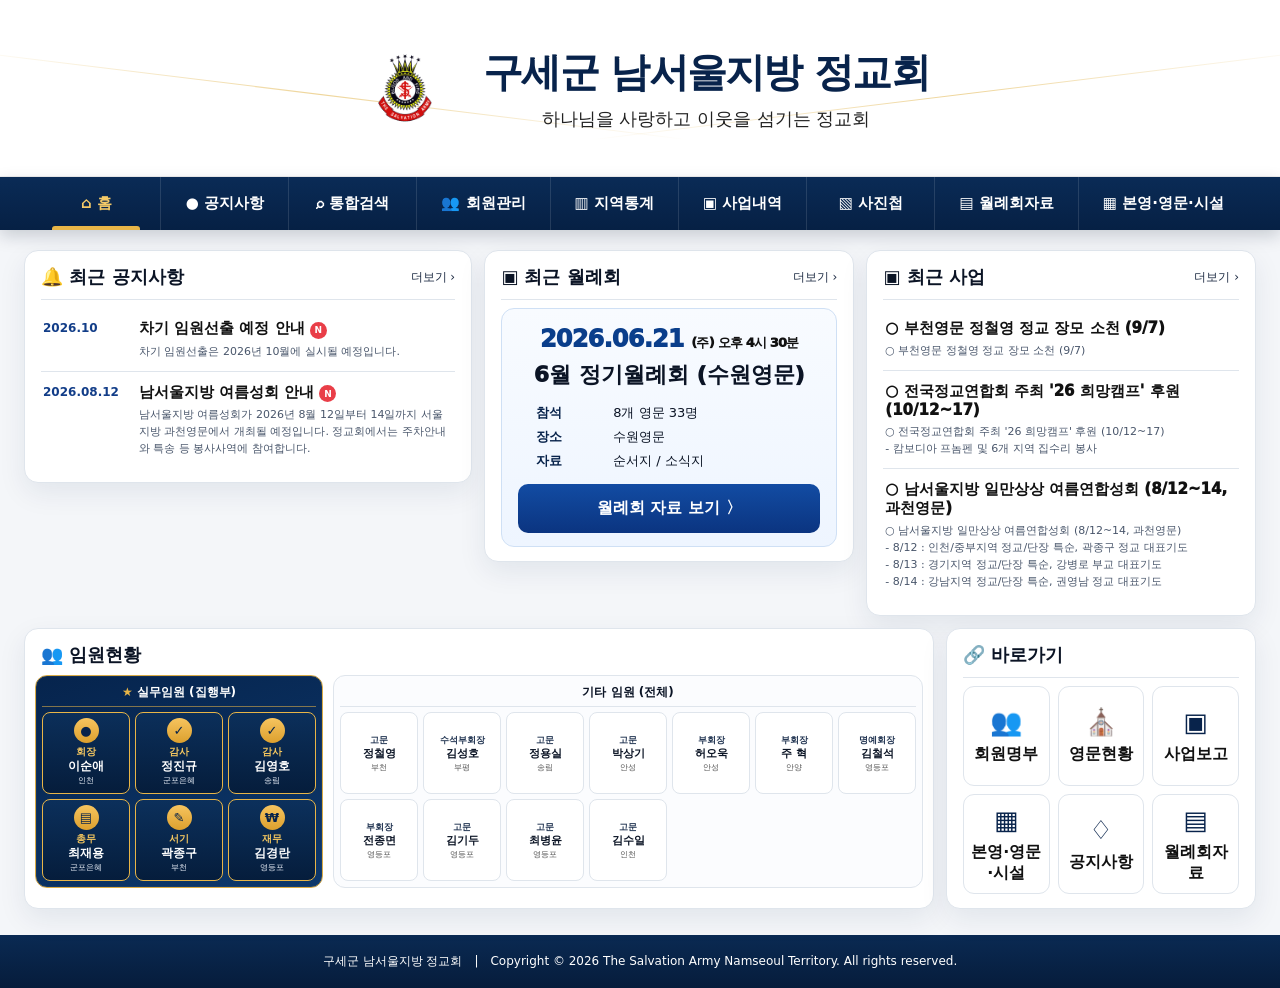
==== commit 770dee93: "Add files via upload" ====
--- a/index.html
+++ b/index.html
@@ -640,7 +640,7 @@
 <footer class="footer">구세군 남서울지방 정교회　|　Copyright © 2026 The Salvation Army Namseoul Territory. All rights reserved.</footer>
 
 <script>
-window.APP_DATA={"meta": {"version": "V5.7.3", "asOf": "2026년 7월"}, "members": [{"month":"'25.10월","detail":"○ 영등포영문 이병하 정교 장모 소천 (10/11)","note":"근조화 전달"},{"month":"","detail":"○ 인천영문 신임정교 및 원로정교 임명 (10/26)\n     - 원로정교 : 전두수\n     - 신임정교 : 최광복","note":"축하화분 전달"},{"month":"11월","detail":"○ 정교회 정기월례회 (11/9, 영등포영문), 8개 영문/27명 참석\n     - 예배설교 : 영등포영문 김병선 담임사관\n     - 월례회의 : '26년 사관,정교 신년하례회 시행건 토의","note":"참석인원 : 8개 영문 22명\n식사 : 영등포영문 가정단"},{"month":"12월","detail":"○ 남서울지방 자선냄비 봉사자 헌신예배 참석 (12/7)\n     - 장소 : 영등포영문","note":"각 영문별 자선냄비 봉사"},{"month":"'26.1월","detail":"○ 신년축복성회 참석 (1/1~3)\n     - 장소 : 백화산수련원","note":""},{"month":"","detail":"○ 남서울지방 신앙전진대회 (1/18, 영등포영문)\n○ 임원 임시회의 (1/18, 영등포 영문 14:30~15:10)\n     - 참석자 : 이순애 회장 등 7명\n     - 안건 : '26년 사관.정교 신년하례회 시행안건 토의","note":"태국 서비스코어 100만원 후원"},{"month":"2월","detail":"○ 남서울지방 지방장관, 지방여성사역서기관 환영예배\n     - 일시/장소 : 2월 1일, 영등포영문","note":""},{"month":"","detail":"○ '26년 사관.정교 신년하례회 (2/7, 인천영문)\n     - 예배설교 : 조진호 신임 지방장관\n     - 장학금(중,고등학생), 후원금 전달, 행운권 추첨 등","note":"참석인원 : 70명\n정교/사관,지방장관"},{"month":"4월","detail":"○ 한국구세군 정교연합회 제38차 정기총회 참석 (4/25)\n     - 장소 : 충청지방 청주영문\n     - 연합회장 제38기 추대 : 부평명문 김재국 정교","note":"참석인원 : 10개영문 25명"},{"month":"","detail":"○ 은퇴사관 봄 나들이 후원 (4/27)\n     - 춘천 제이든 가든 수목원","note":"지방장관님 인솔 37명\n(100만원 후원)"},{"month":"5월","detail":"○ 한국교회 평신도 단체협의회 월례회 예배 (5/28)\n     - 주관 : 구세군 남서울지방(사회, 기도, 설교, 특순)\n     - 말씀 : 인천영문 담임사관 한문수","note":"이순애 정교 등 9명 참석\n(선물비 70만원/사례비 20만원 후원)"},{"month":"6월","detail":"○ 영등포영문 신임정교, 원로정교 임명 (6/7)\n     - 원로정교 : 김철석, 전종면, 이병하\n     - 신임정교 : 장요식, 이상현, 김창현\n     * 축사 : 이순애 회장","note":"축하화분 전달"},{"month":"","detail":"○ 정교회 정기월례회 (6/21, 수원영문)\n     - 예배설교 : 수원영문 최철호 담임사관\n     - 월례회의 : 남서울지방 체육대회, 여름성회, 임원선출 등","note":"참석인원 : 8개영문 33명"},{"month":"8월","detail":"○ 군국 유스캠프 후원 (백화산수련원, 8/6~8)\n     - 후원금 : 100만원","note":"군국 청년부 이명섭 사관"},{"month":"","detail":"○ 남서울지방 일만상상 여름연합성회 (8/12~14, 과천영문)\n     - 8/12 : 인천/중부지역 정교/단장 특순, 곽종구 정교 대표기도\n     - 8/13 : 경기지역 정교/단장 특순, 강병로 부교 대표기도\n     - 8/14 : 강남지역 정교/단장 특순, 권영남 정교 대표기도","note":"8/14일 집회 간식 후원"},{"month":"9월","detail":"○ 전국정교연합회 주최 '26 희망캠프' 후원 (10/12~17)\n     - 캄보디아 프놈펜 및 6개 지역 집수리 봉사","note":"30만원 후원"},{"month":"","detail":"○ 부천영문 정철영 정교 장모 소천 (9/7)","note":"근조화 전달"}], "organizations": [{"번호": "90", "지역": "중부", "영문": "안산", "직분": "", "성명": "", "연락처": "", "남서울지방정교회 임원": "", "담임사관": "참령 김진태", "목양사관": "참령 정강숙"}, {"번호": "91", "지역": "중부", "영문": "밀알", "직분": "", "성명": "", "연락처": "", "남서울지방정교회 임원": "", "담임사관": "참령 김기태", "목양사관": "-"}, {"번호": "92", "지역": "인천", "영문": "평강", "직분": "", "성명": "", "연락처": "", "남서울지방정교회 임원": "", "담임사관": "참령 정홍례", "목양사관": "-"}, {"번호": "93", "지역": "인천", "영문": "미추홀", "직분": "", "성명": "", "연락처": "", "남서울지방정교회 임원": "", "담임사관": "부위 구현모", "목양사관": "부위 김수경"}, {"번호": "94", "지역": "경기", "영문": "남안성", "직분": "", "성명": "", "연락처": "", "남서울지방정교회 임원": "", "담임사관": "정위 현은숙", "목양사관": "-"}, {"번호": "95", "지역": "경기", "영문": "북안성", "직분": "", "성명": "", "연락처": "", "남서울지방정교회 임원": "", "담임사관": "참령 이종우", "목양사관": "참령 김회경"}, {"번호": "96", "지역": "사회복지시설", "영문": "합정노인복지세터", "직분": "", "성명": "", "연락처": "", "남서울지방정교회 임원": "", "담임사관": "센터장 참령 김필용", "목양사관": "-"}, {"번호": "97", "지역": "사회복지시설", "영문": "샛별어린이집", "직분": "", "성명": "", "연락처": "", "남서울지방정교회 임원": "", "담임사관": "대표 정위 전혜원", "목양사관": "-"}, {"번호": "98", "지역": "사회복지시설", "영문": "와동지역어린이센터", "직분": "", "성명": "", "연락처": "", "남서울지방정교회 임원": "", "담임사관": "센터장 참령 정강숙", "목양사관": "-"}, {"번호": "99", "지역": "사회복지시설", "영문": "평택재가복지센터", "직분": "", "성명": "", "연락처": "", "남서울지방정교회 임원": "", "담임사관": "센터장 참령 변진옥", "목양사관": "-"}, {"번호": "100", "지역": "지방본영", "영문": "지방본영", "직분": "", "성명": "", "연락처": "031-236-7811", "남서울지방정교회 임원": "", "담임사관": "지방장관 부정령 조진호", "목양사관": "지방여성사역서기관 부정령 김주연"}], "business": [{"month": "'25.10월", "detail": "○ 영등포영문 이병하 정교 장모 소천 (10/11)", "note": "근조화 전달"}, {"month": "'25.10월", "detail": "○ 인천영문 신임정교 및 원로정교 임명 (10/26)\n     - 원로정교 : 전두수\n     - 신임정교 : 최광복", "note": "축하화분 전달"}, {"month": "11월", "detail": "○ 정교회 정기월례회 (11/9, 영등포영문), 8개 영문/27명 참석\n     - 예배설교 : 영등포영문 김병선 담임사관\n     - 월례회의 : '26년 사관,정교 신년하례회 시행건 토의", "note": "참석인원 : 8개 영문 22명\n식사 : 영등포영문 가정단"}, {"month": "12월", "detail": "○ 남서울지방 자선냄비 봉사자 헌신예배 참석 (12/7)\n     - 장소 : 영등포영문", "note": "각 영문별 자선냄비 봉사"}, {"month": "'26.1월", "detail": "○ 신년축복성회 참석 (1/1~3)\n     - 장소 : 백화산수련원", "note": ""}, {"month": "'26.1월", "detail": "○ 남서울지방 신앙전진대회 (1/18, 영등포영문)\n ○ 임원 임시회의 (1/18, 영등포 영문 14:30~15:10)\n     - 참석자 : 이순애 회장 등 7명\n     - 안건 : '26년 사관.정교 신년하례회 시행안건 토의", "note": "태국 서비스코어 100만원 후원"}, {"month": "2월", "detail": "○ 남서울지방 지방장관, 지방여성사역서기관 환영예배\n       - 일시/장소 : 2월 1일, 영등포영문", "note": ""}, {"month": "2월", "detail": "○ '26년 사관.정교 신년하례회 (2/7, 인천영문)\n      - 예배설교 : 조진호 신임 지방장관\n      - 장학금(중,고등학생), 후원금 전달, 행운권 추첨 등", "note": "참석인원 : 70명\n정교/사관,지방장관"}, {"month": "4월", "detail": "○ 한국구세군 정교연합회 제38차 정기총회 참석 (4/25) \n     - 장소 : 충청지방 청주영문\n     - 연합회장 제38기 추대 : 부평명문 김재국 정교", "note": "참석인원 : 10개영문 25명"}, {"month": "4월", "detail": "○ 은퇴사관 봄 나들이 후원 (4/27)\n      - 춘천 제이든 가든 수목원", "note": "지방장관님 인솔 37명\n(100만원 후원)"}, {"month": "5월", "detail": "○ 한국교회 평신도 단체협의회 월례회 예배 (5/28)\n      - 주관 : 구세군 남서울지방(사회, 기도, 설교, 특순)\n      - 말씀 : 인천영문 담임사관 한문수", "note": "이순애 정교 등 9명 참석\n(선물비 70만원/사례비 20만원 후원)"}, {"month": "6월", "detail": "○ 영등포영문 신임정교, 원로정교 임명 (6/7)\n      - 원로정교 : 김철석, 전종면, 이병하\n      - 신임정교 : 장요식, 이상현, 김창현\n      * 축사 : 이순애 회장", "note": "축하화분 전달"}, {"month": "6월", "detail": "○ 정교회 정기월례회 (6/21, 수원영문)\n     - 예배설교 : 수원영문 최철호 담임사관\n     - 월례회의 : 남서울지방 체육대회, 여름성회, 임원선출 등", "note": "참석인원 : 8개영문 33명"}, {"month": "8월", "detail": "○ 군국 유스캠프 후원 (백화산수련원, 8/6~8)\n     - 후원금 : 100만원", "note": "군국 청년부 이명섭 사관"}, {"month": "8월", "detail": "○ 남서울지방 일만상상 여름연합성회 (8/12~14, 과천영문)\n     - 8/12 : 인천/중부지역 정교/단장 특순, 곽종구 정교 대표기도\n     - 8/13 : 경기지역 정교/단장 특순, 강병로 부교 대표기도\n     - 8/14 : 강남지역 정교/단장 특순, 권영남 정교 대표기도", "note": "8/14일 집회 간식 후원"}], "corpsPastors": [{"지역": "중부", "영문": "강남", "담임사관": "참령 안근정", "목양사관": "참령 김은애"}, {"지역": "중부", "영문": "남서울", "담임사관": "참령 이재성", "목양사관": "참령 이은경"}, {"지역": "중부", "영문": "밀알", "담임사관": "참령 김기태", "목양사관": "-"}, {"지역": "중부", "영문": "수원", "담임사관": "정위 최철호", "목양사관": "정위 김유미"}, {"지역": "중부", "영문": "안산", "담임사관": "참령 김진태", "목양사관": "참령 정강숙"}, {"지역": "중부", "영문": "안양", "담임사관": "참령 김성순", "목양사관": "참령 김양희"}, {"지역": "강남", "영문": "관악", "담임사관": "참령 이용운", "목양사관": "참령 김은주"}, {"지역": "강남", "영문": "군포은혜", "담임사관": "정위 윤현충", "목양사관": "정위 김선화"}, {"지역": "강남", "영문": "부천", "담임사관": "참령 조한근", "목양사관": "참령 김선화"}, {"지역": "강남", "영문": "연합", "담임사관": "정위 이상근", "목양사관": "정위 이한나"}, {"지역": "강남", "영문": "영등포", "담임사관": "참령 김병선", "목양사관": "참령 박윤희"}, {"지역": "경기", "영문": "남안성", "담임사관": "정위 현은숙", "목양사관": "-"}, {"지역": "경기", "영문": "북안성", "담임사관": "참령 이종우", "목양사관": "참령 김회경"}, {"지역": "경기", "영문": "송탄", "담임사관": "참령 유계준", "목양사관": "참령 김한정"}, {"지역": "경기", "영문": "안성", "담임사관": "참령 이덕균", "목양사관": "참령 장영주"}, {"지역": "경기", "영문": "오산", "담임사관": "정위 정상혁", "목양사관": "정위 전혜원"}, {"지역": "경기", "영문": "이천", "담임사관": "참령 정택영", "목양사관": "참령 박혜수"}, {"지역": "경기", "영문": "평택", "담임사관": "참령 김필용", "목양사관": "참령 윤희정"}, {"지역": "인천", "영문": "만수", "담임사관": "참령 박종서", "목양사관": "참령 김영순"}, {"지역": "인천", "영문": "미추홀", "담임사관": "부위 구현모", "목양사관": "부위 김수경"}, {"지역": "인천", "영문": "부평", "담임사관": "참령 염용돈", "목양사관": "참령 고현옥"}, {"지역": "인천", "영문": "송림", "담임사관": "참령 임효민", "목양사관": "참령 김민정"}, {"지역": "인천", "영문": "인천", "담임사관": "정위 한문수", "목양사관": "정위 구민정"}, {"지역": "인천", "영문": "인평", "담임사관": "정위 정일해", "목양사관": "정위 윤효정"}, {"지역": "인천", "영문": "평강", "담임사관": "참령 정홍례", "목양사관": "-"}]};
+window.APP_DATA={"meta":{"version":"V5.7.3","asOf":"2026년 7월"},"members":[{"번호":"1","지역":"중부","영문":"강남","직분":"서기","성명":"신동수","연락처":"010-****-3077","남서울지방정교회 임원":"","담임사관":"참령 안근정","목양사관":"참령 김은애"},{"번호":"2","지역":"중부","영문":"강남","직분":"자산","성명":"정구종","연락처":"010-****-1653","남서울지방정교회 임원":"","담임사관":"참령 안근정","목양사관":"참령 김은애"},{"번호":"3","지역":"강남","영문":"관악","직분":"선교","성명":"김장호","연락처":"010-****-0848","남서울지방정교회 임원":"","담임사관":"참령 이용운","목양사관":"참령 김은주"},{"번호":"4","지역":"강남","영문":"군포은혜","직분":"선교","성명":"김종찬","연락처":"010-****-6225","남서울지방정교회 임원":"","담임사관":"정위 윤현충","목양사관":"정위 김선화"},{"번호":"5","지역":"강남","영문":"군포은혜","직분":"서기","성명":"최재용","연락처":"010-****-0521","남서울지방정교회 임원":"총무","담임사관":"정위 윤현충","목양사관":"정위 김선화"},{"번호":"6","지역":"강남","영문":"군포은혜","직분":"원로","성명":"김윤수","연락처":"010-****-3656","남서울지방정교회 임원":"","담임사관":"정위 윤현충","목양사관":"정위 김선화"},{"번호":"7","지역":"강남","영문":"군포은혜","직분":"원로","성명":"방기호","연락처":"010-****-3112","남서울지방정교회 임원":"","담임사관":"정위 윤현충","목양사관":"정위 김선화"},{"번호":"8","지역":"강남","영문":"군포은혜","직분":"원로","성명":"정진규","연락처":"010-****-1865","남서울지방정교회 임원":"감사","담임사관":"정위 윤현충","목양사관":"정위 김선화"},{"번호":"9","지역":"중부","영문":"남서울","직분":"선교","성명":"김수균","연락처":"010-****-8866","남서울지방정교회 임원":"","담임사관":"참령 이재성","목양사관":"참령 이은경"},{"번호":"10","지역":"중부","영문":"남서울","직분":"서기","성명":"홍왕표","연락처":"010-****-9855","남서울지방정교회 임원":"","담임사관":"참령 이재성","목양사관":"참령 이은경"},{"번호":"11","지역":"중부","영문":"남서울","직분":"재무","성명":"권영남","연락처":"010-****-1504","남서울지방정교회 임원":"","담임사관":"참령 이재성","목양사관":"참령 이은경"},{"번호":"12","지역":"중부","영문":"남서울","직분":"원로","성명":"서판용","연락처":"010-****-6455","남서울지방정교회 임원":"","담임사관":"참령 이재성","목양사관":"참령 이은경"},{"번호":"13","지역":"인천","영문":"만수","직분":"선교","성명":"서민석","연락처":"010-****-0733","남서울지방정교회 임원":"","담임사관":"참령 박종서","목양사관":"참령 김영순"},{"번호":"14","지역":"강남","영문":"부천","직분":"선교","성명":"정철영","연락처":"010-****-8331","남서울지방정교회 임원":"고문","담임사관":"참령 조한근","목양사관":"참령 김선화"},{"번호":"15","지역":"강남","영문":"부천","직분":"서기","성명":"곽종구","연락처":"010-****-7921","남서울지방정교회 임원":"서기","담임사관":"참령 조한근","목양사관":"참령 김선화"},{"번호":"16","지역":"강남","영문":"부천","직분":"재무","성명":"송웅섭","연락처":"010-****-9830","남서울지방정교회 임원":"","담임사관":"참령 조한근","목양사관":"참령 김선화"},{"번호":"17","지역":"강남","영문":"부천","직분":"청년","성명":"고성규","연락처":"010-****-6150","남서울지방정교회 임원":"","담임사관":"참령 조한근","목양사관":"참령 김선화"},{"번호":"18","지역":"강남","영문":"부천","직분":"원로","성명":"이만희","연락처":"010-****-6684","남서울지방정교회 임원":"","담임사관":"참령 조한근","목양사관":"참령 김선화"},{"번호":"19","지역":"강남","영문":"부천","직분":"원로","성명":"문공주","연락처":"010-****-3117","남서울지방정교회 임원":"","담임사관":"참령 조한근","목양사관":"참령 김선화"},{"번호":"20","지역":"인천","영문":"부평","직분":"서기","성명":"천정수","연락처":"010-****-5704","남서울지방정교회 임원":"","담임사관":"참령 염용돈","목양사관":"참령 고현옥"},{"번호":"21","지역":"인천","영문":"부평","직분":"교육","성명":"김성호","연락처":"010-****-5032","남서울지방정교회 임원":"수석부회장","담임사관":"참령 염용돈","목양사관":"참령 고현옥"},{"번호":"22","지역":"인천","영문":"부평","직분":"자산","성명":"김재국","연락처":"010-****-5722","남서울지방정교회 임원":"","담임사관":"참령 염용돈","목양사관":"참령 고현옥"},{"번호":"23","지역":"인천","영문":"부평","직분":"청년","성명":"최용호","연락처":"010-****-6526","남서울지방정교회 임원":"","담임사관":"참령 염용돈","목양사관":"참령 고현옥"},{"번호":"24","지역":"인천","영문":"부평","직분":"협동","성명":"이순애","연락처":"010-****-3232","남서울지방정교회 임원":"","담임사관":"참령 염용돈","목양사관":"참령 고현옥"},{"번호":"25","지역":"인천","영문":"부평","직분":"원로","성명":"한영식","연락처":"010-****-3230","남서울지방정교회 임원":"","담임사관":"참령 염용돈","목양사관":"참령 고현옥"},{"번호":"26","지역":"인천","영문":"부평","직분":"원로","성명":"최광선","연락처":"010-****-6526","남서울지방정교회 임원":"","담임사관":"참령 염용돈","목양사관":"참령 고현옥"},{"번호":"27","지역":"인천","영문":"부평","직분":"원로","성명":"이명자","연락처":"010-****-7070","남서울지방정교회 임원":"","담임사관":"참령 염용돈","목양사관":"참령 고현옥"},{"번호":"28","지역":"인천","영문":"부평","직분":"원로","성명":"최승천","연락처":"010-****-7251","남서울지방정교회 임원":"","담임사관":"참령 염용돈","목양사관":"참령 고현옥"},{"번호":"29","지역":"인천","영문":"송림","직분":"선교","성명":"정용실","연락처":"010-****-3728","남서울지방정교회 임원":"고문","담임사관":"참령 임효민","목양사관":"참령 김민정"},{"번호":"30","지역":"인천","영문":"송림","직분":"서기","성명":"김영호","연락처":"010-****-6208","남서울지방정교회 임원":"감사","담임사관":"참령 임효민","목양사관":"참령 김민정"},{"번호":"31","지역":"인천","영문":"송림","직분":"재무","성명":"이정관","연락처":"010-****-0697","남서울지방정교회 임원":"","담임사관":"참령 임효민","목양사관":"참령 김민정"},{"번호":"32","지역":"인천","영문":"송림","직분":"원로","성명":"정영자","연락처":"010-****-9880","남서울지방정교회 임원":"","담임사관":"참령 임효민","목양사관":"참령 김민정"},{"번호":"33","지역":"인천","영문":"송림","직분":"원로","성명":"김재규","연락처":"010-****-6649","남서울지방정교회 임원":"","담임사관":"참령 임효민","목양사관":"참령 김민정"},{"번호":"34","지역":"경기","영문":"송탄","직분":"선교","성명":"서종근","연락처":"010-****-5779","남서울지방정교회 임원":"","담임사관":"참령 유계준","목양사관":"참령 김한정"},{"번호":"35","지역":"경기","영문":"송탄","직분":"서기","성명":"최종기","연락처":"010-****-1681","남서울지방정교회 임원":"","담임사관":"참령 유계준","목양사관":"참령 김한정"},{"번호":"36","지역":"경기","영문":"송탄","직분":"원로","성명":"박용세","연락처":"010-****-7147","남서울지방정교회 임원":"","담임사관":"참령 유계준","목양사관":"참령 김한정"},{"번호":"37","지역":"중부","영문":"수원","직분":"선교","성명":"유현구","연락처":"010-****-4470","남서울지방정교회 임원":"","담임사관":"정위 최철호","목양사관":"정위 김유미"},{"번호":"38","지역":"중부","영문":"수원","직분":"서기","성명":"최상욱","연락처":"010-****-8423","남서울지방정교회 임원":"","담임사관":"정위 최철호","목양사관":"정위 김유미"},{"번호":"39","지역":"중부","영문":"수원","직분":"자산","성명":"김종호","연락처":"010-****-2363","남서울지방정교회 임원":"","담임사관":"정위 최철호","목양사관":"정위 김유미"},{"번호":"40","지역":"중부","영문":"수원","직분":"청년","성명":"신훈영","연락처":"010-****-0051","남서울지방정교회 임원":"","담임사관":"정위 최철호","목양사관":"정위 김유미"},{"번호":"41","지역":"중부","영문":"수원","직분":"원로","성명":"최경락","연락처":"010-****-5053","남서울지방정교회 임원":"","담임사관":"정위 최철호","목양사관":"정위 김유미"},{"번호":"42","지역":"중부","영문":"수원","직분":"원로","성명":"최태석","연락처":"010-****-7867","남서울지방정교회 임원":"","담임사관":"정위 최철호","목양사관":"정위 김유미"},{"번호":"43","지역":"경기","영문":"안성","직분":"선교","성명":"박상기","연락처":"010-****-3859","남서울지방정교회 임원":"고문","담임사관":"참령 이덕균","목양사관":"참령 장영주"},{"번호":"44","지역":"경기","영문":"안성","직분":"서기","성명":"서정식","연락처":"010-****-4704","남서울지방정교회 임원":"","담임사관":"참령 이덕균","목양사관":"참령 장영주"},{"번호":"45","지역":"경기","영문":"안성","직분":"재무","성명":"허오욱","연락처":"010-****-3961","남서울지방정교회 임원":"부회장","담임사관":"참령 이덕균","목양사관":"참령 장영주"},{"번호":"46","지역":"경기","영문":"안성","직분":"자산","성명":"배인환","연락처":"010-****-8572","남서울지방정교회 임원":"","담임사관":"참령 이덕균","목양사관":"참령 장영주"},{"번호":"47","지역":"경기","영문":"안성","직분":"청년","성명":"김은주","연락처":"010-****-9586","남서울지방정교회 임원":"","담임사관":"참령 이덕균","목양사관":"참령 장영주"},{"번호":"48","지역":"경기","영문":"안성","직분":"원로","성명":"윤용민","연락처":"010-****-3179","남서울지방정교회 임원":"","담임사관":"참령 이덕균","목양사관":"참령 장영주"},{"번호":"49","지역":"경기","영문":"안성","직분":"원로","성명":"윤종홍","연락처":"010-****-3396","남서울지방정교회 임원":"","담임사관":"참령 이덕균","목양사관":"참령 장영주"},{"번호":"50","지역":"중부","영문":"안양","직분":"서기","성명":"주  혁","연락처":"010-****-2451","남서울지방정교회 임원":"부회장","담임사관":"참령 김성순","목양사관":"참령 김양희"},{"번호":"51","지역":"중부","영문":"안양","직분":"재무","성명":"김상규","연락처":"010-****-1990","남서울지방정교회 임원":"","담임사관":"참령 김성순","목양사관":"참령 김양희"},{"번호":"52","지역":"중부","영문":"안양","직분":"원로","성명":"고용운","연락처":"010-****-9779","남서울지방정교회 임원":"","담임사관":"참령 김성순","목양사관":"참령 김양희"},{"번호":"53","지역":"강남","영문":"연합","직분":"재무","성명":"강근식","연락처":"010-****-1913","남서울지방정교회 임원":"","담임사관":"정위 이상근","목양사관":"정위 이한나"},{"번호":"54","지역":"강남","영문":"영등포","직분":"선교","성명":"장요식","연락처":"","남서울지방정교회 임원":"","담임사관":"참령 김병선","목양사관":"참령 박윤희"},{"번호":"55","지역":"강남","영문":"영등포","직분":"서기","성명":"이상현","연락처":"","남서울지방정교회 임원":"","담임사관":"참령 김병선","목양사관":"참령 박윤희"},{"번호":"56","지역":"강남","영문":"영등포","직분":"교육","성명":"김찬현","연락처":"","남서울지방정교회 임원":"","담임사관":"참령 김병선","목양사관":"참령 박윤희"},{"번호":"57","지역":"강남","영문":"영등포","직분":"재무","성명":"김경란","연락처":"010-****-3080","남서울지방정교회 임원":"재무","담임사관":"참령 김병선","목양사관":"참령 박윤희"},{"번호":"58","지역":"강남","영문":"영등포","직분":"청년","성명":"강수형","연락처":"010-****-6251","남서울지방정교회 임원":"","담임사관":"참령 김병선","목양사관":"참령 박윤희"},{"번호":"59","지역":"강남","영문":"영등포","직분":"사회복지","성명":"노숙희","연락처":"010-****-2062","남서울지방정교회 임원":"","담임사관":"참령 김병선","목양사관":"참령 박윤희"},{"번호":"60","지역":"강남","영문":"영등포","직분":"원로","성명":"김철석","연락처":"010-****-8156","남서울지방정교회 임원":"명예회장","담임사관":"참령 김병선","목양사관":"참령 박윤희"},{"번호":"61","지역":"강남","영문":"영등포","직분":"원로","성명":"이병하","연락처":"010-****-2571","남서울지방정교회 임원":"","담임사관":"참령 김병선","목양사관":"참령 박윤희"},{"번호":"62","지역":"강남","영문":"영등포","직분":"원로","성명":"전종면","연락처":"010-****-8254","남서울지방정교회 임원":"부회장","담임사관":"참령 김병선","목양사관":"참령 박윤희"},{"번호":"63","지역":"강남","영문":"영등포","직분":"원로","성명":"강  옥","연락처":"010-****-6635","남서울지방정교회 임원":"","담임사관":"참령 김병선","목양사관":"참령 박윤희"},{"번호":"64","지역":"강남","영문":"영등포","직분":"원로","성명":"임세영","연락처":"010-****-9171","남서울지방정교회 임원":"","담임사관":"참령 김병선","목양사관":"참령 박윤희"},{"번호":"65","지역":"강남","영문":"영등포","직분":"원로","성명":"이상국","연락처":"010-****-0091","남서울지방정교회 임원":"","담임사관":"참령 김병선","목양사관":"참령 박윤희"},{"번호":"66","지역":"강남","영문":"영등포","직분":"원로","성명":"권승남","연락처":"010-****-4764","남서울지방정교회 임원":"","담임사관":"참령 김병선","목양사관":"참령 박윤희"},{"번호":"67","지역":"강남","영문":"영등포","직분":"원로","성명":"김기두","연락처":"010-****-2928","남서울지방정교회 임원":"고문","담임사관":"참령 김병선","목양사관":"참령 박윤희"},{"번호":"68","지역":"강남","영문":"영등포","직분":"원로","성명":"최병윤","연락처":"010-****-5991","남서울지방정교회 임원":"고문","담임사관":"참령 김병선","목양사관":"참령 박윤희"},{"번호":"69","지역":"강남","영문":"영등포","직분":"원로","성명":"윤경용","연락처":"010-****-2147","남서울지방정교회 임원":"","담임사관":"참령 김병선","목양사관":"참령 박윤희"},{"번호":"70","지역":"강남","영문":"영등포","직분":"원로","성명":"윤병기","연락처":"010-****-7963","남서울지방정교회 임원":"","담임사관":"참령 김병선","목양사관":"참령 박윤희"},{"번호":"71","지역":"경기","영문":"이천","직분":"서기","성명":"신종만","연락처":"010-****-2975","남서울지방정교회 임원":"","담임사관":"참령 정택영","목양사관":"참령 박혜수"},{"번호":"72","지역":"경기","영문":"이천","직분":"재무","성명":"김은수","연락처":"010-****-5870","남서울지방정교회 임원":"","담임사관":"참령 정택영","목양사관":"참령 박혜수"},{"번호":"73","지역":"경기","영문":"이천","직분":"원로","성명":"박기우","연락처":"010-****-7262","남서울지방정교회 임원":"","담임사관":"참령 정택영","목양사관":"참령 박혜수"},{"번호":"74","지역":"인천","영문":"인천","직분":"선교","성명":"이순애","연락처":"010-****-8357","남서울지방정교회 임원":"회장","담임사관":"정위 한문수","목양사관":"정위 구민정"},{"번호":"75","지역":"인천","영문":"인천","직분":"서기","성명":"전두수","연락처":"010-****-6276","남서울지방정교회 임원":"","담임사관":"정위 한문수","목양사관":"정위 구민정"},{"번호":"76","지역":"인천","영문":"인천","직분":"복지","성명":"김인곤","연락처":"010-****-2877","남서울지방정교회 임원":"","담임사관":"정위 한문수","목양사관":"정위 구민정"},{"번호":"77","지역":"인천","영문":"인천","직분":"교육","성명":"최병우","연락처":"010-****-5211","남서울지방정교회 임원":"","담임사관":"정위 한문수","목양사관":"정위 구민정"},{"번호":"78","지역":"인천","영문":"인천","직분":"자산","성명":"안병은","연락처":"010-****-3815","남서울지방정교회 임원":"","담임사관":"정위 한문수","목양사관":"정위 구민정"},{"번호":"79","지역":"인천","영문":"인천","직분":"원로","성명":"손철헌","연락처":"010-****-6475","남서울지방정교회 임원":"","담임사관":"정위 한문수","목양사관":"정위 구민정"},{"번호":"80","지역":"인천","영문":"인천","직분":"원로","성명":"홍순모","연락처":"010-****-2320","남서울지방정교회 임원":"","담임사관":"정위 한문수","목양사관":"정위 구민정"},{"번호":"81","지역":"인천","영문":"인천","직분":"원로","성명":"배형선","연락처":"010-****-0515","남서울지방정교회 임원":"","담임사관":"정위 한문수","목양사관":"정위 구민정"},{"번호":"82","지역":"인천","영문":"인천","직분":"원로","성명":"이경숙","연락처":"010-****-4342","남서울지방정교회 임원":"","담임사관":"정위 한문수","목양사관":"정위 구민정"},{"번호":"83","지역":"인천","영문":"인천","직분":"원로","성명":"김수일","연락처":"010-****-2031","남서울지방정교회 임원":"고문","담임사관":"정위 한문수","목양사관":"정위 구민정"},{"번호":"84","지역":"인천","영문":"인천","직분":"원로","성명":"권병돈","연락처":"010-****-5448","남서울지방정교회 임원":"","담임사관":"정위 한문수","목양사관":"정위 구민정"},{"번호":"85","지역":"인천","영문":"인천","직분":"원로","성명":"이명섭","연락처":"010-****-3362","남서울지방정교회 임원":"","담임사관":"정위 한문수","목양사관":"정위 구민정"},{"번호":"86","지역":"인천","영문":"인평","직분":"선교","성명":"손현식","연락처":"010-****-7061","남서울지방정교회 임원":"","담임사관":"정위 정일해","목양사관":"정위 윤효정"},{"번호":"87","지역":"경기","영문":"오산","직분":"선교","성명":"강인구","연락처":"010-****-1156","남서울지방정교회 임원":"","담임사관":"정위 정상혁","목양사관":"정위 전혜원"},{"번호":"88","지역":"경기","영문":"평택","직분":"선교","성명":"이기창","연락처":"010-****-8159","남서울지방정교회 임원":"","담임사관":"참령 김필용","목양사관":"참령 윤희정"},{"번호":"89","지역":"경기","영문":"평택","직분":"서기","성명":"강이임","연락처":"010-****-6296","남서울지방정교회 임원":"","담임사관":"참령 김필용","목양사관":"참령 윤희정"}],"organizations":[{"번호":"90","지역":"중부","영문":"안산","직분":"","성명":"","연락처":"","남서울지방정교회 임원":"","담임사관":"참령 김진태","목양사관":"참령 정강숙"},{"번호":"91","지역":"중부","영문":"밀알","직분":"","성명":"","연락처":"","남서울지방정교회 임원":"","담임사관":"참령 김기태","목양사관":"-"},{"번호":"92","지역":"인천","영문":"평강","직분":"","성명":"","연락처":"","남서울지방정교회 임원":"","담임사관":"참령 정홍례","목양사관":"-"},{"번호":"93","지역":"인천","영문":"미추홀","직분":"","성명":"","연락처":"","남서울지방정교회 임원":"","담임사관":"부위 구현모","목양사관":"부위 김수경"},{"번호":"94","지역":"경기","영문":"남안성","직분":"","성명":"","연락처":"","남서울지방정교회 임원":"","담임사관":"정위 현은숙","목양사관":"-"},{"번호":"95","지역":"경기","영문":"북안성","직분":"","성명":"","연락처":"","남서울지방정교회 임원":"","담임사관":"참령 이종우","목양사관":"참령 김회경"},{"번호":"96","지역":"사회복지시설","영문":"합정노인복지세터","직분":"","성명":"","연락처":"","남서울지방정교회 임원":"","담임사관":"센터장 참령 김필용","목양사관":"-"},{"번호":"97","지역":"사회복지시설","영문":"샛별어린이집","직분":"","성명":"","연락처":"","남서울지방정교회 임원":"","담임사관":"대표 정위 전혜원","목양사관":"-"},{"번호":"98","지역":"사회복지시설","영문":"와동지역어린이센터","직분":"","성명":"","연락처":"","남서울지방정교회 임원":"","담임사관":"센터장 참령 정강숙","목양사관":"-"},{"번호":"99","지역":"사회복지시설","영문":"평택재가복지센터","직분":"","성명":"","연락처":"","남서울지방정교회 임원":"","담임사관":"센터장 참령 변진옥","목양사관":"-"},{"번호":"100","지역":"지방본영","영문":"지방본영","직분":"","성명":"","연락처":"031-236-7811","남서울지방정교회 임원":"","담임사관":"지방장관 부정령 조진호","목양사관":"지방여성사역서기관 부정령 김주연"}],"business":[{"month":"'25.10월","detail":"○ 영등포영문 이병하 정교 장모 소천 (10/11)","note":"근조화 전달"},{"month":"'25.10월","detail":"○ 인천영문 신임정교 및 원로정교 임명 (10/26)\n     - 원로정교 : 전두수\n     - 신임정교 : 최광복","note":"축하화분 전달"},{"month":"11월","detail":"○ 정교회 정기월례회 (11/9, 영등포영문), 8개 영문/27명 참석\n     - 예배설교 : 영등포영문 김병선 담임사관\n     - 월례회의 : '26년 사관,정교 신년하례회 시행건 토의","note":"참석인원 : 8개 영문 22명\n식사 : 영등포영문 가정단"},{"month":"12월","detail":"○ 남서울지방 자선냄비 봉사자 헌신예배 참석 (12/7)\n     - 장소 : 영등포영문","note":"각 영문별 자선냄비 봉사"},{"month":"'26.1월","detail":"○ 신년축복성회 참석 (1/1~3)\n     - 장소 : 백화산수련원","note":""},{"month":"'26.1월","detail":"○ 남서울지방 신앙전진대회 (1/18, 영등포영문)\n○ 임원 임시회의 (1/18, 영등포 영문 14:30~15:10)\n     - 참석자 : 이순애 회장 등 7명\n     - 안건 : '26년 사관.정교 신년하례회 시행안건 토의","note":"태국 서비스코어 100만원 후원"},{"month":"2월","detail":"○ 남서울지방 지방장관, 지방여성사역서기관 환영예배\n     - 일시/장소 : 2월 1일, 영등포영문","note":""},{"month":"2월","detail":"○ '26년 사관.정교 신년하례회 (2/7, 인천영문)\n     - 예배설교 : 조진호 신임 지방장관\n     - 장학금(중,고등학생), 후원금 전달, 행운권 추첨 등","note":"참석인원 : 70명\n정교/사관,지방장관"},{"month":"4월","detail":"○ 한국구세군 정교연합회 제38차 정기총회 참석 (4/25)\n     - 장소 : 충청지방 청주영문\n     - 연합회장 제38기 추대 : 부평명문 김재국 정교","note":"참석인원 : 10개영문 25명"},{"month":"4월","detail":"○ 은퇴사관 봄 나들이 후원 (4/27)\n     - 춘천 제이든 가든 수목원","note":"지방장관님 인솔 37명\n(100만원 후원)"},{"month":"5월","detail":"○ 한국교회 평신도 단체협의회 월례회 예배 (5/28)\n     - 주관 : 구세군 남서울지방(사회, 기도, 설교, 특순)\n     - 말씀 : 인천영문 담임사관 한문수","note":"이순애 정교 등 9명 참석\n(선물비 70만원/사례비 20만원 후원)"},{"month":"6월","detail":"○ 영등포영문 신임정교, 원로정교 임명 (6/7)\n     - 원로정교 : 김철석, 전종면, 이병하\n     - 신임정교 : 장요식, 이상현, 김창현\n     * 축사 : 이순애 회장","note":"축하화분 전달"},{"month":"6월","detail":"○ 정교회 정기월례회 (6/21, 수원영문)\n     - 예배설교 : 수원영문 최철호 담임사관\n     - 월례회의 : 남서울지방 체육대회, 여름성회, 임원선출 등","note":"참석인원 : 8개영문 33명"},{"month":"8월","detail":"○ 군국 유스캠프 후원 (백화산수련원, 8/6~8)\n     - 후원금 : 100만원","note":"군국 청년부 이명섭 사관"},{"month":"8월","detail":"○ 남서울지방 일만상상 여름연합성회 (8/12~14, 과천영문)\n     - 8/12 : 인천/중부지역 정교/단장 특순, 곽종구 정교 대표기도\n     - 8/13 : 경기지역 정교/단장 특순, 강병로 부교 대표기도\n     - 8/14 : 강남지역 정교/단장 특순, 권영남 정교 대표기도","note":"8/14일 집회 간식 후원"},{"month":"9월","detail":"○ 전국정교연합회 주최 '26 희망캠프' 후원 (10/12~17)\n     - 캄보디아 프놈펜 및 6개 지역 집수리 봉사","note":"30만원 후원"},{"month":"9월","detail":"○ 부천영문 정철영 정교 장모 소천 (9/7)","note":"근조화 전달"}],"corpsPastors":[{"지역":"중부","영문":"강남","담임사관":"참령 안근정","목양사관":"참령 김은애"},{"지역":"중부","영문":"남서울","담임사관":"참령 이재성","목양사관":"참령 이은경"},{"지역":"중부","영문":"밀알","담임사관":"참령 김기태","목양사관":"-"},{"지역":"중부","영문":"수원","담임사관":"정위 최철호","목양사관":"정위 김유미"},{"지역":"중부","영문":"안산","담임사관":"참령 김진태","목양사관":"참령 정강숙"},{"지역":"중부","영문":"안양","담임사관":"참령 김성순","목양사관":"참령 김양희"},{"지역":"강남","영문":"관악","담임사관":"참령 이용운","목양사관":"참령 김은주"},{"지역":"강남","영문":"군포은혜","담임사관":"정위 윤현충","목양사관":"정위 김선화"},{"지역":"강남","영문":"부천","담임사관":"참령 조한근","목양사관":"참령 김선화"},{"지역":"강남","영문":"연합","담임사관":"정위 이상근","목양사관":"정위 이한나"},{"지역":"강남","영문":"영등포","담임사관":"참령 김병선","목양사관":"참령 박윤희"},{"지역":"경기","영문":"남안성","담임사관":"정위 현은숙","목양사관":"-"},{"지역":"경기","영문":"북안성","담임사관":"참령 이종우","목양사관":"참령 김회경"},{"지역":"경기","영문":"송탄","담임사관":"참령 유계준","목양사관":"참령 김한정"},{"지역":"경기","영문":"안성","담임사관":"참령 이덕균","목양사관":"참령 장영주"},{"지역":"경기","영문":"오산","담임사관":"정위 정상혁","목양사관":"정위 전혜원"},{"지역":"경기","영문":"이천","담임사관":"참령 정택영","목양사관":"참령 박혜수"},{"지역":"경기","영문":"평택","담임사관":"참령 김필용","목양사관":"참령 윤희정"},{"지역":"인천","영문":"만수","담임사관":"참령 박종서","목양사관":"참령 김영순"},{"지역":"인천","영문":"미추홀","담임사관":"부위 구현모","목양사관":"부위 김수경"},{"지역":"인천","영문":"부평","담임사관":"참령 염용돈","목양사관":"참령 고현옥"},{"지역":"인천","영문":"송림","담임사관":"참령 임효민","목양사관":"참령 김민정"},{"지역":"인천","영문":"인천","담임사관":"정위 한문수","목양사관":"정위 구민정"},{"지역":"인천","영문":"인평","담임사관":"정위 정일해","목양사관":"정위 윤효정"},{"지역":"인천","영문":"평강","담임사관":"참령 정홍례","목양사관":"-"}]};
 window.NOTICES=[{"date": "2026-08-12", "title": "남서울지방 여름성회 안내", "body": "남서울지방 여름성회가 2026년 8월 12일부터 14일까지 서울지방 과천영문에서 개최될 예정입니다. 정교회에서는 주차안내와 특송 등 봉사사역에 참여합니다.", "attachment": ""}, {"date": "2026-10", "title": "차기 임원선출 예정 안내", "body": "차기 임원선출은 2026년 10월에 실시될 예정입니다.", "attachment": ""}];
 window.PHONE_CRYPTO={"salt": "ijgmB9rjrlAUuLFgxF2nWA==", "iv": "ajxGxCQwIRCQWf0B", "data": "Ay2hZ34hjummywlXlUwQl5/ZSGvaLr3suqASr5J1B7KPbw5yfhMU/SH7DVfXb4LKVXL7gMOV5NM+JvWnCpJDpuJq8WskWXCbnqGAdT2nYUc0JuAvjnTpSyXTPxmnpaa3hS28eiovtEV5aCHBu3+rYtDV/5+SDaZHN49wcbUIHskev8bFZ34fjaEbB+dpHjydIn4y5SpbwVNm0aBZDvXPDOo/OR3t4xlV7W4oFdc2Rp/WTPgj3pUkoyPRol/RFi+ptAEwlumUcmXzHlpmJlhz0EFZp8H9O4xfRtCmwC8WnXuqjqPn0dKoXAR2+T/bkk8yM3W0iPT8G9KkXyC2+7M/J4KyxUqbYXx03yz8zhyHouCfn0PTlT8nJbQrHcVM+RnNFv3NSIPHduQ/[base64]/m/WyDTsdmvXs21qJriNo2evdlsXC54gxIPyVaQQXtOurLQO0uDcPn7hbdT8Wl1H1xBn31T6v2A5KQ7urj6DRHfU8ZWMbriWmRqZTKAqSkiyco1FBVTblWR5HJ1doCmUdVGVoAPML/ZsTm7n3qKMWJFTURMUdsUBepAjJ7xErvwHlWyhaSCIOleZuN/f4YcEre1Acu9DZ1OaLWcbHe+BiJCN4m3xLkcFgplGu8Wuy6yTjmz7RAQZRHOY0QG1MNrsLnrRos+nl2JiGZnb3P8WzBbfX1730HN02Gb5Du0QAQNUFsUIS3gwLnU0wRjFF0gTlgTe6yH5JTYUV476/xAi3gTKEQqTY+JRg/XhG2YtuXCenBhbFld6PAJQ1kX9Uv6Ck7TY73q/gp2UE0//IVxz5okxruI4ipu7DDZz5f8WguQey4fgxUKgzlwR/Lrca1by6fGdKBj4xpFu0U+kATUbF+W8YT2WeEXW5qPlJVGNe70KOfG4qqsHhM2jSOrwXCuAFMuGu664PHgdbR+mRhHyltRfQYLESKuJ1fdxS737syFEbW48a4jg08wU8afA/0rtftD2FMrJDqXkrSBTXbrdorn2TeQSzbGTCjFcbt1oZDXLNb3yvGg6VelcJW6mGOjrl2PhO2TZzb23X578EMDV2Vw6eieDCF7se9EXacequ3UDQCKHxdxOkPtRfu2He2CvhD5gRMBQkRPTHPozDbrUVcgYj+NmuvOlXpBB0XB91Ai7s/erRLvQNj/rO06XOpC0nNmo6w8UV3YTT5Jj03AUkiMWhc1ZwKdU2PXuNMtJhPWW8+2Si4ilaeaZ3s0Tt4ygA5zCC5wbPO6E6G0+wJxyf+FCO3Z/[base64]/3bbAAKkVU3FMKubUT7Ld6+SkmlIAC9k0T1FzYpp/+5I64KLUDWVVdcn8R/NHyZt0+OETrbm0VO8j3PKOPObOweG+FFoYiQ/[base64]/OLDpKZBRj1ZdwNy8EZDhrelsO/WoSDIRt5Ml8EXL/H0W17uMcif86PKJ3jg34kJR9i/[base64]/L3aBtxi8in2nJ6THh7EgZe1oCE/LU0ot9fqix+ISSnxisqbaVXEmH8TT7b3f08rJVNA+oUFDTLxWN1gm5j4A8B2t2W4egEd9uOvHJeit9SZzBqwduQ8oPBEJ4c8VmocG5OW5HYbtgjh2y0BeqvC5YiOdKmBdJMusmZNZrBPHsCXhPP6QY//baHfnZfndwRLJo9c9OjQmKjF0EFQcj2BQvC5OgAXYHhDf3KFDoWku+AzSJP+m15hqbG3mHKIACZuc7jMlMxkipgPhxWRv01rCtrrQR2nZjYCStEyLL/gpPriUj/LywSE2sO+Q1xSOKrRrNc9yyZ3qlCu/QioMi", "iterations": 150000};
 window.DEFAULT_PHONE_CRYPTO=window.PHONE_CRYPTO;
